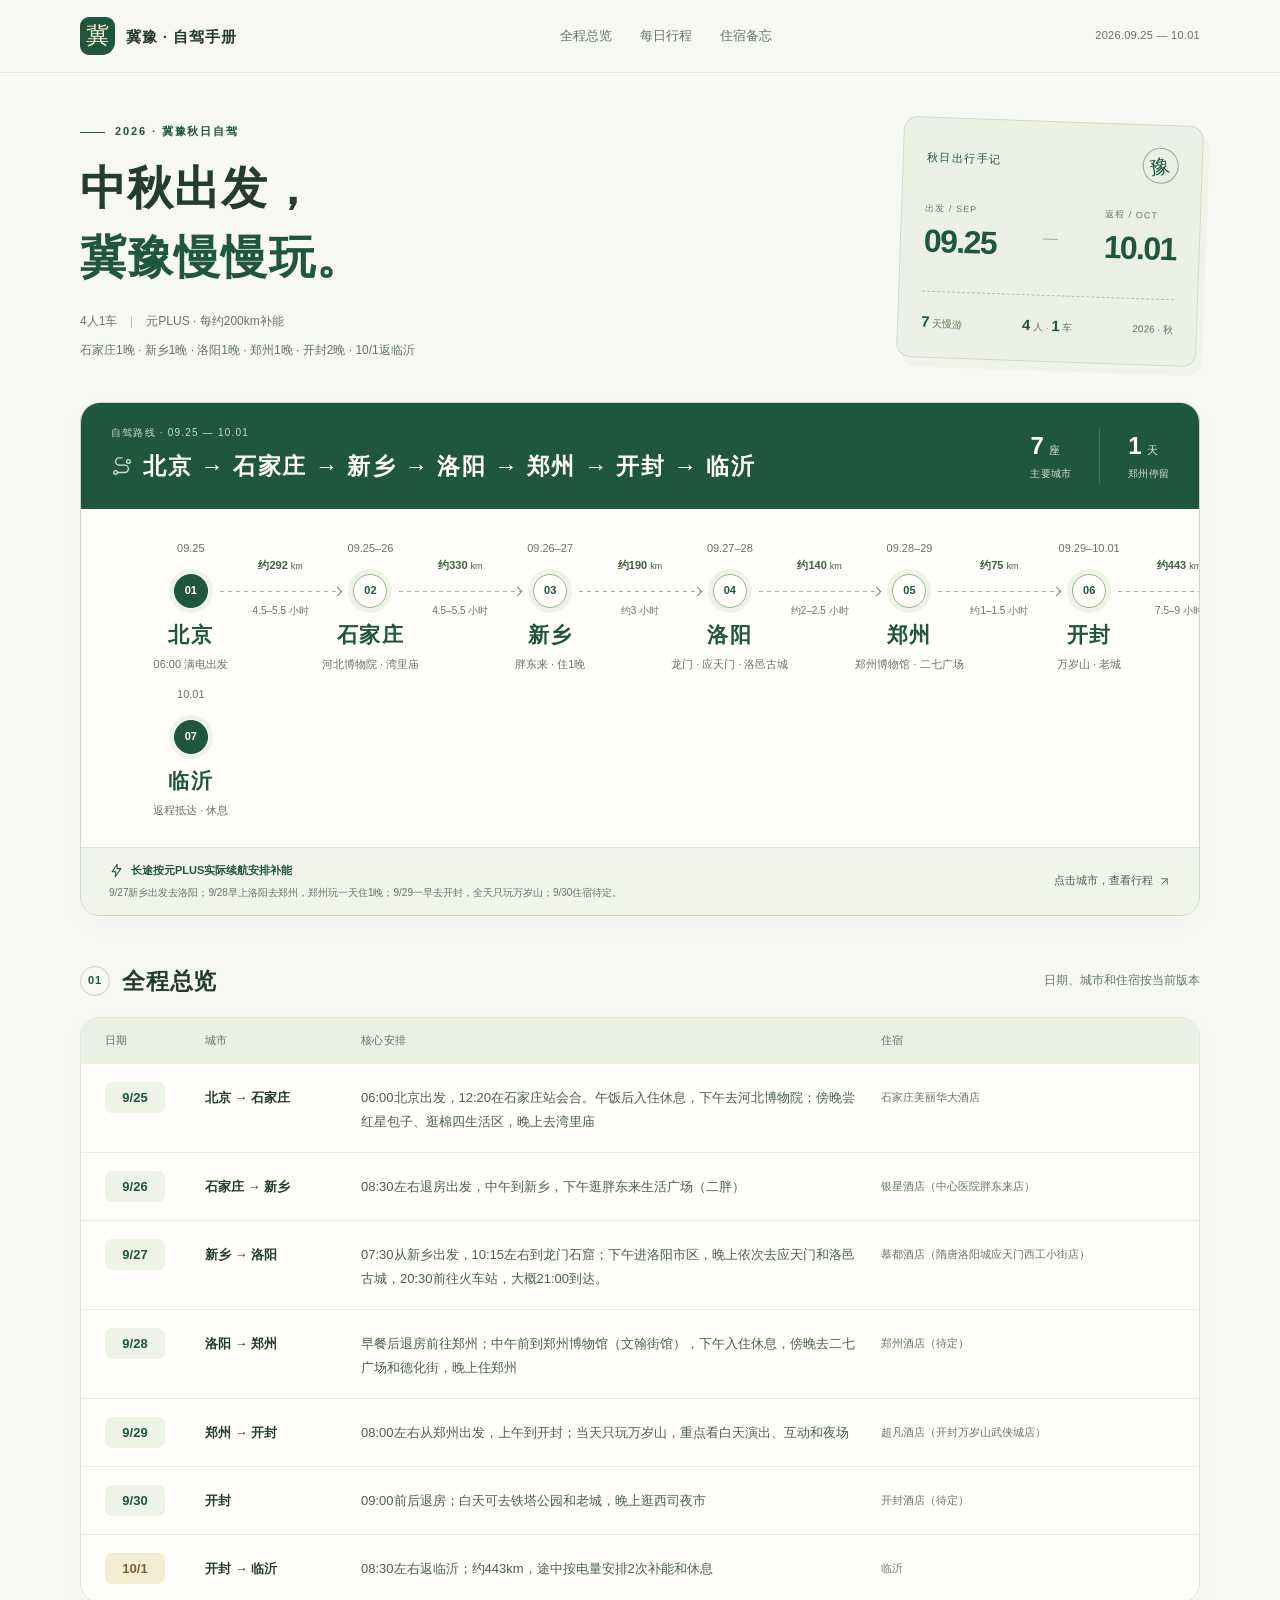
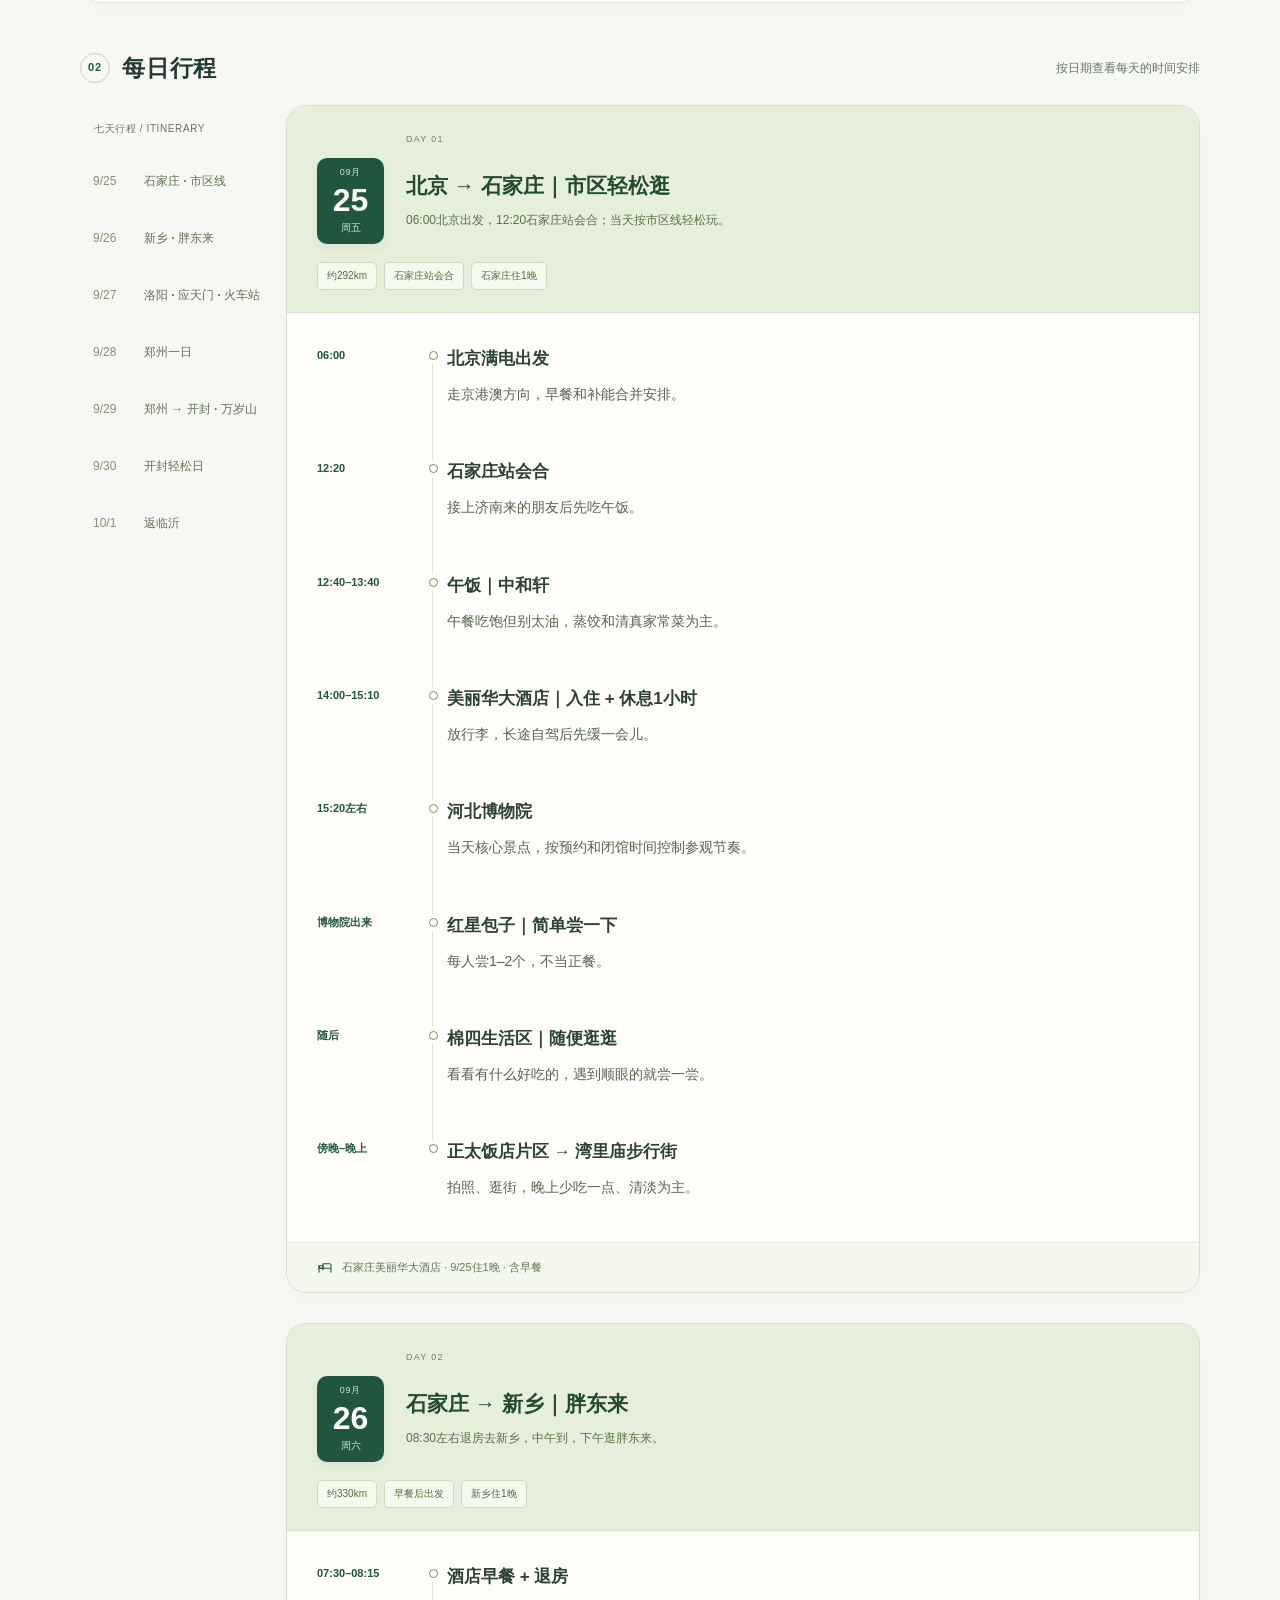
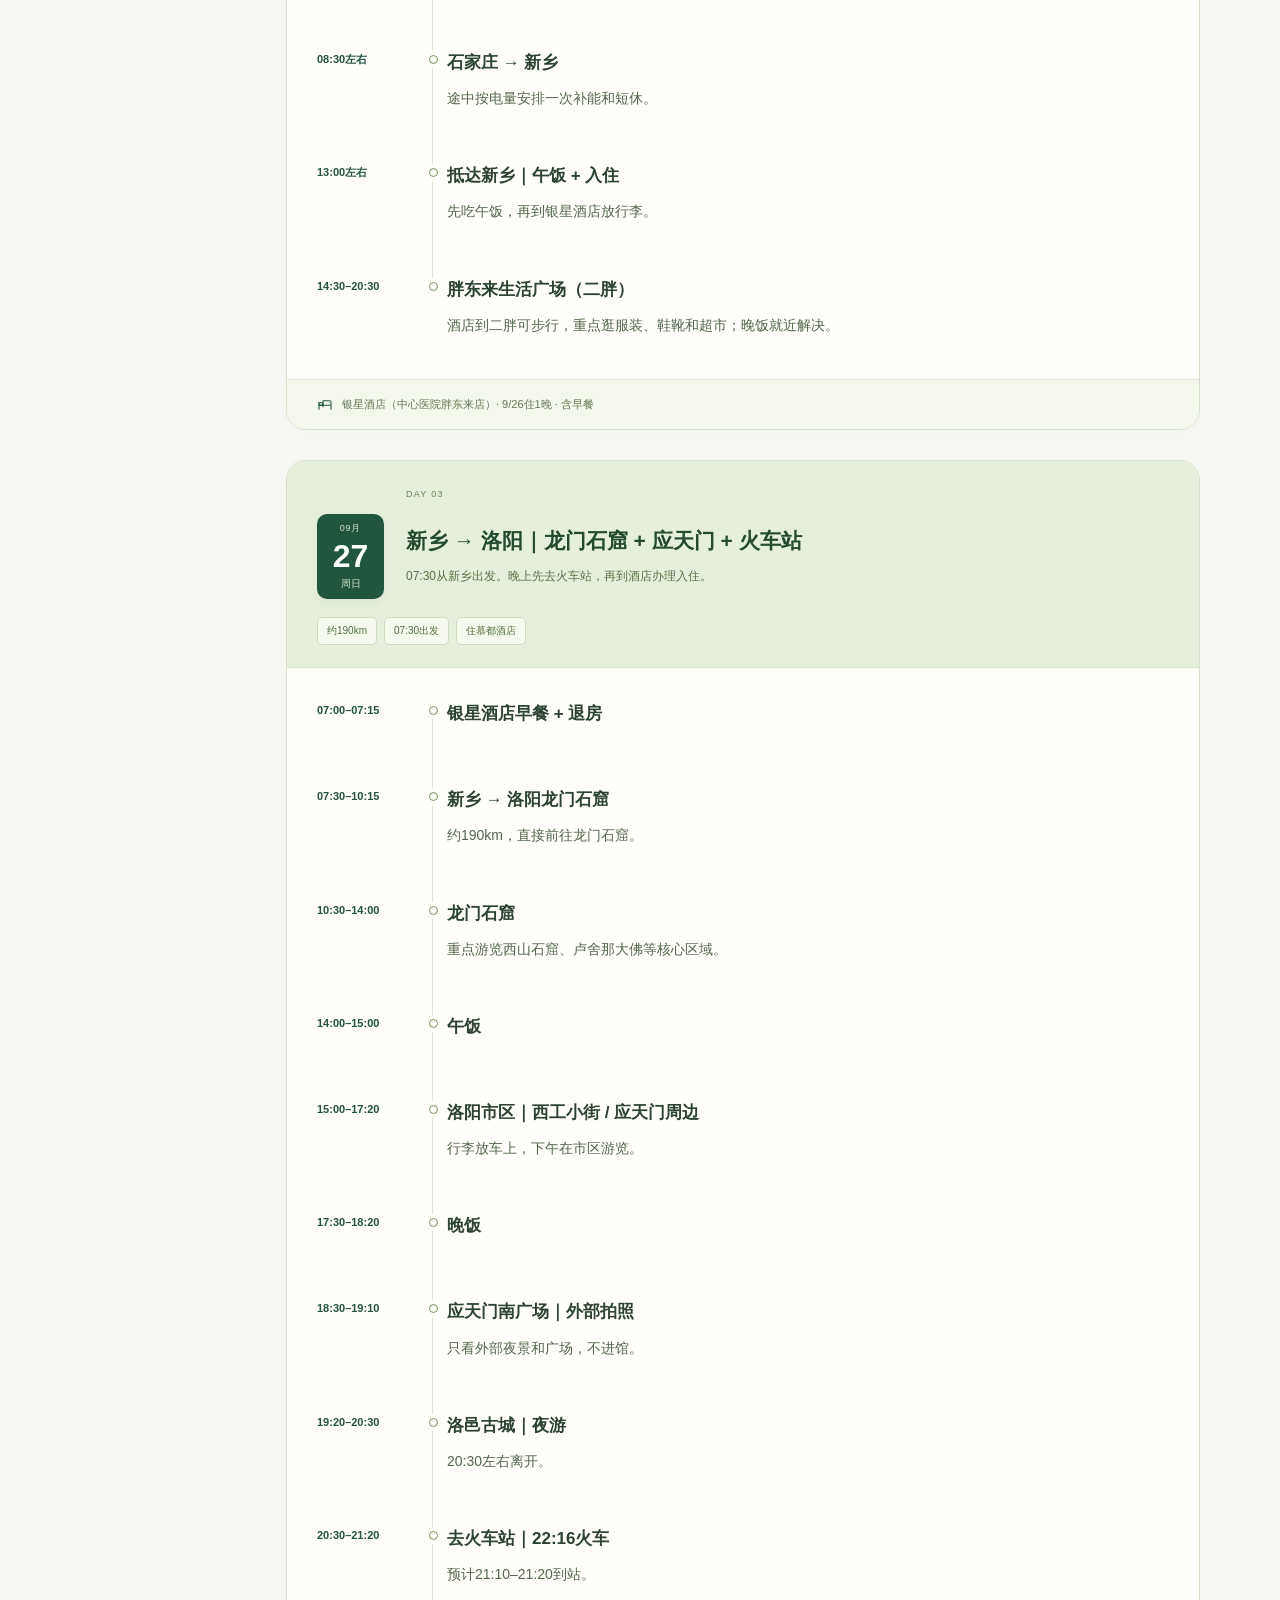
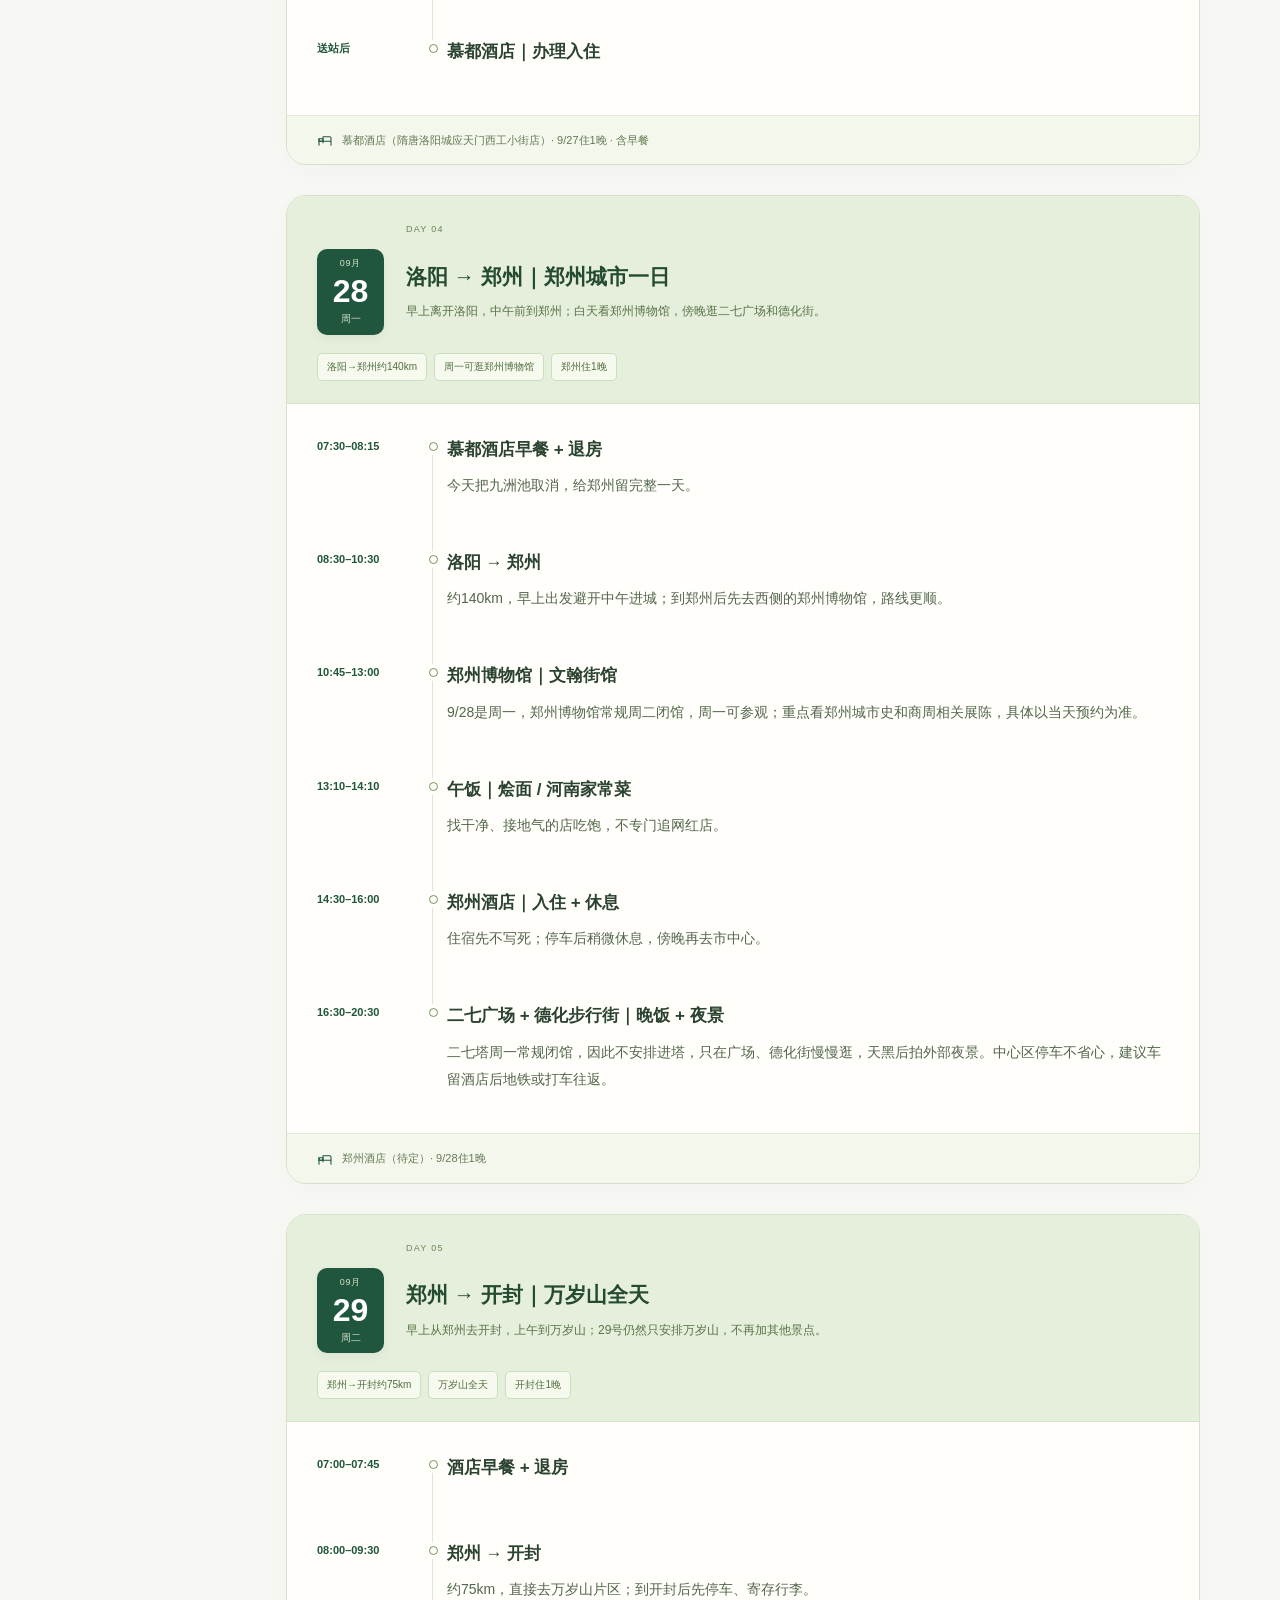
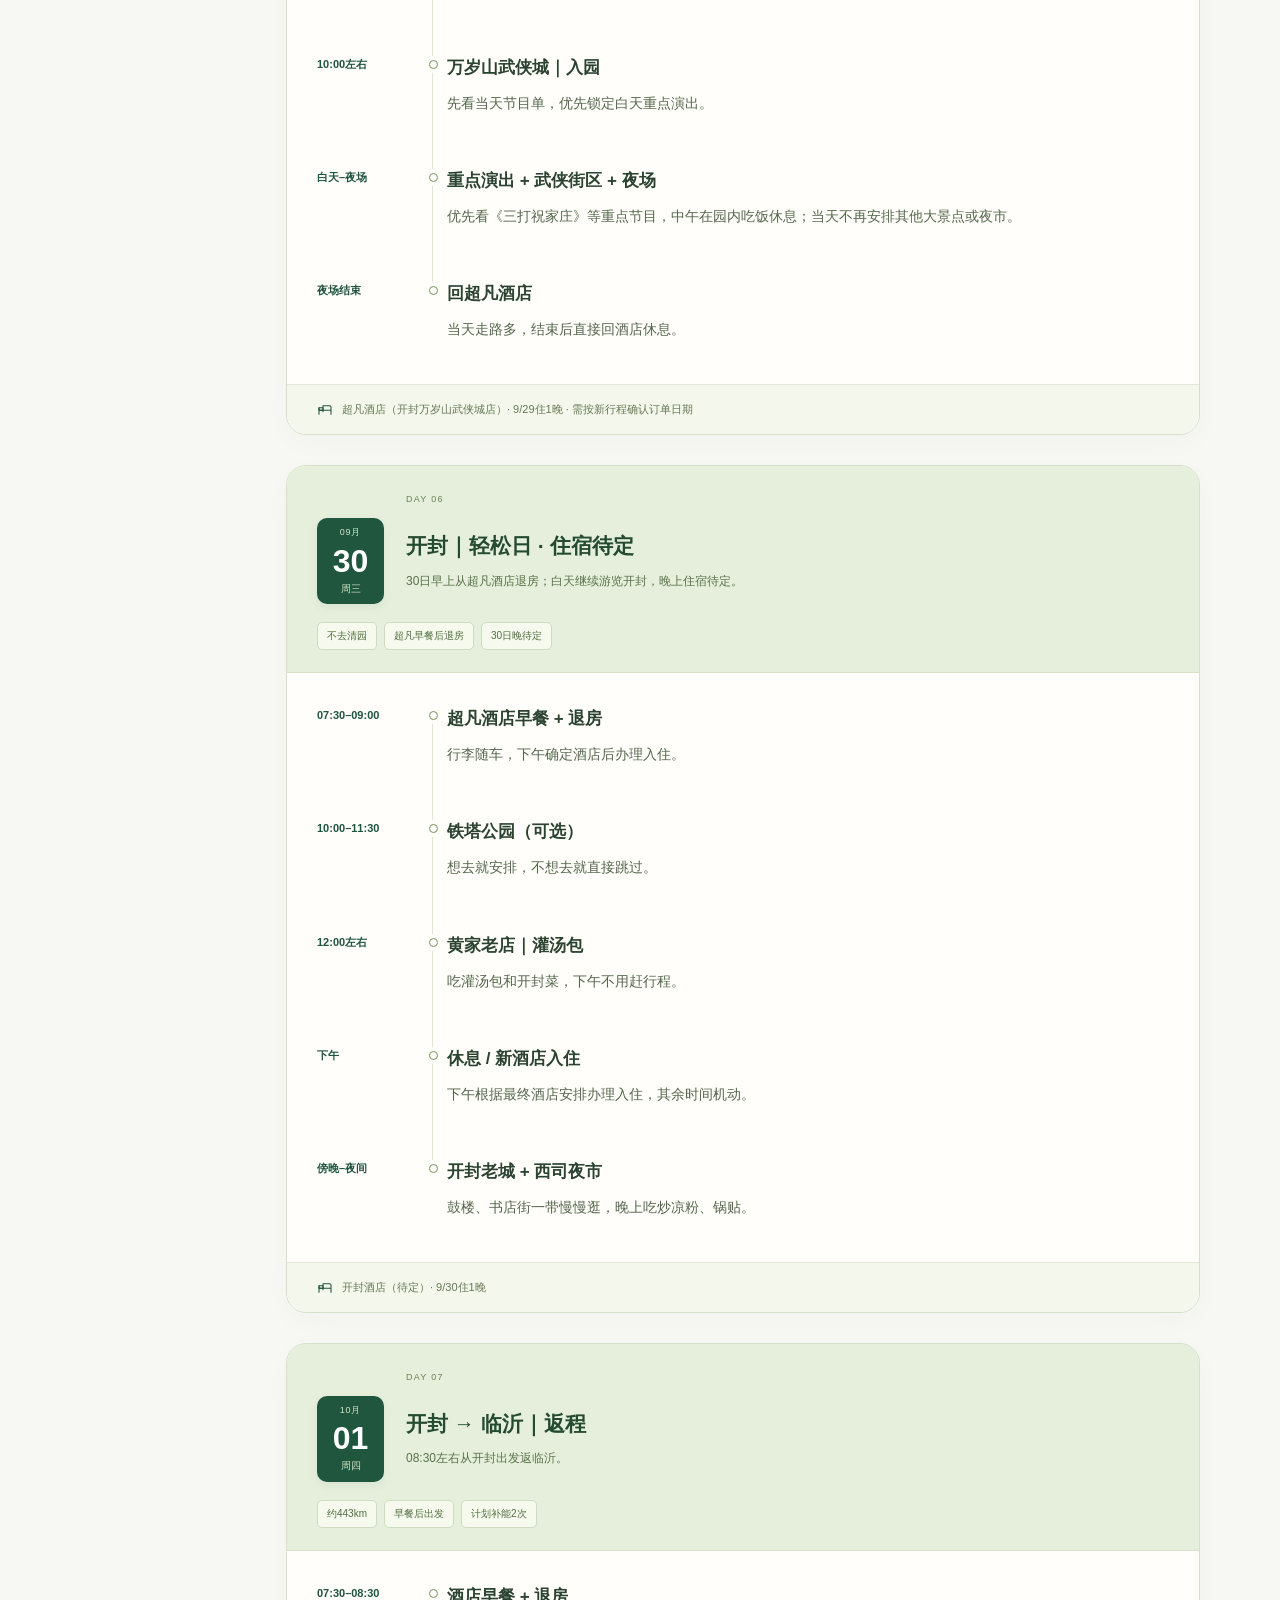
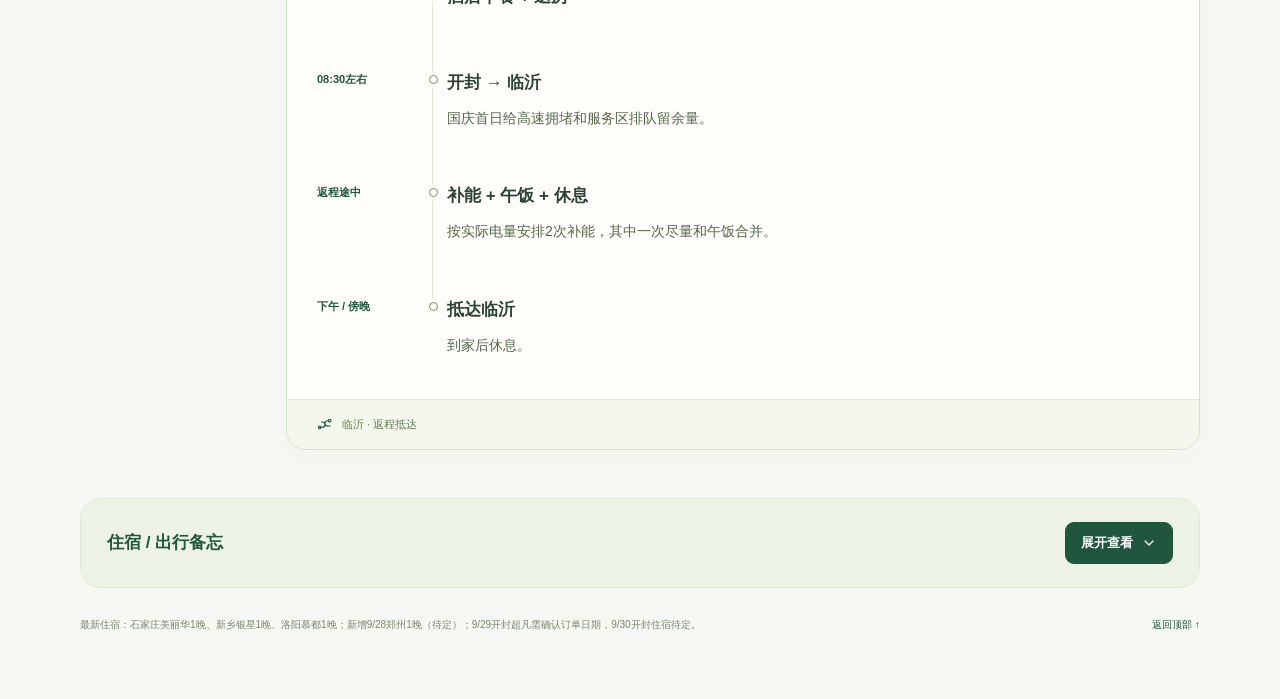
==== henan-roadtrip-2026/index.html @ e33b33e7 "Add Zhengzhou day between Luoyang and Kaifeng" ====
<!DOCTYPE html>

<html lang="zh-CN">
<head>
<meta charset="utf-8"/>
<meta content="width=device-width,initial-scale=1,viewport-fit=cover" name="viewport"/>
<meta content="#236c50" name="theme-color"/>
<meta content="北京—石家庄—新乡—洛阳—郑州—开封—临沂新能源自驾行程，包含每日安排、住宿、距离、补能和重点景点。" name="description"/>
<title>中秋出发 · 冀豫慢慢玩 · 2026</title>
<link href="./journal.css?v=20260922-route6-v2" rel="stylesheet"/>
<style id="memo-disclosure-styles">
/* Explicit disclosure labels; native details stays usable without JavaScript. */
#memo>summary{gap:14px}
#memo>summary::after{content:none}
#memo .memo-heading{min-width:0}
#memo .memo-toggle{display:inline-flex;align-items:center;justify-content:center;gap:8px;flex-shrink:0;min-width:108px;min-height:42px;padding:9px 13px;border:1px solid var(--green);border-radius:9px;background:var(--green);color:#fff;font-size:13px;font-weight:600;line-height:1.5;white-space:nowrap;transition:background-color .18s}
#memo .memo-collapse{display:none}
#memo .memo-chevron{width:16px;height:16px;transition:transform .18s}
#memo[open] .memo-expand{display:none}
#memo[open] .memo-collapse{display:inline}
#memo[open] .memo-toggle{background:var(--card);color:var(--green);border-color:#bccdb5}
#memo[open] .memo-chevron{transform:rotate(180deg)}
@media(hover:hover){#memo:not([open])>summary:hover .memo-toggle{background:var(--green-dark)}#memo[open]>summary:hover .memo-toggle{background:var(--soft)}}
@media(max-width:380px){#memo>summary{gap:8px;padding:16px 14px;font-size:14px}#memo .memo-toggle{min-width:96px;min-height:40px;padding:8px 10px;font-size:12px}}
@media(prefers-reduced-motion:reduce){#memo .memo-toggle,#memo .memo-chevron{transition:none}}
@media print{#memo .memo-toggle{display:none}}
</style>
</head>
<body data-version="20260926-zhengzhou-v28">
<a class="skip-link" href="#daily">跳到每日行程</a>
<header class="site-header"><div class="container header-inner"><a aria-label="河南自驾手册，返回顶部" class="brand" href="#top"><span aria-hidden="true" class="brand-mark">冀</span>冀豫 · 自驾手册</a><nav aria-label="页面目录" class="chapter-nav"><a href="#overview">全程总览</a><a href="#daily">每日行程</a><a href="#memo">住宿备忘</a></nav><span class="header-date">2026.09.25 — 10.01</span></div></header>
<main class="container" id="top">
<section aria-labelledby="hero-title" class="hero"><div class="hero-copy"><p class="eyebrow">2026 · 冀豫秋日自驾</p><h1 class="hero-title" id="hero-title">中秋出发，<span>冀豫慢慢玩。</span></h1><div class="hero-details"><span>4人1车</span><span>元PLUS · 每约200km补能</span><span class="return-note">石家庄1晚 · 新乡1晚 · 洛阳1晚 · 郑州1晚 · 开封2晚 · 10/1返临沂</span></div></div><aside aria-label="行程信息：2026年9月25日至10月1日，7天，4人1车" class="travel-pass"><div class="pass-top"><span>秋日出行手记</span><span aria-hidden="true" class="pass-stamp">豫</span></div><div class="pass-dates"><div><small>出发 / SEP</small><strong>09.25</strong></div><span aria-hidden="true" class="pass-dash">—</span><div><small>返程 / OCT</small><strong>10.01</strong></div></div><div class="pass-bottom"><span><b>7</b> 天慢游</span><span><b>4</b> 人 · <b>1</b> 车</span><span>2026 · 秋</span></div></aside>
<section aria-labelledby="route-preview-title" class="journey" id="route-preview">
<header class="journey-header"><div><p class="journey-kicker">自驾路线 · 09.25 — 10.01</p><div class="journey-title-row"><svg aria-hidden="true" fill="none" stroke="currentColor" stroke-linecap="round" stroke-linejoin="round" stroke-width="1.5" viewBox="0 0 24 24"><circle cx="5" cy="18" r="2"></circle><circle cx="19" cy="6" r="2"></circle><path d="M7 18h8a4 4 0 0 0 0-8H9a4 4 0 0 1 0-8h3"></path></svg><h2 id="route-preview-title">北京 → 石家庄 → 新乡 → 洛阳 → 郑州 → 开封 → 临沂</h2></div></div><dl class="journey-summary"><div class="journey-stat"><dt>主要城市</dt><dd>7<small>座</small></dd></div><div class="journey-stat"><dt>郑州停留</dt><dd>1<small>天</small></dd></div></dl></header>
<nav aria-label="自驾路线，点击城市查看对应行程"><ol class="journey-stops">
<li class="journey-step"><a class="journey-stop" href="#d25"><span class="journey-date">09.25</span><span aria-hidden="true" class="journey-node">01</span><span class="journey-city">北京</span><span class="journey-caption">06:00 满电出发</span></a><div class="journey-leg"><span class="journey-distance">约292<small>km</small></span><span aria-hidden="true" class="journey-road"></span><span class="journey-time">4.5–5.5 小时</span></div></li>
<li class="journey-step"><a class="journey-stop" href="#d25"><span class="journey-date">09.25–26</span><span aria-hidden="true" class="journey-node">02</span><span class="journey-city">石家庄</span><span class="journey-caption">河北博物院 · 湾里庙</span></a><div class="journey-leg"><span class="journey-distance">约330<small>km</small></span><span aria-hidden="true" class="journey-road"></span><span class="journey-time">4.5–5.5 小时</span></div></li>
<li class="journey-step"><a class="journey-stop" href="#d26"><span class="journey-date">09.26–27</span><span aria-hidden="true" class="journey-node">03</span><span class="journey-city">新乡</span><span class="journey-caption">胖东来 · 住1晚</span></a><div class="journey-leg"><span class="journey-distance">约190<small>km</small></span><span aria-hidden="true" class="journey-road"></span><span class="journey-time">约3 小时</span></div></li>
<li class="journey-step"><a class="journey-stop" href="#d27"><span class="journey-date">09.27–28</span><span aria-hidden="true" class="journey-node">04</span><span class="journey-city">洛阳</span><span class="journey-caption">龙门 · 应天门 · 洛邑古城</span></a><div class="journey-leg"><span class="journey-distance">约140<small>km</small></span><span aria-hidden="true" class="journey-road"></span><span class="journey-time">约2–2.5 小时</span></div></li>
<li class="journey-step"><a class="journey-stop" href="#d28"><span class="journey-date">09.28–29</span><span aria-hidden="true" class="journey-node">05</span><span class="journey-city">郑州</span><span class="journey-caption">郑州博物馆 · 二七广场</span></a><div class="journey-leg"><span class="journey-distance">约75<small>km</small></span><span aria-hidden="true" class="journey-road"></span><span class="journey-time">约1–1.5 小时</span></div></li>
<li class="journey-step"><a class="journey-stop" href="#d29"><span class="journey-date">09.29–10.01</span><span aria-hidden="true" class="journey-node">06</span><span class="journey-city">开封</span><span class="journey-caption">万岁山 · 老城</span></a><div class="journey-leg"><span class="journey-distance">约443<small>km</small></span><span aria-hidden="true" class="journey-road"></span><span class="journey-time">7.5–9 小时</span></div></li>
<li class="journey-step"><a class="journey-stop" href="#d01"><span class="journey-date">10.01</span><span aria-hidden="true" class="journey-node">07</span><span class="journey-city">临沂</span><span class="journey-caption">返程抵达 · 休息</span></a></li>
</ol></nav>
<footer class="journey-footer"><div><p class="journey-charge"><svg aria-hidden="true" fill="none" stroke="currentColor" stroke-linecap="round" stroke-linejoin="round" stroke-width="1.7" viewBox="0 0 24 24"><path d="m13 2-8 12h6l-1 8 9-13h-6z"></path></svg>长途按元PLUS实际续航安排补能</p><p class="journey-note">9/27新乡出发去洛阳；9/28早上洛阳去郑州，郑州玩一天住1晚；9/29一早去开封，全天只玩万岁山；9/30住宿待定。</p></div><span class="journey-hint">点击城市，查看行程<svg aria-hidden="true" fill="none" stroke="currentColor" stroke-linecap="round" stroke-linejoin="round" stroke-width="1.6" viewBox="0 0 24 24"><path d="M7 17 17 7M7 7h10v10"></path></svg></span></footer>
</section></section>
<section aria-labelledby="overview-title" class="overview-section" id="overview"><div class="section-heading"><span class="section-index">01</span><h2 id="overview-title">全程总览</h2><p class="section-subtitle">日期、城市和住宿按当前版本</p></div><div class="overview-panel"><div aria-hidden="true" class="overview-labels"><span>日期</span><div><span>城市</span><span>核心安排</span><span>住宿</span></div></div><ol class="overview-list">
<li class="overview-row"><a class="overview-date" href="#d25">9/25</a><div class="overview-detail"><div class="overview-city">北京 → 石家庄</div><p class="overview-plan">06:00北京出发，12:20在石家庄站会合。午饭后入住休息，下午去河北博物院；傍晚尝红星包子、逛棉四生活区，晚上去湾里庙</p><p class="overview-stay">石家庄美丽华大酒店</p></div></li>
<li class="overview-row"><a class="overview-date" href="#d26">9/26</a><div class="overview-detail"><div class="overview-city">石家庄 → 新乡</div><p class="overview-plan">08:30左右退房出发，中午到新乡，下午逛胖东来生活广场（二胖）</p><p class="overview-stay">银星酒店（中心医院胖东来店）</p></div></li>
<li class="overview-row"><a class="overview-date" href="#d27">9/27</a><div class="overview-detail"><div class="overview-city">新乡 → 洛阳</div><p class="overview-plan">07:30从新乡出发，10:15左右到龙门石窟；下午进洛阳市区，晚上依次去应天门和洛邑古城，20:30前往火车站，大概21:00到达。</p><p class="overview-stay">慕都酒店（隋唐洛阳城应天门西工小街店）</p></div></li>
<li class="overview-row"><a class="overview-date" href="#d28">9/28</a><div class="overview-detail"><div class="overview-city">洛阳 → 郑州</div><p class="overview-plan">早餐后退房前往郑州；中午前到郑州博物馆（文翰街馆），下午入住休息，傍晚去二七广场和德化街，晚上住郑州</p><p class="overview-stay">郑州酒店（待定）</p></div></li>
<li class="overview-row"><a class="overview-date" href="#d29">9/29</a><div class="overview-detail"><div class="overview-city">郑州 → 开封</div><p class="overview-plan">08:00左右从郑州出发，上午到开封；当天只玩万岁山，重点看白天演出、互动和夜场</p><p class="overview-stay">超凡酒店（开封万岁山武侠城店）</p></div></li>
<li class="overview-row"><a class="overview-date" href="#d30">9/30</a><div class="overview-detail"><div class="overview-city">开封</div><p class="overview-plan">09:00前后退房；白天可去铁塔公园和老城，晚上逛西司夜市</p><p class="overview-stay">开封酒店（待定）</p></div></li>
<li class="overview-row"><a class="overview-date" href="#d01">10/1</a><div class="overview-detail"><div class="overview-city">开封 → 临沂</div><p class="overview-plan">08:30左右返临沂；约443km，途中按电量安排2次补能和休息</p><p class="overview-stay">临沂</p></div></li>
</ol></div></section>
<section aria-labelledby="daily-title" id="daily"><div class="section-heading"><span class="section-index">02</span><h2 id="daily-title">每日行程</h2><p class="section-subtitle">按日期查看每天的时间安排</p></div><nav aria-label="按日期跳转" class="day-navigation"><p class="day-nav-caption">七天行程 / ITINERARY</p><div class="day-nav-scroll">
<a class="day-link" href="#d25"><span>9/25</span><b>石家庄 · 市区线</b></a>
<a class="day-link" href="#d26"><span>9/26</span><b>新乡 · 胖东来</b></a>
<a class="day-link" href="#d27"><span>9/27</span><b>洛阳 · 应天门 · 火车站</b></a>
<a class="day-link" href="#d28"><span>9/28</span><b>郑州一日</b></a>
<a class="day-link" href="#d29"><span>9/29</span><b>郑州 → 开封 · 万岁山</b></a>
<a class="day-link" href="#d30"><span>9/30</span><b>开封轻松日</b></a>
<a class="day-link" href="#d01"><span>10/1</span><b>返临沂</b></a>
</div></nav>
<div class="day-stack">

<article aria-labelledby="title-d25" class="day-card" data-day="01" id="d25">
<header class="day-header" data-label="DAY 01"><div class="day-heading"><div class="date-tile"><small>09月</small><strong>25</strong><span>周五</span></div><div><h2 id="title-d25">北京 → 石家庄｜市区轻松逛</h2><p class="day-description">06:00北京出发，12:20石家庄站会合；当天按市区线轻松玩。</p></div></div><div class="day-meta"><span class="meta-tag">约292km</span><span class="meta-tag">石家庄站会合</span><span class="meta-tag">石家庄住1晚</span></div></header>
<ol class="timeline">
<li class="timeline-entry"><div class="entry-time">06:00</div><div class="entry-content"><h3>北京满电出发</h3><p>走京港澳方向，早餐和补能合并安排。</p></div></li>
<li class="timeline-entry"><div class="entry-time">12:20</div><div class="entry-content"><h3>石家庄站会合</h3><p>接上济南来的朋友后先吃午饭。</p></div></li>
<li class="timeline-entry"><div class="entry-time">12:40–13:40</div><div class="entry-content"><h3>午饭｜中和轩</h3><p>午餐吃饱但别太油，蒸饺和清真家常菜为主。</p></div></li>
<li class="timeline-entry"><div class="entry-time">14:00–15:10</div><div class="entry-content"><h3>美丽华大酒店｜入住 + 休息1小时</h3><p>放行李，长途自驾后先缓一会儿。</p></div></li>
<li class="timeline-entry"><div class="entry-time">15:20左右</div><div class="entry-content"><h3>河北博物院</h3><p>当天核心景点，按预约和闭馆时间控制参观节奏。</p></div></li>
<li class="timeline-entry"><div class="entry-time">博物院出来</div><div class="entry-content"><h3>红星包子｜简单尝一下</h3><p>每人尝1–2个，不当正餐。</p></div></li>
<li class="timeline-entry"><div class="entry-time">随后</div><div class="entry-content"><h3>棉四生活区｜随便逛逛</h3><p>看看有什么好吃的，遇到顺眼的就尝一尝。</p></div></li>
<li class="timeline-entry"><div class="entry-time">傍晚–晚上</div><div class="entry-content"><h3>正太饭店片区 → 湾里庙步行街</h3><p>拍照、逛街，晚上少吃一点、清淡为主。</p></div></li>
</ol><footer class="day-lodging"><svg aria-hidden="true" class="icon" fill="none" height="20" stroke="currentColor" stroke-linecap="round" stroke-linejoin="round" stroke-width="1.6" viewBox="0 0 24 24" width="20"><path d="M3 18v-8m18 8V9a2 2 0 0 0-2-2H9v9M3 14h18M3 18v2m18-2v2"></path><path d="M3 10h6v4H3z"></path></svg><span>石家庄美丽华大酒店 · 9/25住1晚 · 含早餐</span></footer></article>

<article aria-labelledby="title-d26" class="day-card" data-day="02" id="d26">
<header class="day-header" data-label="DAY 02"><div class="day-heading"><div class="date-tile"><small>09月</small><strong>26</strong><span>周六</span></div><div><h2 id="title-d26">石家庄 → 新乡｜胖东来</h2><p class="day-description">08:30左右退房去新乡，中午到，下午逛胖东来。</p></div></div><div class="day-meta"><span class="meta-tag">约330km</span><span class="meta-tag">早餐后出发</span><span class="meta-tag">新乡住1晚</span></div></header>
<ol class="timeline">
<li class="timeline-entry"><div class="entry-time">07:30–08:15</div><div class="entry-content"><h3>酒店早餐 + 退房</h3></div></li>
<li class="timeline-entry"><div class="entry-time">08:30左右</div><div class="entry-content"><h3>石家庄 → 新乡</h3><p>途中按电量安排一次补能和短休。</p></div></li>
<li class="timeline-entry"><div class="entry-time">13:00左右</div><div class="entry-content"><h3>抵达新乡｜午饭 + 入住</h3><p>先吃午饭，再到银星酒店放行李。</p></div></li>
<li class="timeline-entry"><div class="entry-time">14:30–20:30</div><div class="entry-content"><h3>胖东来生活广场（二胖）</h3><p>酒店到二胖可步行，重点逛服装、鞋靴和超市；晚饭就近解决。</p></div></li>
</ol><footer class="day-lodging"><svg aria-hidden="true" class="icon" fill="none" height="20" stroke="currentColor" stroke-linecap="round" stroke-linejoin="round" stroke-width="1.6" viewBox="0 0 24 24" width="20"><path d="M3 18v-8m18 8V9a2 2 0 0 0-2-2H9v9M3 14h18M3 18v2m18-2v2"></path><path d="M3 10h6v4H3z"></path></svg><span>银星酒店（中心医院胖东来店）· 9/26住1晚 · 含早餐</span></footer></article>

<article aria-labelledby="title-d27" class="day-card" data-day="03" id="d27">
<header class="day-header" data-label="DAY 03"><div class="day-heading"><div class="date-tile"><small>09月</small><strong>27</strong><span>周日</span></div><div><h2 id="title-d27">新乡 → 洛阳｜龙门石窟 + 应天门 + 火车站</h2><p class="day-description">07:30从新乡出发。晚上先去火车站，再到酒店办理入住。</p></div></div><div class="day-meta"><span class="meta-tag">约190km</span><span class="meta-tag">07:30出发</span><span class="meta-tag">住慕都酒店</span></div></header>
<ol class="timeline">
<li class="timeline-entry"><div class="entry-time">07:00–07:15</div><div class="entry-content"><h3>银星酒店早餐 + 退房</h3></div></li>
<li class="timeline-entry"><div class="entry-time">07:30–10:15</div><div class="entry-content"><h3>新乡 → 洛阳龙门石窟</h3><p>约190km，直接前往龙门石窟。</p></div></li>
<li class="timeline-entry"><div class="entry-time">10:30–14:00</div><div class="entry-content"><h3>龙门石窟</h3><p>重点游览西山石窟、卢舍那大佛等核心区域。</p></div></li>
<li class="timeline-entry"><div class="entry-time">14:00–15:00</div><div class="entry-content"><h3>午饭</h3></div></li>
<li class="timeline-entry"><div class="entry-time">15:00–17:20</div><div class="entry-content"><h3>洛阳市区｜西工小街 / 应天门周边</h3><p>行李放车上，下午在市区游览。</p></div></li>
<li class="timeline-entry"><div class="entry-time">17:30–18:20</div><div class="entry-content"><h3>晚饭</h3></div></li>
<li class="timeline-entry"><div class="entry-time">18:30–19:10</div><div class="entry-content"><h3>应天门南广场｜外部拍照</h3><p>只看外部夜景和广场，不进馆。</p></div></li>
<li class="timeline-entry"><div class="entry-time">19:20–20:30</div><div class="entry-content"><h3>洛邑古城｜夜游</h3><p>20:30左右离开。</p></div></li>
<li class="timeline-entry"><div class="entry-time">20:30–21:20</div><div class="entry-content"><h3>去火车站｜22:16火车</h3><p>预计21:10–21:20到站。</p></div></li>
<li class="timeline-entry"><div class="entry-time">送站后</div><div class="entry-content"><h3>慕都酒店｜办理入住</h3></div></li>
</ol><footer class="day-lodging"><svg aria-hidden="true" class="icon" fill="none" height="20" stroke="currentColor" stroke-linecap="round" stroke-linejoin="round" stroke-width="1.6" viewBox="0 0 24 24" width="20"><path d="M3 18v-8m18 8V9a2 2 0 0 0-2-2H9v9M3 14h18M3 18v2m18-2v2"></path><path d="M3 10h6v4H3z"></path></svg><span>慕都酒店（隋唐洛阳城应天门西工小街店）· 9/27住1晚 · 含早餐</span></footer></article>

<article aria-labelledby="title-d28" class="day-card" data-day="04" id="d28">
<header class="day-header" data-label="DAY 04"><div class="day-heading"><div class="date-tile"><small>09月</small><strong>28</strong><span>周一</span></div><div><h2 id="title-d28">洛阳 → 郑州｜郑州城市一日</h2><p class="day-description">早上离开洛阳，中午前到郑州；白天看郑州博物馆，傍晚逛二七广场和德化街。</p></div></div><div class="day-meta"><span class="meta-tag">洛阳→郑州约140km</span><span class="meta-tag">周一可逛郑州博物馆</span><span class="meta-tag">郑州住1晚</span></div></header>
<ol class="timeline">
<li class="timeline-entry"><div class="entry-time">07:30–08:15</div><div class="entry-content"><h3>慕都酒店早餐 + 退房</h3><p>今天把九洲池取消，给郑州留完整一天。</p></div></li>
<li class="timeline-entry"><div class="entry-time">08:30–10:30</div><div class="entry-content"><h3>洛阳 → 郑州</h3><p>约140km，早上出发避开中午进城；到郑州后先去西侧的郑州博物馆，路线更顺。</p></div></li>
<li class="timeline-entry"><div class="entry-time">10:45–13:00</div><div class="entry-content"><h3>郑州博物馆｜文翰街馆</h3><p>9/28是周一，郑州博物馆常规周二闭馆，周一可参观；重点看郑州城市史和商周相关展陈，具体以当天预约为准。</p></div></li>
<li class="timeline-entry"><div class="entry-time">13:10–14:10</div><div class="entry-content"><h3>午饭｜烩面 / 河南家常菜</h3><p>找干净、接地气的店吃饱，不专门追网红店。</p></div></li>
<li class="timeline-entry"><div class="entry-time">14:30–16:00</div><div class="entry-content"><h3>郑州酒店｜入住 + 休息</h3><p>住宿先不写死；停车后稍微休息，傍晚再去市中心。</p></div></li>
<li class="timeline-entry"><div class="entry-time">16:30–20:30</div><div class="entry-content"><h3>二七广场 + 德化步行街｜晚饭 + 夜景</h3><p>二七塔周一常规闭馆，因此不安排进塔，只在广场、德化街慢慢逛，天黑后拍外部夜景。中心区停车不省心，建议车留酒店后地铁或打车往返。</p></div></li>
</ol><footer class="day-lodging"><svg aria-hidden="true" class="icon" fill="none" height="20" stroke="currentColor" stroke-linecap="round" stroke-linejoin="round" stroke-width="1.6" viewBox="0 0 24 24" width="20"><path d="M3 18v-8m18 8V9a2 2 0 0 0-2-2H9v9M3 14h18M3 18v2m18-2v2"></path><path d="M3 10h6v4H3z"></path></svg><span>郑州酒店（待定）· 9/28住1晚</span></footer></article>

<article aria-labelledby="title-d29" class="day-card" data-day="05" id="d29">
<header class="day-header" data-label="DAY 05"><div class="day-heading"><div class="date-tile"><small>09月</small><strong>29</strong><span>周二</span></div><div><h2 id="title-d29">郑州 → 开封｜万岁山全天</h2><p class="day-description">早上从郑州去开封，上午到万岁山；29号仍然只安排万岁山，不再加其他景点。</p></div></div><div class="day-meta"><span class="meta-tag">郑州→开封约75km</span><span class="meta-tag">万岁山全天</span><span class="meta-tag">开封住1晚</span></div></header>
<ol class="timeline">
<li class="timeline-entry"><div class="entry-time">07:00–07:45</div><div class="entry-content"><h3>酒店早餐 + 退房</h3></div></li>
<li class="timeline-entry"><div class="entry-time">08:00–09:30</div><div class="entry-content"><h3>郑州 → 开封</h3><p>约75km，直接去万岁山片区；到开封后先停车、寄存行李。</p></div></li>
<li class="timeline-entry"><div class="entry-time">10:00左右</div><div class="entry-content"><h3>万岁山武侠城｜入园</h3><p>先看当天节目单，优先锁定白天重点演出。</p></div></li>
<li class="timeline-entry"><div class="entry-time">白天–夜场</div><div class="entry-content"><h3>重点演出 + 武侠街区 + 夜场</h3><p>优先看《三打祝家庄》等重点节目，中午在园内吃饭休息；当天不再安排其他大景点或夜市。</p></div></li>
<li class="timeline-entry"><div class="entry-time">夜场结束</div><div class="entry-content"><h3>回超凡酒店</h3><p>当天走路多，结束后直接回酒店休息。</p></div></li>
</ol><footer class="day-lodging"><svg aria-hidden="true" class="icon" fill="none" height="20" stroke="currentColor" stroke-linecap="round" stroke-linejoin="round" stroke-width="1.6" viewBox="0 0 24 24" width="20"><path d="M3 18v-8m18 8V9a2 2 0 0 0-2-2H9v9M3 14h18M3 18v2m18-2v2"></path><path d="M3 10h6v4H3z"></path></svg><span>超凡酒店（开封万岁山武侠城店）· 9/29住1晚 · 需按新行程确认订单日期</span></footer></article>

<article aria-labelledby="title-d30" class="day-card" data-day="06" id="d30">
<header class="day-header" data-label="DAY 06"><div class="day-heading"><div class="date-tile"><small>09月</small><strong>30</strong><span>周三</span></div><div><h2 id="title-d30">开封｜轻松日 · 住宿待定</h2><p class="day-description">30日早上从超凡酒店退房；白天继续游览开封，晚上住宿待定。</p></div></div><div class="day-meta"><span class="meta-tag">不去清园</span><span class="meta-tag">超凡早餐后退房</span><span class="meta-tag">30日晚待定</span></div></header>
<ol class="timeline">
<li class="timeline-entry"><div class="entry-time">07:30–09:00</div><div class="entry-content"><h3>超凡酒店早餐 + 退房</h3><p>行李随车，下午确定酒店后办理入住。</p></div></li>
<li class="timeline-entry"><div class="entry-time">10:00–11:30</div><div class="entry-content"><h3>铁塔公园（可选）</h3><p>想去就安排，不想去就直接跳过。</p></div></li>
<li class="timeline-entry"><div class="entry-time">12:00左右</div><div class="entry-content"><h3>黄家老店｜灌汤包</h3><p>吃灌汤包和开封菜，下午不用赶行程。</p></div></li>
<li class="timeline-entry"><div class="entry-time">下午</div><div class="entry-content"><h3>休息 / 新酒店入住</h3><p>下午根据最终酒店安排办理入住，其余时间机动。</p></div></li>
<li class="timeline-entry"><div class="entry-time">傍晚–夜间</div><div class="entry-content"><h3>开封老城 + 西司夜市</h3><p>鼓楼、书店街一带慢慢逛，晚上吃炒凉粉、锅贴。</p></div></li>
</ol><footer class="day-lodging"><svg aria-hidden="true" class="icon" fill="none" height="20" stroke="currentColor" stroke-linecap="round" stroke-linejoin="round" stroke-width="1.6" viewBox="0 0 24 24" width="20"><path d="M3 18v-8m18 8V9a2 2 0 0 0-2-2H9v9M3 14h18M3 18v2m18-2v2"></path><path d="M3 10h6v4H3z"></path></svg><span>开封酒店（待定）· 9/30住1晚</span></footer></article>

<article aria-labelledby="title-d01" class="day-card" data-day="07" id="d01">
<header class="day-header" data-label="DAY 07"><div class="day-heading"><div class="date-tile"><small>10月</small><strong>01</strong><span>周四</span></div><div><h2 id="title-d01">开封 → 临沂｜返程</h2><p class="day-description">08:30左右从开封出发返临沂。</p></div></div><div class="day-meta"><span class="meta-tag">约443km</span><span class="meta-tag">早餐后出发</span><span class="meta-tag">计划补能2次</span></div></header>
<ol class="timeline">
<li class="timeline-entry"><div class="entry-time">07:30–08:30</div><div class="entry-content"><h3>酒店早餐 + 退房</h3></div></li>
<li class="timeline-entry"><div class="entry-time">08:30左右</div><div class="entry-content"><h3>开封 → 临沂</h3><p>国庆首日给高速拥堵和服务区排队留余量。</p></div></li>
<li class="timeline-entry"><div class="entry-time">返程途中</div><div class="entry-content"><h3>补能 + 午饭 + 休息</h3><p>按实际电量安排2次补能，其中一次尽量和午饭合并。</p></div></li>
<li class="timeline-entry"><div class="entry-time">下午 / 傍晚</div><div class="entry-content"><h3>抵达临沂</h3><p>到家后休息。</p></div></li>
</ol><footer class="day-lodging"><svg aria-hidden="true" class="icon" fill="none" height="20" stroke="currentColor" stroke-linecap="round" stroke-linejoin="round" stroke-width="1.6" viewBox="0 0 24 24" width="20"><path d="M4 17h4a4 4 0 0 0 0-8H7m10-2h-1a4 4 0 0 0 0 8h4"></path><circle cx="4" cy="17" r="2"></circle><circle cx="19" cy="7" r="2"></circle></svg><span>临沂 · 返程抵达</span></footer></article>

</div></section>
<details class="memo" id="memo"><summary><span class="memo-heading">住宿 / 出行备忘</span><span class="memo-toggle"><span class="memo-expand">展开查看</span><span class="memo-collapse">收起</span><svg aria-hidden="true" class="memo-chevron" viewBox="0 0 24 24" fill="none" stroke="currentColor" stroke-width="1.8" stroke-linecap="round" stroke-linejoin="round"><path d="m6 9 6 6 6-6"></path></svg></span></summary><dl class="memo-list">
<div class="memo-row"><dt>9/25 石家庄</dt><dd><b>已定：石家庄美丽华大酒店</b><br/>9/25住1晚；9/26退房去新乡。</dd></div>
<div class="memo-row"><dt>9/26 新乡</dt><dd><b>已定：银星酒店（中心医院胖东来店）</b><br/>9/26住1晚；9/27 07:30去洛阳。</dd></div>
<div class="memo-row"><dt>9/27 洛阳</dt><dd><b>已定：慕都酒店（隋唐洛阳城应天门西工小街店）</b><br/>9/27住1晚；07:30从新乡出发，上午游龙门石窟，晚上去应天门和洛邑古城；20:30前往火车站，朋友乘22:16的火车离开。9/28早餐后退房去郑州，不再安排九洲池。</dd></div>
<div class="memo-row"><dt>9/28 郑州</dt><dd><b>住宿待定</b><br/>9/28住1晚；安排郑州博物馆 + 二七广场 / 德化街，9/29约08:00退房去开封。</dd></div>
<div class="memo-row"><dt>9/29 开封</dt><dd><b>超凡酒店（开封万岁山武侠城店）</b><br/>按新行程需确认原订单日期是否调整为9/29入住；当天只玩万岁山。</dd></div>
<div class="memo-row"><dt>9/30 开封</dt><dd><b>住宿待定</b><br/>30号早上从超凡退房后另选酒店；不去清明上河园，安排铁塔公园可选 + 老城 + 西司夜市。</dd></div>
<div class="memo-row"><dt>10/1 返程</dt><dd><b>开封 → 临沂</b><br/>约443km，中途按实际电量安排2次补能。</dd></div>
<div class="memo-row"><dt>补能规划</dt><dd>北京→石家庄约292km；石家庄→新乡约330km；新乡→洛阳约190km；洛阳→郑州约140km；郑州→开封约75km；开封→临沂约443km。洛阳到郑州、郑州到开封都属于短途，结合酒店或商场停车顺手补电；返临沂按2次补能预留。</dd></div>
</dl></details>
<footer class="page-footer"><p>最新住宿：石家庄美丽华1晚、新乡银星1晚、洛阳慕都1晚；新增9/28郑州1晚（待定）；9/29开封超凡需确认订单日期，9/30开封住宿待定。</p><a class="back-top" href="#top">返回顶部 ↑</a></footer>
</main>
<a aria-label="返回顶部" class="floating-top" hidden="" href="#top">↑</a><script defer="" src="./journal.js?v=20260918-2"></script>
</body>
</html>
---- henan-roadtrip-2026/journal.css ----
/* 河南自驾手册 · Travel Journal. Local assets, no external fonts or libraries. */
:root{--paper:#f7f8f3;--card:#fffefa;--ink:#243b31;--muted:#657568;--green:#20553e;--green-dark:#153e2c;--soft:#eaf1e6;--line:#dfe6d9;--gold:#956923;--warm:#fbf3e1;--radius:20px;--header-height:72px;--shadow:0 8px 30px #243b3106;--anchor-space:96px;color-scheme:light}
*{box-sizing:border-box}html{scroll-behavior:smooth;scroll-padding-top:var(--anchor-space);-webkit-text-size-adjust:100%}body{margin:0;background:var(--paper);color:var(--ink);font:15px/1.8 -apple-system,BlinkMacSystemFont,"PingFang SC","Microsoft YaHei","Noto Sans CJK SC",sans-serif;-webkit-font-smoothing:antialiased}a{color:inherit;text-decoration:none}button{font:inherit;cursor:pointer}a,button,summary{-webkit-tap-highlight-color:transparent;touch-action:manipulation}button{border:0}h1,h2,h3,p,dl,dd{margin:0}svg{flex-shrink:0;vertical-align:middle}a:focus-visible,button:focus-visible,summary:focus-visible{outline:3px solid #9a732f;outline-offset:5px;border-radius:5px}[hidden]{display:none!important}::selection{background:#d3e3bd;color:#153e2c}.container{max-width:1192px;padding-inline:36px;margin-inline:auto;width:100%}.icon{display:inline-block;vertical-align:middle}
/* Header and opening spread */
.site-header{position:sticky;top:0;z-index:40;border-bottom:1px solid #dfe6d9c9;background:#f7f8f3f2;backdrop-filter:blur(18px)}.header-inner{height:var(--header-height);display:flex;align-items:center;justify-content:space-between;gap:24px}.brand{display:flex;align-items:center;gap:11px;font-size:15px;letter-spacing:.06em;font-weight:700;white-space:nowrap}.brand-mark{display:grid;place-items:center;background:var(--green);color:#fbf4dc;width:35px;height:38px;border-radius:9px 9px 13px 9px;font:23px/1.2 "Songti SC","Noto Serif CJK SC",serif}.chapter-nav{display:flex;gap:28px;font-size:13px;color:var(--muted)}.chapter-nav a{position:relative;padding:23px 0;white-space:nowrap}.chapter-nav a:hover,.chapter-nav a[aria-current]{color:var(--green)}.chapter-nav a[aria-current]::after{content:"";position:absolute;bottom:12px;left:35%;right:35%;height:2px;background:var(--green)}.header-date{font-size:11px;color:var(--muted);letter-spacing:.025em;white-space:nowrap;font-variant-numeric:tabular-nums}.skip-link{position:fixed;top:-100px;left:20px;z-index:100;background:#fff;padding:12px 20px}.skip-link:focus{top:10px}
.hero{display:grid;grid-template-columns:minmax(0,1fr) 300px;align-items:center;gap:40px 46px;padding-top:48px;padding-bottom:48px}.hero-copy{min-width:0}.eyebrow{font-size:11px;font-weight:650;color:var(--green);letter-spacing:.17em;display:flex;align-items:center;gap:10px}.eyebrow::before{content:"";height:1px;width:25px;background:var(--green)}.hero-title{font-family:"Songti SC","Noto Serif CJK SC",serif;font-size:46px;line-height:1.5;letter-spacing:.025em;margin:12px 0 19px;font-weight:700}.hero-title span{display:block;color:var(--green)}.hero-details{display:flex;flex-wrap:wrap;gap:7px 14px;font-size:12px;line-height:1.8;color:var(--muted)}.hero-details>span{display:flex;align-items:center;gap:14px}.hero-details>span+span::before{content:"";height:12px;width:1px;background:#bccabb}.hero-details .return-note{flex-basis:100%}.hero-details .return-note::before{display:none}.hero-actions{display:flex;gap:12px;margin-top:24px}.button{display:inline-flex;align-items:center;justify-content:center;gap:28px;min-height:45px;border-radius:8px;padding:9px 18px;font-size:13px;font-weight:600;transition:background .18s,transform .18s}.button-primary{background:var(--green);color:#fff}.button-primary:hover{background:var(--green-dark);transform:translateY(-1px)}.button-secondary{border:1px solid #ccd8c7;color:var(--green);background:transparent}.button-secondary:hover{background:var(--soft)}.button span{font-size:18px;font-weight:400}
.travel-pass{position:relative;background:#ebf0e4;border:1px solid #d2dcc8;border-radius:14px;padding:22px 23px;color:var(--green);transform:rotate(2deg);box-shadow:6px 9px 0 #e7ecdf66}.pass-top{display:flex;justify-content:space-between;align-items:center;font-size:11px;letter-spacing:.14em}.pass-stamp{display:grid;place-items:center;width:36px;height:36px;border:1px solid #99ac88;border-radius:50%;font:20px/1 "Songti SC","Noto Serif CJK SC",serif;transform:rotate(-12deg)}.pass-dates{display:flex;justify-content:space-between;align-items:center;gap:8px;padding:24px 0}.pass-dates small{display:block;font-size:9px;letter-spacing:.12em;color:#677b5b}.pass-dates strong{display:block;font-size:32px;line-height:1.6;font-weight:600;letter-spacing:-.05em;font-variant-numeric:tabular-nums}.pass-dash{color:#99ad8d}.pass-bottom{display:flex;align-items:center;justify-content:space-between;border-top:1px dashed #b0c09f;padding-top:16px;font-size:10px;color:#667853}.pass-bottom b{font-size:15px;color:var(--green);font-weight:600}
/* Route strip */
.journey{grid-column:1/-1;border:1px solid #cad8c4;border-radius:var(--radius);background:var(--card);overflow:hidden;box-shadow:var(--shadow)}.journey-header{position:relative;display:flex;justify-content:space-between;align-items:center;gap:24px;padding:21px 30px;background:var(--green);color:#fff}.journey-kicker{font-size:10px;letter-spacing:.12em;color:#ccdccb;margin-bottom:4px}.journey-title-row{display:flex;align-items:center;gap:10px}.journey-title-row svg{width:22px;height:22px;color:#d1dfc6}.journey-title-row h2{font-size:23px;letter-spacing:.08em;font-family:"Songti SC","Noto Serif CJK SC",serif}.journey-summary{display:flex;align-items:center;gap:28px}.journey-stat{display:flex;flex-direction:column-reverse;gap:2px}.journey-stat+.journey-stat{padding-left:28px;border-left:1px solid #ffffff30}.journey-stat dt{color:#d6e0cf;font-size:10px;letter-spacing:.02em}.journey-stat dd{font-size:24px;line-height:1.4;font-weight:600;font-variant-numeric:tabular-nums}.journey-stat small{font-size:11px;font-weight:400;margin-left:5px;color:#dfebd8}.journey-stops{list-style:none;display:grid;grid-template-columns:repeat(6,minmax(0,1fr));padding:24px 20px 22px;margin:0}.journey-step{position:relative;min-width:0}.journey-stop{position:relative;display:flex;flex-direction:column;align-items:center;width:fit-content;min-width:108px;margin-inline:auto;padding:5px 8px;border-radius:12px;text-align:center;transition:background .18s}.journey-date{font-size:11px;line-height:20px;color:var(--muted);font-variant-numeric:tabular-nums;white-space:nowrap}.journey-node{display:grid;place-items:center;width:34px;height:34px;margin:16px 0 11px;background:#fffefa;border:1px solid #a0b38e;box-shadow:0 0 0 5px #eef3e8;border-radius:50%;color:var(--green);font-size:11px;font-weight:700}.journey-step:first-child .journey-node,.journey-step:last-child .journey-node{background:var(--green);border-color:var(--green);color:#fff}.journey-city{font-size:21px;line-height:31px;font-weight:700;letter-spacing:.07em;color:var(--green)}.journey-caption{font-size:11px;color:var(--muted);line-height:20px;margin-top:4px;white-space:nowrap}.journey-leg{position:absolute;left:calc(50% + 29px);top:22px;width:calc(100% - 58px);text-align:center;pointer-events:none}.journey-distance{display:block;font-size:11px;font-weight:650;color:#43613d;line-height:20px;white-space:nowrap;font-variant-numeric:tabular-nums}.journey-distance small{margin-left:3px;font-size:9px;font-weight:400}.journey-road{display:block;height:1px;position:relative;margin-top:15px;background:repeating-linear-gradient(90deg,#a4b496 0 4px,transparent 4px 8px)}.journey-road::after{content:"";position:absolute;right:0;top:-3px;width:6px;height:6px;border-right:1px solid #78926a;border-top:1px solid #78926a;transform:rotate(45deg)}.journey-time{display:block;margin-top:10px;font-size:10px;line-height:18px;color:var(--muted);white-space:nowrap;font-variant-numeric:tabular-nums}.journey-footer{display:flex;align-items:center;justify-content:space-between;gap:16px;padding:13px 28px;background:#f0f4e9;border-top:1px solid #e0e6d7}.journey-charge{display:flex;align-items:center;gap:7px;font-size:11px;font-weight:600;color:var(--green)}.journey-charge svg{width:15px;height:15px}.journey-note{font-size:10px;line-height:1.8;color:var(--muted);margin-top:3px}.journey-hint{font-size:11px;color:#48613e;display:flex;align-items:center;gap:5px;white-space:nowrap}.journey-hint svg{width:13px;height:13px}.journey-stop:hover{background:#f0f5e9}
/* Shared section hierarchy */
.section-heading{display:flex;align-items:center;flex-wrap:wrap;gap:12px;margin-bottom:19px}.section-index{font-size:11px;letter-spacing:.08em;color:var(--green);font-weight:700;width:30px;height:30px;display:grid;place-items:center;border-radius:50%;border:1px solid #c5d4bb;flex-shrink:0}.section-heading h2{font-size:23px;letter-spacing:.035em;line-height:1.5}.section-subtitle{font-size:12px;color:var(--muted);margin-left:auto}.overview-section,.booking-section{padding-bottom:48px}.overview-panel{border:1px solid var(--line);border-radius:var(--radius);overflow:hidden;background:var(--card);box-shadow:var(--shadow)}.overview-labels{display:grid;grid-template-columns:84px 1fr;gap:16px;padding:13px 24px;background:#eaf0e4;color:#5e7655;font-size:11px;letter-spacing:.04em}.overview-labels>div,.overview-detail{display:grid;grid-template-columns:136px minmax(0,1.7fr) minmax(0,1fr);gap:20px;align-items:start;min-width:0}.overview-list{list-style:none;margin:0;padding:0}.overview-row{display:grid;grid-template-columns:84px minmax(0,1fr);gap:16px;padding:18px 24px;align-items:start;border-bottom:1px solid #e9ede2}.overview-row:last-child{border-bottom:0}.overview-row:hover{background:#f6f8f0}.overview-date{display:flex;align-items:center;justify-content:center;width:60px;min-height:31px;background:#edf3e7;border-radius:7px;font-size:13px;font-weight:700;color:var(--green);font-variant-numeric:tabular-nums}.overview-row:last-child .overview-date{background:#f5ecd6;color:#7f602c}.overview-city{font-size:13px;font-weight:650;line-height:1.85;padding-top:4px}.overview-plan{font-size:13px;line-height:1.85;color:#4c604b;padding-top:4px}.overview-stay{font-size:11px;line-height:1.9;color:var(--muted);padding-top:5px}
/* Booking reminders, source text stays within native details controls */
.booking-panel{background:var(--card);border:1px solid var(--line);border-radius:var(--radius);overflow:hidden}.booking-intro{padding:20px 24px;background:#edf2e5;font-size:11px;line-height:1.85;color:#586c50}.booking-intro strong{display:inline-block;color:var(--green);font-size:15px;margin-bottom:5px}.booking-list{list-style:none;margin:0;padding:0}.booking-row{border-top:1px solid var(--line)}.booking-item>summary{display:grid;grid-template-columns:184px minmax(0,1fr) 20px;gap:20px;align-items:center;padding:20px 24px;cursor:pointer;list-style:none}.booking-item>summary::-webkit-details-marker{display:none}.booking-item>summary:hover{background:#f7f9f1}.booking-date{font-size:14px;font-weight:650;color:var(--green);font-variant-numeric:tabular-nums;line-height:1.6}.booking-date small{display:block;font-size:10px;font-weight:400;margin-top:4px;color:var(--muted)}.booking-name{display:flex;flex-wrap:wrap;gap:7px 12px;align-items:center;font-size:14px;line-height:1.7;font-weight:650}.booking-label{display:inline-block;padding:2px 7px;background:#edf3e6;border:1px solid #dbe6ce;border-radius:4px;color:#54713d;font-size:10px;font-weight:500;white-space:nowrap}.booking-label.pending{background:#fff3dc;border-color:#eddcb6;color:#896423}.disclosure-icon{width:20px;height:20px;position:relative;align-self:center}.disclosure-icon::before,.disclosure-icon::after{position:absolute;content:"";width:10px;height:1px;background:#59724a;top:9px;left:5px}.disclosure-icon::after{transform:rotate(90deg);transition:transform .15s}.booking-item[open] .disclosure-icon::after{transform:rotate(0)}.booking-content{padding:0 64px 22px 228px;font-size:13px;line-height:1.95;color:#4e6348}.booking-content p+p{margin-top:10px}.booking-reference{font-size:11px;color:var(--muted)}.booking-reference a,.booking-free a{color:var(--green);text-decoration:underline;text-decoration-color:#bbceb0;text-underline-offset:3px}.booking-row.priority{background:#fff9e9;border-top:1px solid #e9dcc0}.priority .booking-date{color:#845e20}.priority .booking-name{color:#694f22}.priority .booking-label{background:#f3e6c5;color:#785b23;border-color:#e4d3a8}.priority .booking-content{color:#6d5d3d}.priority .booking-item>summary:hover{background:#faf1d9}.text-button{background:transparent;min-height:36px;padding:4px 0 4px 12px;font-size:12px;color:var(--green);white-space:nowrap}.text-button:hover{text-decoration:underline}.booking-free{padding:18px 24px;border-top:1px solid var(--line);font-size:11px;line-height:1.95;color:var(--muted);background:#f5f7ef}.booking-free p+p{margin-top:6px}.booking-free b{color:#4c6244}
/* Daily pages and anchored itinerary navigation */
#daily{display:grid;grid-template-columns:176px minmax(0,1fr);gap:0 30px;align-items:start}#daily>.section-heading{grid-column:1/-1}.day-stack{min-width:0}.day-navigation{position:sticky;top:calc(var(--header-height) + 24px);align-self:start;padding:15px 0 0}.day-nav-caption{font-size:10px;letter-spacing:.06em;color:var(--muted);margin:0 0 18px 14px}.day-nav-scroll{display:flex;flex-direction:column;gap:5px}.day-link{position:relative;display:flex;align-items:center;gap:13px;padding:13px 12px;min-height:52px;border:1px solid transparent;border-radius:9px;color:#617252;transition:background .16s,border-color .16s}.day-link span{flex:0 0 38px;font-size:12px;font-variant-numeric:tabular-nums;color:#839275}.day-link b{font-size:12px;font-weight:550;white-space:nowrap}.day-link:hover{background:#eaf1e2}.day-link[aria-current="location"]{background:var(--green);color:#fff;box-shadow:0 4px 10px #20553e12}.day-link[aria-current="location"] span{color:#cee1c5}.day-link[aria-current="location"]::after{content:"";position:absolute;right:10px;width:4px;height:4px;background:#e1c48e;border-radius:50%}.rail-booking{border-top:1px solid var(--line);display:flex;align-items:center;gap:10px;margin:22px 10px 0;padding-top:20px;font-size:10px;color:#7b896b;line-height:1.8}.rail-booking strong{display:block;color:var(--green);font-size:11px;font-weight:600}.rail-booking-icon{display:grid;place-items:center;width:28px;height:28px;border:1px solid #cfdbc4;border-radius:50%;font-size:16px;color:var(--green)}
.day-card{margin:0 0 30px;background:var(--card);border:1px solid #d5e0cb;border-radius:var(--radius);overflow:clip;box-shadow:var(--shadow)}.day-header{position:relative;background:#e6efdc;padding:27px 30px 22px;border-bottom:1px solid #d6e3c8}.day-header::before{content:attr(data-label);display:block;font-size:9px;letter-spacing:.14em;color:#6a8357;line-height:1.4;margin:0 0 13px 89px}.day-heading{display:grid;grid-template-columns:67px minmax(0,1fr);gap:22px;align-items:center;min-width:0}.date-tile{display:flex;flex-direction:column;align-items:center;justify-content:center;gap:2px;padding:9px 5px;background:var(--green);border-radius:10px;color:#fff;line-height:1.25;box-shadow:0 4px 10px #20553e10}.date-tile small{font-size:9px;letter-spacing:.09em;color:#d5e5c8}.date-tile strong{font-size:32px;font-weight:600;line-height:1.25;font-variant-numeric:tabular-nums}.date-tile span{font-size:10px;color:#d5e5c8}.day-heading h2{font-size:21px;line-height:1.55;color:#244b30;font-weight:700;overflow-wrap:anywhere}.day-title-piece{display:inline-block;white-space:nowrap;max-width:100%}.day-description{margin-top:7px;font-size:12px;line-height:1.9;color:#587348}.day-meta{display:flex;flex-wrap:wrap;gap:7px;margin-top:18px}.meta-tag{font-size:10px;line-height:1.8;background:#f6f9ed;border:1px solid #cddcbd;border-radius:5px;padding:4px 9px;color:#506e3f;max-width:100%}.meta-tag.fare{background:#fff7e5;border-color:#e8d9b6;color:#886526}
.timeline{list-style:none;margin:0;padding:7px 30px 15px}.timeline-entry{position:relative;display:grid;grid-template-columns:102px minmax(0,1fr);gap:28px;padding:25px 0;min-width:0}.timeline-entry::before{content:"";position:absolute;left:115px;top:0;bottom:0;border-left:1px solid #dfe7d4}.timeline-entry:first-child::before{top:34px}.timeline-entry:last-child::before{bottom:calc(100% - 34px)}.entry-time{padding-top:1px;font-size:11px;line-height:1.8;font-weight:650;color:var(--green);font-variant-numeric:tabular-nums;overflow-wrap:anywhere}.entry-time::after{content:"";position:absolute;left:112px;top:31px;width:7px;height:7px;border:1px solid #72945b;border-radius:50%;background:var(--card);box-shadow:0 0 0 4px var(--card)}.entry-content{min-width:0}.entry-content h3{font-size:17px;line-height:1.65;color:#2b4330;margin-bottom:8px}.entry-content p{font-size:14px;line-height:1.95;color:#53664c;overflow-wrap:anywhere}.entry-content b{font-weight:650;color:#304f35}.entry-content a{color:var(--green);text-decoration:underline;text-underline-offset:3px;text-decoration-color:#abc09a}.entry-content .ticket,.entry-content .tip,.entry-content .food{margin-top:12px;border-radius:7px;padding:11px 13px;font-size:12px;line-height:1.85;overflow-wrap:anywhere}.entry-content .ticket{background:var(--warm);border-left:2px solid #c4a96d;color:#796136}.entry-content .ticket b{color:#796136}.entry-content .tip{background:#eff4e7;border-left:2px solid #a1b78c;color:#537044}.entry-content .food{background:var(--warm);color:#796136}.distances{display:flex;flex-wrap:wrap;gap:7px;margin-top:12px}.distance{display:block;padding:6px 9px;border:1px solid #e0e7d7;border-radius:5px;font-size:11px;line-height:1.8;color:#6c7a5f;background:#f5f7ef;max-width:100%}.day-lodging{display:flex;align-items:center;gap:9px;border-top:1px solid #e2e9da;padding:14px 30px;background:#f4f7ec;color:#647953;font-size:11px;line-height:1.9}.day-lodging .icon{width:16px;height:16px;color:var(--green)}
/* Closing memo */
.memo{background:var(--card);border:1px solid var(--line);border-radius:var(--radius);margin-top:18px;overflow:hidden}.memo>summary{display:flex;align-items:center;justify-content:space-between;gap:16px;list-style:none;padding:23px 26px;cursor:pointer;font-size:17px;font-weight:650;color:var(--green);background:#ecf2e4}.memo>summary::-webkit-details-marker{display:none}.memo>summary::after{content:"＋";font-size:22px;font-weight:400}.memo[open]>summary::after{content:"－"}.memo-list{padding:0 26px 12px}.memo-row{display:grid;grid-template-columns:130px minmax(0,1fr);gap:20px;padding:19px 0;border-top:1px solid var(--line)}.memo-row:first-child{border:0}.memo-row dt{font-size:12px;color:var(--muted)}.memo-row dd{font-size:13px;line-height:1.9;color:#4c6348}.memo-row dd b{font-weight:600}.memo-row small{font-size:12px;color:var(--muted)}.page-footer{display:flex;align-items:start;justify-content:space-between;gap:36px;padding:27px 0 52px;font-size:10px;color:#78866c;line-height:1.9}.page-footer p{max-width:700px}.back-top{flex-shrink:0;color:var(--green);min-height:32px}.back-top:hover{text-decoration:underline}.floating-top{position:fixed;bottom:24px;right:22px;z-index:25;width:42px;height:42px;display:grid;place-items:center;border-radius:50%;border:1px solid #c9d9c0;background:#fffefaf5;box-shadow:0 4px 18px #163c2010;color:var(--green);font-size:23px}
@media(min-width:1500px){.container{max-width:1280px}.hero-title{font-size:51px}.hero{grid-template-columns:minmax(0,1fr) 330px}.travel-pass{padding:24px 26px}#daily{grid-template-columns:190px minmax(0,1fr);gap:0 36px}.entry-content p{font-size:15px}}
@media(max-width:1000px){.container{padding-inline:28px}.chapter-nav{gap:18px}.header-date{display:none}.hero{grid-template-columns:minmax(0,1fr) 245px;gap:32px 26px}.hero-title{font-size:37px}.travel-pass{padding:19px}.pass-dates strong{font-size:27px}.pass-bottom{font-size:9px}.pass-top{font-size:10px}.hero-details{font-size:11px}.journey-stops{padding-inline:10px}.journey-caption{font-size:10px}.journey-stop{min-width:92px}.journey-city{font-size:19px}.journey-distance{font-size:10px}.journey-leg{left:calc(50% + 25px);width:calc(100% - 50px)}.overview-labels>div,.overview-detail{grid-template-columns:110px minmax(0,1.45fr) minmax(0,1fr);gap:16px}.overview-labels,.overview-row{grid-template-columns:65px 1fr;gap:13px;padding-inline:20px}.section-subtitle{font-size:11px}#daily{grid-template-columns:150px minmax(0,1fr);gap:0 22px}.day-header{padding:23px 23px 19px}.day-heading{grid-template-columns:58px minmax(0,1fr);gap:16px}.day-header::before{margin-left:74px}.day-heading h2{font-size:19px}.day-link{gap:7px;padding-inline:10px}.day-link b{font-size:11px}.day-link[aria-current="location"]::after{display:none}.timeline{padding-inline:23px}.timeline-entry{grid-template-columns:90px minmax(0,1fr);gap:21px}.timeline-entry::before{left:98px}.entry-time::after{left:95px}.entry-content h3{font-size:16px}.day-lodging{padding-inline:23px}}
@media(max-width:760px){:root{--header-height:60px;--anchor-space:155px}.container{padding-inline:18px}.header-inner{gap:10px}.brand{font-size:13px;letter-spacing:.025em;gap:8px}.brand-mark{width:30px;height:32px;font-size:20px;border-radius:7px 7px 10px 7px}.chapter-nav{display:none}.header-date{display:block;font-size:9px;letter-spacing:0}.hero{display:block;padding-top:31px;padding-bottom:32px}.hero-title{font-size:34px;line-height:1.5;margin:12px 0 16px;letter-spacing:.02em}.eyebrow{font-size:10px;letter-spacing:.1em}.hero-details{font-size:11px;gap:6px 12px}.hero-details>span{gap:12px}.hero-actions{margin-top:21px;gap:10px}.button{min-height:43px;font-size:12px;padding:8px 14px;gap:22px}.travel-pass{display:none}.journey{margin-top:29px;border-radius:16px}.journey-header{padding:18px 20px;gap:10px}.journey-title-row h2{font-size:22px}.journey-kicker{font-size:9px;letter-spacing:.04em}.journey-title-row svg{width:20px;height:20px}.journey-summary{gap:0}.journey-stat:first-child{display:none}.journey-stat+.journey-stat{padding-left:15px}.journey-stat dd{font-size:22px}.journey-stat dt{font-size:9px}.journey-stops{display:block;padding:17px 22px}.journey-stop{display:grid;grid-template-columns:30px minmax(0,1fr) auto;grid-template-rows:auto auto;gap:0 13px;width:100%;min-width:0;padding:5px 0;text-align:left;border-radius:7px}.journey-node{grid-column:1;grid-row:1/3;width:29px;height:29px;margin:0;font-size:10px;box-shadow:0 0 0 4px #eef3e8}.journey-city{grid-column:2;grid-row:1;font-size:17px;line-height:25px}.journey-caption{grid-column:2;grid-row:2;margin-top:0;font-size:10px;line-height:18px}.journey-date{grid-column:3;grid-row:1/3;font-size:10px;line-height:18px}.journey-leg{position:relative;left:auto;top:auto;width:auto;display:flex;align-items:center;gap:10px;min-height:24px;padding:2px 0 2px 27px;margin-left:14px;border-left:1px dashed #adbf9f;text-align:left}.journey-distance{font-size:10px;line-height:20px}.journey-road{display:none}.journey-time{display:flex;align-items:center;gap:9px;margin:0;font-size:10px;line-height:20px}.journey-time::before{content:"";width:3px;height:3px;background:#9bae8d;border-radius:50%}.journey-footer{padding:12px 19px;display:block}.journey-charge{font-size:10px}.journey-note{font-size:9px;margin-top:4px}.journey-hint{font-size:10px;margin-top:6px}.section-heading{gap:9px;margin-bottom:15px;position:relative}.section-index{width:26px;height:26px;font-size:10px}.section-heading h2{font-size:20px}.section-subtitle{flex-basis:100%;margin-left:35px;margin-top:-6px;font-size:10px}.overview-section,.booking-section{padding-bottom:33px}.overview-panel{border-radius:16px}.overview-labels{display:none}.overview-row{padding:16px;grid-template-columns:51px minmax(0,1fr);gap:12px}.overview-date{width:47px;min-height:30px;border-radius:6px;font-size:12px}.overview-detail{display:block}.overview-city{font-size:13px;padding-top:2px;line-height:1.7}.overview-plan{font-size:12px;line-height:1.9;padding-top:4px}.overview-stay{font-size:10px;line-height:1.8;padding-top:6px}.overview-stay::before{content:"住宿 · ";color:#7d8b6d}.booking-panel{border-radius:16px}.booking-intro{padding:17px 18px;font-size:10px;line-height:1.9}.booking-intro strong{font-size:13px;line-height:1.8;margin-bottom:7px}.booking-toggle{position:absolute;right:0;top:-1px;font-size:11px;min-height:31px}.booking-item>summary{grid-template-columns:minmax(0,1fr) 20px;gap:9px 10px;padding:17px 18px}.booking-date{font-size:13px;grid-column:1;grid-row:1}.booking-date small{display:inline-block;margin:0 0 0 9px;font-size:9px}.booking-name{grid-column:1;grid-row:2;font-size:13px;gap:5px 8px}.booking-label{font-size:9px;padding:1px 5px;line-height:1.8}.disclosure-icon{grid-column:2;grid-row:1/3}.booking-content{padding:0 18px 20px;font-size:13px;line-height:1.95}.booking-reference{font-size:10px}.booking-free{padding:15px 18px;font-size:10px;line-height:1.95}#daily{display:block}.day-navigation{position:sticky;top:var(--header-height);z-index:30;background:#f7f8f3f5;backdrop-filter:blur(16px);padding:7px 0 9px;margin:0 -2px 18px;border-bottom:1px solid #dbe4d2}.day-nav-caption,.rail-booking{display:none}.day-nav-scroll{flex-direction:row;gap:6px;overflow-x:auto;overscroll-behavior-x:contain;scrollbar-width:none;padding:3px 2px}.day-nav-scroll::-webkit-scrollbar{display:none}.day-link{flex:0 0 85px;min-height:50px;padding:7px 8px;display:flex;flex-direction:column;gap:1px;justify-content:center;line-height:1.55;background:#fffefa;border:1px solid #dfe7d4;border-radius:8px}.day-link span{flex-basis:auto;font-size:10px}.day-link b{font-size:11px}.day-link[aria-current="location"]{border-color:var(--green);box-shadow:none}.day-card{border-radius:16px;margin-bottom:22px}.day-header{padding:18px 17px 17px}.day-header::before{font-size:8px;margin-left:66px;margin-bottom:9px}.day-heading{grid-template-columns:51px minmax(0,1fr);gap:15px;align-items:start}.date-tile{padding:8px 4px;border-radius:8px}.date-tile strong{font-size:29px}.date-tile small{font-size:8px}.date-tile span{font-size:9px}.day-heading h2{font-size:18px;line-height:1.6}.day-description{font-size:11px;line-height:1.9;margin-top:7px}.day-meta{gap:6px;margin-top:15px}.meta-tag{font-size:10px;padding:3px 7px;line-height:1.8;border-radius:4px}.timeline{padding:3px 18px 12px}.timeline-entry{display:block;padding:20px 0 20px 19px}.timeline-entry::before{left:3px}.timeline-entry:first-child::before{top:29px}.timeline-entry:last-child::before{bottom:calc(100% - 29px)}.entry-time{font-size:11px;line-height:1.8;padding-top:0;margin-bottom:7px}.entry-time::after{left:0;top:26px;width:7px;height:7px}.entry-content h3{font-size:16px;line-height:1.65;margin-bottom:7px}.entry-content p{font-size:14px;line-height:1.95}.entry-content .ticket,.entry-content .tip,.entry-content .food{font-size:11px;line-height:1.95;padding:9px 10px;margin-top:10px}.distances{display:block;margin-top:10px}.distance{font-size:10px;padding:5px 8px;line-height:1.85}.distance+.distance{margin-top:6px}.day-lodging{padding:12px 17px;font-size:10px;line-height:1.9}.day-lodging .icon{width:15px;height:15px}.memo{margin-top:8px;border-radius:16px}.memo>summary{padding:18px;font-size:15px}.memo-list{padding:0 18px 10px}.memo-row{display:block;padding:15px 0}.memo-row dt{font-size:11px;margin-bottom:5px}.memo-row dd{font-size:12px}.memo-row small{font-size:11px}.page-footer{font-size:10px;padding:21px 0 62px;gap:16px}.back-top{white-space:nowrap}.floating-top{right:12px;bottom:18px;width:38px;height:38px;font-size:21px}}
@media(max-width:359px){.container{padding-inline:13px}.hero-title{font-size:29px}.header-date{font-size:8px}.brand{font-size:12px}.hero-details{font-size:10px}.button{font-size:11px;padding-inline:12px;gap:17px}.journey-header{padding-inline:17px}.journey-stops{padding-inline:18px}.journey-caption{font-size:9px}.section-heading h2{font-size:18px}.day-heading{grid-template-columns:46px minmax(0,1fr);gap:12px}.day-header::before{margin-left:58px}.day-heading h2{font-size:17px}.booking-date small{display:block;margin:3px 0 0}.booking-name{font-size:12px}.entry-content h3{font-size:15px}}
@media(prefers-reduced-motion:reduce){html{scroll-behavior:auto}*,*::before,*::after{transition:none!important}.button-primary:hover{transform:none}}
@media print{:root{--anchor-space:0}.site-header,.hero-actions,.day-navigation,.floating-top,.back-top,.booking-toggle,.section-subtitle{display:none!important}html{scroll-behavior:auto;scroll-padding-top:0}body{background:#fff;font-size:11px}.container{max-width:none;padding:0}.hero{padding-top:0;grid-template-columns:1fr}.hero-title{font-size:30px}.travel-pass{display:none}.journey{margin-top:0;break-inside:avoid}.journey-header{background:#fff;color:#20553e;border-bottom:1px solid #dfe6d9}.journey-kicker,.journey-title-row svg,.journey-stat dt,.journey-stat small{color:#53664c}.journey-stops{display:grid}.journey-leg{position:absolute}.journey-stop{display:flex}.journey-node{margin:16px 0 11px}.journey-road{display:block}.journey-time{display:block}.journey-time::before{display:none}.journey-summary .journey-stat{display:flex}.journey-hint{display:none}.overview-section,.booking-section{padding-bottom:24px}.section-heading{margin:15px 0}.overview-row{break-inside:avoid}.booking-item::details-content{display:block!important;content-visibility:visible!important;height:auto!important}.booking-content{display:block!important}.booking-item>summary{padding-block:12px}.disclosure-icon{display:none}#daily{display:block}.day-card{break-inside:auto;box-shadow:none;margin-bottom:20px}.day-header{break-after:avoid;background:#ecf2e4}.timeline-entry{break-inside:avoid}.entry-content p{font-size:12px}.memo{break-inside:avoid}.memo::details-content{display:block!important;content-visibility:visible!important}.page-footer{padding-bottom:0}.travel-pass,.day-card,.overview-panel,.journey{box-shadow:none}}
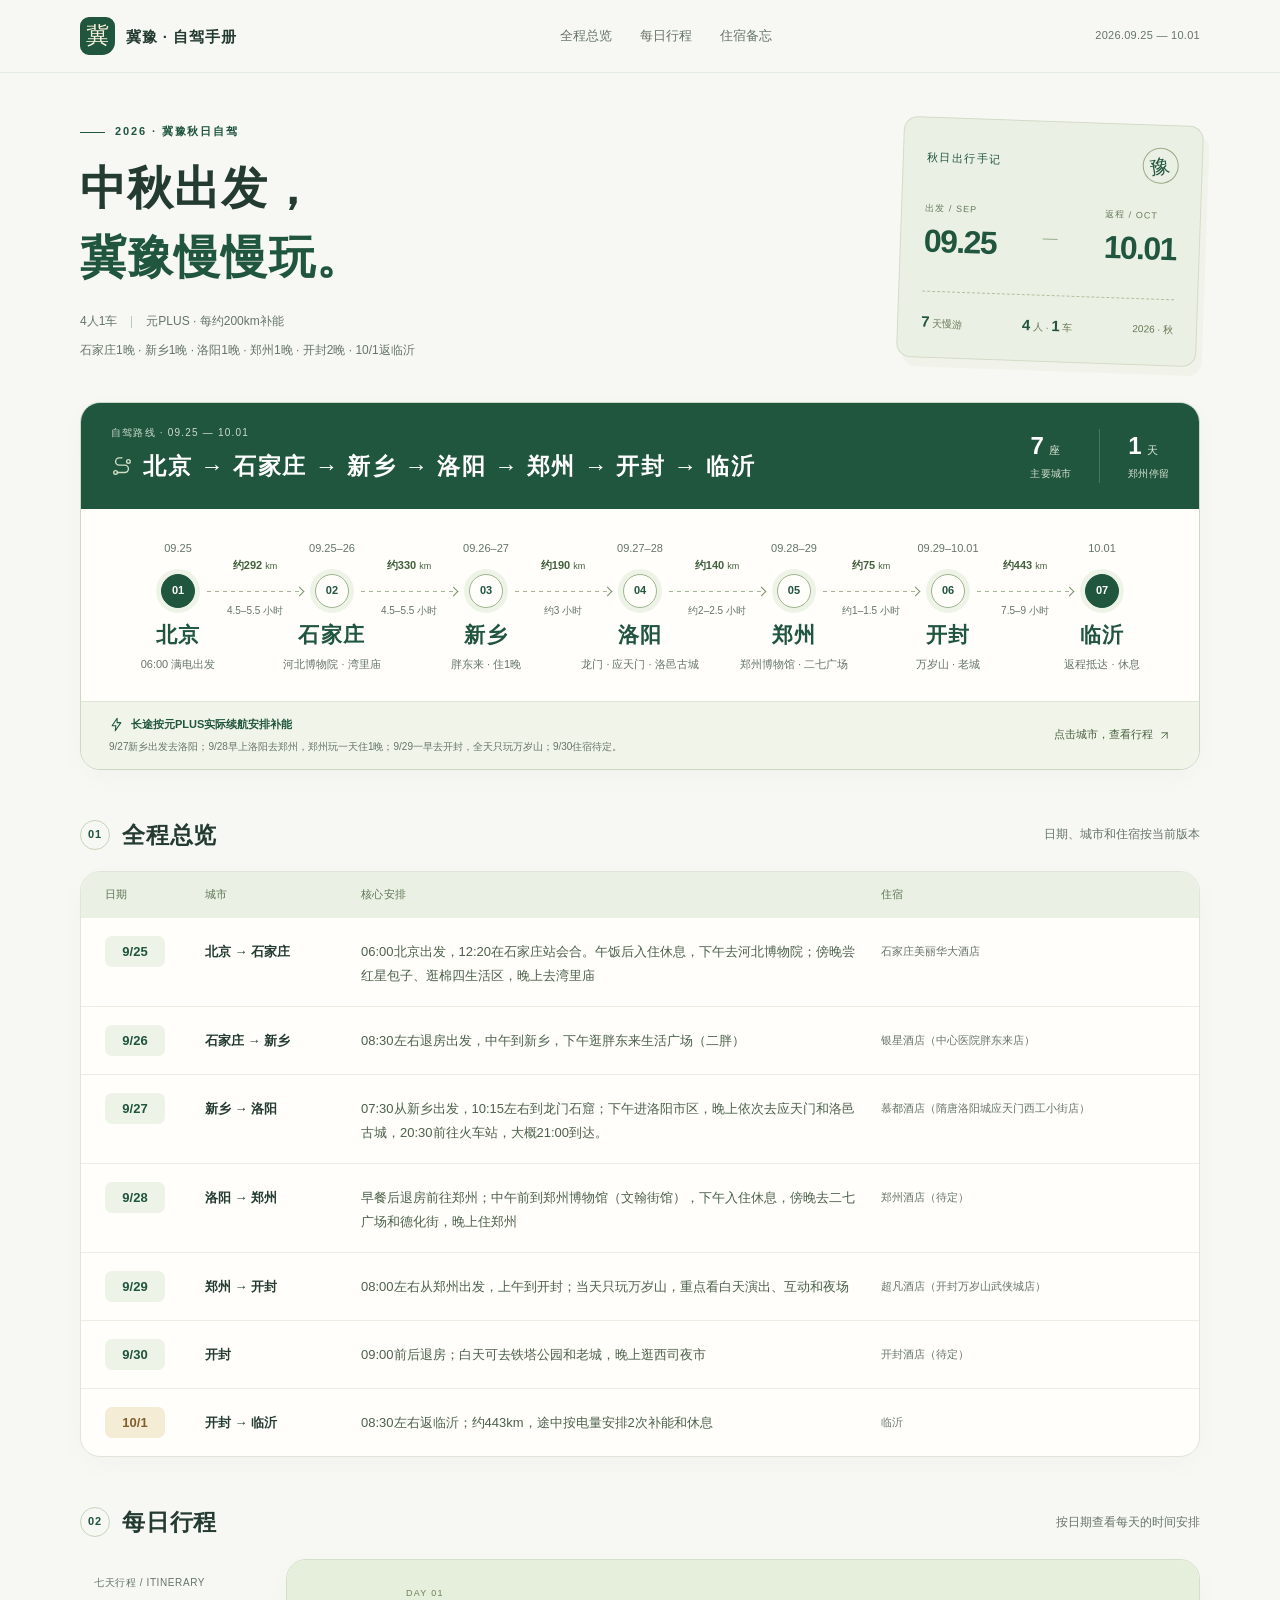
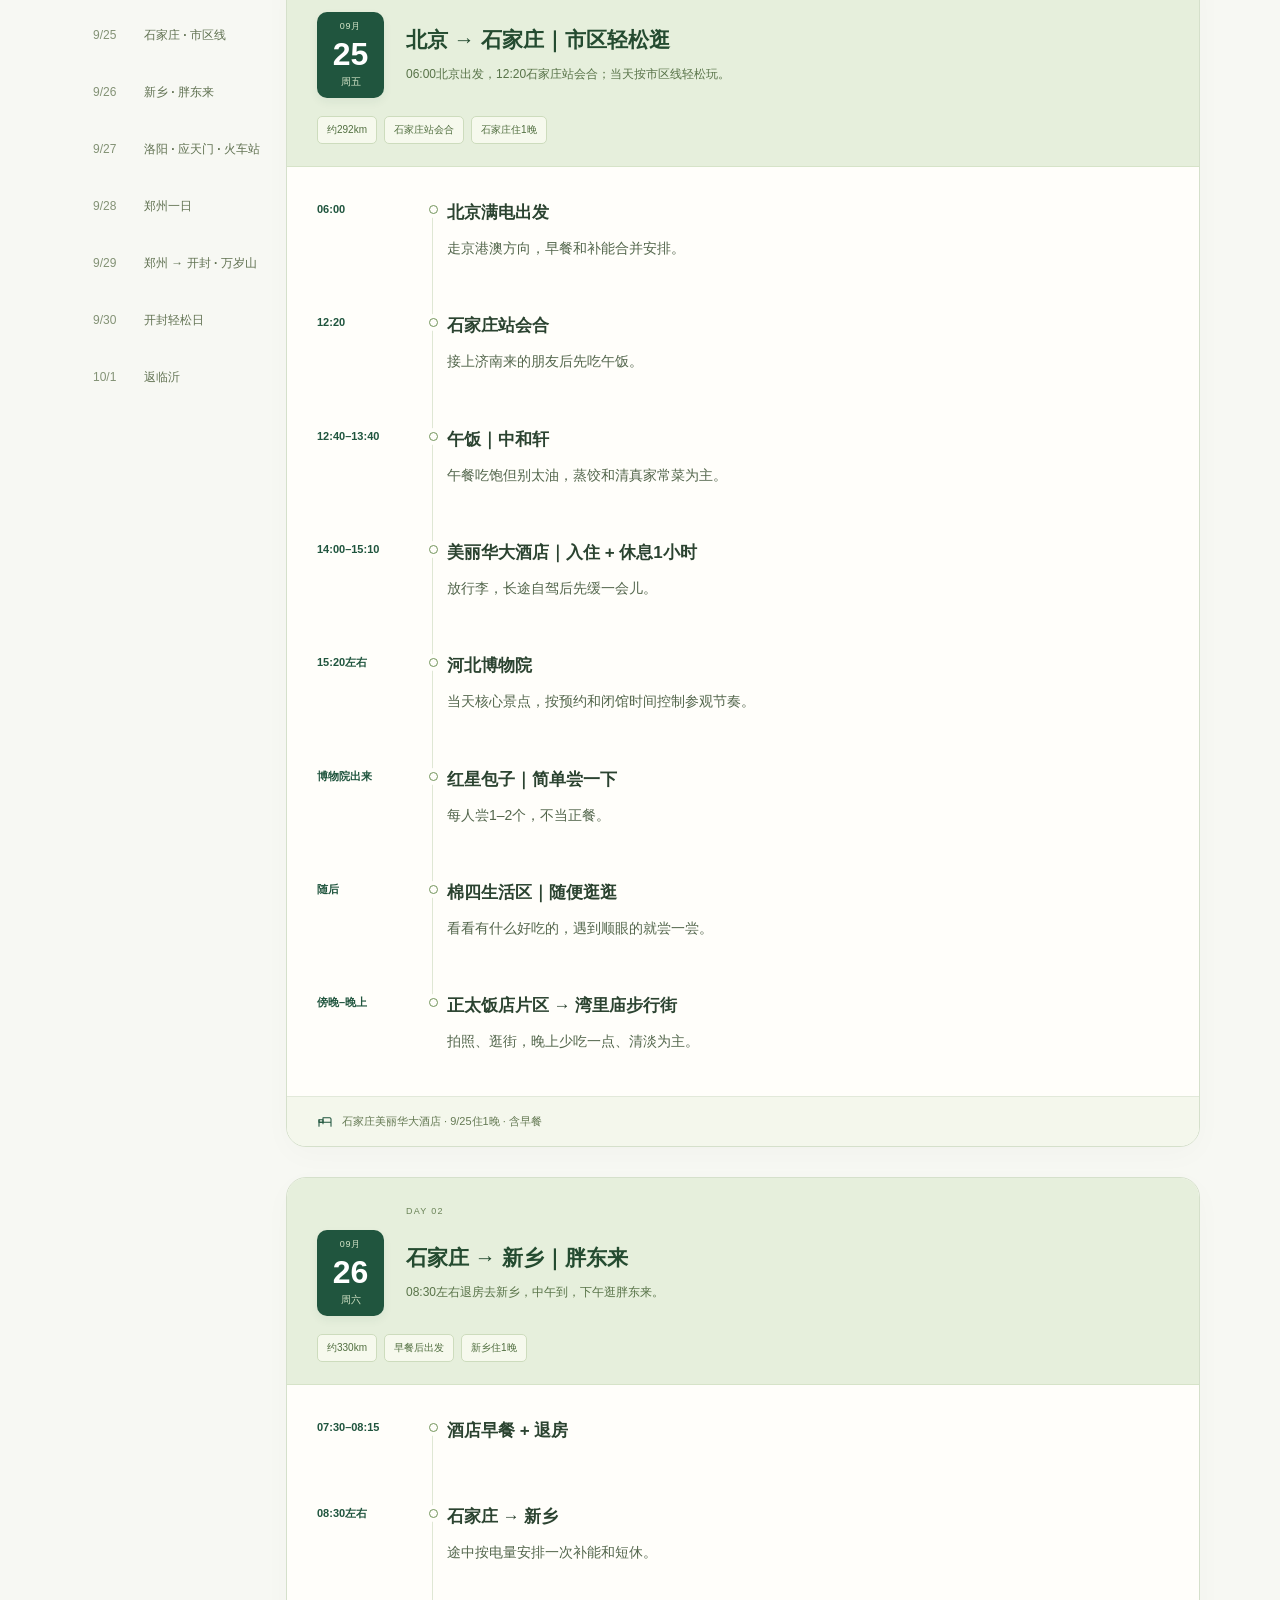
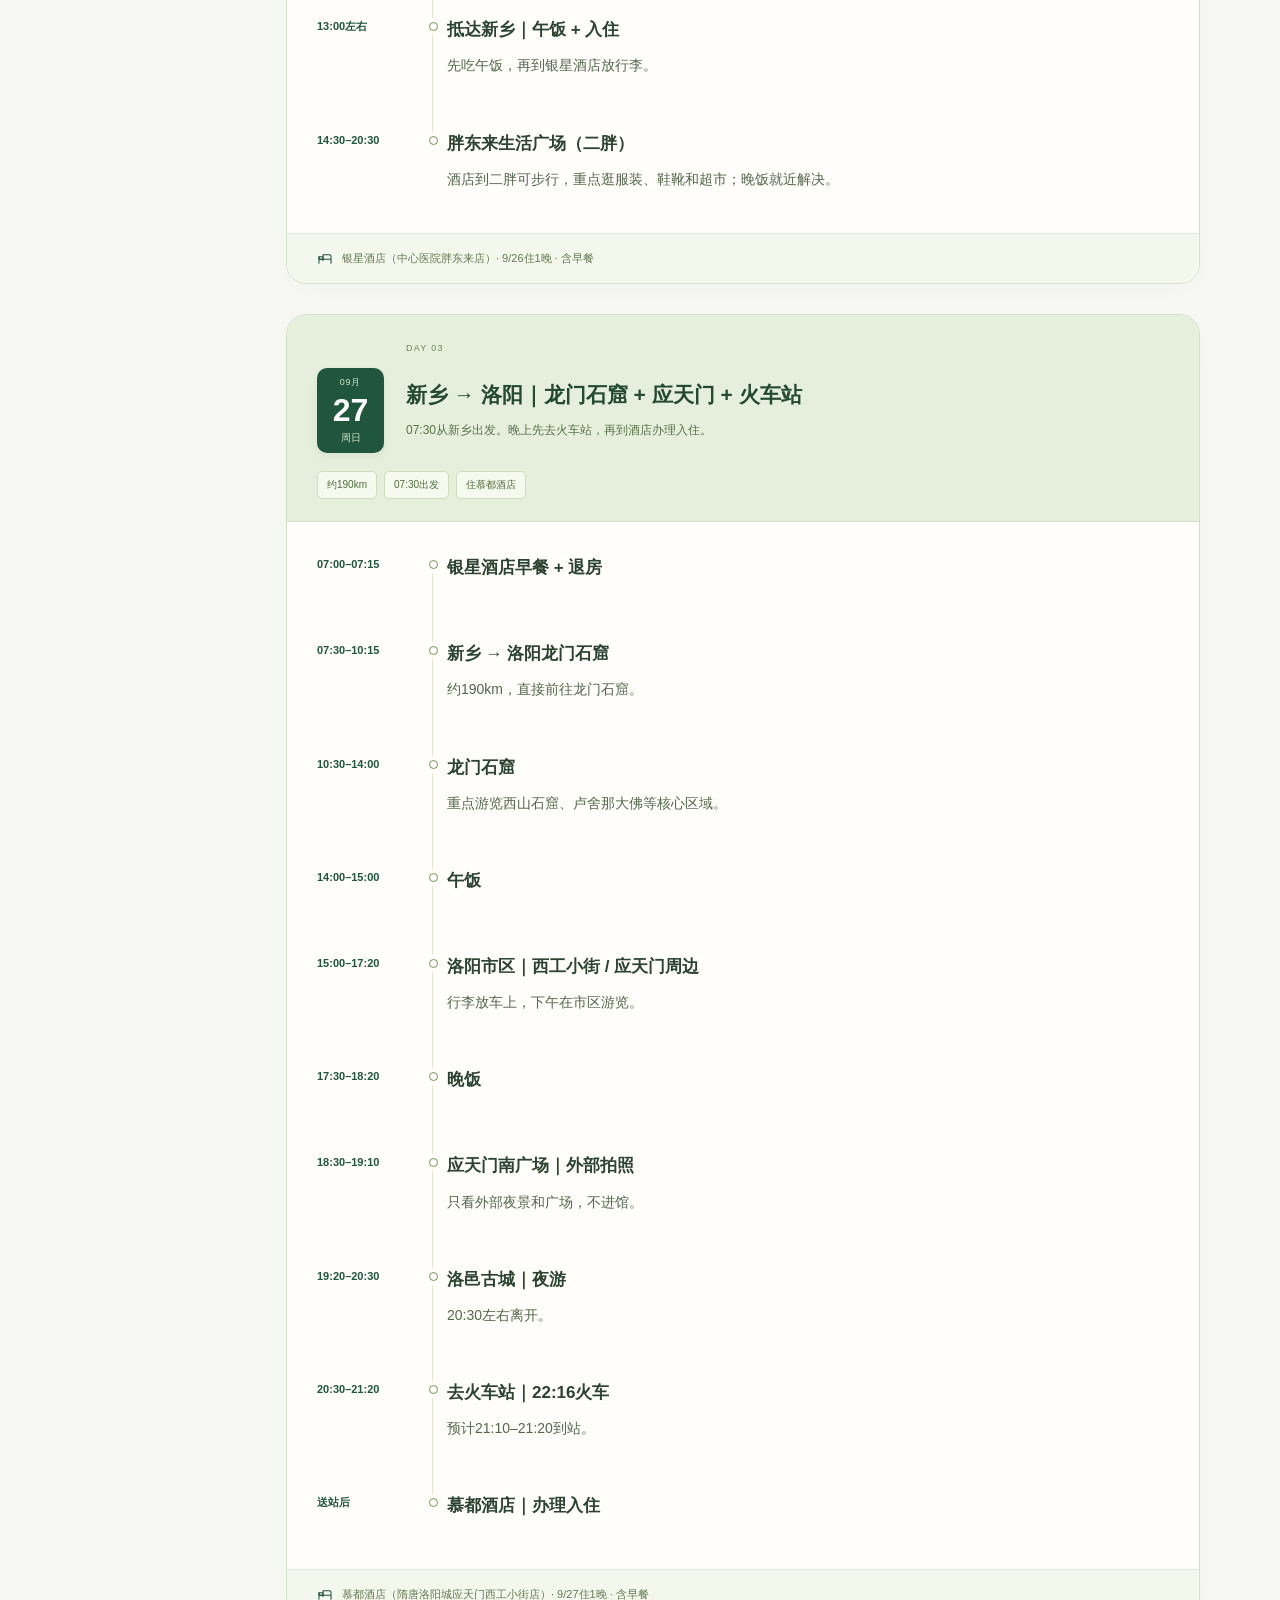
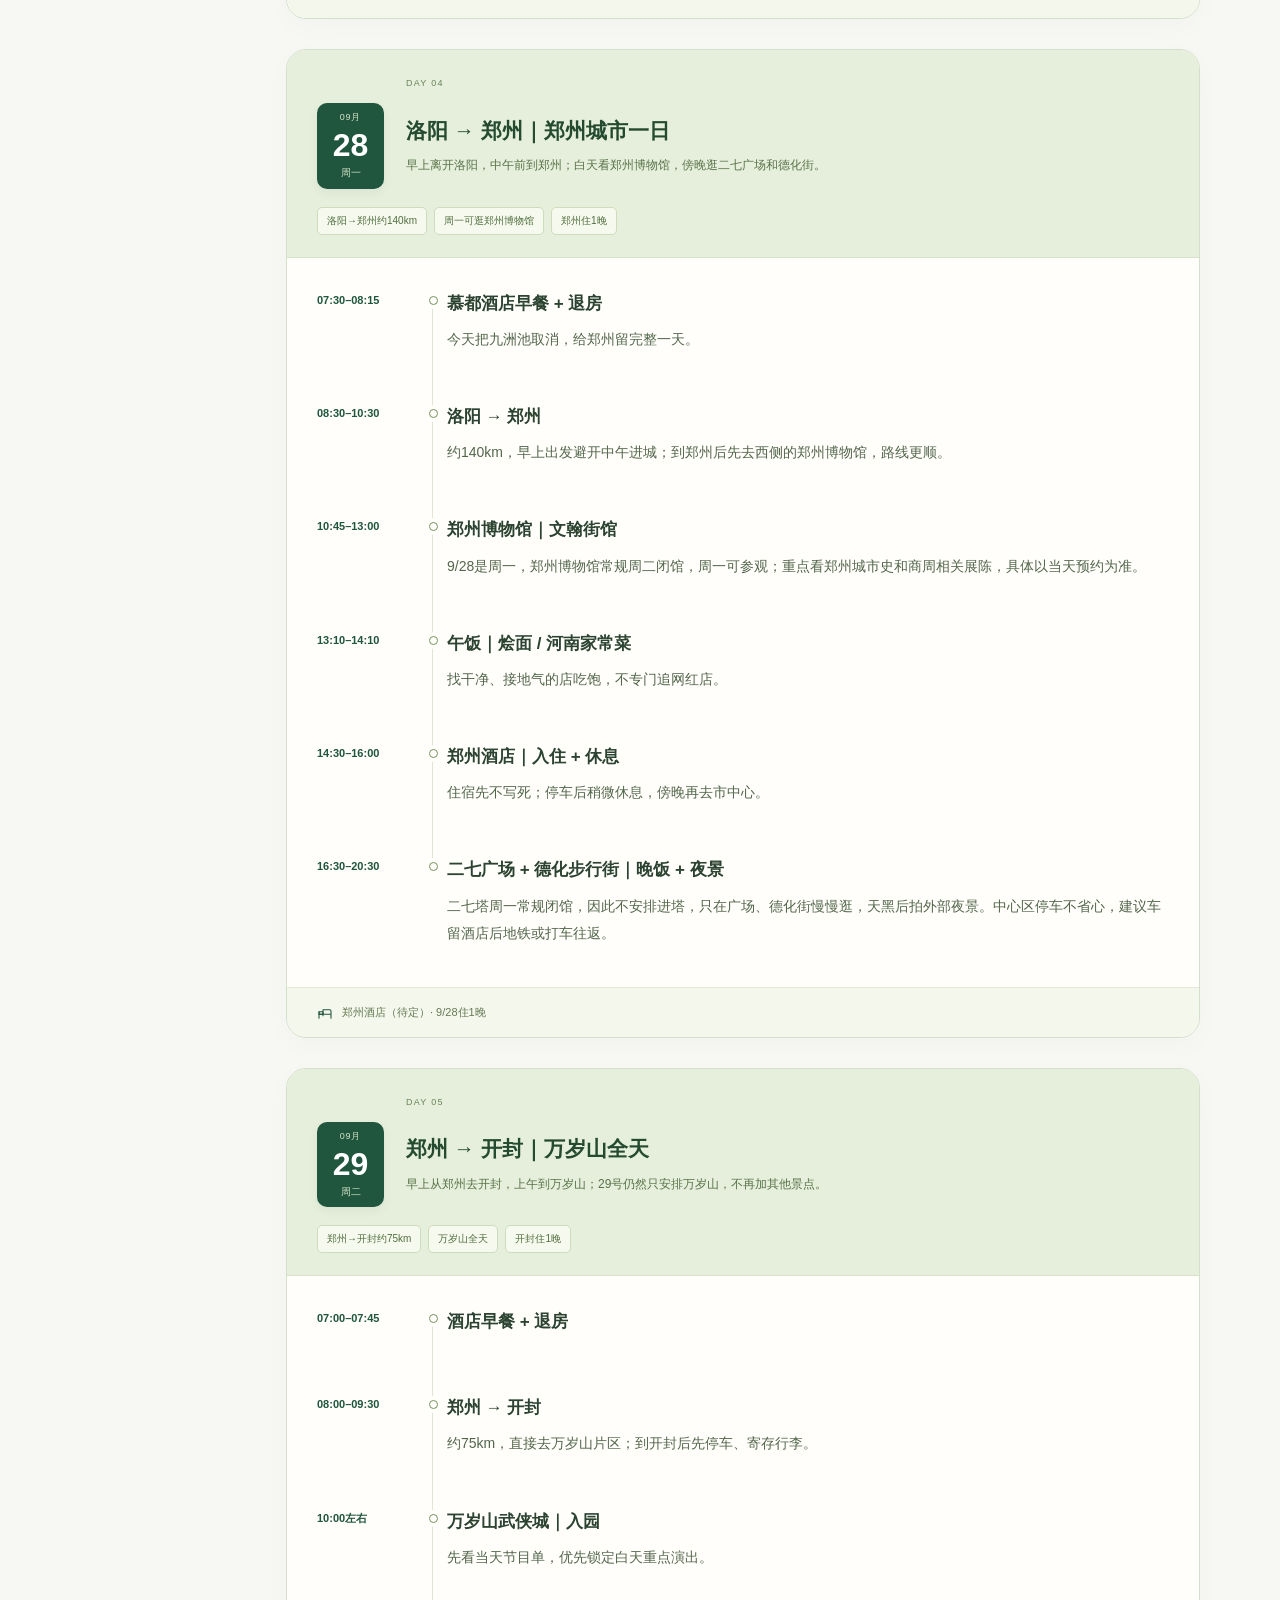
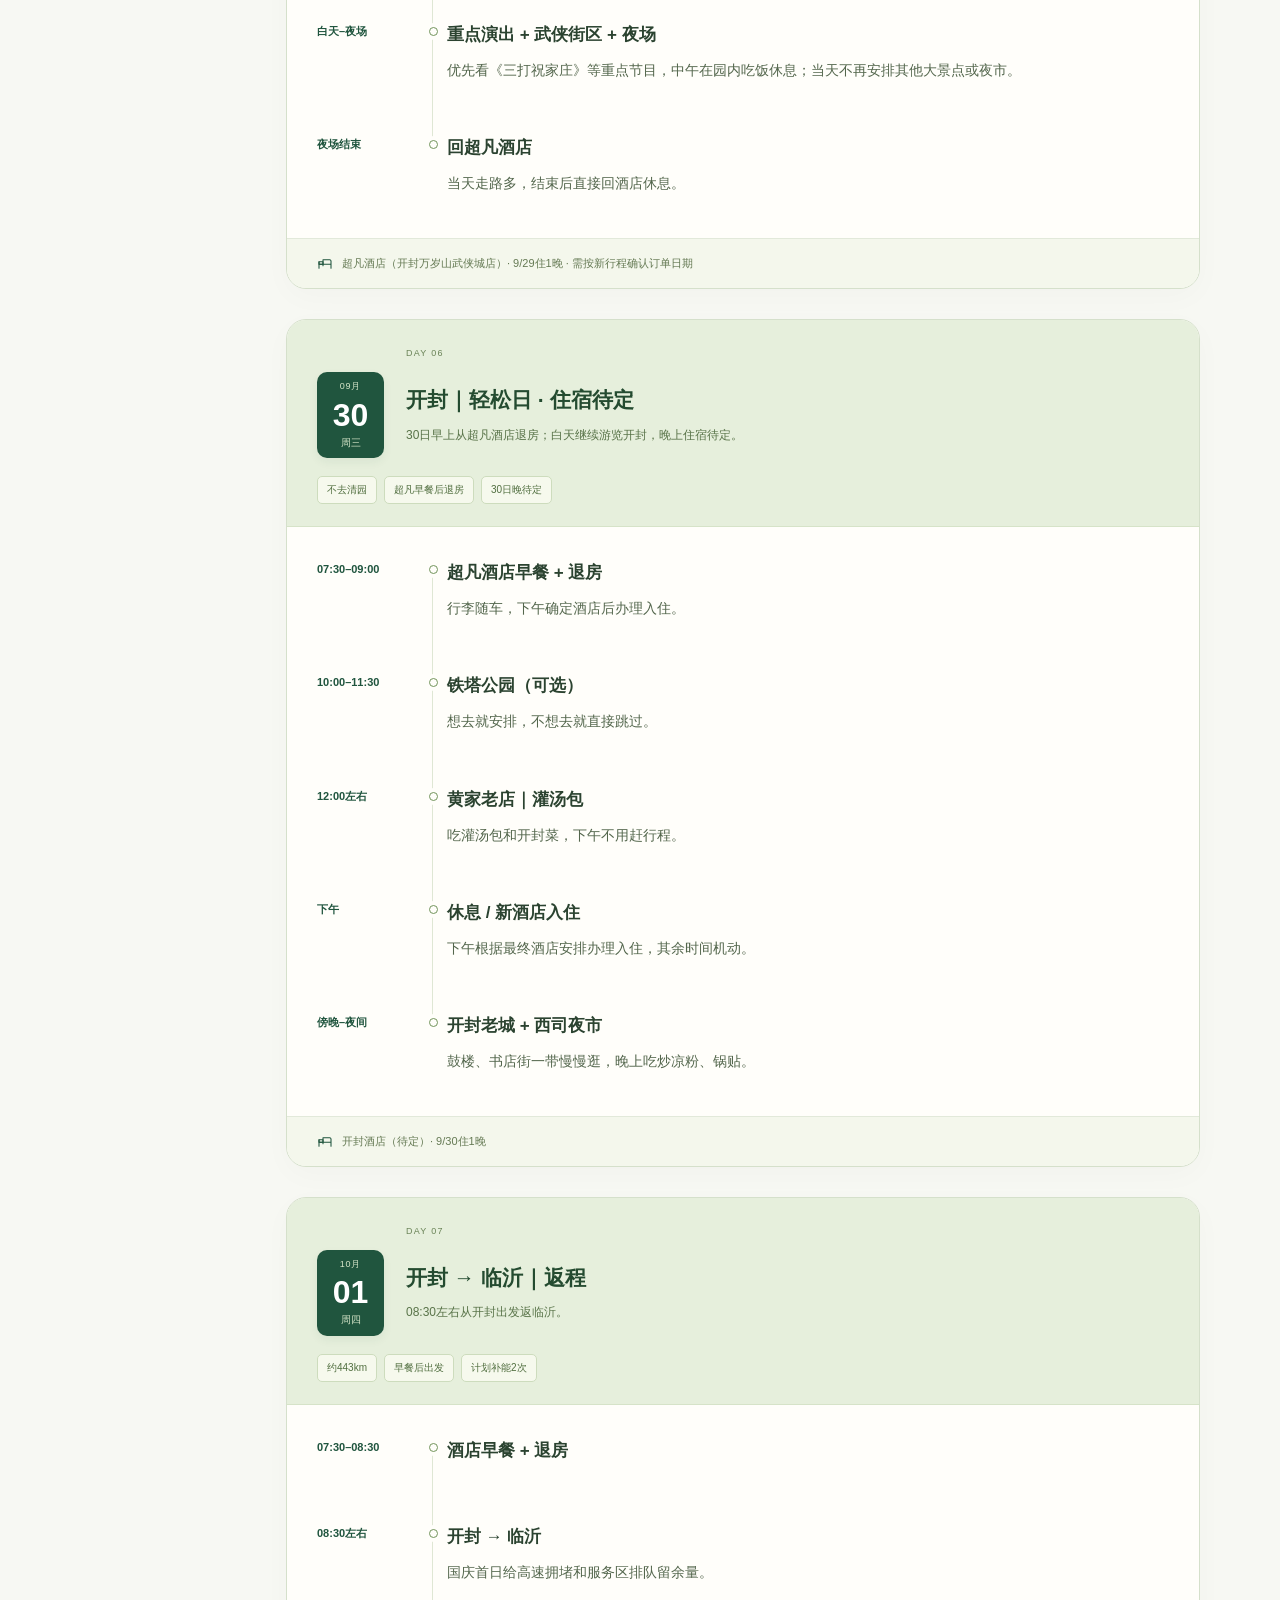
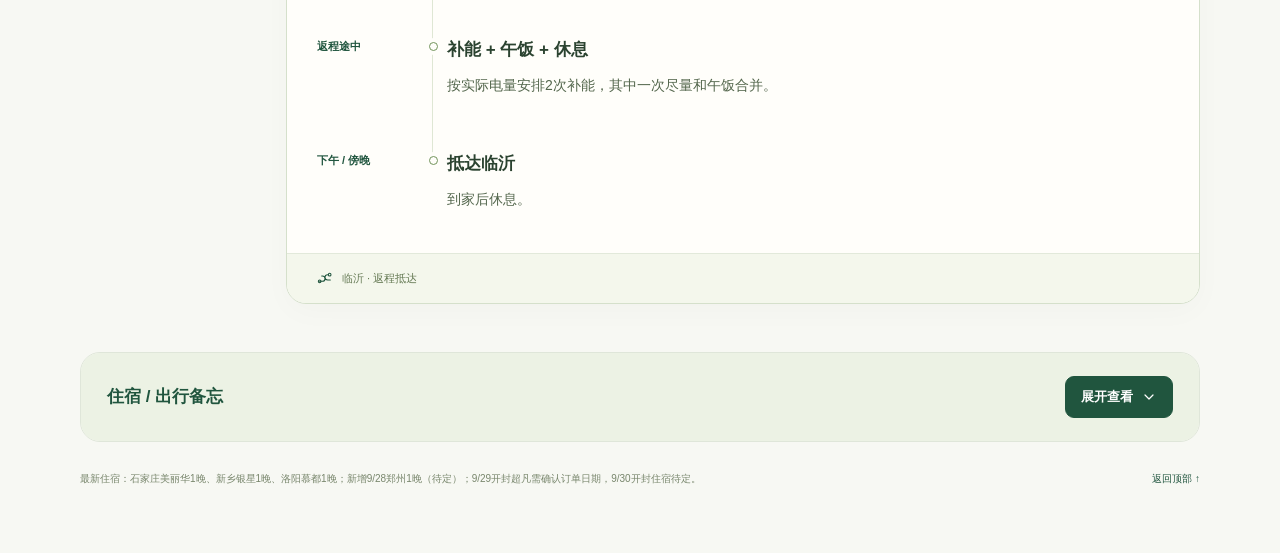
==== commit 131283aa: "Bump route stylesheet cache version" ====
--- a/henan-roadtrip-2026/index.html
+++ b/henan-roadtrip-2026/index.html
@@ -7,7 +7,7 @@
 <meta content="#236c50" name="theme-color"/>
 <meta content="北京—石家庄—新乡—洛阳—郑州—开封—临沂新能源自驾行程，包含每日安排、住宿、距离、补能和重点景点。" name="description"/>
 <title>中秋出发 · 冀豫慢慢玩 · 2026</title>
-<link href="./journal.css?v=20260922-route6-v2" rel="stylesheet"/>
+<link href="./journal.css?v=20260926-route7-v3" rel="stylesheet"/>
 <style id="memo-disclosure-styles">
 /* Explicit disclosure labels; native details stays usable without JavaScript. */
 #memo>summary{gap:14px}
--- a/henan-roadtrip-2026/journal.css
+++ b/henan-roadtrip-2026/journal.css
@@ -6,7 +6,7 @@
 .hero{display:grid;grid-template-columns:minmax(0,1fr) 300px;align-items:center;gap:40px 46px;padding-top:48px;padding-bottom:48px}.hero-copy{min-width:0}.eyebrow{font-size:11px;font-weight:650;color:var(--green);letter-spacing:.17em;display:flex;align-items:center;gap:10px}.eyebrow::before{content:"";height:1px;width:25px;background:var(--green)}.hero-title{font-family:"Songti SC","Noto Serif CJK SC",serif;font-size:46px;line-height:1.5;letter-spacing:.025em;margin:12px 0 19px;font-weight:700}.hero-title span{display:block;color:var(--green)}.hero-details{display:flex;flex-wrap:wrap;gap:7px 14px;font-size:12px;line-height:1.8;color:var(--muted)}.hero-details>span{display:flex;align-items:center;gap:14px}.hero-details>span+span::before{content:"";height:12px;width:1px;background:#bccabb}.hero-details .return-note{flex-basis:100%}.hero-details .return-note::before{display:none}.hero-actions{display:flex;gap:12px;margin-top:24px}.button{display:inline-flex;align-items:center;justify-content:center;gap:28px;min-height:45px;border-radius:8px;padding:9px 18px;font-size:13px;font-weight:600;transition:background .18s,transform .18s}.button-primary{background:var(--green);color:#fff}.button-primary:hover{background:var(--green-dark);transform:translateY(-1px)}.button-secondary{border:1px solid #ccd8c7;color:var(--green);background:transparent}.button-secondary:hover{background:var(--soft)}.button span{font-size:18px;font-weight:400}
 .travel-pass{position:relative;background:#ebf0e4;border:1px solid #d2dcc8;border-radius:14px;padding:22px 23px;color:var(--green);transform:rotate(2deg);box-shadow:6px 9px 0 #e7ecdf66}.pass-top{display:flex;justify-content:space-between;align-items:center;font-size:11px;letter-spacing:.14em}.pass-stamp{display:grid;place-items:center;width:36px;height:36px;border:1px solid #99ac88;border-radius:50%;font:20px/1 "Songti SC","Noto Serif CJK SC",serif;transform:rotate(-12deg)}.pass-dates{display:flex;justify-content:space-between;align-items:center;gap:8px;padding:24px 0}.pass-dates small{display:block;font-size:9px;letter-spacing:.12em;color:#677b5b}.pass-dates strong{display:block;font-size:32px;line-height:1.6;font-weight:600;letter-spacing:-.05em;font-variant-numeric:tabular-nums}.pass-dash{color:#99ad8d}.pass-bottom{display:flex;align-items:center;justify-content:space-between;border-top:1px dashed #b0c09f;padding-top:16px;font-size:10px;color:#667853}.pass-bottom b{font-size:15px;color:var(--green);font-weight:600}
 /* Route strip */
-.journey{grid-column:1/-1;border:1px solid #cad8c4;border-radius:var(--radius);background:var(--card);overflow:hidden;box-shadow:var(--shadow)}.journey-header{position:relative;display:flex;justify-content:space-between;align-items:center;gap:24px;padding:21px 30px;background:var(--green);color:#fff}.journey-kicker{font-size:10px;letter-spacing:.12em;color:#ccdccb;margin-bottom:4px}.journey-title-row{display:flex;align-items:center;gap:10px}.journey-title-row svg{width:22px;height:22px;color:#d1dfc6}.journey-title-row h2{font-size:23px;letter-spacing:.08em;font-family:"Songti SC","Noto Serif CJK SC",serif}.journey-summary{display:flex;align-items:center;gap:28px}.journey-stat{display:flex;flex-direction:column-reverse;gap:2px}.journey-stat+.journey-stat{padding-left:28px;border-left:1px solid #ffffff30}.journey-stat dt{color:#d6e0cf;font-size:10px;letter-spacing:.02em}.journey-stat dd{font-size:24px;line-height:1.4;font-weight:600;font-variant-numeric:tabular-nums}.journey-stat small{font-size:11px;font-weight:400;margin-left:5px;color:#dfebd8}.journey-stops{list-style:none;display:grid;grid-template-columns:repeat(6,minmax(0,1fr));padding:24px 20px 22px;margin:0}.journey-step{position:relative;min-width:0}.journey-stop{position:relative;display:flex;flex-direction:column;align-items:center;width:fit-content;min-width:108px;margin-inline:auto;padding:5px 8px;border-radius:12px;text-align:center;transition:background .18s}.journey-date{font-size:11px;line-height:20px;color:var(--muted);font-variant-numeric:tabular-nums;white-space:nowrap}.journey-node{display:grid;place-items:center;width:34px;height:34px;margin:16px 0 11px;background:#fffefa;border:1px solid #a0b38e;box-shadow:0 0 0 5px #eef3e8;border-radius:50%;color:var(--green);font-size:11px;font-weight:700}.journey-step:first-child .journey-node,.journey-step:last-child .journey-node{background:var(--green);border-color:var(--green);color:#fff}.journey-city{font-size:21px;line-height:31px;font-weight:700;letter-spacing:.07em;color:var(--green)}.journey-caption{font-size:11px;color:var(--muted);line-height:20px;margin-top:4px;white-space:nowrap}.journey-leg{position:absolute;left:calc(50% + 29px);top:22px;width:calc(100% - 58px);text-align:center;pointer-events:none}.journey-distance{display:block;font-size:11px;font-weight:650;color:#43613d;line-height:20px;white-space:nowrap;font-variant-numeric:tabular-nums}.journey-distance small{margin-left:3px;font-size:9px;font-weight:400}.journey-road{display:block;height:1px;position:relative;margin-top:15px;background:repeating-linear-gradient(90deg,#a4b496 0 4px,transparent 4px 8px)}.journey-road::after{content:"";position:absolute;right:0;top:-3px;width:6px;height:6px;border-right:1px solid #78926a;border-top:1px solid #78926a;transform:rotate(45deg)}.journey-time{display:block;margin-top:10px;font-size:10px;line-height:18px;color:var(--muted);white-space:nowrap;font-variant-numeric:tabular-nums}.journey-footer{display:flex;align-items:center;justify-content:space-between;gap:16px;padding:13px 28px;background:#f0f4e9;border-top:1px solid #e0e6d7}.journey-charge{display:flex;align-items:center;gap:7px;font-size:11px;font-weight:600;color:var(--green)}.journey-charge svg{width:15px;height:15px}.journey-note{font-size:10px;line-height:1.8;color:var(--muted);margin-top:3px}.journey-hint{font-size:11px;color:#48613e;display:flex;align-items:center;gap:5px;white-space:nowrap}.journey-hint svg{width:13px;height:13px}.journey-stop:hover{background:#f0f5e9}
+.journey{grid-column:1/-1;border:1px solid #cad8c4;border-radius:var(--radius);background:var(--card);overflow:hidden;box-shadow:var(--shadow)}.journey-header{position:relative;display:flex;justify-content:space-between;align-items:center;gap:24px;padding:21px 30px;background:var(--green);color:#fff}.journey-kicker{font-size:10px;letter-spacing:.12em;color:#ccdccb;margin-bottom:4px}.journey-title-row{display:flex;align-items:center;gap:10px}.journey-title-row svg{width:22px;height:22px;color:#d1dfc6}.journey-title-row h2{font-size:23px;letter-spacing:.08em;font-family:"Songti SC","Noto Serif CJK SC",serif}.journey-summary{display:flex;align-items:center;gap:28px}.journey-stat{display:flex;flex-direction:column-reverse;gap:2px}.journey-stat+.journey-stat{padding-left:28px;border-left:1px solid #ffffff30}.journey-stat dt{color:#d6e0cf;font-size:10px;letter-spacing:.02em}.journey-stat dd{font-size:24px;line-height:1.4;font-weight:600;font-variant-numeric:tabular-nums}.journey-stat small{font-size:11px;font-weight:400;margin-left:5px;color:#dfebd8}.journey-stops{list-style:none;display:grid;grid-template-columns:repeat(7,minmax(0,1fr));padding:24px 20px 22px;margin:0}.journey-step{position:relative;min-width:0}.journey-stop{position:relative;display:flex;flex-direction:column;align-items:center;width:fit-content;min-width:108px;margin-inline:auto;padding:5px 8px;border-radius:12px;text-align:center;transition:background .18s}.journey-date{font-size:11px;line-height:20px;color:var(--muted);font-variant-numeric:tabular-nums;white-space:nowrap}.journey-node{display:grid;place-items:center;width:34px;height:34px;margin:16px 0 11px;background:#fffefa;border:1px solid #a0b38e;box-shadow:0 0 0 5px #eef3e8;border-radius:50%;color:var(--green);font-size:11px;font-weight:700}.journey-step:first-child .journey-node,.journey-step:last-child .journey-node{background:var(--green);border-color:var(--green);color:#fff}.journey-city{font-size:21px;line-height:31px;font-weight:700;letter-spacing:.07em;color:var(--green)}.journey-caption{font-size:11px;color:var(--muted);line-height:20px;margin-top:4px;white-space:nowrap}.journey-leg{position:absolute;left:calc(50% + 29px);top:22px;width:calc(100% - 58px);text-align:center;pointer-events:none}.journey-distance{display:block;font-size:11px;font-weight:650;color:#43613d;line-height:20px;white-space:nowrap;font-variant-numeric:tabular-nums}.journey-distance small{margin-left:3px;font-size:9px;font-weight:400}.journey-road{display:block;height:1px;position:relative;margin-top:15px;background:repeating-linear-gradient(90deg,#a4b496 0 4px,transparent 4px 8px)}.journey-road::after{content:"";position:absolute;right:0;top:-3px;width:6px;height:6px;border-right:1px solid #78926a;border-top:1px solid #78926a;transform:rotate(45deg)}.journey-time{display:block;margin-top:10px;font-size:10px;line-height:18px;color:var(--muted);white-space:nowrap;font-variant-numeric:tabular-nums}.journey-footer{display:flex;align-items:center;justify-content:space-between;gap:16px;padding:13px 28px;background:#f0f4e9;border-top:1px solid #e0e6d7}.journey-charge{display:flex;align-items:center;gap:7px;font-size:11px;font-weight:600;color:var(--green)}.journey-charge svg{width:15px;height:15px}.journey-note{font-size:10px;line-height:1.8;color:var(--muted);margin-top:3px}.journey-hint{font-size:11px;color:#48613e;display:flex;align-items:center;gap:5px;white-space:nowrap}.journey-hint svg{width:13px;height:13px}.journey-stop:hover{background:#f0f5e9}
 /* Shared section hierarchy */
 .section-heading{display:flex;align-items:center;flex-wrap:wrap;gap:12px;margin-bottom:19px}.section-index{font-size:11px;letter-spacing:.08em;color:var(--green);font-weight:700;width:30px;height:30px;display:grid;place-items:center;border-radius:50%;border:1px solid #c5d4bb;flex-shrink:0}.section-heading h2{font-size:23px;letter-spacing:.035em;line-height:1.5}.section-subtitle{font-size:12px;color:var(--muted);margin-left:auto}.overview-section,.booking-section{padding-bottom:48px}.overview-panel{border:1px solid var(--line);border-radius:var(--radius);overflow:hidden;background:var(--card);box-shadow:var(--shadow)}.overview-labels{display:grid;grid-template-columns:84px 1fr;gap:16px;padding:13px 24px;background:#eaf0e4;color:#5e7655;font-size:11px;letter-spacing:.04em}.overview-labels>div,.overview-detail{display:grid;grid-template-columns:136px minmax(0,1.7fr) minmax(0,1fr);gap:20px;align-items:start;min-width:0}.overview-list{list-style:none;margin:0;padding:0}.overview-row{display:grid;grid-template-columns:84px minmax(0,1fr);gap:16px;padding:18px 24px;align-items:start;border-bottom:1px solid #e9ede2}.overview-row:last-child{border-bottom:0}.overview-row:hover{background:#f6f8f0}.overview-date{display:flex;align-items:center;justify-content:center;width:60px;min-height:31px;background:#edf3e7;border-radius:7px;font-size:13px;font-weight:700;color:var(--green);font-variant-numeric:tabular-nums}.overview-row:last-child .overview-date{background:#f5ecd6;color:#7f602c}.overview-city{font-size:13px;font-weight:650;line-height:1.85;padding-top:4px}.overview-plan{font-size:13px;line-height:1.85;color:#4c604b;padding-top:4px}.overview-stay{font-size:11px;line-height:1.9;color:var(--muted);padding-top:5px}
 /* Booking reminders, source text stays within native details controls */
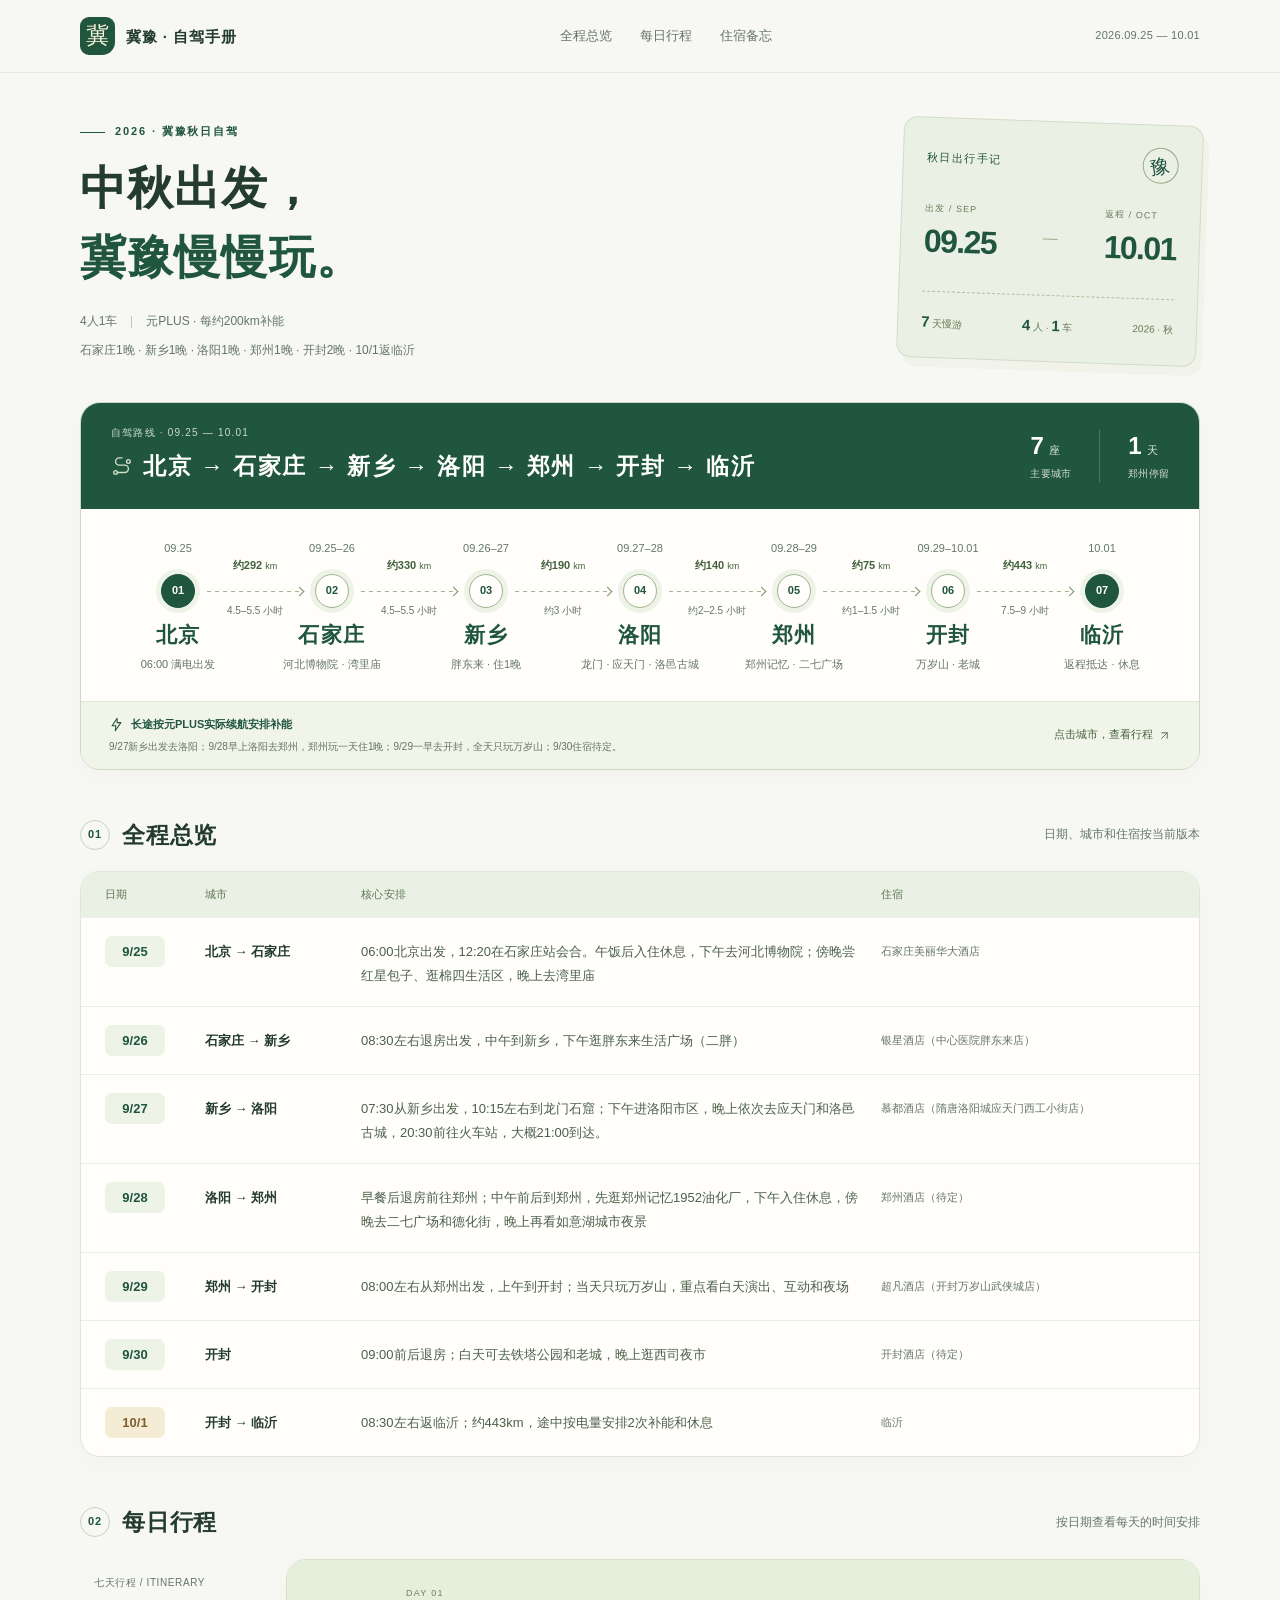
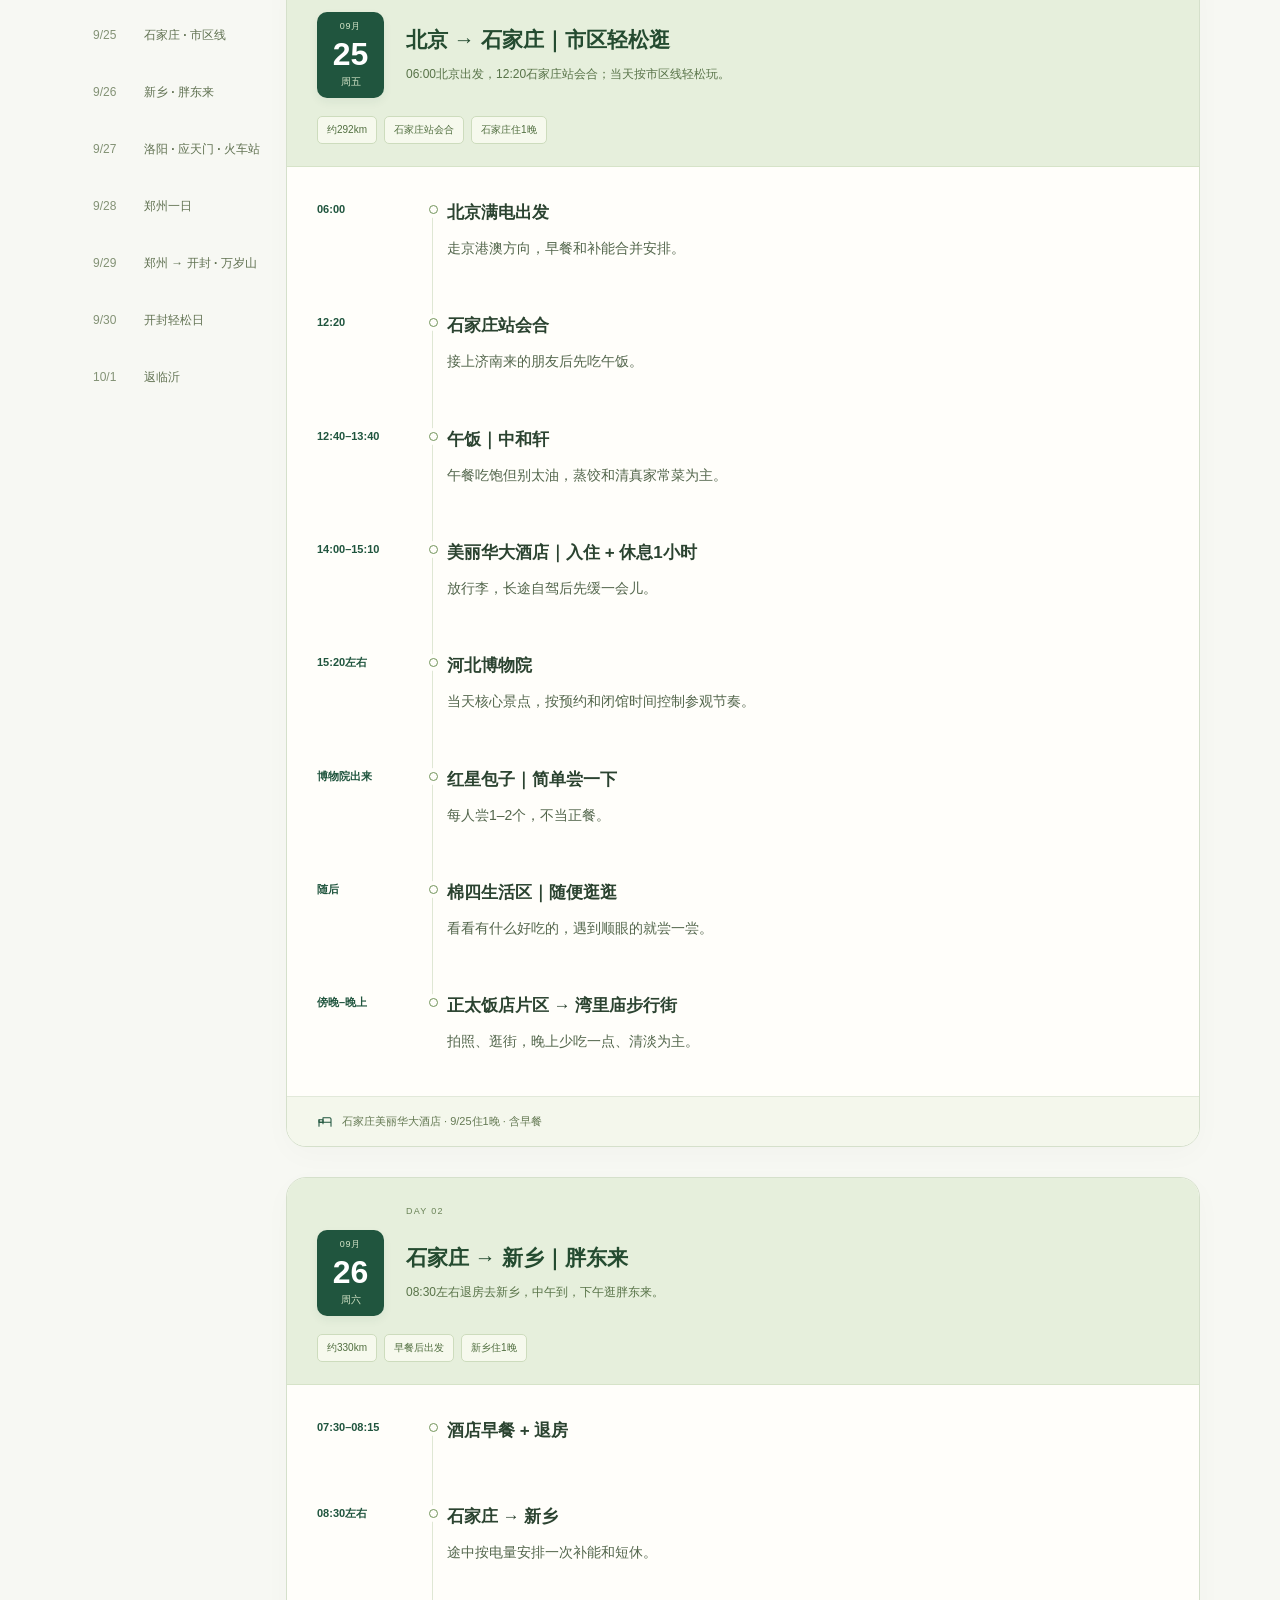
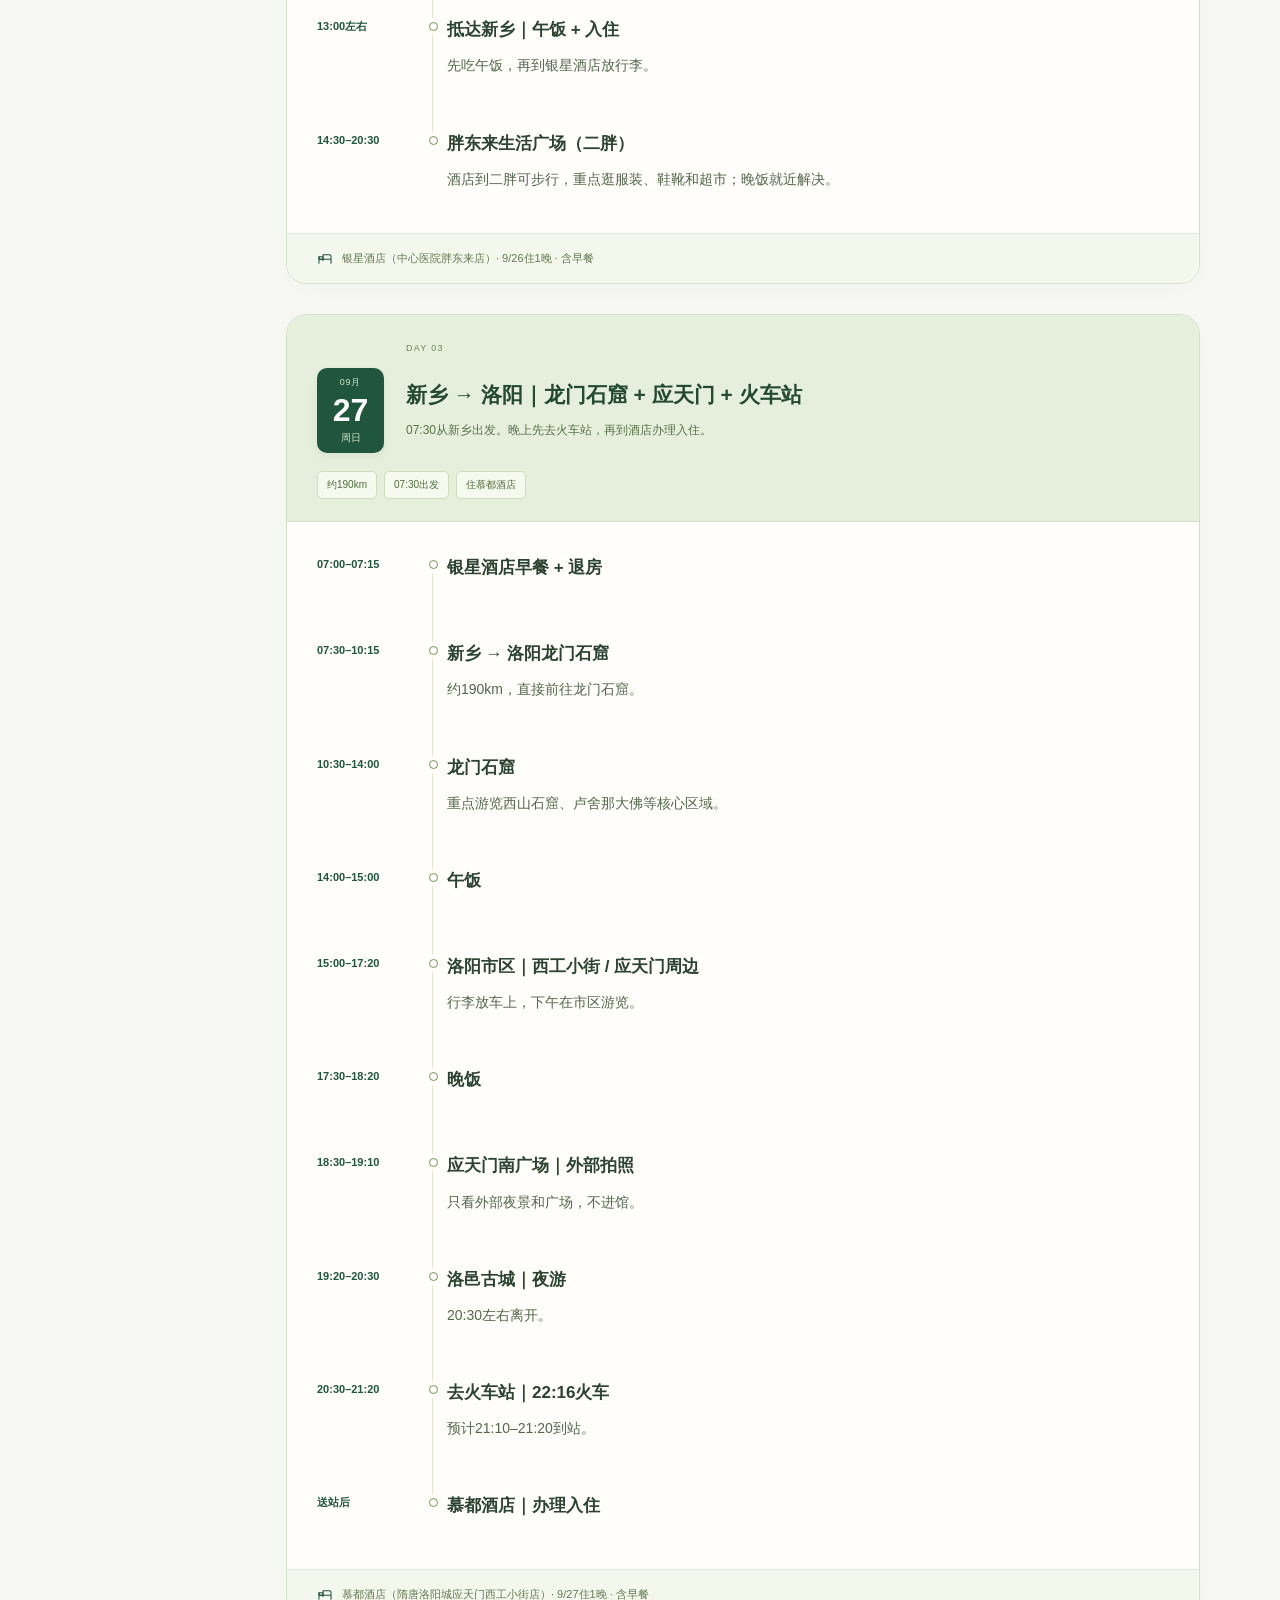
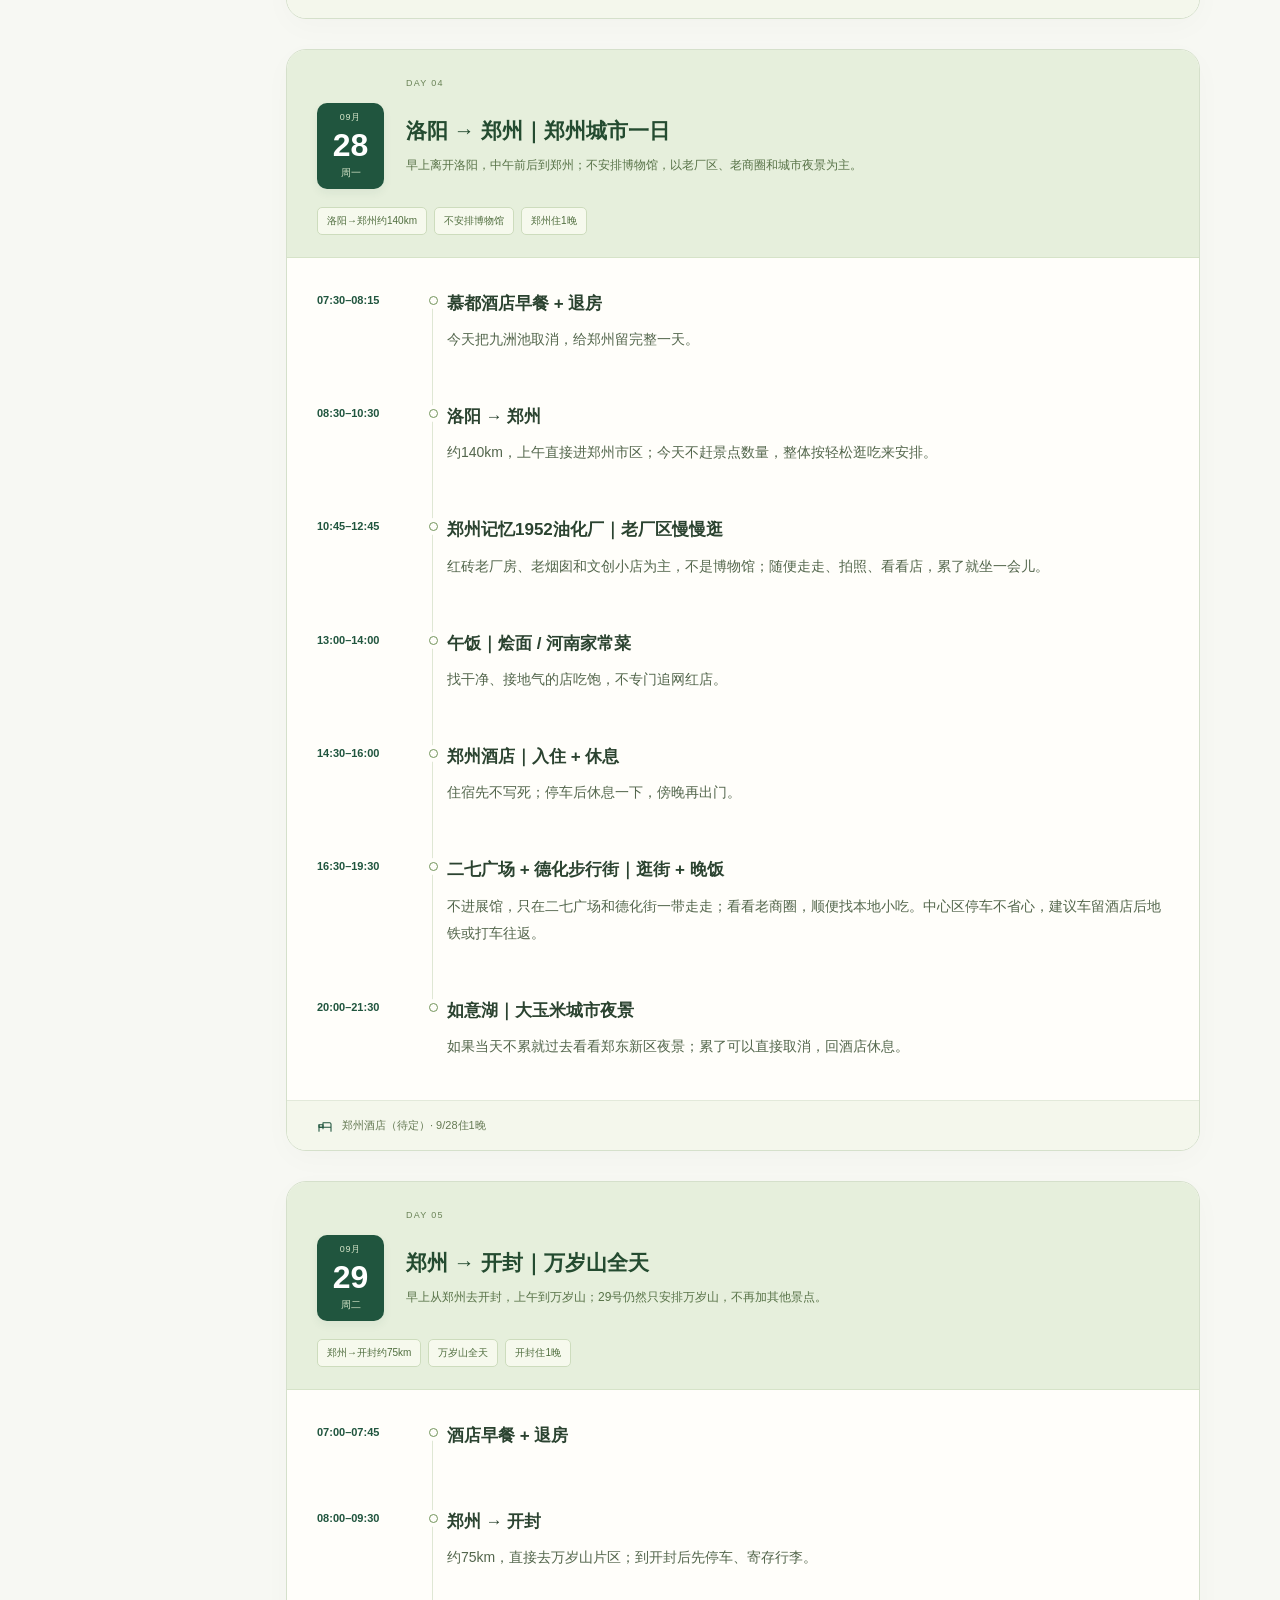
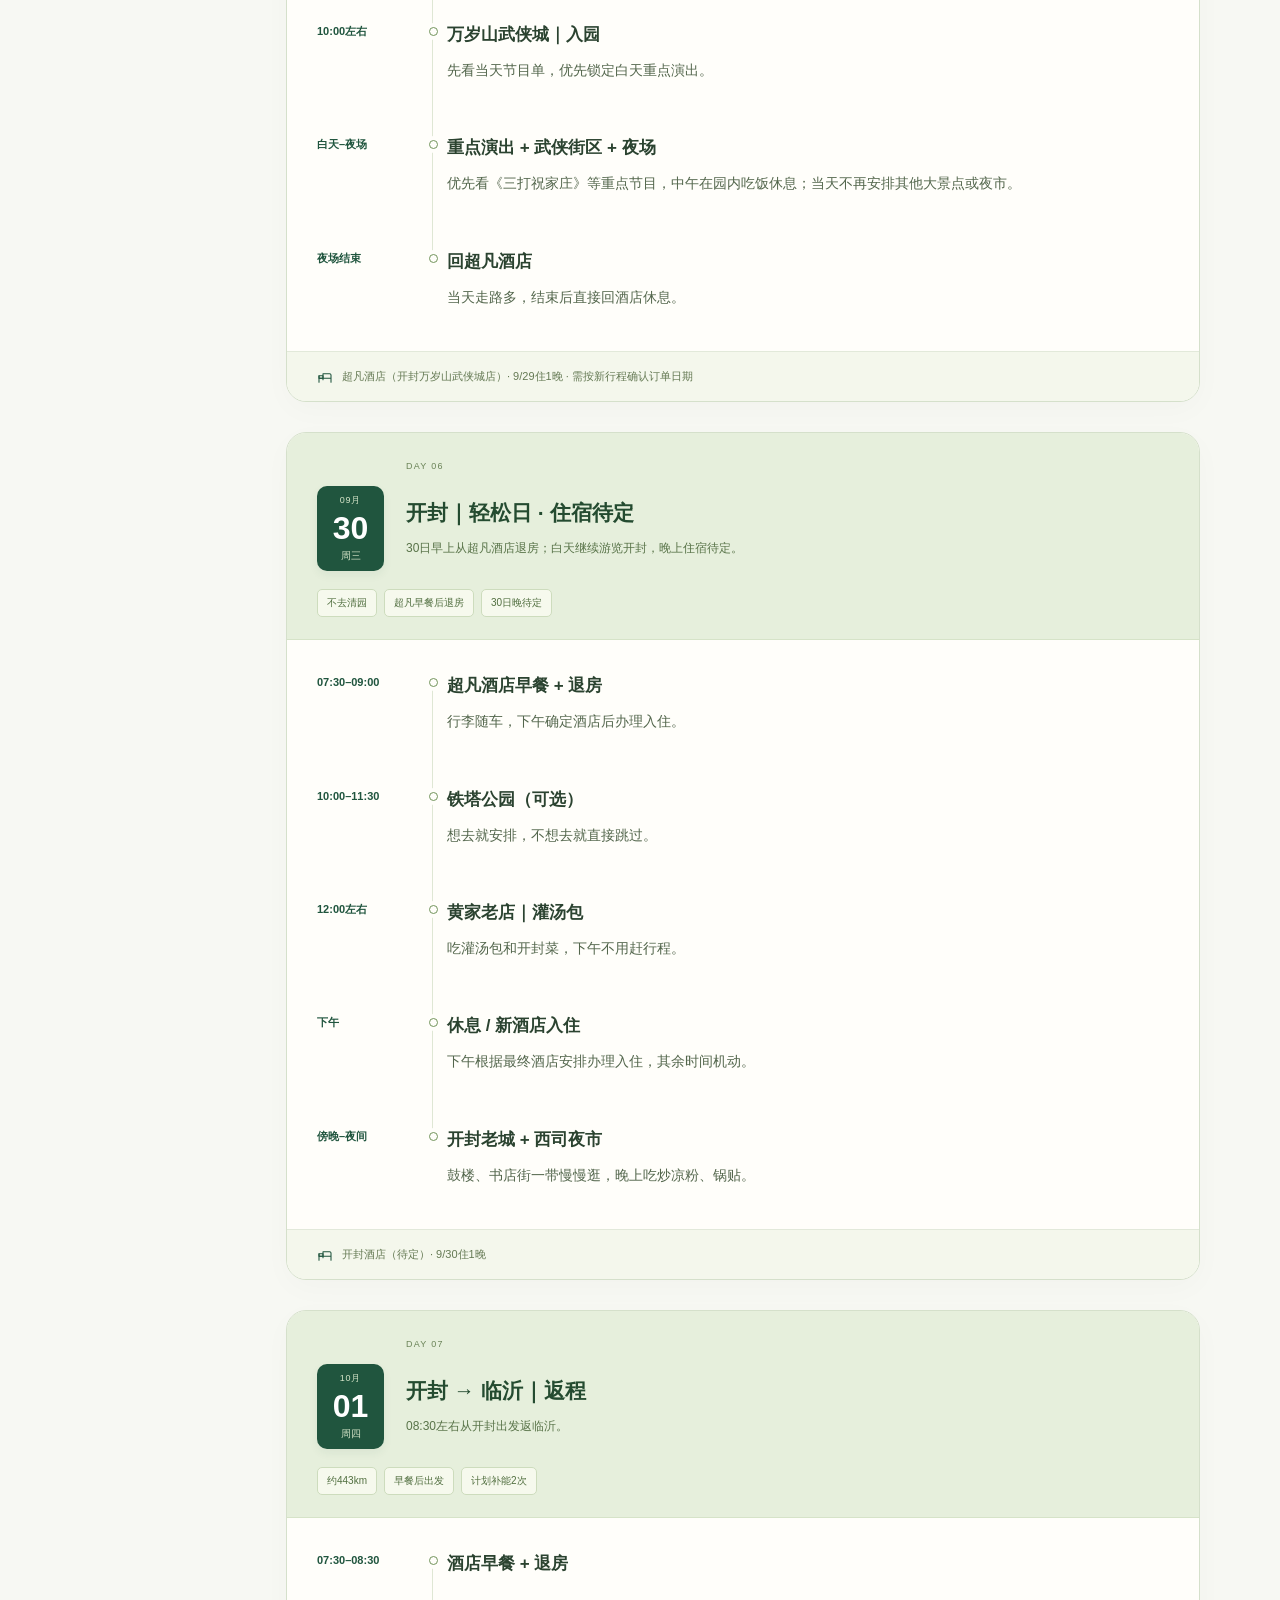
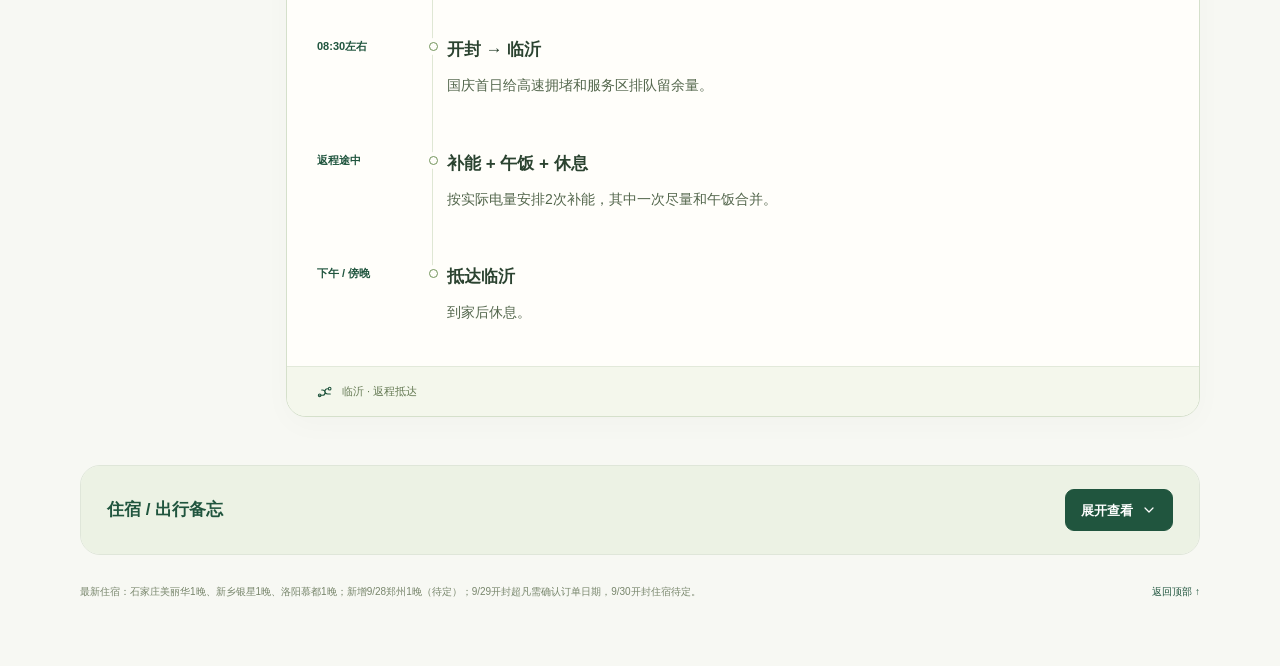
==== commit 3e60081f: "Replace Zhengzhou museum plan with street and night itinerary" ====
--- a/henan-roadtrip-2026/index.html
+++ b/henan-roadtrip-2026/index.html
@@ -26,7 +26,7 @@
 @media print{#memo .memo-toggle{display:none}}
 </style>
 </head>
-<body data-version="20260926-zhengzhou-v28">
+<body data-version="20260926-zhengzhou-nomuseum-v29">
 <a class="skip-link" href="#daily">跳到每日行程</a>
 <header class="site-header"><div class="container header-inner"><a aria-label="河南自驾手册，返回顶部" class="brand" href="#top"><span aria-hidden="true" class="brand-mark">冀</span>冀豫 · 自驾手册</a><nav aria-label="页面目录" class="chapter-nav"><a href="#overview">全程总览</a><a href="#daily">每日行程</a><a href="#memo">住宿备忘</a></nav><span class="header-date">2026.09.25 — 10.01</span></div></header>
 <main class="container" id="top">
@@ -38,7 +38,7 @@
 <li class="journey-step"><a class="journey-stop" href="#d25"><span class="journey-date">09.25–26</span><span aria-hidden="true" class="journey-node">02</span><span class="journey-city">石家庄</span><span class="journey-caption">河北博物院 · 湾里庙</span></a><div class="journey-leg"><span class="journey-distance">约330<small>km</small></span><span aria-hidden="true" class="journey-road"></span><span class="journey-time">4.5–5.5 小时</span></div></li>
 <li class="journey-step"><a class="journey-stop" href="#d26"><span class="journey-date">09.26–27</span><span aria-hidden="true" class="journey-node">03</span><span class="journey-city">新乡</span><span class="journey-caption">胖东来 · 住1晚</span></a><div class="journey-leg"><span class="journey-distance">约190<small>km</small></span><span aria-hidden="true" class="journey-road"></span><span class="journey-time">约3 小时</span></div></li>
 <li class="journey-step"><a class="journey-stop" href="#d27"><span class="journey-date">09.27–28</span><span aria-hidden="true" class="journey-node">04</span><span class="journey-city">洛阳</span><span class="journey-caption">龙门 · 应天门 · 洛邑古城</span></a><div class="journey-leg"><span class="journey-distance">约140<small>km</small></span><span aria-hidden="true" class="journey-road"></span><span class="journey-time">约2–2.5 小时</span></div></li>
-<li class="journey-step"><a class="journey-stop" href="#d28"><span class="journey-date">09.28–29</span><span aria-hidden="true" class="journey-node">05</span><span class="journey-city">郑州</span><span class="journey-caption">郑州博物馆 · 二七广场</span></a><div class="journey-leg"><span class="journey-distance">约75<small>km</small></span><span aria-hidden="true" class="journey-road"></span><span class="journey-time">约1–1.5 小时</span></div></li>
+<li class="journey-step"><a class="journey-stop" href="#d28"><span class="journey-date">09.28–29</span><span aria-hidden="true" class="journey-node">05</span><span class="journey-city">郑州</span><span class="journey-caption">郑州记忆 · 二七广场</span></a><div class="journey-leg"><span class="journey-distance">约75<small>km</small></span><span aria-hidden="true" class="journey-road"></span><span class="journey-time">约1–1.5 小时</span></div></li>
 <li class="journey-step"><a class="journey-stop" href="#d29"><span class="journey-date">09.29–10.01</span><span aria-hidden="true" class="journey-node">06</span><span class="journey-city">开封</span><span class="journey-caption">万岁山 · 老城</span></a><div class="journey-leg"><span class="journey-distance">约443<small>km</small></span><span aria-hidden="true" class="journey-road"></span><span class="journey-time">7.5–9 小时</span></div></li>
 <li class="journey-step"><a class="journey-stop" href="#d01"><span class="journey-date">10.01</span><span aria-hidden="true" class="journey-node">07</span><span class="journey-city">临沂</span><span class="journey-caption">返程抵达 · 休息</span></a></li>
 </ol></nav>
@@ -48,7 +48,7 @@
 <li class="overview-row"><a class="overview-date" href="#d25">9/25</a><div class="overview-detail"><div class="overview-city">北京 → 石家庄</div><p class="overview-plan">06:00北京出发，12:20在石家庄站会合。午饭后入住休息，下午去河北博物院；傍晚尝红星包子、逛棉四生活区，晚上去湾里庙</p><p class="overview-stay">石家庄美丽华大酒店</p></div></li>
 <li class="overview-row"><a class="overview-date" href="#d26">9/26</a><div class="overview-detail"><div class="overview-city">石家庄 → 新乡</div><p class="overview-plan">08:30左右退房出发，中午到新乡，下午逛胖东来生活广场（二胖）</p><p class="overview-stay">银星酒店（中心医院胖东来店）</p></div></li>
 <li class="overview-row"><a class="overview-date" href="#d27">9/27</a><div class="overview-detail"><div class="overview-city">新乡 → 洛阳</div><p class="overview-plan">07:30从新乡出发，10:15左右到龙门石窟；下午进洛阳市区，晚上依次去应天门和洛邑古城，20:30前往火车站，大概21:00到达。</p><p class="overview-stay">慕都酒店（隋唐洛阳城应天门西工小街店）</p></div></li>
-<li class="overview-row"><a class="overview-date" href="#d28">9/28</a><div class="overview-detail"><div class="overview-city">洛阳 → 郑州</div><p class="overview-plan">早餐后退房前往郑州；中午前到郑州博物馆（文翰街馆），下午入住休息，傍晚去二七广场和德化街，晚上住郑州</p><p class="overview-stay">郑州酒店（待定）</p></div></li>
+<li class="overview-row"><a class="overview-date" href="#d28">9/28</a><div class="overview-detail"><div class="overview-city">洛阳 → 郑州</div><p class="overview-plan">早餐后退房前往郑州；中午前后到郑州，先逛郑州记忆1952油化厂，下午入住休息，傍晚去二七广场和德化街，晚上再看如意湖城市夜景</p><p class="overview-stay">郑州酒店（待定）</p></div></li>
 <li class="overview-row"><a class="overview-date" href="#d29">9/29</a><div class="overview-detail"><div class="overview-city">郑州 → 开封</div><p class="overview-plan">08:00左右从郑州出发，上午到开封；当天只玩万岁山，重点看白天演出、互动和夜场</p><p class="overview-stay">超凡酒店（开封万岁山武侠城店）</p></div></li>
 <li class="overview-row"><a class="overview-date" href="#d30">9/30</a><div class="overview-detail"><div class="overview-city">开封</div><p class="overview-plan">09:00前后退房；白天可去铁塔公园和老城，晚上逛西司夜市</p><p class="overview-stay">开封酒店（待定）</p></div></li>
 <li class="overview-row"><a class="overview-date" href="#d01">10/1</a><div class="overview-detail"><div class="overview-city">开封 → 临沂</div><p class="overview-plan">08:30左右返临沂；约443km，途中按电量安排2次补能和休息</p><p class="overview-stay">临沂</p></div></li>
@@ -102,14 +102,15 @@
 </ol><footer class="day-lodging"><svg aria-hidden="true" class="icon" fill="none" height="20" stroke="currentColor" stroke-linecap="round" stroke-linejoin="round" stroke-width="1.6" viewBox="0 0 24 24" width="20"><path d="M3 18v-8m18 8V9a2 2 0 0 0-2-2H9v9M3 14h18M3 18v2m18-2v2"></path><path d="M3 10h6v4H3z"></path></svg><span>慕都酒店（隋唐洛阳城应天门西工小街店）· 9/27住1晚 · 含早餐</span></footer></article>
 
 <article aria-labelledby="title-d28" class="day-card" data-day="04" id="d28">
-<header class="day-header" data-label="DAY 04"><div class="day-heading"><div class="date-tile"><small>09月</small><strong>28</strong><span>周一</span></div><div><h2 id="title-d28">洛阳 → 郑州｜郑州城市一日</h2><p class="day-description">早上离开洛阳，中午前到郑州；白天看郑州博物馆，傍晚逛二七广场和德化街。</p></div></div><div class="day-meta"><span class="meta-tag">洛阳→郑州约140km</span><span class="meta-tag">周一可逛郑州博物馆</span><span class="meta-tag">郑州住1晚</span></div></header>
+<header class="day-header" data-label="DAY 04"><div class="day-heading"><div class="date-tile"><small>09月</small><strong>28</strong><span>周一</span></div><div><h2 id="title-d28">洛阳 → 郑州｜郑州城市一日</h2><p class="day-description">早上离开洛阳，中午前后到郑州；不安排博物馆，以老厂区、老商圈和城市夜景为主。</p></div></div><div class="day-meta"><span class="meta-tag">洛阳→郑州约140km</span><span class="meta-tag">不安排博物馆</span><span class="meta-tag">郑州住1晚</span></div></header>
 <ol class="timeline">
 <li class="timeline-entry"><div class="entry-time">07:30–08:15</div><div class="entry-content"><h3>慕都酒店早餐 + 退房</h3><p>今天把九洲池取消，给郑州留完整一天。</p></div></li>
-<li class="timeline-entry"><div class="entry-time">08:30–10:30</div><div class="entry-content"><h3>洛阳 → 郑州</h3><p>约140km，早上出发避开中午进城；到郑州后先去西侧的郑州博物馆，路线更顺。</p></div></li>
-<li class="timeline-entry"><div class="entry-time">10:45–13:00</div><div class="entry-content"><h3>郑州博物馆｜文翰街馆</h3><p>9/28是周一，郑州博物馆常规周二闭馆，周一可参观；重点看郑州城市史和商周相关展陈，具体以当天预约为准。</p></div></li>
-<li class="timeline-entry"><div class="entry-time">13:10–14:10</div><div class="entry-content"><h3>午饭｜烩面 / 河南家常菜</h3><p>找干净、接地气的店吃饱，不专门追网红店。</p></div></li>
-<li class="timeline-entry"><div class="entry-time">14:30–16:00</div><div class="entry-content"><h3>郑州酒店｜入住 + 休息</h3><p>住宿先不写死；停车后稍微休息，傍晚再去市中心。</p></div></li>
-<li class="timeline-entry"><div class="entry-time">16:30–20:30</div><div class="entry-content"><h3>二七广场 + 德化步行街｜晚饭 + 夜景</h3><p>二七塔周一常规闭馆，因此不安排进塔，只在广场、德化街慢慢逛，天黑后拍外部夜景。中心区停车不省心，建议车留酒店后地铁或打车往返。</p></div></li>
+<li class="timeline-entry"><div class="entry-time">08:30–10:30</div><div class="entry-content"><h3>洛阳 → 郑州</h3><p>约140km，上午直接进郑州市区；今天不赶景点数量，整体按轻松逛吃来安排。</p></div></li>
+<li class="timeline-entry"><div class="entry-time">10:45–12:45</div><div class="entry-content"><h3>郑州记忆1952油化厂｜老厂区慢慢逛</h3><p>红砖老厂房、老烟囱和文创小店为主，不是博物馆；随便走走、拍照、看看店，累了就坐一会儿。</p></div></li>
+<li class="timeline-entry"><div class="entry-time">13:00–14:00</div><div class="entry-content"><h3>午饭｜烩面 / 河南家常菜</h3><p>找干净、接地气的店吃饱，不专门追网红店。</p></div></li>
+<li class="timeline-entry"><div class="entry-time">14:30–16:00</div><div class="entry-content"><h3>郑州酒店｜入住 + 休息</h3><p>住宿先不写死；停车后休息一下，傍晚再出门。</p></div></li>
+<li class="timeline-entry"><div class="entry-time">16:30–19:30</div><div class="entry-content"><h3>二七广场 + 德化步行街｜逛街 + 晚饭</h3><p>不进展馆，只在二七广场和德化街一带走走；看看老商圈，顺便找本地小吃。中心区停车不省心，建议车留酒店后地铁或打车往返。</p></div></li>
+<li class="timeline-entry"><div class="entry-time">20:00–21:30</div><div class="entry-content"><h3>如意湖｜大玉米城市夜景</h3><p>如果当天不累就过去看看郑东新区夜景；累了可以直接取消，回酒店休息。</p></div></li>
 </ol><footer class="day-lodging"><svg aria-hidden="true" class="icon" fill="none" height="20" stroke="currentColor" stroke-linecap="round" stroke-linejoin="round" stroke-width="1.6" viewBox="0 0 24 24" width="20"><path d="M3 18v-8m18 8V9a2 2 0 0 0-2-2H9v9M3 14h18M3 18v2m18-2v2"></path><path d="M3 10h6v4H3z"></path></svg><span>郑州酒店（待定）· 9/28住1晚</span></footer></article>
 
 <article aria-labelledby="title-d29" class="day-card" data-day="05" id="d29">
@@ -146,7 +147,7 @@
 <div class="memo-row"><dt>9/25 石家庄</dt><dd><b>已定：石家庄美丽华大酒店</b><br/>9/25住1晚；9/26退房去新乡。</dd></div>
 <div class="memo-row"><dt>9/26 新乡</dt><dd><b>已定：银星酒店（中心医院胖东来店）</b><br/>9/26住1晚；9/27 07:30去洛阳。</dd></div>
 <div class="memo-row"><dt>9/27 洛阳</dt><dd><b>已定：慕都酒店（隋唐洛阳城应天门西工小街店）</b><br/>9/27住1晚；07:30从新乡出发，上午游龙门石窟，晚上去应天门和洛邑古城；20:30前往火车站，朋友乘22:16的火车离开。9/28早餐后退房去郑州，不再安排九洲池。</dd></div>
-<div class="memo-row"><dt>9/28 郑州</dt><dd><b>住宿待定</b><br/>9/28住1晚；安排郑州博物馆 + 二七广场 / 德化街，9/29约08:00退房去开封。</dd></div>
+<div class="memo-row"><dt>9/28 郑州</dt><dd><b>住宿待定</b><br/>9/28住1晚；不安排博物馆，白天逛郑州记忆1952油化厂，傍晚二七广场 / 德化街，晚上如意湖夜景可选；9/29约08:00退房去开封。</dd></div>
 <div class="memo-row"><dt>9/29 开封</dt><dd><b>超凡酒店（开封万岁山武侠城店）</b><br/>按新行程需确认原订单日期是否调整为9/29入住；当天只玩万岁山。</dd></div>
 <div class="memo-row"><dt>9/30 开封</dt><dd><b>住宿待定</b><br/>30号早上从超凡退房后另选酒店；不去清明上河园，安排铁塔公园可选 + 老城 + 西司夜市。</dd></div>
 <div class="memo-row"><dt>10/1 返程</dt><dd><b>开封 → 临沂</b><br/>约443km，中途按实际电量安排2次补能。</dd></div>
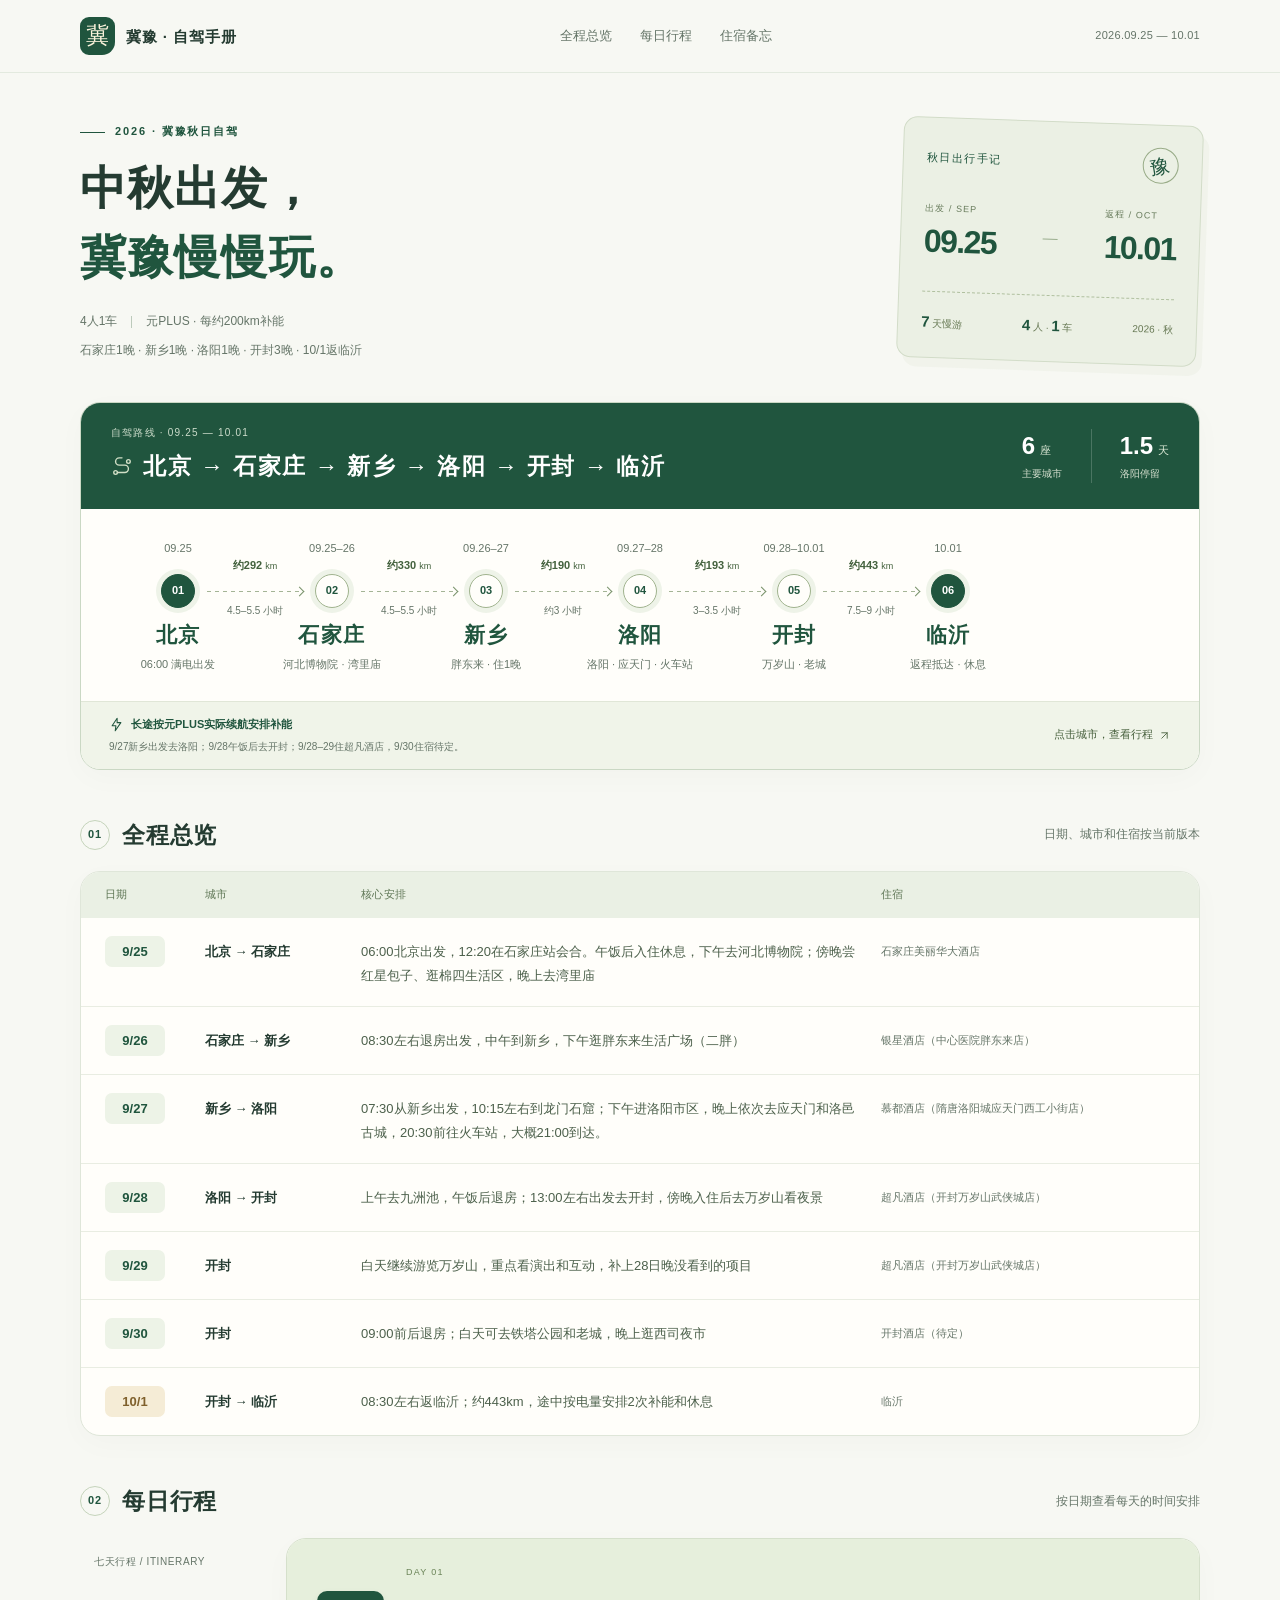
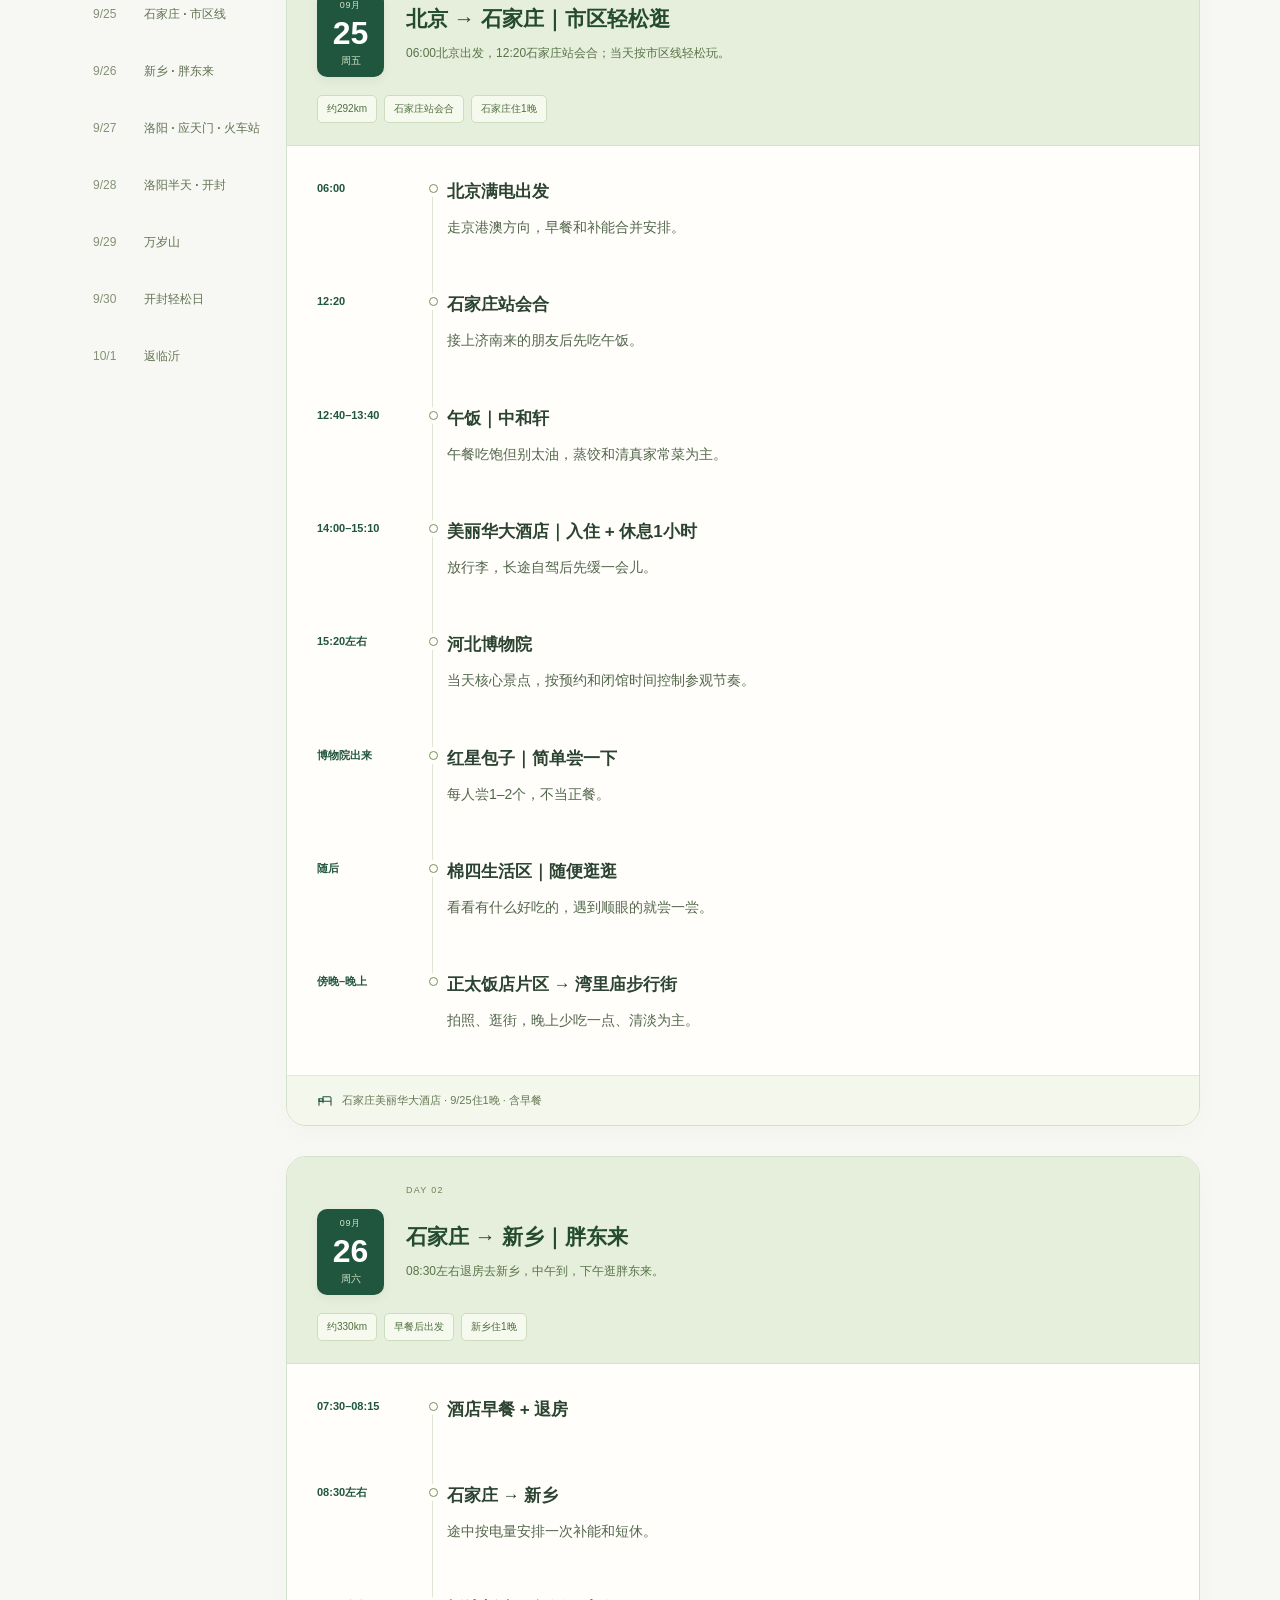
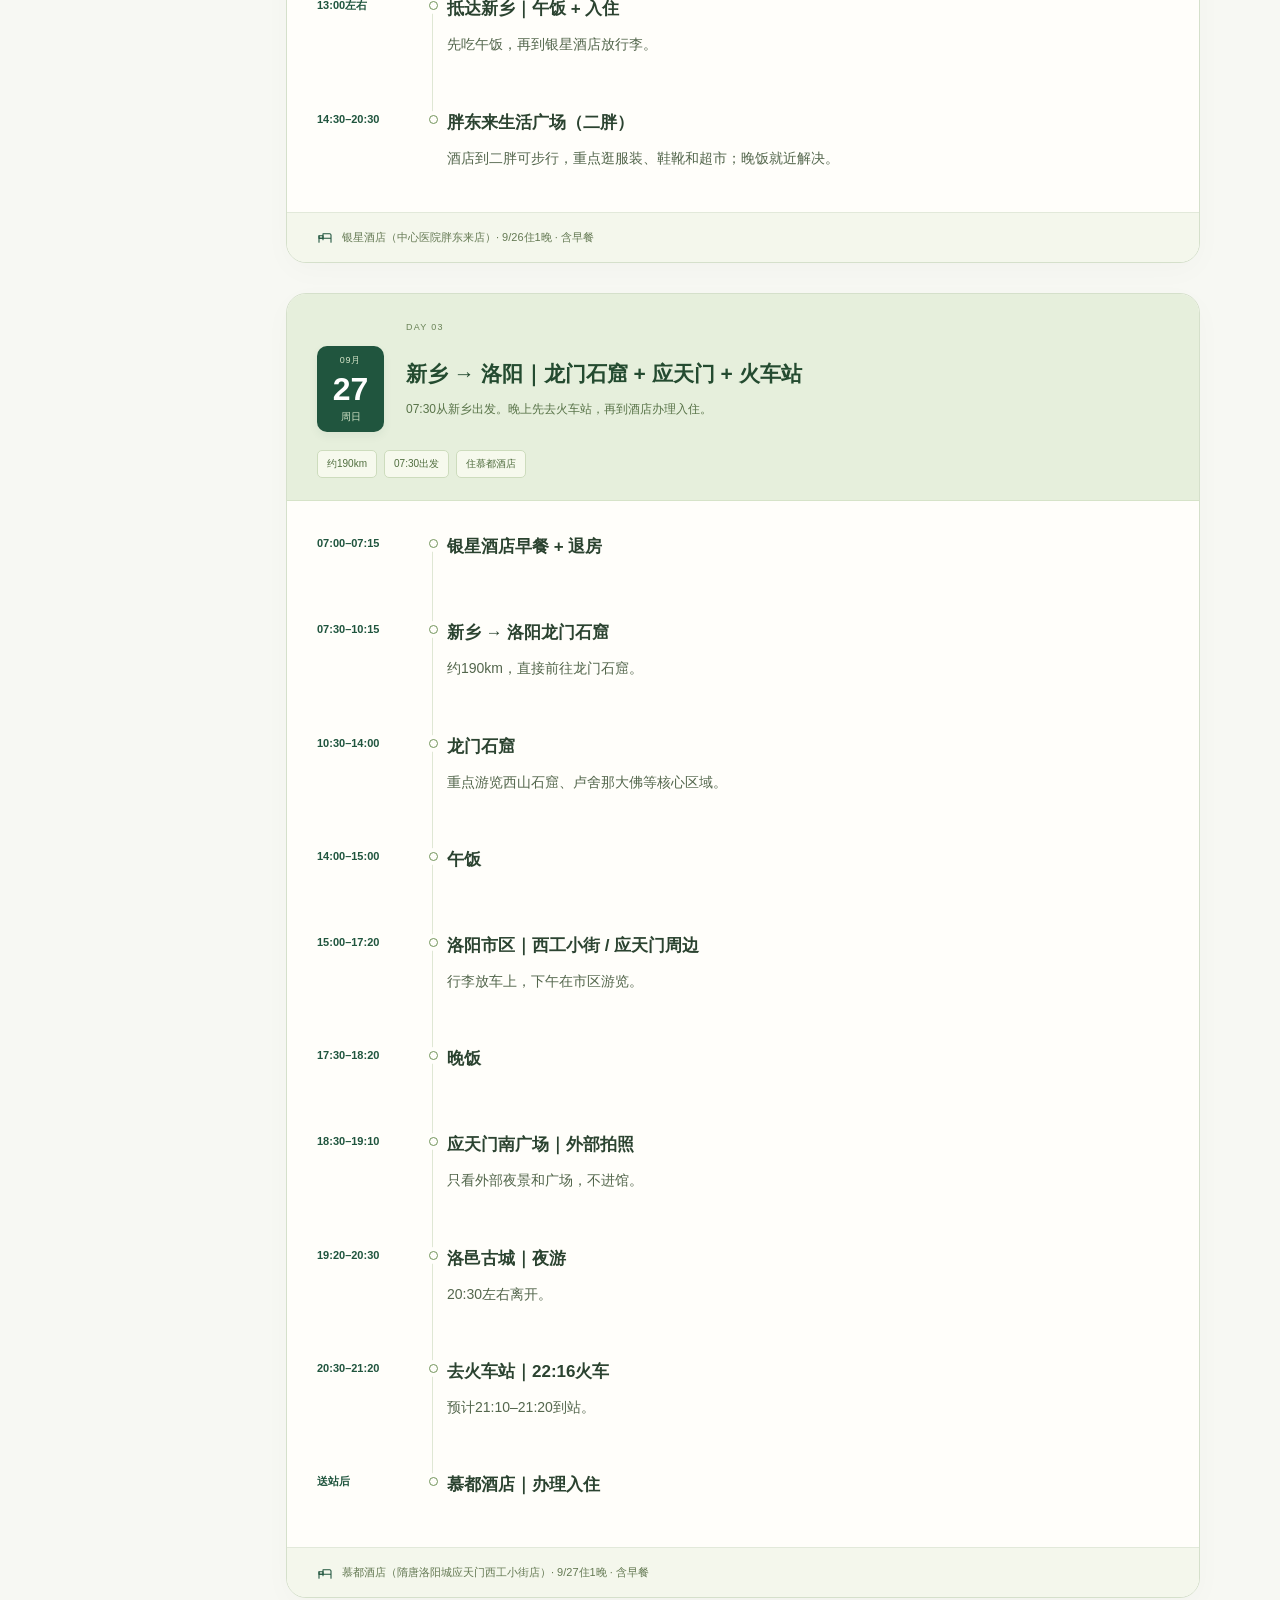
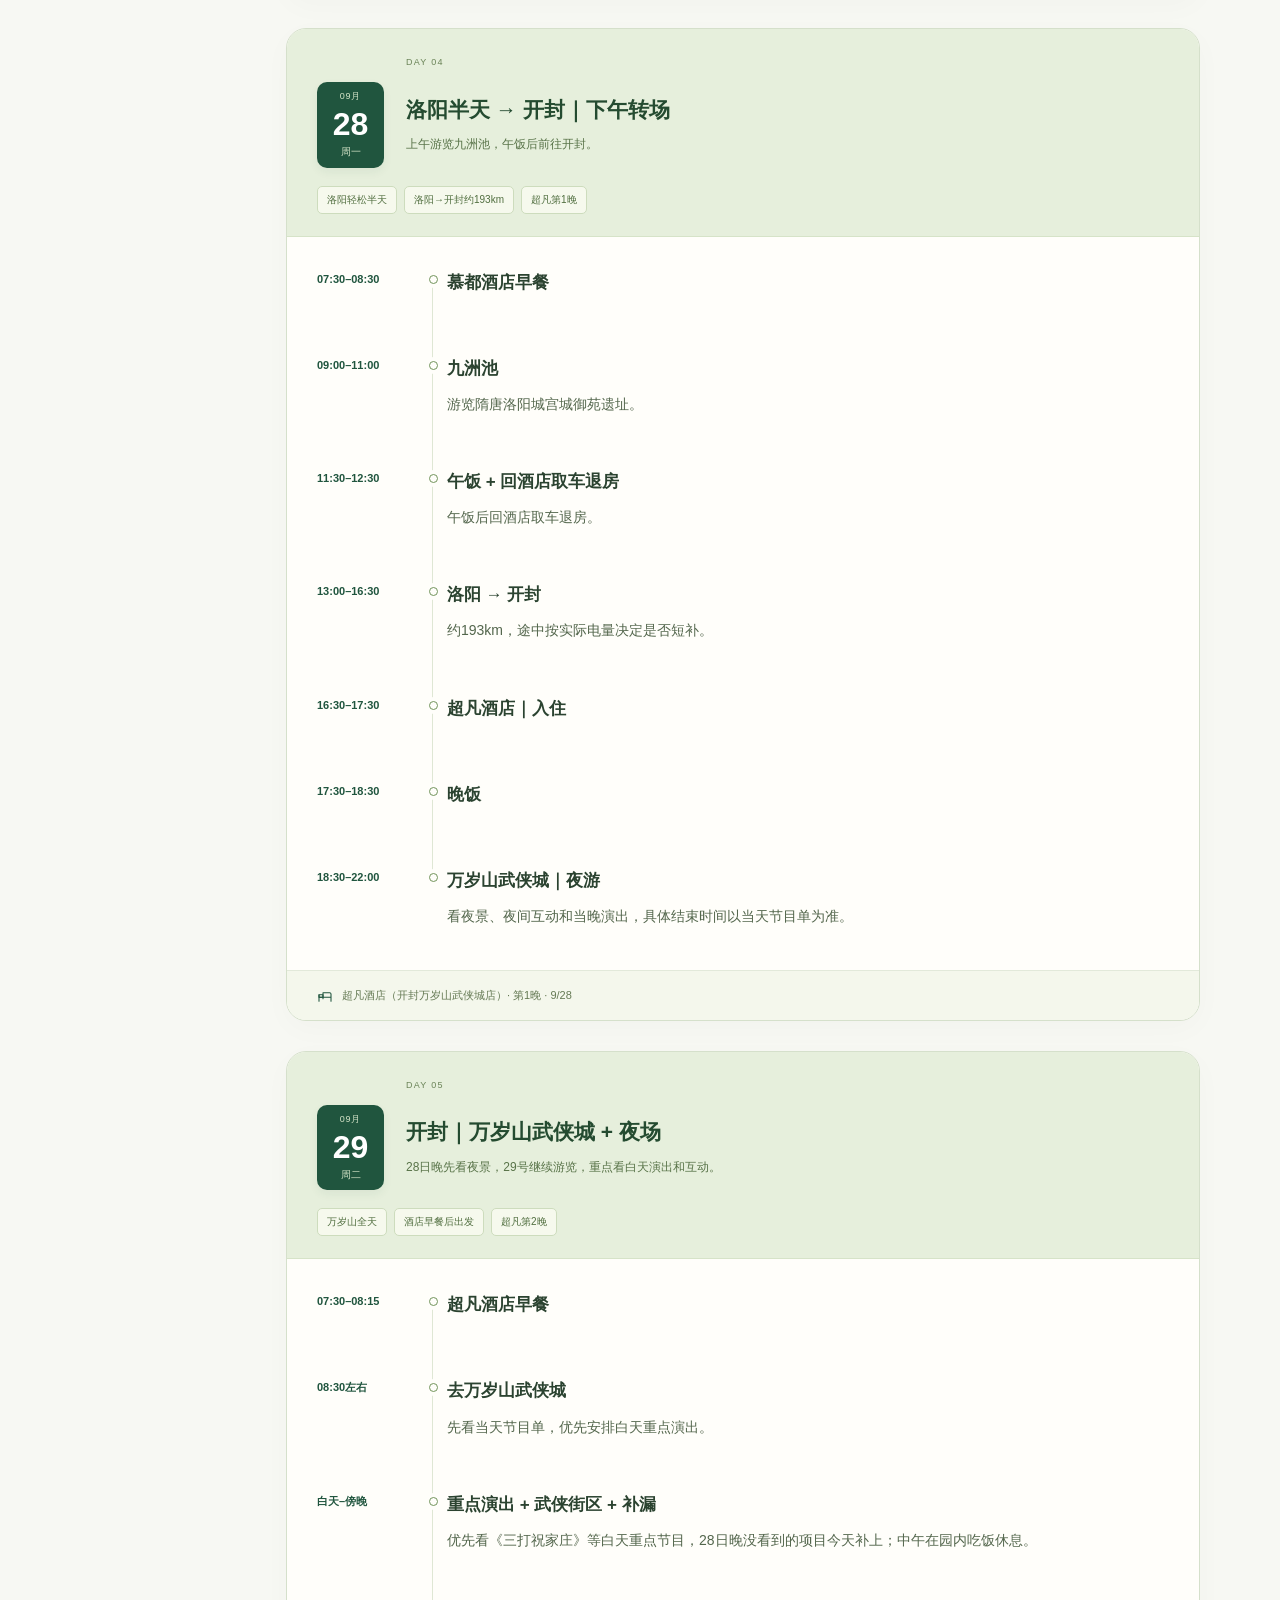
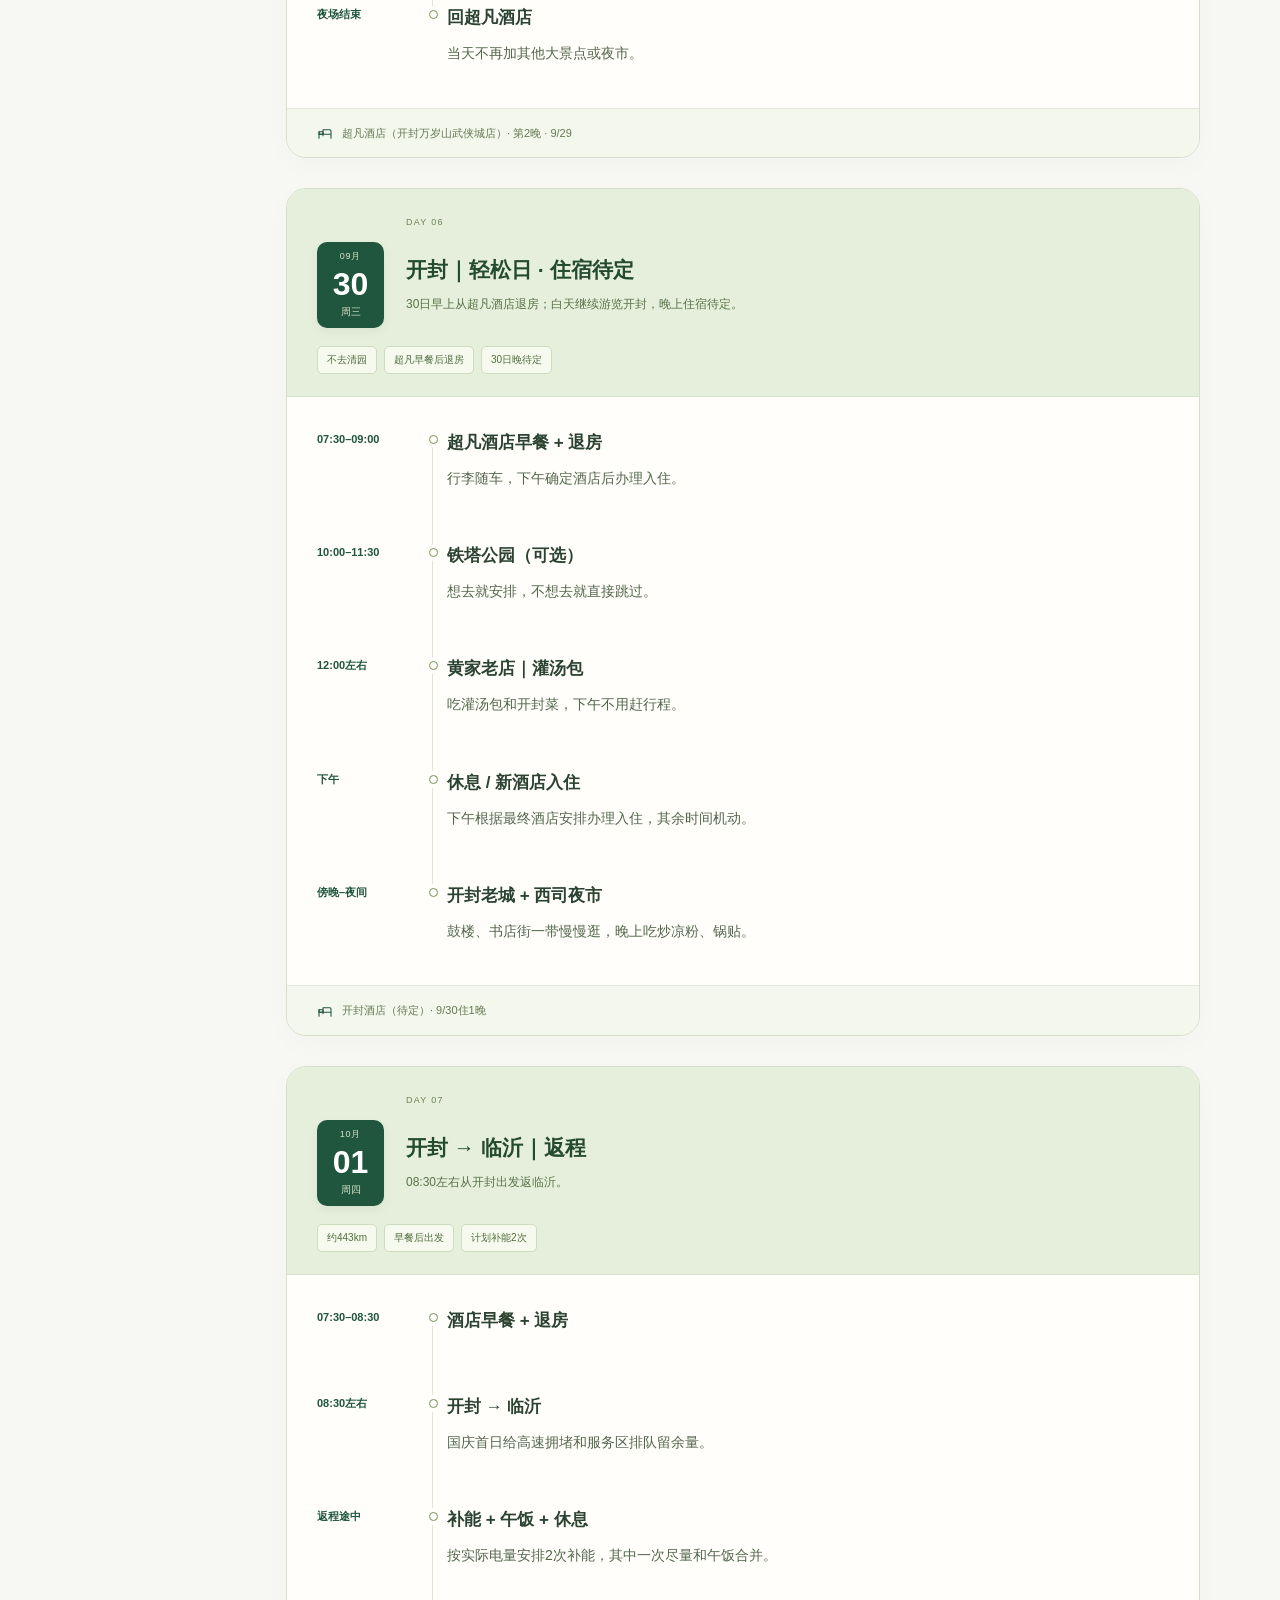
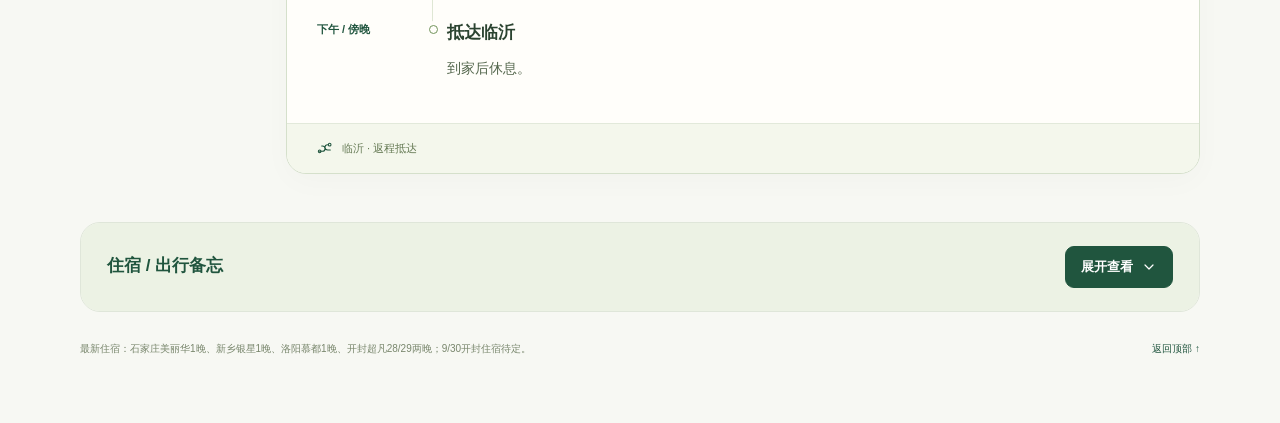
==== commit 0bbd9755: "Restore itinerary before Zhengzhou addition" ====
--- a/henan-roadtrip-2026/index.html
+++ b/henan-roadtrip-2026/index.html
@@ -5,9 +5,9 @@
 <meta charset="utf-8"/>
 <meta content="width=device-width,initial-scale=1,viewport-fit=cover" name="viewport"/>
 <meta content="#236c50" name="theme-color"/>
-<meta content="北京—石家庄—新乡—洛阳—郑州—开封—临沂新能源自驾行程，包含每日安排、住宿、距离、补能和重点景点。" name="description"/>
+<meta content="北京—石家庄—新乡—洛阳—开封—临沂新能源自驾行程，包含每日安排、住宿、距离、补能和重点景点。" name="description"/>
 <title>中秋出发 · 冀豫慢慢玩 · 2026</title>
-<link href="./journal.css?v=20260926-route7-v3" rel="stylesheet"/>
+<link href="./journal.css?v=20260922-route6-v2" rel="stylesheet"/>
 <style id="memo-disclosure-styles">
 /* Explicit disclosure labels; native details stays usable without JavaScript. */
 #memo>summary{gap:14px}
@@ -26,30 +26,29 @@
 @media print{#memo .memo-toggle{display:none}}
 </style>
 </head>
-<body data-version="20260926-zhengzhou-nomuseum-v29">
+<body data-version="20260922-miansi-food-v27">
 <a class="skip-link" href="#daily">跳到每日行程</a>
 <header class="site-header"><div class="container header-inner"><a aria-label="河南自驾手册，返回顶部" class="brand" href="#top"><span aria-hidden="true" class="brand-mark">冀</span>冀豫 · 自驾手册</a><nav aria-label="页面目录" class="chapter-nav"><a href="#overview">全程总览</a><a href="#daily">每日行程</a><a href="#memo">住宿备忘</a></nav><span class="header-date">2026.09.25 — 10.01</span></div></header>
 <main class="container" id="top">
-<section aria-labelledby="hero-title" class="hero"><div class="hero-copy"><p class="eyebrow">2026 · 冀豫秋日自驾</p><h1 class="hero-title" id="hero-title">中秋出发，<span>冀豫慢慢玩。</span></h1><div class="hero-details"><span>4人1车</span><span>元PLUS · 每约200km补能</span><span class="return-note">石家庄1晚 · 新乡1晚 · 洛阳1晚 · 郑州1晚 · 开封2晚 · 10/1返临沂</span></div></div><aside aria-label="行程信息：2026年9月25日至10月1日，7天，4人1车" class="travel-pass"><div class="pass-top"><span>秋日出行手记</span><span aria-hidden="true" class="pass-stamp">豫</span></div><div class="pass-dates"><div><small>出发 / SEP</small><strong>09.25</strong></div><span aria-hidden="true" class="pass-dash">—</span><div><small>返程 / OCT</small><strong>10.01</strong></div></div><div class="pass-bottom"><span><b>7</b> 天慢游</span><span><b>4</b> 人 · <b>1</b> 车</span><span>2026 · 秋</span></div></aside>
+<section aria-labelledby="hero-title" class="hero"><div class="hero-copy"><p class="eyebrow">2026 · 冀豫秋日自驾</p><h1 class="hero-title" id="hero-title">中秋出发，<span>冀豫慢慢玩。</span></h1><div class="hero-details"><span>4人1车</span><span>元PLUS · 每约200km补能</span><span class="return-note">石家庄1晚 · 新乡1晚 · 洛阳1晚 · 开封3晚 · 10/1返临沂</span></div></div><aside aria-label="行程信息：2026年9月25日至10月1日，7天，4人1车" class="travel-pass"><div class="pass-top"><span>秋日出行手记</span><span aria-hidden="true" class="pass-stamp">豫</span></div><div class="pass-dates"><div><small>出发 / SEP</small><strong>09.25</strong></div><span aria-hidden="true" class="pass-dash">—</span><div><small>返程 / OCT</small><strong>10.01</strong></div></div><div class="pass-bottom"><span><b>7</b> 天慢游</span><span><b>4</b> 人 · <b>1</b> 车</span><span>2026 · 秋</span></div></aside>
 <section aria-labelledby="route-preview-title" class="journey" id="route-preview">
-<header class="journey-header"><div><p class="journey-kicker">自驾路线 · 09.25 — 10.01</p><div class="journey-title-row"><svg aria-hidden="true" fill="none" stroke="currentColor" stroke-linecap="round" stroke-linejoin="round" stroke-width="1.5" viewBox="0 0 24 24"><circle cx="5" cy="18" r="2"></circle><circle cx="19" cy="6" r="2"></circle><path d="M7 18h8a4 4 0 0 0 0-8H9a4 4 0 0 1 0-8h3"></path></svg><h2 id="route-preview-title">北京 → 石家庄 → 新乡 → 洛阳 → 郑州 → 开封 → 临沂</h2></div></div><dl class="journey-summary"><div class="journey-stat"><dt>主要城市</dt><dd>7<small>座</small></dd></div><div class="journey-stat"><dt>郑州停留</dt><dd>1<small>天</small></dd></div></dl></header>
+<header class="journey-header"><div><p class="journey-kicker">自驾路线 · 09.25 — 10.01</p><div class="journey-title-row"><svg aria-hidden="true" fill="none" stroke="currentColor" stroke-linecap="round" stroke-linejoin="round" stroke-width="1.5" viewBox="0 0 24 24"><circle cx="5" cy="18" r="2"></circle><circle cx="19" cy="6" r="2"></circle><path d="M7 18h8a4 4 0 0 0 0-8H9a4 4 0 0 1 0-8h3"></path></svg><h2 id="route-preview-title">北京 → 石家庄 → 新乡 → 洛阳 → 开封 → 临沂</h2></div></div><dl class="journey-summary"><div class="journey-stat"><dt>主要城市</dt><dd>6<small>座</small></dd></div><div class="journey-stat"><dt>洛阳停留</dt><dd>1.5<small>天</small></dd></div></dl></header>
 <nav aria-label="自驾路线，点击城市查看对应行程"><ol class="journey-stops">
 <li class="journey-step"><a class="journey-stop" href="#d25"><span class="journey-date">09.25</span><span aria-hidden="true" class="journey-node">01</span><span class="journey-city">北京</span><span class="journey-caption">06:00 满电出发</span></a><div class="journey-leg"><span class="journey-distance">约292<small>km</small></span><span aria-hidden="true" class="journey-road"></span><span class="journey-time">4.5–5.5 小时</span></div></li>
 <li class="journey-step"><a class="journey-stop" href="#d25"><span class="journey-date">09.25–26</span><span aria-hidden="true" class="journey-node">02</span><span class="journey-city">石家庄</span><span class="journey-caption">河北博物院 · 湾里庙</span></a><div class="journey-leg"><span class="journey-distance">约330<small>km</small></span><span aria-hidden="true" class="journey-road"></span><span class="journey-time">4.5–5.5 小时</span></div></li>
 <li class="journey-step"><a class="journey-stop" href="#d26"><span class="journey-date">09.26–27</span><span aria-hidden="true" class="journey-node">03</span><span class="journey-city">新乡</span><span class="journey-caption">胖东来 · 住1晚</span></a><div class="journey-leg"><span class="journey-distance">约190<small>km</small></span><span aria-hidden="true" class="journey-road"></span><span class="journey-time">约3 小时</span></div></li>
-<li class="journey-step"><a class="journey-stop" href="#d27"><span class="journey-date">09.27–28</span><span aria-hidden="true" class="journey-node">04</span><span class="journey-city">洛阳</span><span class="journey-caption">龙门 · 应天门 · 洛邑古城</span></a><div class="journey-leg"><span class="journey-distance">约140<small>km</small></span><span aria-hidden="true" class="journey-road"></span><span class="journey-time">约2–2.5 小时</span></div></li>
-<li class="journey-step"><a class="journey-stop" href="#d28"><span class="journey-date">09.28–29</span><span aria-hidden="true" class="journey-node">05</span><span class="journey-city">郑州</span><span class="journey-caption">郑州记忆 · 二七广场</span></a><div class="journey-leg"><span class="journey-distance">约75<small>km</small></span><span aria-hidden="true" class="journey-road"></span><span class="journey-time">约1–1.5 小时</span></div></li>
-<li class="journey-step"><a class="journey-stop" href="#d29"><span class="journey-date">09.29–10.01</span><span aria-hidden="true" class="journey-node">06</span><span class="journey-city">开封</span><span class="journey-caption">万岁山 · 老城</span></a><div class="journey-leg"><span class="journey-distance">约443<small>km</small></span><span aria-hidden="true" class="journey-road"></span><span class="journey-time">7.5–9 小时</span></div></li>
-<li class="journey-step"><a class="journey-stop" href="#d01"><span class="journey-date">10.01</span><span aria-hidden="true" class="journey-node">07</span><span class="journey-city">临沂</span><span class="journey-caption">返程抵达 · 休息</span></a></li>
+<li class="journey-step"><a class="journey-stop" href="#d27"><span class="journey-date">09.27–28</span><span aria-hidden="true" class="journey-node">04</span><span class="journey-city">洛阳</span><span class="journey-caption">洛阳 · 应天门 · 火车站</span></a><div class="journey-leg"><span class="journey-distance">约193<small>km</small></span><span aria-hidden="true" class="journey-road"></span><span class="journey-time">3–3.5 小时</span></div></li>
+<li class="journey-step"><a class="journey-stop" href="#d28"><span class="journey-date">09.28–10.01</span><span aria-hidden="true" class="journey-node">05</span><span class="journey-city">开封</span><span class="journey-caption">万岁山 · 老城</span></a><div class="journey-leg"><span class="journey-distance">约443<small>km</small></span><span aria-hidden="true" class="journey-road"></span><span class="journey-time">7.5–9 小时</span></div></li>
+<li class="journey-step"><a class="journey-stop" href="#d01"><span class="journey-date">10.01</span><span aria-hidden="true" class="journey-node">06</span><span class="journey-city">临沂</span><span class="journey-caption">返程抵达 · 休息</span></a></li>
 </ol></nav>
-<footer class="journey-footer"><div><p class="journey-charge"><svg aria-hidden="true" fill="none" stroke="currentColor" stroke-linecap="round" stroke-linejoin="round" stroke-width="1.7" viewBox="0 0 24 24"><path d="m13 2-8 12h6l-1 8 9-13h-6z"></path></svg>长途按元PLUS实际续航安排补能</p><p class="journey-note">9/27新乡出发去洛阳；9/28早上洛阳去郑州，郑州玩一天住1晚；9/29一早去开封，全天只玩万岁山；9/30住宿待定。</p></div><span class="journey-hint">点击城市，查看行程<svg aria-hidden="true" fill="none" stroke="currentColor" stroke-linecap="round" stroke-linejoin="round" stroke-width="1.6" viewBox="0 0 24 24"><path d="M7 17 17 7M7 7h10v10"></path></svg></span></footer>
+<footer class="journey-footer"><div><p class="journey-charge"><svg aria-hidden="true" fill="none" stroke="currentColor" stroke-linecap="round" stroke-linejoin="round" stroke-width="1.7" viewBox="0 0 24 24"><path d="m13 2-8 12h6l-1 8 9-13h-6z"></path></svg>长途按元PLUS实际续航安排补能</p><p class="journey-note">9/27新乡出发去洛阳；9/28午饭后去开封；9/28–29住超凡酒店，9/30住宿待定。</p></div><span class="journey-hint">点击城市，查看行程<svg aria-hidden="true" fill="none" stroke="currentColor" stroke-linecap="round" stroke-linejoin="round" stroke-width="1.6" viewBox="0 0 24 24"><path d="M7 17 17 7M7 7h10v10"></path></svg></span></footer>
 </section></section>
 <section aria-labelledby="overview-title" class="overview-section" id="overview"><div class="section-heading"><span class="section-index">01</span><h2 id="overview-title">全程总览</h2><p class="section-subtitle">日期、城市和住宿按当前版本</p></div><div class="overview-panel"><div aria-hidden="true" class="overview-labels"><span>日期</span><div><span>城市</span><span>核心安排</span><span>住宿</span></div></div><ol class="overview-list">
 <li class="overview-row"><a class="overview-date" href="#d25">9/25</a><div class="overview-detail"><div class="overview-city">北京 → 石家庄</div><p class="overview-plan">06:00北京出发，12:20在石家庄站会合。午饭后入住休息，下午去河北博物院；傍晚尝红星包子、逛棉四生活区，晚上去湾里庙</p><p class="overview-stay">石家庄美丽华大酒店</p></div></li>
 <li class="overview-row"><a class="overview-date" href="#d26">9/26</a><div class="overview-detail"><div class="overview-city">石家庄 → 新乡</div><p class="overview-plan">08:30左右退房出发，中午到新乡，下午逛胖东来生活广场（二胖）</p><p class="overview-stay">银星酒店（中心医院胖东来店）</p></div></li>
 <li class="overview-row"><a class="overview-date" href="#d27">9/27</a><div class="overview-detail"><div class="overview-city">新乡 → 洛阳</div><p class="overview-plan">07:30从新乡出发，10:15左右到龙门石窟；下午进洛阳市区，晚上依次去应天门和洛邑古城，20:30前往火车站，大概21:00到达。</p><p class="overview-stay">慕都酒店（隋唐洛阳城应天门西工小街店）</p></div></li>
-<li class="overview-row"><a class="overview-date" href="#d28">9/28</a><div class="overview-detail"><div class="overview-city">洛阳 → 郑州</div><p class="overview-plan">早餐后退房前往郑州；中午前后到郑州，先逛郑州记忆1952油化厂，下午入住休息，傍晚去二七广场和德化街，晚上再看如意湖城市夜景</p><p class="overview-stay">郑州酒店（待定）</p></div></li>
-<li class="overview-row"><a class="overview-date" href="#d29">9/29</a><div class="overview-detail"><div class="overview-city">郑州 → 开封</div><p class="overview-plan">08:00左右从郑州出发，上午到开封；当天只玩万岁山，重点看白天演出、互动和夜场</p><p class="overview-stay">超凡酒店（开封万岁山武侠城店）</p></div></li>
+<li class="overview-row"><a class="overview-date" href="#d28">9/28</a><div class="overview-detail"><div class="overview-city">洛阳 → 开封</div><p class="overview-plan">上午去九洲池，午饭后退房；13:00左右出发去开封，傍晚入住后去万岁山看夜景</p><p class="overview-stay">超凡酒店（开封万岁山武侠城店）</p></div></li>
+<li class="overview-row"><a class="overview-date" href="#d29">9/29</a><div class="overview-detail"><div class="overview-city">开封</div><p class="overview-plan">白天继续游览万岁山，重点看演出和互动，补上28日晚没看到的项目</p><p class="overview-stay">超凡酒店（开封万岁山武侠城店）</p></div></li>
 <li class="overview-row"><a class="overview-date" href="#d30">9/30</a><div class="overview-detail"><div class="overview-city">开封</div><p class="overview-plan">09:00前后退房；白天可去铁塔公园和老城，晚上逛西司夜市</p><p class="overview-stay">开封酒店（待定）</p></div></li>
 <li class="overview-row"><a class="overview-date" href="#d01">10/1</a><div class="overview-detail"><div class="overview-city">开封 → 临沂</div><p class="overview-plan">08:30左右返临沂；约443km，途中按电量安排2次补能和休息</p><p class="overview-stay">临沂</p></div></li>
 </ol></div></section>
@@ -57,8 +56,8 @@
 <a class="day-link" href="#d25"><span>9/25</span><b>石家庄 · 市区线</b></a>
 <a class="day-link" href="#d26"><span>9/26</span><b>新乡 · 胖东来</b></a>
 <a class="day-link" href="#d27"><span>9/27</span><b>洛阳 · 应天门 · 火车站</b></a>
-<a class="day-link" href="#d28"><span>9/28</span><b>郑州一日</b></a>
-<a class="day-link" href="#d29"><span>9/29</span><b>郑州 → 开封 · 万岁山</b></a>
+<a class="day-link" href="#d28"><span>9/28</span><b>洛阳半天 · 开封</b></a>
+<a class="day-link" href="#d29"><span>9/29</span><b>万岁山</b></a>
 <a class="day-link" href="#d30"><span>9/30</span><b>开封轻松日</b></a>
 <a class="day-link" href="#d01"><span>10/1</span><b>返临沂</b></a>
 </div></nav>
@@ -102,26 +101,25 @@
 </ol><footer class="day-lodging"><svg aria-hidden="true" class="icon" fill="none" height="20" stroke="currentColor" stroke-linecap="round" stroke-linejoin="round" stroke-width="1.6" viewBox="0 0 24 24" width="20"><path d="M3 18v-8m18 8V9a2 2 0 0 0-2-2H9v9M3 14h18M3 18v2m18-2v2"></path><path d="M3 10h6v4H3z"></path></svg><span>慕都酒店（隋唐洛阳城应天门西工小街店）· 9/27住1晚 · 含早餐</span></footer></article>
 
 <article aria-labelledby="title-d28" class="day-card" data-day="04" id="d28">
-<header class="day-header" data-label="DAY 04"><div class="day-heading"><div class="date-tile"><small>09月</small><strong>28</strong><span>周一</span></div><div><h2 id="title-d28">洛阳 → 郑州｜郑州城市一日</h2><p class="day-description">早上离开洛阳，中午前后到郑州；不安排博物馆，以老厂区、老商圈和城市夜景为主。</p></div></div><div class="day-meta"><span class="meta-tag">洛阳→郑州约140km</span><span class="meta-tag">不安排博物馆</span><span class="meta-tag">郑州住1晚</span></div></header>
+<header class="day-header" data-label="DAY 04"><div class="day-heading"><div class="date-tile"><small>09月</small><strong>28</strong><span>周一</span></div><div><h2 id="title-d28">洛阳半天 → 开封｜下午转场</h2><p class="day-description">上午游览九洲池，午饭后前往开封。</p></div></div><div class="day-meta"><span class="meta-tag">洛阳轻松半天</span><span class="meta-tag">洛阳→开封约193km</span><span class="meta-tag">超凡第1晚</span></div></header>
 <ol class="timeline">
-<li class="timeline-entry"><div class="entry-time">07:30–08:15</div><div class="entry-content"><h3>慕都酒店早餐 + 退房</h3><p>今天把九洲池取消，给郑州留完整一天。</p></div></li>
-<li class="timeline-entry"><div class="entry-time">08:30–10:30</div><div class="entry-content"><h3>洛阳 → 郑州</h3><p>约140km，上午直接进郑州市区；今天不赶景点数量，整体按轻松逛吃来安排。</p></div></li>
-<li class="timeline-entry"><div class="entry-time">10:45–12:45</div><div class="entry-content"><h3>郑州记忆1952油化厂｜老厂区慢慢逛</h3><p>红砖老厂房、老烟囱和文创小店为主，不是博物馆；随便走走、拍照、看看店，累了就坐一会儿。</p></div></li>
-<li class="timeline-entry"><div class="entry-time">13:00–14:00</div><div class="entry-content"><h3>午饭｜烩面 / 河南家常菜</h3><p>找干净、接地气的店吃饱，不专门追网红店。</p></div></li>
-<li class="timeline-entry"><div class="entry-time">14:30–16:00</div><div class="entry-content"><h3>郑州酒店｜入住 + 休息</h3><p>住宿先不写死；停车后休息一下，傍晚再出门。</p></div></li>
-<li class="timeline-entry"><div class="entry-time">16:30–19:30</div><div class="entry-content"><h3>二七广场 + 德化步行街｜逛街 + 晚饭</h3><p>不进展馆，只在二七广场和德化街一带走走；看看老商圈，顺便找本地小吃。中心区停车不省心，建议车留酒店后地铁或打车往返。</p></div></li>
-<li class="timeline-entry"><div class="entry-time">20:00–21:30</div><div class="entry-content"><h3>如意湖｜大玉米城市夜景</h3><p>如果当天不累就过去看看郑东新区夜景；累了可以直接取消，回酒店休息。</p></div></li>
-</ol><footer class="day-lodging"><svg aria-hidden="true" class="icon" fill="none" height="20" stroke="currentColor" stroke-linecap="round" stroke-linejoin="round" stroke-width="1.6" viewBox="0 0 24 24" width="20"><path d="M3 18v-8m18 8V9a2 2 0 0 0-2-2H9v9M3 14h18M3 18v2m18-2v2"></path><path d="M3 10h6v4H3z"></path></svg><span>郑州酒店（待定）· 9/28住1晚</span></footer></article>
+<li class="timeline-entry"><div class="entry-time">07:30–08:30</div><div class="entry-content"><h3>慕都酒店早餐</h3></div></li>
+<li class="timeline-entry"><div class="entry-time">09:00–11:00</div><div class="entry-content"><h3>九洲池</h3><p>游览隋唐洛阳城宫城御苑遗址。</p></div></li>
+<li class="timeline-entry"><div class="entry-time">11:30–12:30</div><div class="entry-content"><h3>午饭 + 回酒店取车退房</h3><p>午饭后回酒店取车退房。</p></div></li>
+<li class="timeline-entry"><div class="entry-time">13:00–16:30</div><div class="entry-content"><h3>洛阳 → 开封</h3><p>约193km，途中按实际电量决定是否短补。</p></div></li>
+<li class="timeline-entry"><div class="entry-time">16:30–17:30</div><div class="entry-content"><h3>超凡酒店｜入住</h3></div></li>
+<li class="timeline-entry"><div class="entry-time">17:30–18:30</div><div class="entry-content"><h3>晚饭</h3></div></li>
+<li class="timeline-entry"><div class="entry-time">18:30–22:00</div><div class="entry-content"><h3>万岁山武侠城｜夜游</h3><p>看夜景、夜间互动和当晚演出，具体结束时间以当天节目单为准。</p></div></li>
+</ol><footer class="day-lodging"><svg aria-hidden="true" class="icon" fill="none" height="20" stroke="currentColor" stroke-linecap="round" stroke-linejoin="round" stroke-width="1.6" viewBox="0 0 24 24" width="20"><path d="M3 18v-8m18 8V9a2 2 0 0 0-2-2H9v9M3 14h18M3 18v2m18-2v2"></path><path d="M3 10h6v4H3z"></path></svg><span>超凡酒店（开封万岁山武侠城店）· 第1晚 · 9/28</span></footer></article>
 
 <article aria-labelledby="title-d29" class="day-card" data-day="05" id="d29">
-<header class="day-header" data-label="DAY 05"><div class="day-heading"><div class="date-tile"><small>09月</small><strong>29</strong><span>周二</span></div><div><h2 id="title-d29">郑州 → 开封｜万岁山全天</h2><p class="day-description">早上从郑州去开封，上午到万岁山；29号仍然只安排万岁山，不再加其他景点。</p></div></div><div class="day-meta"><span class="meta-tag">郑州→开封约75km</span><span class="meta-tag">万岁山全天</span><span class="meta-tag">开封住1晚</span></div></header>
+<header class="day-header" data-label="DAY 05"><div class="day-heading"><div class="date-tile"><small>09月</small><strong>29</strong><span>周二</span></div><div><h2 id="title-d29">开封｜万岁山武侠城 + 夜场</h2><p class="day-description">28日晚先看夜景，29号继续游览，重点看白天演出和互动。</p></div></div><div class="day-meta"><span class="meta-tag">万岁山全天</span><span class="meta-tag">酒店早餐后出发</span><span class="meta-tag">超凡第2晚</span></div></header>
 <ol class="timeline">
-<li class="timeline-entry"><div class="entry-time">07:00–07:45</div><div class="entry-content"><h3>酒店早餐 + 退房</h3></div></li>
-<li class="timeline-entry"><div class="entry-time">08:00–09:30</div><div class="entry-content"><h3>郑州 → 开封</h3><p>约75km，直接去万岁山片区；到开封后先停车、寄存行李。</p></div></li>
-<li class="timeline-entry"><div class="entry-time">10:00左右</div><div class="entry-content"><h3>万岁山武侠城｜入园</h3><p>先看当天节目单，优先锁定白天重点演出。</p></div></li>
-<li class="timeline-entry"><div class="entry-time">白天–夜场</div><div class="entry-content"><h3>重点演出 + 武侠街区 + 夜场</h3><p>优先看《三打祝家庄》等重点节目，中午在园内吃饭休息；当天不再安排其他大景点或夜市。</p></div></li>
-<li class="timeline-entry"><div class="entry-time">夜场结束</div><div class="entry-content"><h3>回超凡酒店</h3><p>当天走路多，结束后直接回酒店休息。</p></div></li>
-</ol><footer class="day-lodging"><svg aria-hidden="true" class="icon" fill="none" height="20" stroke="currentColor" stroke-linecap="round" stroke-linejoin="round" stroke-width="1.6" viewBox="0 0 24 24" width="20"><path d="M3 18v-8m18 8V9a2 2 0 0 0-2-2H9v9M3 14h18M3 18v2m18-2v2"></path><path d="M3 10h6v4H3z"></path></svg><span>超凡酒店（开封万岁山武侠城店）· 9/29住1晚 · 需按新行程确认订单日期</span></footer></article>
+<li class="timeline-entry"><div class="entry-time">07:30–08:15</div><div class="entry-content"><h3>超凡酒店早餐</h3></div></li>
+<li class="timeline-entry"><div class="entry-time">08:30左右</div><div class="entry-content"><h3>去万岁山武侠城</h3><p>先看当天节目单，优先安排白天重点演出。</p></div></li>
+<li class="timeline-entry"><div class="entry-time">白天–傍晚</div><div class="entry-content"><h3>重点演出 + 武侠街区 + 补漏</h3><p>优先看《三打祝家庄》等白天重点节目，28日晚没看到的项目今天补上；中午在园内吃饭休息。</p></div></li>
+<li class="timeline-entry"><div class="entry-time">夜场结束</div><div class="entry-content"><h3>回超凡酒店</h3><p>当天不再加其他大景点或夜市。</p></div></li>
+</ol><footer class="day-lodging"><svg aria-hidden="true" class="icon" fill="none" height="20" stroke="currentColor" stroke-linecap="round" stroke-linejoin="round" stroke-width="1.6" viewBox="0 0 24 24" width="20"><path d="M3 18v-8m18 8V9a2 2 0 0 0-2-2H9v9M3 14h18M3 18v2m18-2v2"></path><path d="M3 10h6v4H3z"></path></svg><span>超凡酒店（开封万岁山武侠城店）· 第2晚 · 9/29</span></footer></article>
 
 <article aria-labelledby="title-d30" class="day-card" data-day="06" id="d30">
 <header class="day-header" data-label="DAY 06"><div class="day-heading"><div class="date-tile"><small>09月</small><strong>30</strong><span>周三</span></div><div><h2 id="title-d30">开封｜轻松日 · 住宿待定</h2><p class="day-description">30日早上从超凡酒店退房；白天继续游览开封，晚上住宿待定。</p></div></div><div class="day-meta"><span class="meta-tag">不去清园</span><span class="meta-tag">超凡早餐后退房</span><span class="meta-tag">30日晚待定</span></div></header>
@@ -146,14 +144,13 @@
 <details class="memo" id="memo"><summary><span class="memo-heading">住宿 / 出行备忘</span><span class="memo-toggle"><span class="memo-expand">展开查看</span><span class="memo-collapse">收起</span><svg aria-hidden="true" class="memo-chevron" viewBox="0 0 24 24" fill="none" stroke="currentColor" stroke-width="1.8" stroke-linecap="round" stroke-linejoin="round"><path d="m6 9 6 6 6-6"></path></svg></span></summary><dl class="memo-list">
 <div class="memo-row"><dt>9/25 石家庄</dt><dd><b>已定：石家庄美丽华大酒店</b><br/>9/25住1晚；9/26退房去新乡。</dd></div>
 <div class="memo-row"><dt>9/26 新乡</dt><dd><b>已定：银星酒店（中心医院胖东来店）</b><br/>9/26住1晚；9/27 07:30去洛阳。</dd></div>
-<div class="memo-row"><dt>9/27 洛阳</dt><dd><b>已定：慕都酒店（隋唐洛阳城应天门西工小街店）</b><br/>9/27住1晚；07:30从新乡出发，上午游龙门石窟，晚上去应天门和洛邑古城；20:30前往火车站，朋友乘22:16的火车离开。9/28早餐后退房去郑州，不再安排九洲池。</dd></div>
-<div class="memo-row"><dt>9/28 郑州</dt><dd><b>住宿待定</b><br/>9/28住1晚；不安排博物馆，白天逛郑州记忆1952油化厂，傍晚二七广场 / 德化街，晚上如意湖夜景可选；9/29约08:00退房去开封。</dd></div>
-<div class="memo-row"><dt>9/29 开封</dt><dd><b>超凡酒店（开封万岁山武侠城店）</b><br/>按新行程需确认原订单日期是否调整为9/29入住；当天只玩万岁山。</dd></div>
-<div class="memo-row"><dt>9/30 开封</dt><dd><b>住宿待定</b><br/>30号早上从超凡退房后另选酒店；不去清明上河园，安排铁塔公园可选 + 老城 + 西司夜市。</dd></div>
+<div class="memo-row"><dt>9/27 洛阳</dt><dd><b>已定：慕都酒店（隋唐洛阳城应天门西工小街店）</b><br/>9/27住1晚；07:30从新乡出发，上午游龙门石窟，晚上去应天门和洛邑古城；20:30前往火车站，朋友乘22:16的火车离开。9/28上午游九洲池，午饭后去开封。</dd></div>
+<div class="memo-row"><dt>9/28–29 开封</dt><dd><b>已定：超凡酒店（开封万岁山武侠城店）</b><br/>9/28入住，9/30早上退房，共2晚；28日晚游万岁山夜场，29日继续游览万岁山。</dd></div>
+<div class="memo-row"><dt>9/30 开封</dt><dd><b>住宿待定</b><br/>30号晚另选酒店；不去清明上河园，安排铁塔公园可选 + 老城 + 西司夜市。</dd></div>
 <div class="memo-row"><dt>10/1 返程</dt><dd><b>开封 → 临沂</b><br/>约443km，中途按实际电量安排2次补能。</dd></div>
-<div class="memo-row"><dt>补能规划</dt><dd>北京→石家庄约292km；石家庄→新乡约330km；新乡→洛阳约190km；洛阳→郑州约140km；郑州→开封约75km；开封→临沂约443km。洛阳到郑州、郑州到开封都属于短途，结合酒店或商场停车顺手补电；返临沂按2次补能预留。</dd></div>
+<div class="memo-row"><dt>补能规划</dt><dd>北京→石家庄约292km；石家庄→新乡约330km；新乡→洛阳约190km；洛阳→开封约193km；开封→临沂约443km。短途到达后补，返临沂按2次补能预留。</dd></div>
 </dl></details>
-<footer class="page-footer"><p>最新住宿：石家庄美丽华1晚、新乡银星1晚、洛阳慕都1晚；新增9/28郑州1晚（待定）；9/29开封超凡需确认订单日期，9/30开封住宿待定。</p><a class="back-top" href="#top">返回顶部 ↑</a></footer>
+<footer class="page-footer"><p>最新住宿：石家庄美丽华1晚、新乡银星1晚、洛阳慕都1晚、开封超凡28/29两晚；9/30开封住宿待定。</p><a class="back-top" href="#top">返回顶部 ↑</a></footer>
 </main>
 <a aria-label="返回顶部" class="floating-top" hidden="" href="#top">↑</a><script defer="" src="./journal.js?v=20260918-2"></script>
 </body>
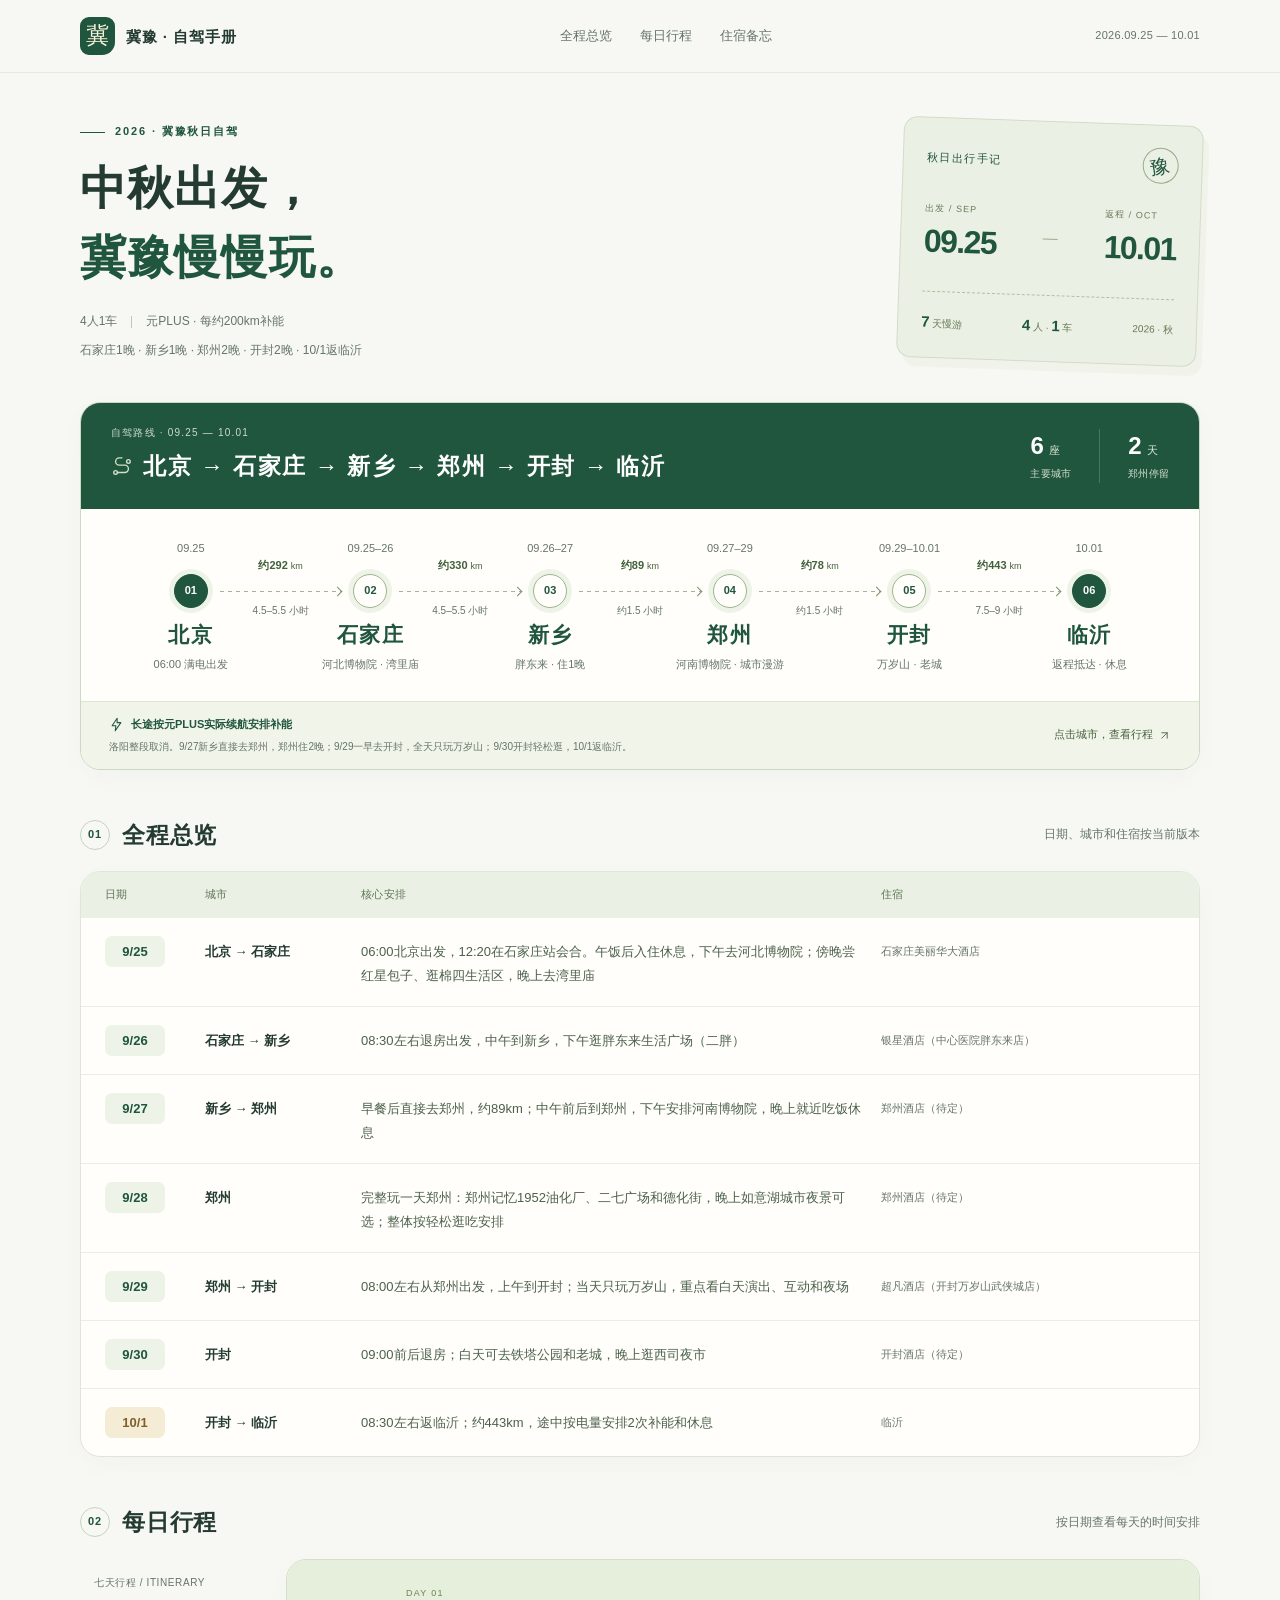
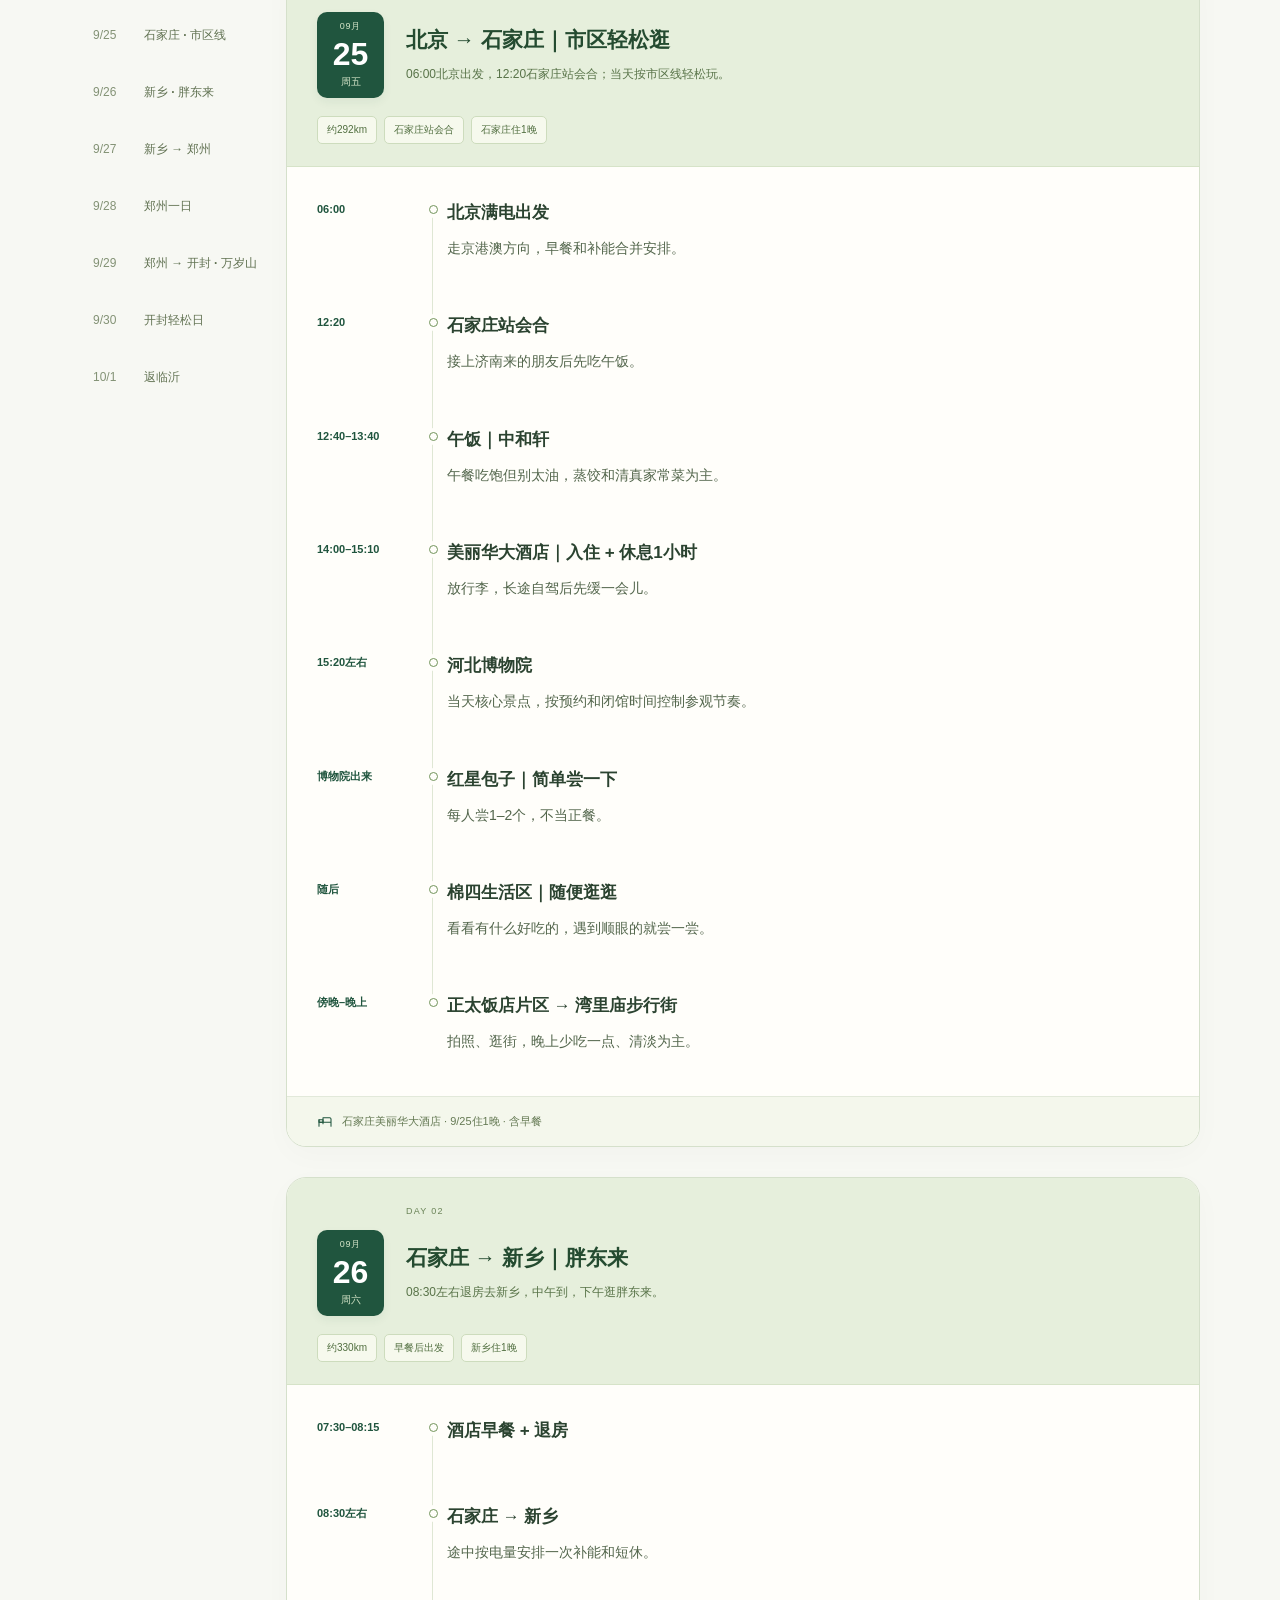
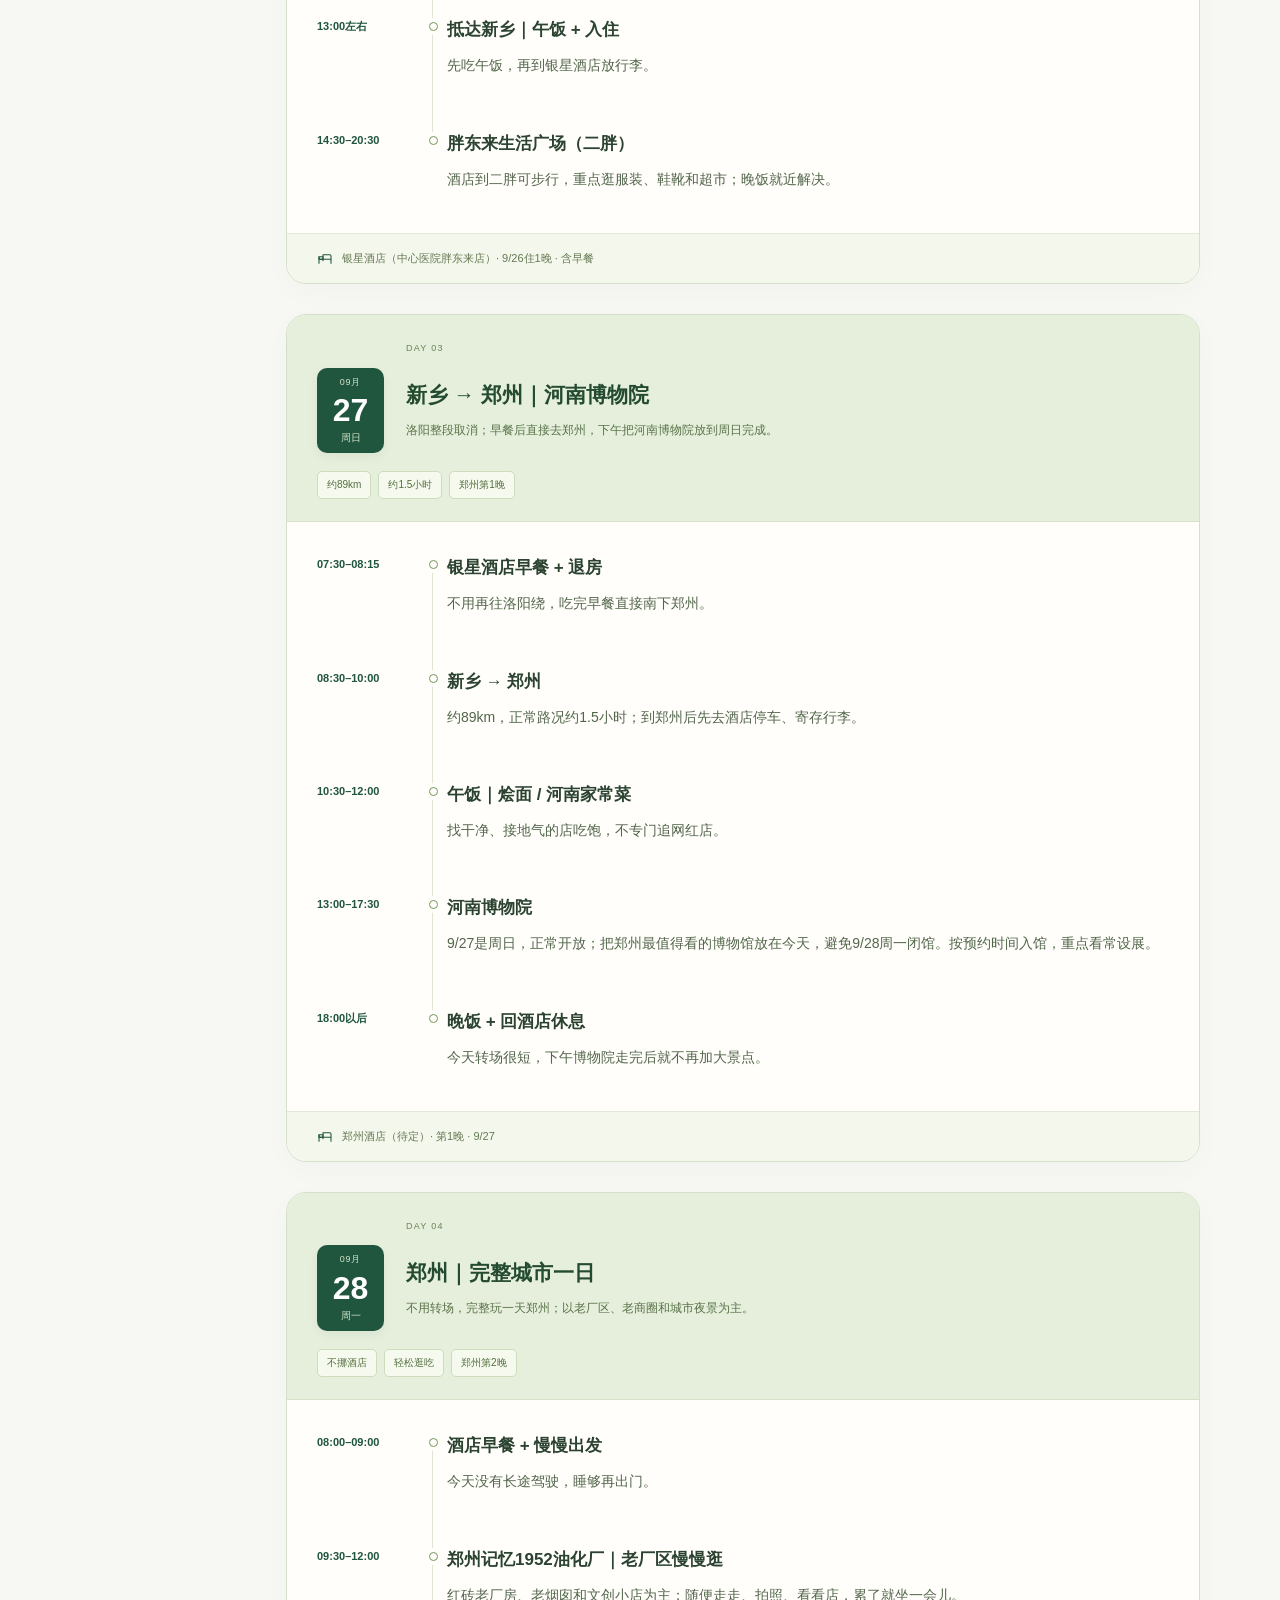
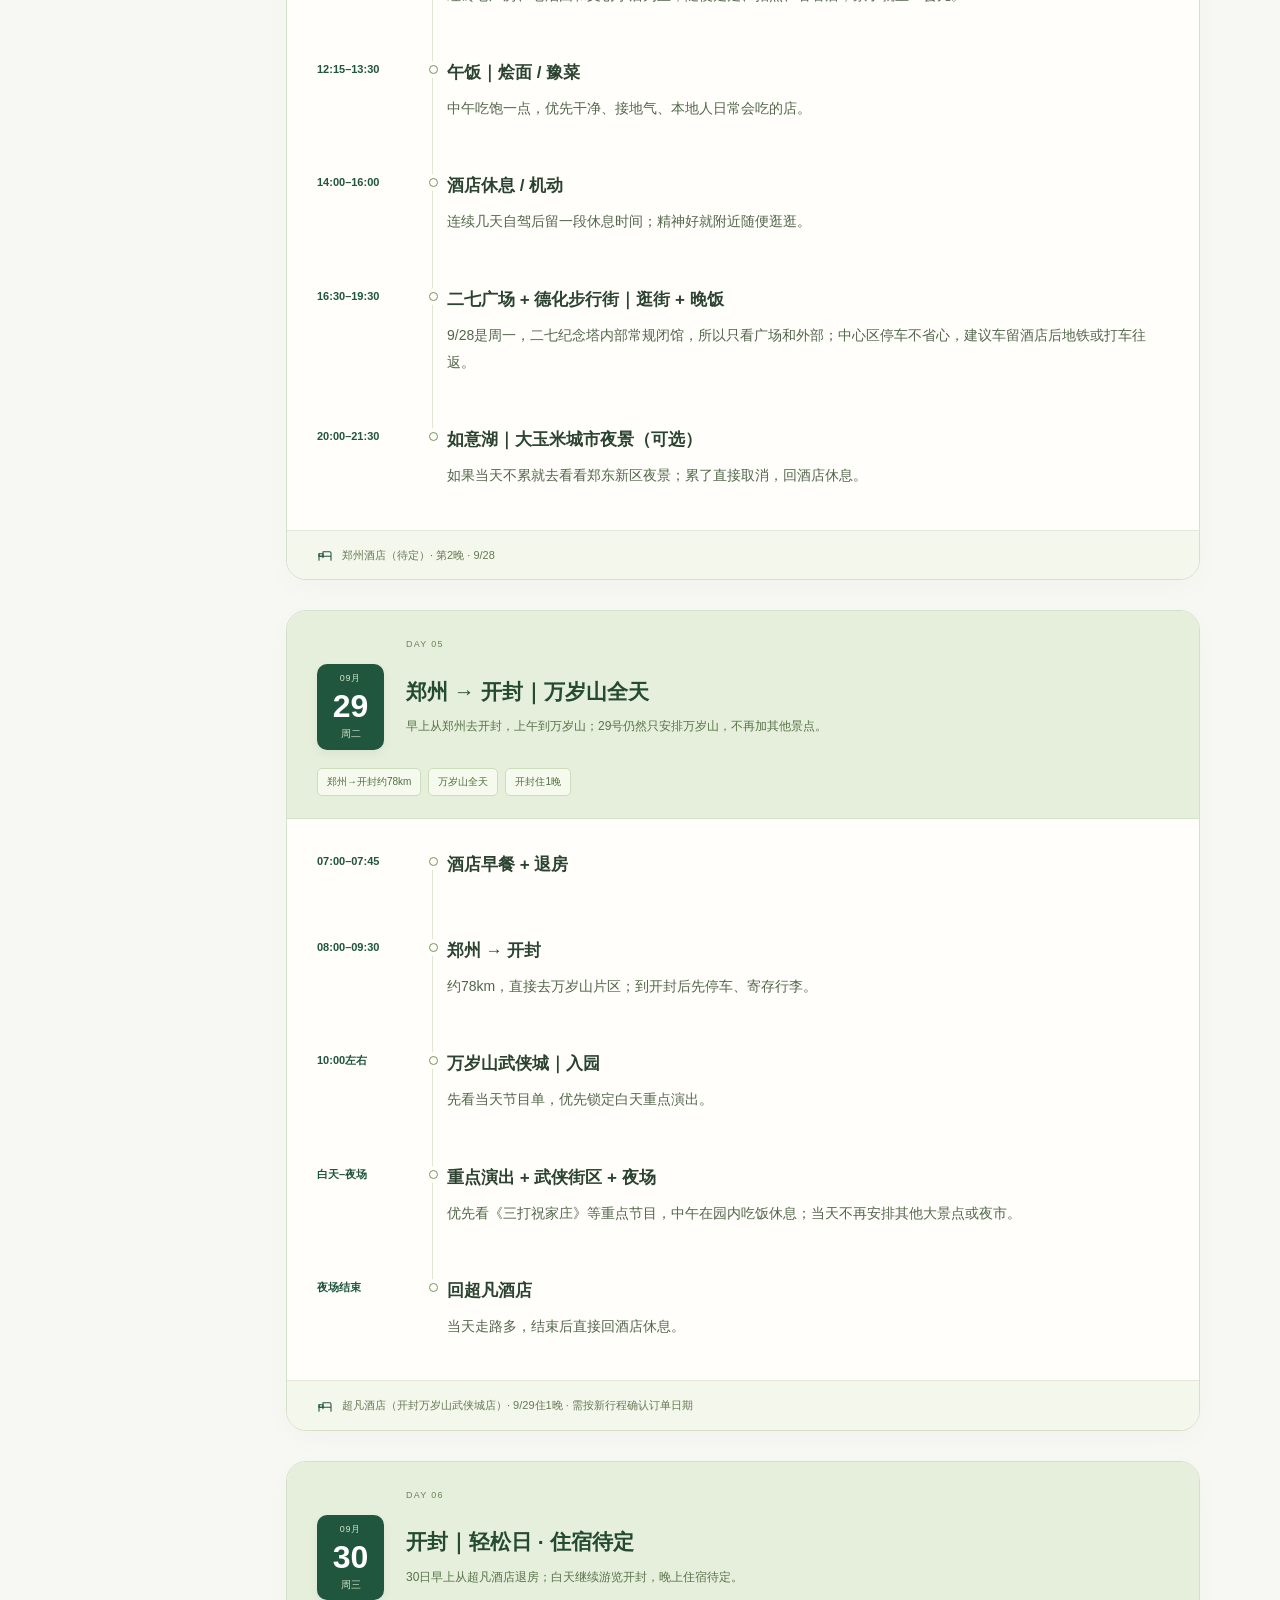
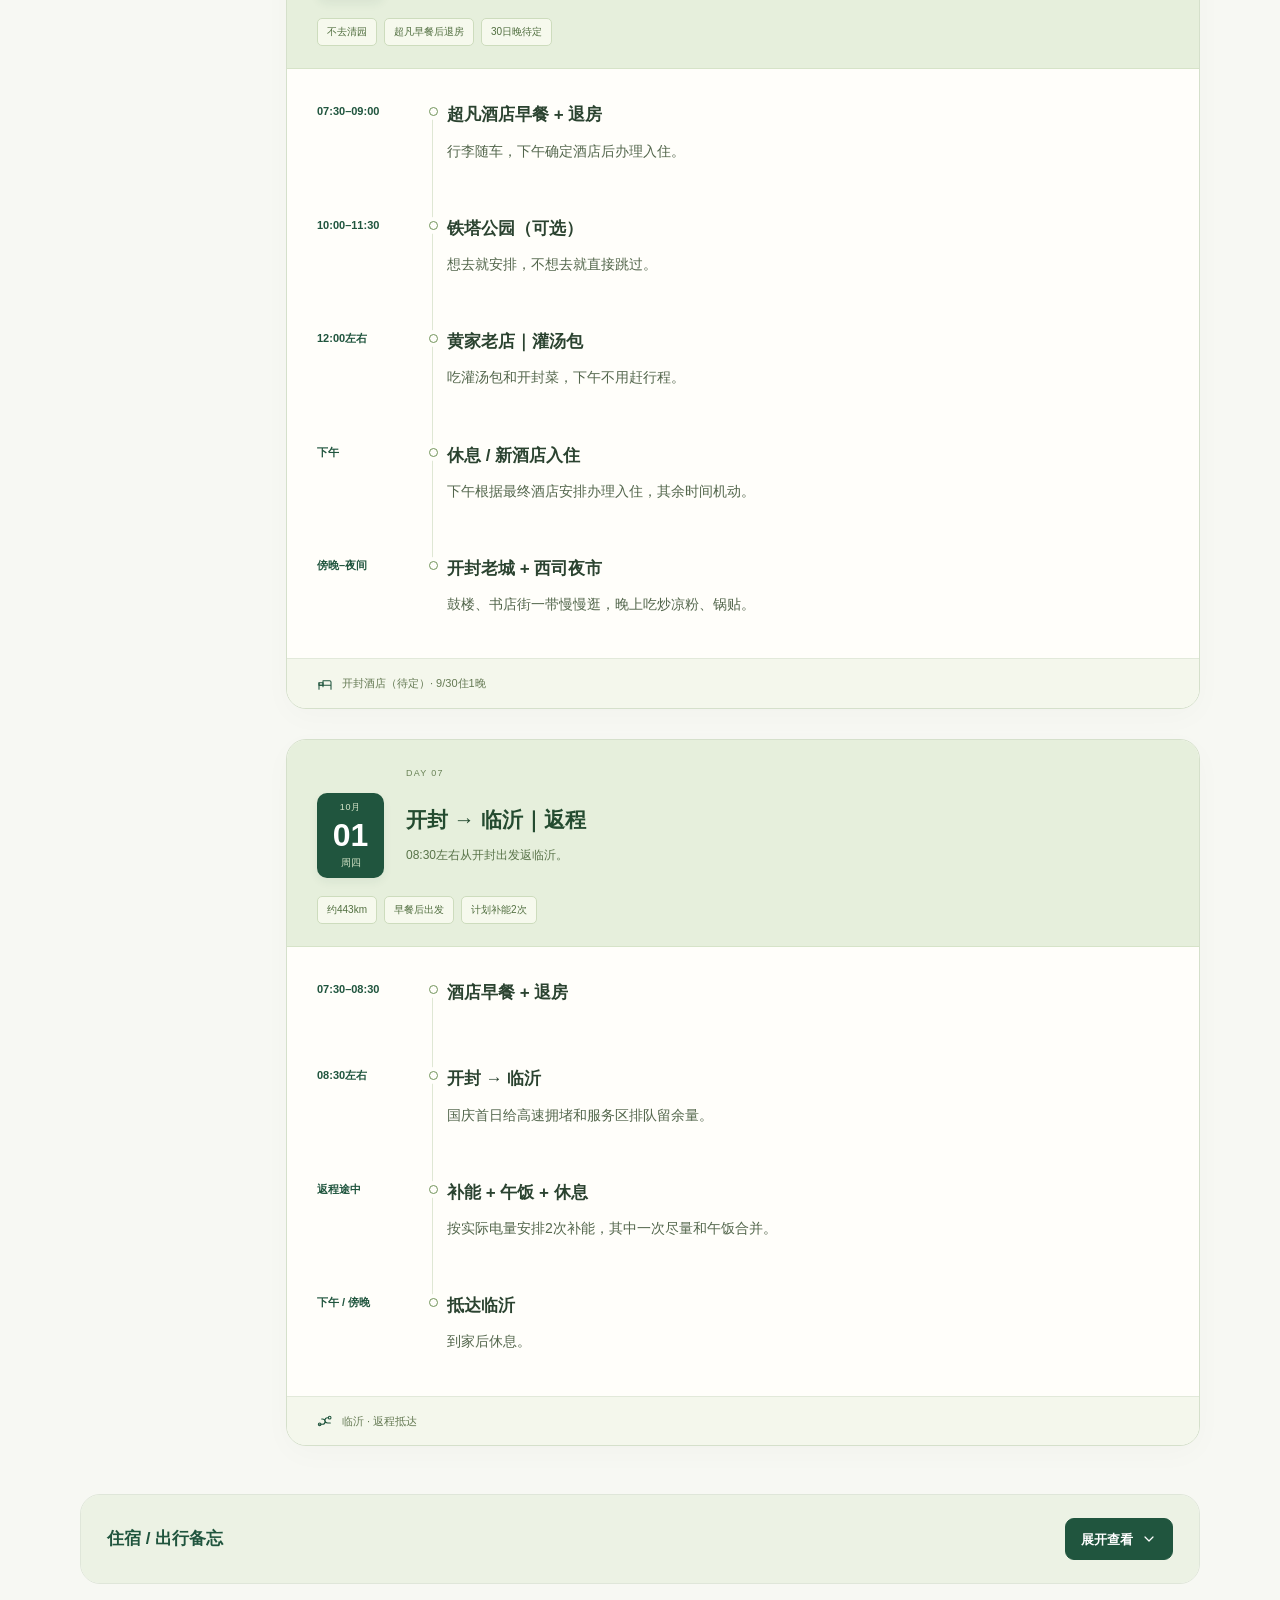
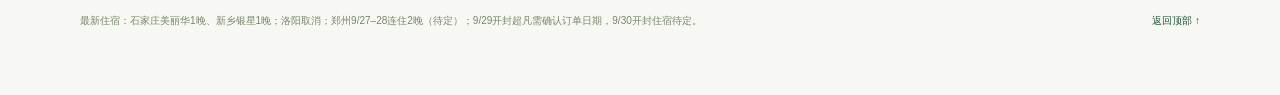
==== commit 8aab0b80: "Replace Luoyang with two-night Zhengzhou stay" ====
--- a/henan-roadtrip-2026/index.html
+++ b/henan-roadtrip-2026/index.html
@@ -1,15 +1,13 @@
 <!DOCTYPE html>
-
 <html lang="zh-CN">
 <head>
 <meta charset="utf-8"/>
 <meta content="width=device-width,initial-scale=1,viewport-fit=cover" name="viewport"/>
 <meta content="#236c50" name="theme-color"/>
-<meta content="北京—石家庄—新乡—洛阳—开封—临沂新能源自驾行程，包含每日安排、住宿、距离、补能和重点景点。" name="description"/>
+<meta content="北京—石家庄—新乡—郑州—开封—临沂新能源自驾行程，包含每日安排、住宿、距离、补能和重点景点。" name="description"/>
 <title>中秋出发 · 冀豫慢慢玩 · 2026</title>
 <link href="./journal.css?v=20260922-route6-v2" rel="stylesheet"/>
 <style id="memo-disclosure-styles">
-/* Explicit disclosure labels; native details stays usable without JavaScript. */
 #memo>summary{gap:14px}
 #memo>summary::after{content:none}
 #memo .memo-heading{min-width:0}
@@ -26,131 +24,52 @@
 @media print{#memo .memo-toggle{display:none}}
 </style>
 </head>
-<body data-version="20260922-miansi-food-v27">
+<body data-version="20260926-no-luoyang-v30">
 <a class="skip-link" href="#daily">跳到每日行程</a>
 <header class="site-header"><div class="container header-inner"><a aria-label="河南自驾手册，返回顶部" class="brand" href="#top"><span aria-hidden="true" class="brand-mark">冀</span>冀豫 · 自驾手册</a><nav aria-label="页面目录" class="chapter-nav"><a href="#overview">全程总览</a><a href="#daily">每日行程</a><a href="#memo">住宿备忘</a></nav><span class="header-date">2026.09.25 — 10.01</span></div></header>
 <main class="container" id="top">
-<section aria-labelledby="hero-title" class="hero"><div class="hero-copy"><p class="eyebrow">2026 · 冀豫秋日自驾</p><h1 class="hero-title" id="hero-title">中秋出发，<span>冀豫慢慢玩。</span></h1><div class="hero-details"><span>4人1车</span><span>元PLUS · 每约200km补能</span><span class="return-note">石家庄1晚 · 新乡1晚 · 洛阳1晚 · 开封3晚 · 10/1返临沂</span></div></div><aside aria-label="行程信息：2026年9月25日至10月1日，7天，4人1车" class="travel-pass"><div class="pass-top"><span>秋日出行手记</span><span aria-hidden="true" class="pass-stamp">豫</span></div><div class="pass-dates"><div><small>出发 / SEP</small><strong>09.25</strong></div><span aria-hidden="true" class="pass-dash">—</span><div><small>返程 / OCT</small><strong>10.01</strong></div></div><div class="pass-bottom"><span><b>7</b> 天慢游</span><span><b>4</b> 人 · <b>1</b> 车</span><span>2026 · 秋</span></div></aside>
+<section aria-labelledby="hero-title" class="hero"><div class="hero-copy"><p class="eyebrow">2026 · 冀豫秋日自驾</p><h1 class="hero-title" id="hero-title">中秋出发，<span>冀豫慢慢玩。</span></h1><div class="hero-details"><span>4人1车</span><span>元PLUS · 每约200km补能</span><span class="return-note">石家庄1晚 · 新乡1晚 · 郑州2晚 · 开封2晚 · 10/1返临沂</span></div></div><aside aria-label="行程信息：2026年9月25日至10月1日，7天，4人1车" class="travel-pass"><div class="pass-top"><span>秋日出行手记</span><span aria-hidden="true" class="pass-stamp">豫</span></div><div class="pass-dates"><div><small>出发 / SEP</small><strong>09.25</strong></div><span aria-hidden="true" class="pass-dash">—</span><div><small>返程 / OCT</small><strong>10.01</strong></div></div><div class="pass-bottom"><span><b>7</b> 天慢游</span><span><b>4</b> 人 · <b>1</b> 车</span><span>2026 · 秋</span></div></aside>
 <section aria-labelledby="route-preview-title" class="journey" id="route-preview">
-<header class="journey-header"><div><p class="journey-kicker">自驾路线 · 09.25 — 10.01</p><div class="journey-title-row"><svg aria-hidden="true" fill="none" stroke="currentColor" stroke-linecap="round" stroke-linejoin="round" stroke-width="1.5" viewBox="0 0 24 24"><circle cx="5" cy="18" r="2"></circle><circle cx="19" cy="6" r="2"></circle><path d="M7 18h8a4 4 0 0 0 0-8H9a4 4 0 0 1 0-8h3"></path></svg><h2 id="route-preview-title">北京 → 石家庄 → 新乡 → 洛阳 → 开封 → 临沂</h2></div></div><dl class="journey-summary"><div class="journey-stat"><dt>主要城市</dt><dd>6<small>座</small></dd></div><div class="journey-stat"><dt>洛阳停留</dt><dd>1.5<small>天</small></dd></div></dl></header>
+<header class="journey-header"><div><p class="journey-kicker">自驾路线 · 09.25 — 10.01</p><div class="journey-title-row"><svg aria-hidden="true" fill="none" stroke="currentColor" stroke-linecap="round" stroke-linejoin="round" stroke-width="1.5" viewBox="0 0 24 24"><circle cx="5" cy="18" r="2"></circle><circle cx="19" cy="6" r="2"></circle><path d="M7 18h8a4 4 0 0 0 0-8H9a4 4 0 0 1 0-8h3"></path></svg><h2 id="route-preview-title">北京 → 石家庄 → 新乡 → 郑州 → 开封 → 临沂</h2></div></div><dl class="journey-summary"><div class="journey-stat"><dt>主要城市</dt><dd>6<small>座</small></dd></div><div class="journey-stat"><dt>郑州停留</dt><dd>2<small>天</small></dd></div></dl></header>
 <nav aria-label="自驾路线，点击城市查看对应行程"><ol class="journey-stops">
 <li class="journey-step"><a class="journey-stop" href="#d25"><span class="journey-date">09.25</span><span aria-hidden="true" class="journey-node">01</span><span class="journey-city">北京</span><span class="journey-caption">06:00 满电出发</span></a><div class="journey-leg"><span class="journey-distance">约292<small>km</small></span><span aria-hidden="true" class="journey-road"></span><span class="journey-time">4.5–5.5 小时</span></div></li>
 <li class="journey-step"><a class="journey-stop" href="#d25"><span class="journey-date">09.25–26</span><span aria-hidden="true" class="journey-node">02</span><span class="journey-city">石家庄</span><span class="journey-caption">河北博物院 · 湾里庙</span></a><div class="journey-leg"><span class="journey-distance">约330<small>km</small></span><span aria-hidden="true" class="journey-road"></span><span class="journey-time">4.5–5.5 小时</span></div></li>
-<li class="journey-step"><a class="journey-stop" href="#d26"><span class="journey-date">09.26–27</span><span aria-hidden="true" class="journey-node">03</span><span class="journey-city">新乡</span><span class="journey-caption">胖东来 · 住1晚</span></a><div class="journey-leg"><span class="journey-distance">约190<small>km</small></span><span aria-hidden="true" class="journey-road"></span><span class="journey-time">约3 小时</span></div></li>
-<li class="journey-step"><a class="journey-stop" href="#d27"><span class="journey-date">09.27–28</span><span aria-hidden="true" class="journey-node">04</span><span class="journey-city">洛阳</span><span class="journey-caption">洛阳 · 应天门 · 火车站</span></a><div class="journey-leg"><span class="journey-distance">约193<small>km</small></span><span aria-hidden="true" class="journey-road"></span><span class="journey-time">3–3.5 小时</span></div></li>
-<li class="journey-step"><a class="journey-stop" href="#d28"><span class="journey-date">09.28–10.01</span><span aria-hidden="true" class="journey-node">05</span><span class="journey-city">开封</span><span class="journey-caption">万岁山 · 老城</span></a><div class="journey-leg"><span class="journey-distance">约443<small>km</small></span><span aria-hidden="true" class="journey-road"></span><span class="journey-time">7.5–9 小时</span></div></li>
+<li class="journey-step"><a class="journey-stop" href="#d26"><span class="journey-date">09.26–27</span><span aria-hidden="true" class="journey-node">03</span><span class="journey-city">新乡</span><span class="journey-caption">胖东来 · 住1晚</span></a><div class="journey-leg"><span class="journey-distance">约89<small>km</small></span><span aria-hidden="true" class="journey-road"></span><span class="journey-time">约1.5 小时</span></div></li>
+<li class="journey-step"><a class="journey-stop" href="#d27"><span class="journey-date">09.27–29</span><span aria-hidden="true" class="journey-node">04</span><span class="journey-city">郑州</span><span class="journey-caption">河南博物院 · 城市漫游</span></a><div class="journey-leg"><span class="journey-distance">约78<small>km</small></span><span aria-hidden="true" class="journey-road"></span><span class="journey-time">约1.5 小时</span></div></li>
+<li class="journey-step"><a class="journey-stop" href="#d29"><span class="journey-date">09.29–10.01</span><span aria-hidden="true" class="journey-node">05</span><span class="journey-city">开封</span><span class="journey-caption">万岁山 · 老城</span></a><div class="journey-leg"><span class="journey-distance">约443<small>km</small></span><span aria-hidden="true" class="journey-road"></span><span class="journey-time">7.5–9 小时</span></div></li>
 <li class="journey-step"><a class="journey-stop" href="#d01"><span class="journey-date">10.01</span><span aria-hidden="true" class="journey-node">06</span><span class="journey-city">临沂</span><span class="journey-caption">返程抵达 · 休息</span></a></li>
 </ol></nav>
-<footer class="journey-footer"><div><p class="journey-charge"><svg aria-hidden="true" fill="none" stroke="currentColor" stroke-linecap="round" stroke-linejoin="round" stroke-width="1.7" viewBox="0 0 24 24"><path d="m13 2-8 12h6l-1 8 9-13h-6z"></path></svg>长途按元PLUS实际续航安排补能</p><p class="journey-note">9/27新乡出发去洛阳；9/28午饭后去开封；9/28–29住超凡酒店，9/30住宿待定。</p></div><span class="journey-hint">点击城市，查看行程<svg aria-hidden="true" fill="none" stroke="currentColor" stroke-linecap="round" stroke-linejoin="round" stroke-width="1.6" viewBox="0 0 24 24"><path d="M7 17 17 7M7 7h10v10"></path></svg></span></footer>
+<footer class="journey-footer"><div><p class="journey-charge"><svg aria-hidden="true" fill="none" stroke="currentColor" stroke-linecap="round" stroke-linejoin="round" stroke-width="1.7" viewBox="0 0 24 24"><path d="m13 2-8 12h6l-1 8 9-13h-6z"></path></svg>长途按元PLUS实际续航安排补能</p><p class="journey-note">洛阳整段取消。9/27新乡直接去郑州，郑州住2晚；9/29一早去开封，全天只玩万岁山；9/30开封轻松逛，10/1返临沂。</p></div><span class="journey-hint">点击城市，查看行程<svg aria-hidden="true" fill="none" stroke="currentColor" stroke-linecap="round" stroke-linejoin="round" stroke-width="1.6" viewBox="0 0 24 24"><path d="M7 17 17 7M7 7h10v10"></path></svg></span></footer>
 </section></section>
 <section aria-labelledby="overview-title" class="overview-section" id="overview"><div class="section-heading"><span class="section-index">01</span><h2 id="overview-title">全程总览</h2><p class="section-subtitle">日期、城市和住宿按当前版本</p></div><div class="overview-panel"><div aria-hidden="true" class="overview-labels"><span>日期</span><div><span>城市</span><span>核心安排</span><span>住宿</span></div></div><ol class="overview-list">
 <li class="overview-row"><a class="overview-date" href="#d25">9/25</a><div class="overview-detail"><div class="overview-city">北京 → 石家庄</div><p class="overview-plan">06:00北京出发，12:20在石家庄站会合。午饭后入住休息，下午去河北博物院；傍晚尝红星包子、逛棉四生活区，晚上去湾里庙</p><p class="overview-stay">石家庄美丽华大酒店</p></div></li>
 <li class="overview-row"><a class="overview-date" href="#d26">9/26</a><div class="overview-detail"><div class="overview-city">石家庄 → 新乡</div><p class="overview-plan">08:30左右退房出发，中午到新乡，下午逛胖东来生活广场（二胖）</p><p class="overview-stay">银星酒店（中心医院胖东来店）</p></div></li>
-<li class="overview-row"><a class="overview-date" href="#d27">9/27</a><div class="overview-detail"><div class="overview-city">新乡 → 洛阳</div><p class="overview-plan">07:30从新乡出发，10:15左右到龙门石窟；下午进洛阳市区，晚上依次去应天门和洛邑古城，20:30前往火车站，大概21:00到达。</p><p class="overview-stay">慕都酒店（隋唐洛阳城应天门西工小街店）</p></div></li>
-<li class="overview-row"><a class="overview-date" href="#d28">9/28</a><div class="overview-detail"><div class="overview-city">洛阳 → 开封</div><p class="overview-plan">上午去九洲池，午饭后退房；13:00左右出发去开封，傍晚入住后去万岁山看夜景</p><p class="overview-stay">超凡酒店（开封万岁山武侠城店）</p></div></li>
-<li class="overview-row"><a class="overview-date" href="#d29">9/29</a><div class="overview-detail"><div class="overview-city">开封</div><p class="overview-plan">白天继续游览万岁山，重点看演出和互动，补上28日晚没看到的项目</p><p class="overview-stay">超凡酒店（开封万岁山武侠城店）</p></div></li>
+<li class="overview-row"><a class="overview-date" href="#d27">9/27</a><div class="overview-detail"><div class="overview-city">新乡 → 郑州</div><p class="overview-plan">早餐后直接去郑州，约89km；中午前后到郑州，下午安排河南博物院，晚上就近吃饭休息</p><p class="overview-stay">郑州酒店（待定）</p></div></li>
+<li class="overview-row"><a class="overview-date" href="#d28">9/28</a><div class="overview-detail"><div class="overview-city">郑州</div><p class="overview-plan">完整玩一天郑州：郑州记忆1952油化厂、二七广场和德化街，晚上如意湖城市夜景可选；整体按轻松逛吃安排</p><p class="overview-stay">郑州酒店（待定）</p></div></li>
+<li class="overview-row"><a class="overview-date" href="#d29">9/29</a><div class="overview-detail"><div class="overview-city">郑州 → 开封</div><p class="overview-plan">08:00左右从郑州出发，上午到开封；当天只玩万岁山，重点看白天演出、互动和夜场</p><p class="overview-stay">超凡酒店（开封万岁山武侠城店）</p></div></li>
 <li class="overview-row"><a class="overview-date" href="#d30">9/30</a><div class="overview-detail"><div class="overview-city">开封</div><p class="overview-plan">09:00前后退房；白天可去铁塔公园和老城，晚上逛西司夜市</p><p class="overview-stay">开封酒店（待定）</p></div></li>
 <li class="overview-row"><a class="overview-date" href="#d01">10/1</a><div class="overview-detail"><div class="overview-city">开封 → 临沂</div><p class="overview-plan">08:30左右返临沂；约443km，途中按电量安排2次补能和休息</p><p class="overview-stay">临沂</p></div></li>
 </ol></div></section>
 <section aria-labelledby="daily-title" id="daily"><div class="section-heading"><span class="section-index">02</span><h2 id="daily-title">每日行程</h2><p class="section-subtitle">按日期查看每天的时间安排</p></div><nav aria-label="按日期跳转" class="day-navigation"><p class="day-nav-caption">七天行程 / ITINERARY</p><div class="day-nav-scroll">
 <a class="day-link" href="#d25"><span>9/25</span><b>石家庄 · 市区线</b></a>
 <a class="day-link" href="#d26"><span>9/26</span><b>新乡 · 胖东来</b></a>
-<a class="day-link" href="#d27"><span>9/27</span><b>洛阳 · 应天门 · 火车站</b></a>
-<a class="day-link" href="#d28"><span>9/28</span><b>洛阳半天 · 开封</b></a>
-<a class="day-link" href="#d29"><span>9/29</span><b>万岁山</b></a>
+<a class="day-link" href="#d27"><span>9/27</span><b>新乡 → 郑州</b></a>
+<a class="day-link" href="#d28"><span>9/28</span><b>郑州一日</b></a>
+<a class="day-link" href="#d29"><span>9/29</span><b>郑州 → 开封 · 万岁山</b></a>
 <a class="day-link" href="#d30"><span>9/30</span><b>开封轻松日</b></a>
 <a class="day-link" href="#d01"><span>10/1</span><b>返临沂</b></a>
 </div></nav>
 <div class="day-stack">
-
-<article aria-labelledby="title-d25" class="day-card" data-day="01" id="d25">
-<header class="day-header" data-label="DAY 01"><div class="day-heading"><div class="date-tile"><small>09月</small><strong>25</strong><span>周五</span></div><div><h2 id="title-d25">北京 → 石家庄｜市区轻松逛</h2><p class="day-description">06:00北京出发，12:20石家庄站会合；当天按市区线轻松玩。</p></div></div><div class="day-meta"><span class="meta-tag">约292km</span><span class="meta-tag">石家庄站会合</span><span class="meta-tag">石家庄住1晚</span></div></header>
-<ol class="timeline">
-<li class="timeline-entry"><div class="entry-time">06:00</div><div class="entry-content"><h3>北京满电出发</h3><p>走京港澳方向，早餐和补能合并安排。</p></div></li>
-<li class="timeline-entry"><div class="entry-time">12:20</div><div class="entry-content"><h3>石家庄站会合</h3><p>接上济南来的朋友后先吃午饭。</p></div></li>
-<li class="timeline-entry"><div class="entry-time">12:40–13:40</div><div class="entry-content"><h3>午饭｜中和轩</h3><p>午餐吃饱但别太油，蒸饺和清真家常菜为主。</p></div></li>
-<li class="timeline-entry"><div class="entry-time">14:00–15:10</div><div class="entry-content"><h3>美丽华大酒店｜入住 + 休息1小时</h3><p>放行李，长途自驾后先缓一会儿。</p></div></li>
-<li class="timeline-entry"><div class="entry-time">15:20左右</div><div class="entry-content"><h3>河北博物院</h3><p>当天核心景点，按预约和闭馆时间控制参观节奏。</p></div></li>
-<li class="timeline-entry"><div class="entry-time">博物院出来</div><div class="entry-content"><h3>红星包子｜简单尝一下</h3><p>每人尝1–2个，不当正餐。</p></div></li>
-<li class="timeline-entry"><div class="entry-time">随后</div><div class="entry-content"><h3>棉四生活区｜随便逛逛</h3><p>看看有什么好吃的，遇到顺眼的就尝一尝。</p></div></li>
-<li class="timeline-entry"><div class="entry-time">傍晚–晚上</div><div class="entry-content"><h3>正太饭店片区 → 湾里庙步行街</h3><p>拍照、逛街，晚上少吃一点、清淡为主。</p></div></li>
-</ol><footer class="day-lodging"><svg aria-hidden="true" class="icon" fill="none" height="20" stroke="currentColor" stroke-linecap="round" stroke-linejoin="round" stroke-width="1.6" viewBox="0 0 24 24" width="20"><path d="M3 18v-8m18 8V9a2 2 0 0 0-2-2H9v9M3 14h18M3 18v2m18-2v2"></path><path d="M3 10h6v4H3z"></path></svg><span>石家庄美丽华大酒店 · 9/25住1晚 · 含早餐</span></footer></article>
-
-<article aria-labelledby="title-d26" class="day-card" data-day="02" id="d26">
-<header class="day-header" data-label="DAY 02"><div class="day-heading"><div class="date-tile"><small>09月</small><strong>26</strong><span>周六</span></div><div><h2 id="title-d26">石家庄 → 新乡｜胖东来</h2><p class="day-description">08:30左右退房去新乡，中午到，下午逛胖东来。</p></div></div><div class="day-meta"><span class="meta-tag">约330km</span><span class="meta-tag">早餐后出发</span><span class="meta-tag">新乡住1晚</span></div></header>
-<ol class="timeline">
-<li class="timeline-entry"><div class="entry-time">07:30–08:15</div><div class="entry-content"><h3>酒店早餐 + 退房</h3></div></li>
-<li class="timeline-entry"><div class="entry-time">08:30左右</div><div class="entry-content"><h3>石家庄 → 新乡</h3><p>途中按电量安排一次补能和短休。</p></div></li>
-<li class="timeline-entry"><div class="entry-time">13:00左右</div><div class="entry-content"><h3>抵达新乡｜午饭 + 入住</h3><p>先吃午饭，再到银星酒店放行李。</p></div></li>
-<li class="timeline-entry"><div class="entry-time">14:30–20:30</div><div class="entry-content"><h3>胖东来生活广场（二胖）</h3><p>酒店到二胖可步行，重点逛服装、鞋靴和超市；晚饭就近解决。</p></div></li>
-</ol><footer class="day-lodging"><svg aria-hidden="true" class="icon" fill="none" height="20" stroke="currentColor" stroke-linecap="round" stroke-linejoin="round" stroke-width="1.6" viewBox="0 0 24 24" width="20"><path d="M3 18v-8m18 8V9a2 2 0 0 0-2-2H9v9M3 14h18M3 18v2m18-2v2"></path><path d="M3 10h6v4H3z"></path></svg><span>银星酒店（中心医院胖东来店）· 9/26住1晚 · 含早餐</span></footer></article>
-
-<article aria-labelledby="title-d27" class="day-card" data-day="03" id="d27">
-<header class="day-header" data-label="DAY 03"><div class="day-heading"><div class="date-tile"><small>09月</small><strong>27</strong><span>周日</span></div><div><h2 id="title-d27">新乡 → 洛阳｜龙门石窟 + 应天门 + 火车站</h2><p class="day-description">07:30从新乡出发。晚上先去火车站，再到酒店办理入住。</p></div></div><div class="day-meta"><span class="meta-tag">约190km</span><span class="meta-tag">07:30出发</span><span class="meta-tag">住慕都酒店</span></div></header>
-<ol class="timeline">
-<li class="timeline-entry"><div class="entry-time">07:00–07:15</div><div class="entry-content"><h3>银星酒店早餐 + 退房</h3></div></li>
-<li class="timeline-entry"><div class="entry-time">07:30–10:15</div><div class="entry-content"><h3>新乡 → 洛阳龙门石窟</h3><p>约190km，直接前往龙门石窟。</p></div></li>
-<li class="timeline-entry"><div class="entry-time">10:30–14:00</div><div class="entry-content"><h3>龙门石窟</h3><p>重点游览西山石窟、卢舍那大佛等核心区域。</p></div></li>
-<li class="timeline-entry"><div class="entry-time">14:00–15:00</div><div class="entry-content"><h3>午饭</h3></div></li>
-<li class="timeline-entry"><div class="entry-time">15:00–17:20</div><div class="entry-content"><h3>洛阳市区｜西工小街 / 应天门周边</h3><p>行李放车上，下午在市区游览。</p></div></li>
-<li class="timeline-entry"><div class="entry-time">17:30–18:20</div><div class="entry-content"><h3>晚饭</h3></div></li>
-<li class="timeline-entry"><div class="entry-time">18:30–19:10</div><div class="entry-content"><h3>应天门南广场｜外部拍照</h3><p>只看外部夜景和广场，不进馆。</p></div></li>
-<li class="timeline-entry"><div class="entry-time">19:20–20:30</div><div class="entry-content"><h3>洛邑古城｜夜游</h3><p>20:30左右离开。</p></div></li>
-<li class="timeline-entry"><div class="entry-time">20:30–21:20</div><div class="entry-content"><h3>去火车站｜22:16火车</h3><p>预计21:10–21:20到站。</p></div></li>
-<li class="timeline-entry"><div class="entry-time">送站后</div><div class="entry-content"><h3>慕都酒店｜办理入住</h3></div></li>
-</ol><footer class="day-lodging"><svg aria-hidden="true" class="icon" fill="none" height="20" stroke="currentColor" stroke-linecap="round" stroke-linejoin="round" stroke-width="1.6" viewBox="0 0 24 24" width="20"><path d="M3 18v-8m18 8V9a2 2 0 0 0-2-2H9v9M3 14h18M3 18v2m18-2v2"></path><path d="M3 10h6v4H3z"></path></svg><span>慕都酒店（隋唐洛阳城应天门西工小街店）· 9/27住1晚 · 含早餐</span></footer></article>
-
-<article aria-labelledby="title-d28" class="day-card" data-day="04" id="d28">
-<header class="day-header" data-label="DAY 04"><div class="day-heading"><div class="date-tile"><small>09月</small><strong>28</strong><span>周一</span></div><div><h2 id="title-d28">洛阳半天 → 开封｜下午转场</h2><p class="day-description">上午游览九洲池，午饭后前往开封。</p></div></div><div class="day-meta"><span class="meta-tag">洛阳轻松半天</span><span class="meta-tag">洛阳→开封约193km</span><span class="meta-tag">超凡第1晚</span></div></header>
-<ol class="timeline">
-<li class="timeline-entry"><div class="entry-time">07:30–08:30</div><div class="entry-content"><h3>慕都酒店早餐</h3></div></li>
-<li class="timeline-entry"><div class="entry-time">09:00–11:00</div><div class="entry-content"><h3>九洲池</h3><p>游览隋唐洛阳城宫城御苑遗址。</p></div></li>
-<li class="timeline-entry"><div class="entry-time">11:30–12:30</div><div class="entry-content"><h3>午饭 + 回酒店取车退房</h3><p>午饭后回酒店取车退房。</p></div></li>
-<li class="timeline-entry"><div class="entry-time">13:00–16:30</div><div class="entry-content"><h3>洛阳 → 开封</h3><p>约193km，途中按实际电量决定是否短补。</p></div></li>
-<li class="timeline-entry"><div class="entry-time">16:30–17:30</div><div class="entry-content"><h3>超凡酒店｜入住</h3></div></li>
-<li class="timeline-entry"><div class="entry-time">17:30–18:30</div><div class="entry-content"><h3>晚饭</h3></div></li>
-<li class="timeline-entry"><div class="entry-time">18:30–22:00</div><div class="entry-content"><h3>万岁山武侠城｜夜游</h3><p>看夜景、夜间互动和当晚演出，具体结束时间以当天节目单为准。</p></div></li>
-</ol><footer class="day-lodging"><svg aria-hidden="true" class="icon" fill="none" height="20" stroke="currentColor" stroke-linecap="round" stroke-linejoin="round" stroke-width="1.6" viewBox="0 0 24 24" width="20"><path d="M3 18v-8m18 8V9a2 2 0 0 0-2-2H9v9M3 14h18M3 18v2m18-2v2"></path><path d="M3 10h6v4H3z"></path></svg><span>超凡酒店（开封万岁山武侠城店）· 第1晚 · 9/28</span></footer></article>
-
-<article aria-labelledby="title-d29" class="day-card" data-day="05" id="d29">
-<header class="day-header" data-label="DAY 05"><div class="day-heading"><div class="date-tile"><small>09月</small><strong>29</strong><span>周二</span></div><div><h2 id="title-d29">开封｜万岁山武侠城 + 夜场</h2><p class="day-description">28日晚先看夜景，29号继续游览，重点看白天演出和互动。</p></div></div><div class="day-meta"><span class="meta-tag">万岁山全天</span><span class="meta-tag">酒店早餐后出发</span><span class="meta-tag">超凡第2晚</span></div></header>
-<ol class="timeline">
-<li class="timeline-entry"><div class="entry-time">07:30–08:15</div><div class="entry-content"><h3>超凡酒店早餐</h3></div></li>
-<li class="timeline-entry"><div class="entry-time">08:30左右</div><div class="entry-content"><h3>去万岁山武侠城</h3><p>先看当天节目单，优先安排白天重点演出。</p></div></li>
-<li class="timeline-entry"><div class="entry-time">白天–傍晚</div><div class="entry-content"><h3>重点演出 + 武侠街区 + 补漏</h3><p>优先看《三打祝家庄》等白天重点节目，28日晚没看到的项目今天补上；中午在园内吃饭休息。</p></div></li>
-<li class="timeline-entry"><div class="entry-time">夜场结束</div><div class="entry-content"><h3>回超凡酒店</h3><p>当天不再加其他大景点或夜市。</p></div></li>
-</ol><footer class="day-lodging"><svg aria-hidden="true" class="icon" fill="none" height="20" stroke="currentColor" stroke-linecap="round" stroke-linejoin="round" stroke-width="1.6" viewBox="0 0 24 24" width="20"><path d="M3 18v-8m18 8V9a2 2 0 0 0-2-2H9v9M3 14h18M3 18v2m18-2v2"></path><path d="M3 10h6v4H3z"></path></svg><span>超凡酒店（开封万岁山武侠城店）· 第2晚 · 9/29</span></footer></article>
-
-<article aria-labelledby="title-d30" class="day-card" data-day="06" id="d30">
-<header class="day-header" data-label="DAY 06"><div class="day-heading"><div class="date-tile"><small>09月</small><strong>30</strong><span>周三</span></div><div><h2 id="title-d30">开封｜轻松日 · 住宿待定</h2><p class="day-description">30日早上从超凡酒店退房；白天继续游览开封，晚上住宿待定。</p></div></div><div class="day-meta"><span class="meta-tag">不去清园</span><span class="meta-tag">超凡早餐后退房</span><span class="meta-tag">30日晚待定</span></div></header>
-<ol class="timeline">
-<li class="timeline-entry"><div class="entry-time">07:30–09:00</div><div class="entry-content"><h3>超凡酒店早餐 + 退房</h3><p>行李随车，下午确定酒店后办理入住。</p></div></li>
-<li class="timeline-entry"><div class="entry-time">10:00–11:30</div><div class="entry-content"><h3>铁塔公园（可选）</h3><p>想去就安排，不想去就直接跳过。</p></div></li>
-<li class="timeline-entry"><div class="entry-time">12:00左右</div><div class="entry-content"><h3>黄家老店｜灌汤包</h3><p>吃灌汤包和开封菜，下午不用赶行程。</p></div></li>
-<li class="timeline-entry"><div class="entry-time">下午</div><div class="entry-content"><h3>休息 / 新酒店入住</h3><p>下午根据最终酒店安排办理入住，其余时间机动。</p></div></li>
-<li class="timeline-entry"><div class="entry-time">傍晚–夜间</div><div class="entry-content"><h3>开封老城 + 西司夜市</h3><p>鼓楼、书店街一带慢慢逛，晚上吃炒凉粉、锅贴。</p></div></li>
-</ol><footer class="day-lodging"><svg aria-hidden="true" class="icon" fill="none" height="20" stroke="currentColor" stroke-linecap="round" stroke-linejoin="round" stroke-width="1.6" viewBox="0 0 24 24" width="20"><path d="M3 18v-8m18 8V9a2 2 0 0 0-2-2H9v9M3 14h18M3 18v2m18-2v2"></path><path d="M3 10h6v4H3z"></path></svg><span>开封酒店（待定）· 9/30住1晚</span></footer></article>
-
-<article aria-labelledby="title-d01" class="day-card" data-day="07" id="d01">
-<header class="day-header" data-label="DAY 07"><div class="day-heading"><div class="date-tile"><small>10月</small><strong>01</strong><span>周四</span></div><div><h2 id="title-d01">开封 → 临沂｜返程</h2><p class="day-description">08:30左右从开封出发返临沂。</p></div></div><div class="day-meta"><span class="meta-tag">约443km</span><span class="meta-tag">早餐后出发</span><span class="meta-tag">计划补能2次</span></div></header>
-<ol class="timeline">
-<li class="timeline-entry"><div class="entry-time">07:30–08:30</div><div class="entry-content"><h3>酒店早餐 + 退房</h3></div></li>
-<li class="timeline-entry"><div class="entry-time">08:30左右</div><div class="entry-content"><h3>开封 → 临沂</h3><p>国庆首日给高速拥堵和服务区排队留余量。</p></div></li>
-<li class="timeline-entry"><div class="entry-time">返程途中</div><div class="entry-content"><h3>补能 + 午饭 + 休息</h3><p>按实际电量安排2次补能，其中一次尽量和午饭合并。</p></div></li>
-<li class="timeline-entry"><div class="entry-time">下午 / 傍晚</div><div class="entry-content"><h3>抵达临沂</h3><p>到家后休息。</p></div></li>
-</ol><footer class="day-lodging"><svg aria-hidden="true" class="icon" fill="none" height="20" stroke="currentColor" stroke-linecap="round" stroke-linejoin="round" stroke-width="1.6" viewBox="0 0 24 24" width="20"><path d="M4 17h4a4 4 0 0 0 0-8H7m10-2h-1a4 4 0 0 0 0 8h4"></path><circle cx="4" cy="17" r="2"></circle><circle cx="19" cy="7" r="2"></circle></svg><span>临沂 · 返程抵达</span></footer></article>
-
+<article aria-labelledby="title-d25" class="day-card" data-day="01" id="d25"><header class="day-header" data-label="DAY 01"><div class="day-heading"><div class="date-tile"><small>09月</small><strong>25</strong><span>周五</span></div><div><h2 id="title-d25">北京 → 石家庄｜市区轻松逛</h2><p class="day-description">06:00北京出发，12:20石家庄站会合；当天按市区线轻松玩。</p></div></div><div class="day-meta"><span class="meta-tag">约292km</span><span class="meta-tag">石家庄站会合</span><span class="meta-tag">石家庄住1晚</span></div></header><ol class="timeline"><li class="timeline-entry"><div class="entry-time">06:00</div><div class="entry-content"><h3>北京满电出发</h3><p>走京港澳方向，早餐和补能合并安排。</p></div></li><li class="timeline-entry"><div class="entry-time">12:20</div><div class="entry-content"><h3>石家庄站会合</h3><p>接上济南来的朋友后先吃午饭。</p></div></li><li class="timeline-entry"><div class="entry-time">12:40–13:40</div><div class="entry-content"><h3>午饭｜中和轩</h3><p>午餐吃饱但别太油，蒸饺和清真家常菜为主。</p></div></li><li class="timeline-entry"><div class="entry-time">14:00–15:10</div><div class="entry-content"><h3>美丽华大酒店｜入住 + 休息1小时</h3><p>放行李，长途自驾后先缓一会儿。</p></div></li><li class="timeline-entry"><div class="entry-time">15:20左右</div><div class="entry-content"><h3>河北博物院</h3><p>当天核心景点，按预约和闭馆时间控制参观节奏。</p></div></li><li class="timeline-entry"><div class="entry-time">博物院出来</div><div class="entry-content"><h3>红星包子｜简单尝一下</h3><p>每人尝1–2个，不当正餐。</p></div></li><li class="timeline-entry"><div class="entry-time">随后</div><div class="entry-content"><h3>棉四生活区｜随便逛逛</h3><p>看看有什么好吃的，遇到顺眼的就尝一尝。</p></div></li><li class="timeline-entry"><div class="entry-time">傍晚–晚上</div><div class="entry-content"><h3>正太饭店片区 → 湾里庙步行街</h3><p>拍照、逛街，晚上少吃一点、清淡为主。</p></div></li></ol><footer class="day-lodging"><svg aria-hidden="true" class="icon" fill="none" height="20" stroke="currentColor" stroke-linecap="round" stroke-linejoin="round" stroke-width="1.6" viewBox="0 0 24 24" width="20"><path d="M3 18v-8m18 8V9a2 2 0 0 0-2-2H9v9M3 14h18M3 18v2m18-2v2"></path><path d="M3 10h6v4H3z"></path></svg><span>石家庄美丽华大酒店 · 9/25住1晚 · 含早餐</span></footer></article>
+<article aria-labelledby="title-d26" class="day-card" data-day="02" id="d26"><header class="day-header" data-label="DAY 02"><div class="day-heading"><div class="date-tile"><small>09月</small><strong>26</strong><span>周六</span></div><div><h2 id="title-d26">石家庄 → 新乡｜胖东来</h2><p class="day-description">08:30左右退房去新乡，中午到，下午逛胖东来。</p></div></div><div class="day-meta"><span class="meta-tag">约330km</span><span class="meta-tag">早餐后出发</span><span class="meta-tag">新乡住1晚</span></div></header><ol class="timeline"><li class="timeline-entry"><div class="entry-time">07:30–08:15</div><div class="entry-content"><h3>酒店早餐 + 退房</h3></div></li><li class="timeline-entry"><div class="entry-time">08:30左右</div><div class="entry-content"><h3>石家庄 → 新乡</h3><p>途中按电量安排一次补能和短休。</p></div></li><li class="timeline-entry"><div class="entry-time">13:00左右</div><div class="entry-content"><h3>抵达新乡｜午饭 + 入住</h3><p>先吃午饭，再到银星酒店放行李。</p></div></li><li class="timeline-entry"><div class="entry-time">14:30–20:30</div><div class="entry-content"><h3>胖东来生活广场（二胖）</h3><p>酒店到二胖可步行，重点逛服装、鞋靴和超市；晚饭就近解决。</p></div></li></ol><footer class="day-lodging"><svg aria-hidden="true" class="icon" fill="none" height="20" stroke="currentColor" stroke-linecap="round" stroke-linejoin="round" stroke-width="1.6" viewBox="0 0 24 24" width="20"><path d="M3 18v-8m18 8V9a2 2 0 0 0-2-2H9v9M3 14h18M3 18v2m18-2v2"></path><path d="M3 10h6v4H3z"></path></svg><span>银星酒店（中心医院胖东来店）· 9/26住1晚 · 含早餐</span></footer></article>
+<article aria-labelledby="title-d27" class="day-card" data-day="03" id="d27"><header class="day-header" data-label="DAY 03"><div class="day-heading"><div class="date-tile"><small>09月</small><strong>27</strong><span>周日</span></div><div><h2 id="title-d27">新乡 → 郑州｜河南博物院</h2><p class="day-description">洛阳整段取消；早餐后直接去郑州，下午把河南博物院放到周日完成。</p></div></div><div class="day-meta"><span class="meta-tag">约89km</span><span class="meta-tag">约1.5小时</span><span class="meta-tag">郑州第1晚</span></div></header><ol class="timeline"><li class="timeline-entry"><div class="entry-time">07:30–08:15</div><div class="entry-content"><h3>银星酒店早餐 + 退房</h3><p>不用再往洛阳绕，吃完早餐直接南下郑州。</p></div></li><li class="timeline-entry"><div class="entry-time">08:30–10:00</div><div class="entry-content"><h3>新乡 → 郑州</h3><p>约89km，正常路况约1.5小时；到郑州后先去酒店停车、寄存行李。</p></div></li><li class="timeline-entry"><div class="entry-time">10:30–12:00</div><div class="entry-content"><h3>午饭｜烩面 / 河南家常菜</h3><p>找干净、接地气的店吃饱，不专门追网红店。</p></div></li><li class="timeline-entry"><div class="entry-time">13:00–17:30</div><div class="entry-content"><h3>河南博物院</h3><p>9/27是周日，正常开放；把郑州最值得看的博物馆放在今天，避免9/28周一闭馆。按预约时间入馆，重点看常设展。</p></div></li><li class="timeline-entry"><div class="entry-time">18:00以后</div><div class="entry-content"><h3>晚饭 + 回酒店休息</h3><p>今天转场很短，下午博物院走完后就不再加大景点。</p></div></li></ol><footer class="day-lodging"><svg aria-hidden="true" class="icon" fill="none" height="20" stroke="currentColor" stroke-linecap="round" stroke-linejoin="round" stroke-width="1.6" viewBox="0 0 24 24" width="20"><path d="M3 18v-8m18 8V9a2 2 0 0 0-2-2H9v9M3 14h18M3 18v2m18-2v2"></path><path d="M3 10h6v4H3z"></path></svg><span>郑州酒店（待定）· 第1晚 · 9/27</span></footer></article>
+<article aria-labelledby="title-d28" class="day-card" data-day="04" id="d28"><header class="day-header" data-label="DAY 04"><div class="day-heading"><div class="date-tile"><small>09月</small><strong>28</strong><span>周一</span></div><div><h2 id="title-d28">郑州｜完整城市一日</h2><p class="day-description">不用转场，完整玩一天郑州；以老厂区、老商圈和城市夜景为主。</p></div></div><div class="day-meta"><span class="meta-tag">不挪酒店</span><span class="meta-tag">轻松逛吃</span><span class="meta-tag">郑州第2晚</span></div></header><ol class="timeline"><li class="timeline-entry"><div class="entry-time">08:00–09:00</div><div class="entry-content"><h3>酒店早餐 + 慢慢出发</h3><p>今天没有长途驾驶，睡够再出门。</p></div></li><li class="timeline-entry"><div class="entry-time">09:30–12:00</div><div class="entry-content"><h3>郑州记忆1952油化厂｜老厂区慢慢逛</h3><p>红砖老厂房、老烟囱和文创小店为主；随便走走、拍照、看看店，累了就坐一会儿。</p></div></li><li class="timeline-entry"><div class="entry-time">12:15–13:30</div><div class="entry-content"><h3>午饭｜烩面 / 豫菜</h3><p>中午吃饱一点，优先干净、接地气、本地人日常会吃的店。</p></div></li><li class="timeline-entry"><div class="entry-time">14:00–16:00</div><div class="entry-content"><h3>酒店休息 / 机动</h3><p>连续几天自驾后留一段休息时间；精神好就附近随便逛逛。</p></div></li><li class="timeline-entry"><div class="entry-time">16:30–19:30</div><div class="entry-content"><h3>二七广场 + 德化步行街｜逛街 + 晚饭</h3><p>9/28是周一，二七纪念塔内部常规闭馆，所以只看广场和外部；中心区停车不省心，建议车留酒店后地铁或打车往返。</p></div></li><li class="timeline-entry"><div class="entry-time">20:00–21:30</div><div class="entry-content"><h3>如意湖｜大玉米城市夜景（可选）</h3><p>如果当天不累就去看看郑东新区夜景；累了直接取消，回酒店休息。</p></div></li></ol><footer class="day-lodging"><svg aria-hidden="true" class="icon" fill="none" height="20" stroke="currentColor" stroke-linecap="round" stroke-linejoin="round" stroke-width="1.6" viewBox="0 0 24 24" width="20"><path d="M3 18v-8m18 8V9a2 2 0 0 0-2-2H9v9M3 14h18M3 18v2m18-2v2"></path><path d="M3 10h6v4H3z"></path></svg><span>郑州酒店（待定）· 第2晚 · 9/28</span></footer></article>
+<article aria-labelledby="title-d29" class="day-card" data-day="05" id="d29"><header class="day-header" data-label="DAY 05"><div class="day-heading"><div class="date-tile"><small>09月</small><strong>29</strong><span>周二</span></div><div><h2 id="title-d29">郑州 → 开封｜万岁山全天</h2><p class="day-description">早上从郑州去开封，上午到万岁山；29号仍然只安排万岁山，不再加其他景点。</p></div></div><div class="day-meta"><span class="meta-tag">郑州→开封约78km</span><span class="meta-tag">万岁山全天</span><span class="meta-tag">开封住1晚</span></div></header><ol class="timeline"><li class="timeline-entry"><div class="entry-time">07:00–07:45</div><div class="entry-content"><h3>酒店早餐 + 退房</h3></div></li><li class="timeline-entry"><div class="entry-time">08:00–09:30</div><div class="entry-content"><h3>郑州 → 开封</h3><p>约78km，直接去万岁山片区；到开封后先停车、寄存行李。</p></div></li><li class="timeline-entry"><div class="entry-time">10:00左右</div><div class="entry-content"><h3>万岁山武侠城｜入园</h3><p>先看当天节目单，优先锁定白天重点演出。</p></div></li><li class="timeline-entry"><div class="entry-time">白天–夜场</div><div class="entry-content"><h3>重点演出 + 武侠街区 + 夜场</h3><p>优先看《三打祝家庄》等重点节目，中午在园内吃饭休息；当天不再安排其他大景点或夜市。</p></div></li><li class="timeline-entry"><div class="entry-time">夜场结束</div><div class="entry-content"><h3>回超凡酒店</h3><p>当天走路多，结束后直接回酒店休息。</p></div></li></ol><footer class="day-lodging"><svg aria-hidden="true" class="icon" fill="none" height="20" stroke="currentColor" stroke-linecap="round" stroke-linejoin="round" stroke-width="1.6" viewBox="0 0 24 24" width="20"><path d="M3 18v-8m18 8V9a2 2 0 0 0-2-2H9v9M3 14h18M3 18v2m18-2v2"></path><path d="M3 10h6v4H3z"></path></svg><span>超凡酒店（开封万岁山武侠城店）· 9/29住1晚 · 需按新行程确认订单日期</span></footer></article>
+<article aria-labelledby="title-d30" class="day-card" data-day="06" id="d30"><header class="day-header" data-label="DAY 06"><div class="day-heading"><div class="date-tile"><small>09月</small><strong>30</strong><span>周三</span></div><div><h2 id="title-d30">开封｜轻松日 · 住宿待定</h2><p class="day-description">30日早上从超凡酒店退房；白天继续游览开封，晚上住宿待定。</p></div></div><div class="day-meta"><span class="meta-tag">不去清园</span><span class="meta-tag">超凡早餐后退房</span><span class="meta-tag">30日晚待定</span></div></header><ol class="timeline"><li class="timeline-entry"><div class="entry-time">07:30–09:00</div><div class="entry-content"><h3>超凡酒店早餐 + 退房</h3><p>行李随车，下午确定酒店后办理入住。</p></div></li><li class="timeline-entry"><div class="entry-time">10:00–11:30</div><div class="entry-content"><h3>铁塔公园（可选）</h3><p>想去就安排，不想去就直接跳过。</p></div></li><li class="timeline-entry"><div class="entry-time">12:00左右</div><div class="entry-content"><h3>黄家老店｜灌汤包</h3><p>吃灌汤包和开封菜，下午不用赶行程。</p></div></li><li class="timeline-entry"><div class="entry-time">下午</div><div class="entry-content"><h3>休息 / 新酒店入住</h3><p>下午根据最终酒店安排办理入住，其余时间机动。</p></div></li><li class="timeline-entry"><div class="entry-time">傍晚–夜间</div><div class="entry-content"><h3>开封老城 + 西司夜市</h3><p>鼓楼、书店街一带慢慢逛，晚上吃炒凉粉、锅贴。</p></div></li></ol><footer class="day-lodging"><svg aria-hidden="true" class="icon" fill="none" height="20" stroke="currentColor" stroke-linecap="round" stroke-linejoin="round" stroke-width="1.6" viewBox="0 0 24 24" width="20"><path d="M3 18v-8m18 8V9a2 2 0 0 0-2-2H9v9M3 14h18M3 18v2m18-2v2"></path><path d="M3 10h6v4H3z"></path></svg><span>开封酒店（待定）· 9/30住1晚</span></footer></article>
+<article aria-labelledby="title-d01" class="day-card" data-day="07" id="d01"><header class="day-header" data-label="DAY 07"><div class="day-heading"><div class="date-tile"><small>10月</small><strong>01</strong><span>周四</span></div><div><h2 id="title-d01">开封 → 临沂｜返程</h2><p class="day-description">08:30左右从开封出发返临沂。</p></div></div><div class="day-meta"><span class="meta-tag">约443km</span><span class="meta-tag">早餐后出发</span><span class="meta-tag">计划补能2次</span></div></header><ol class="timeline"><li class="timeline-entry"><div class="entry-time">07:30–08:30</div><div class="entry-content"><h3>酒店早餐 + 退房</h3></div></li><li class="timeline-entry"><div class="entry-time">08:30左右</div><div class="entry-content"><h3>开封 → 临沂</h3><p>国庆首日给高速拥堵和服务区排队留余量。</p></div></li><li class="timeline-entry"><div class="entry-time">返程途中</div><div class="entry-content"><h3>补能 + 午饭 + 休息</h3><p>按实际电量安排2次补能，其中一次尽量和午饭合并。</p></div></li><li class="timeline-entry"><div class="entry-time">下午 / 傍晚</div><div class="entry-content"><h3>抵达临沂</h3><p>到家后休息。</p></div></li></ol><footer class="day-lodging"><svg aria-hidden="true" class="icon" fill="none" height="20" stroke="currentColor" stroke-linecap="round" stroke-linejoin="round" stroke-width="1.6" viewBox="0 0 24 24" width="20"><path d="M4 17h4a4 4 0 0 0 0-8H7m10-2h-1a4 4 0 0 0 0 8h4"></path><circle cx="4" cy="17" r="2"></circle><circle cx="19" cy="7" r="2"></circle></svg><span>临沂 · 返程抵达</span></footer></article>
 </div></section>
-<details class="memo" id="memo"><summary><span class="memo-heading">住宿 / 出行备忘</span><span class="memo-toggle"><span class="memo-expand">展开查看</span><span class="memo-collapse">收起</span><svg aria-hidden="true" class="memo-chevron" viewBox="0 0 24 24" fill="none" stroke="currentColor" stroke-width="1.8" stroke-linecap="round" stroke-linejoin="round"><path d="m6 9 6 6 6-6"></path></svg></span></summary><dl class="memo-list">
-<div class="memo-row"><dt>9/25 石家庄</dt><dd><b>已定：石家庄美丽华大酒店</b><br/>9/25住1晚；9/26退房去新乡。</dd></div>
-<div class="memo-row"><dt>9/26 新乡</dt><dd><b>已定：银星酒店（中心医院胖东来店）</b><br/>9/26住1晚；9/27 07:30去洛阳。</dd></div>
-<div class="memo-row"><dt>9/27 洛阳</dt><dd><b>已定：慕都酒店（隋唐洛阳城应天门西工小街店）</b><br/>9/27住1晚；07:30从新乡出发，上午游龙门石窟，晚上去应天门和洛邑古城；20:30前往火车站，朋友乘22:16的火车离开。9/28上午游九洲池，午饭后去开封。</dd></div>
-<div class="memo-row"><dt>9/28–29 开封</dt><dd><b>已定：超凡酒店（开封万岁山武侠城店）</b><br/>9/28入住，9/30早上退房，共2晚；28日晚游万岁山夜场，29日继续游览万岁山。</dd></div>
-<div class="memo-row"><dt>9/30 开封</dt><dd><b>住宿待定</b><br/>30号晚另选酒店；不去清明上河园，安排铁塔公园可选 + 老城 + 西司夜市。</dd></div>
-<div class="memo-row"><dt>10/1 返程</dt><dd><b>开封 → 临沂</b><br/>约443km，中途按实际电量安排2次补能。</dd></div>
-<div class="memo-row"><dt>补能规划</dt><dd>北京→石家庄约292km；石家庄→新乡约330km；新乡→洛阳约190km；洛阳→开封约193km；开封→临沂约443km。短途到达后补，返临沂按2次补能预留。</dd></div>
-</dl></details>
-<footer class="page-footer"><p>最新住宿：石家庄美丽华1晚、新乡银星1晚、洛阳慕都1晚、开封超凡28/29两晚；9/30开封住宿待定。</p><a class="back-top" href="#top">返回顶部 ↑</a></footer>
+<details class="memo" id="memo"><summary><span class="memo-heading">住宿 / 出行备忘</span><span class="memo-toggle"><span class="memo-expand">展开查看</span><span class="memo-collapse">收起</span><svg aria-hidden="true" class="memo-chevron" viewBox="0 0 24 24" fill="none" stroke="currentColor" stroke-width="1.8" stroke-linecap="round" stroke-linejoin="round"><path d="m6 9 6 6 6-6"></path></svg></span></summary><dl class="memo-list"><div class="memo-row"><dt>9/25 石家庄</dt><dd><b>已定：石家庄美丽华大酒店</b><br/>9/25住1晚；9/26退房去新乡。</dd></div><div class="memo-row"><dt>9/26 新乡</dt><dd><b>已定：银星酒店（中心医院胖东来店）</b><br/>9/26住1晚；9/27早餐后直接去郑州，不再去洛阳。</dd></div><div class="memo-row"><dt>洛阳</dt><dd><b>整段取消</b><br/>龙门石窟、应天门、洛邑古城、慕都酒店全部从当前行程移除；原洛阳22:16送站安排不再保留，如朋友仍需当晚离开，改按郑州站/郑州东站车次另排。</dd></div><div class="memo-row"><dt>9/27–28 郑州</dt><dd><b>住宿待定 · 连住2晚</b><br/>9/27下午河南博物院；9/28完整城市一日，郑州记忆1952油化厂 + 二七广场 / 德化街 + 如意湖夜景可选；9/29约08:00退房去开封。</dd></div><div class="memo-row"><dt>9/29 开封</dt><dd><b>超凡酒店（开封万岁山武侠城店）</b><br/>按新行程需确认原订单日期是否调整为9/29入住；当天只玩万岁山。</dd></div><div class="memo-row"><dt>9/30 开封</dt><dd><b>住宿待定</b><br/>30号早上从超凡退房后另选酒店；不去清明上河园，安排铁塔公园可选 + 老城 + 西司夜市。</dd></div><div class="memo-row"><dt>10/1 返程</dt><dd><b>开封 → 临沂</b><br/>约443km，中途按实际电量安排2次补能。</dd></div><div class="memo-row"><dt>补能规划</dt><dd>北京→石家庄约292km；石家庄→新乡约330km；新乡→郑州约89km；郑州→开封约78km；开封→临沂约443km。新乡到郑州、郑州到开封都属于短途，结合酒店或商场停车顺手补电；返临沂按2次补能预留。</dd></div></dl></details>
+<footer class="page-footer"><p>最新住宿：石家庄美丽华1晚、新乡银星1晚；洛阳取消；郑州9/27–28连住2晚（待定）；9/29开封超凡需确认订单日期，9/30开封住宿待定。</p><a class="back-top" href="#top">返回顶部 ↑</a></footer>
 </main>
 <a aria-label="返回顶部" class="floating-top" hidden="" href="#top">↑</a><script defer="" src="./journal.js?v=20260918-2"></script>
 </body>
--- a/henan-roadtrip-2026/journal.css
+++ b/henan-roadtrip-2026/journal.css
@@ -6,7 +6,7 @@
 .hero{display:grid;grid-template-columns:minmax(0,1fr) 300px;align-items:center;gap:40px 46px;padding-top:48px;padding-bottom:48px}.hero-copy{min-width:0}.eyebrow{font-size:11px;font-weight:650;color:var(--green);letter-spacing:.17em;display:flex;align-items:center;gap:10px}.eyebrow::before{content:"";height:1px;width:25px;background:var(--green)}.hero-title{font-family:"Songti SC","Noto Serif CJK SC",serif;font-size:46px;line-height:1.5;letter-spacing:.025em;margin:12px 0 19px;font-weight:700}.hero-title span{display:block;color:var(--green)}.hero-details{display:flex;flex-wrap:wrap;gap:7px 14px;font-size:12px;line-height:1.8;color:var(--muted)}.hero-details>span{display:flex;align-items:center;gap:14px}.hero-details>span+span::before{content:"";height:12px;width:1px;background:#bccabb}.hero-details .return-note{flex-basis:100%}.hero-details .return-note::before{display:none}.hero-actions{display:flex;gap:12px;margin-top:24px}.button{display:inline-flex;align-items:center;justify-content:center;gap:28px;min-height:45px;border-radius:8px;padding:9px 18px;font-size:13px;font-weight:600;transition:background .18s,transform .18s}.button-primary{background:var(--green);color:#fff}.button-primary:hover{background:var(--green-dark);transform:translateY(-1px)}.button-secondary{border:1px solid #ccd8c7;color:var(--green);background:transparent}.button-secondary:hover{background:var(--soft)}.button span{font-size:18px;font-weight:400}
 .travel-pass{position:relative;background:#ebf0e4;border:1px solid #d2dcc8;border-radius:14px;padding:22px 23px;color:var(--green);transform:rotate(2deg);box-shadow:6px 9px 0 #e7ecdf66}.pass-top{display:flex;justify-content:space-between;align-items:center;font-size:11px;letter-spacing:.14em}.pass-stamp{display:grid;place-items:center;width:36px;height:36px;border:1px solid #99ac88;border-radius:50%;font:20px/1 "Songti SC","Noto Serif CJK SC",serif;transform:rotate(-12deg)}.pass-dates{display:flex;justify-content:space-between;align-items:center;gap:8px;padding:24px 0}.pass-dates small{display:block;font-size:9px;letter-spacing:.12em;color:#677b5b}.pass-dates strong{display:block;font-size:32px;line-height:1.6;font-weight:600;letter-spacing:-.05em;font-variant-numeric:tabular-nums}.pass-dash{color:#99ad8d}.pass-bottom{display:flex;align-items:center;justify-content:space-between;border-top:1px dashed #b0c09f;padding-top:16px;font-size:10px;color:#667853}.pass-bottom b{font-size:15px;color:var(--green);font-weight:600}
 /* Route strip */
-.journey{grid-column:1/-1;border:1px solid #cad8c4;border-radius:var(--radius);background:var(--card);overflow:hidden;box-shadow:var(--shadow)}.journey-header{position:relative;display:flex;justify-content:space-between;align-items:center;gap:24px;padding:21px 30px;background:var(--green);color:#fff}.journey-kicker{font-size:10px;letter-spacing:.12em;color:#ccdccb;margin-bottom:4px}.journey-title-row{display:flex;align-items:center;gap:10px}.journey-title-row svg{width:22px;height:22px;color:#d1dfc6}.journey-title-row h2{font-size:23px;letter-spacing:.08em;font-family:"Songti SC","Noto Serif CJK SC",serif}.journey-summary{display:flex;align-items:center;gap:28px}.journey-stat{display:flex;flex-direction:column-reverse;gap:2px}.journey-stat+.journey-stat{padding-left:28px;border-left:1px solid #ffffff30}.journey-stat dt{color:#d6e0cf;font-size:10px;letter-spacing:.02em}.journey-stat dd{font-size:24px;line-height:1.4;font-weight:600;font-variant-numeric:tabular-nums}.journey-stat small{font-size:11px;font-weight:400;margin-left:5px;color:#dfebd8}.journey-stops{list-style:none;display:grid;grid-template-columns:repeat(7,minmax(0,1fr));padding:24px 20px 22px;margin:0}.journey-step{position:relative;min-width:0}.journey-stop{position:relative;display:flex;flex-direction:column;align-items:center;width:fit-content;min-width:108px;margin-inline:auto;padding:5px 8px;border-radius:12px;text-align:center;transition:background .18s}.journey-date{font-size:11px;line-height:20px;color:var(--muted);font-variant-numeric:tabular-nums;white-space:nowrap}.journey-node{display:grid;place-items:center;width:34px;height:34px;margin:16px 0 11px;background:#fffefa;border:1px solid #a0b38e;box-shadow:0 0 0 5px #eef3e8;border-radius:50%;color:var(--green);font-size:11px;font-weight:700}.journey-step:first-child .journey-node,.journey-step:last-child .journey-node{background:var(--green);border-color:var(--green);color:#fff}.journey-city{font-size:21px;line-height:31px;font-weight:700;letter-spacing:.07em;color:var(--green)}.journey-caption{font-size:11px;color:var(--muted);line-height:20px;margin-top:4px;white-space:nowrap}.journey-leg{position:absolute;left:calc(50% + 29px);top:22px;width:calc(100% - 58px);text-align:center;pointer-events:none}.journey-distance{display:block;font-size:11px;font-weight:650;color:#43613d;line-height:20px;white-space:nowrap;font-variant-numeric:tabular-nums}.journey-distance small{margin-left:3px;font-size:9px;font-weight:400}.journey-road{display:block;height:1px;position:relative;margin-top:15px;background:repeating-linear-gradient(90deg,#a4b496 0 4px,transparent 4px 8px)}.journey-road::after{content:"";position:absolute;right:0;top:-3px;width:6px;height:6px;border-right:1px solid #78926a;border-top:1px solid #78926a;transform:rotate(45deg)}.journey-time{display:block;margin-top:10px;font-size:10px;line-height:18px;color:var(--muted);white-space:nowrap;font-variant-numeric:tabular-nums}.journey-footer{display:flex;align-items:center;justify-content:space-between;gap:16px;padding:13px 28px;background:#f0f4e9;border-top:1px solid #e0e6d7}.journey-charge{display:flex;align-items:center;gap:7px;font-size:11px;font-weight:600;color:var(--green)}.journey-charge svg{width:15px;height:15px}.journey-note{font-size:10px;line-height:1.8;color:var(--muted);margin-top:3px}.journey-hint{font-size:11px;color:#48613e;display:flex;align-items:center;gap:5px;white-space:nowrap}.journey-hint svg{width:13px;height:13px}.journey-stop:hover{background:#f0f5e9}
+.journey{grid-column:1/-1;border:1px solid #cad8c4;border-radius:var(--radius);background:var(--card);overflow:hidden;box-shadow:var(--shadow)}.journey-header{position:relative;display:flex;justify-content:space-between;align-items:center;gap:24px;padding:21px 30px;background:var(--green);color:#fff}.journey-kicker{font-size:10px;letter-spacing:.12em;color:#ccdccb;margin-bottom:4px}.journey-title-row{display:flex;align-items:center;gap:10px}.journey-title-row svg{width:22px;height:22px;color:#d1dfc6}.journey-title-row h2{font-size:23px;letter-spacing:.08em;font-family:"Songti SC","Noto Serif CJK SC",serif}.journey-summary{display:flex;align-items:center;gap:28px}.journey-stat{display:flex;flex-direction:column-reverse;gap:2px}.journey-stat+.journey-stat{padding-left:28px;border-left:1px solid #ffffff30}.journey-stat dt{color:#d6e0cf;font-size:10px;letter-spacing:.02em}.journey-stat dd{font-size:24px;line-height:1.4;font-weight:600;font-variant-numeric:tabular-nums}.journey-stat small{font-size:11px;font-weight:400;margin-left:5px;color:#dfebd8}.journey-stops{list-style:none;display:grid;grid-template-columns:repeat(6,minmax(0,1fr));padding:24px 20px 22px;margin:0}.journey-step{position:relative;min-width:0}.journey-stop{position:relative;display:flex;flex-direction:column;align-items:center;width:fit-content;min-width:108px;margin-inline:auto;padding:5px 8px;border-radius:12px;text-align:center;transition:background .18s}.journey-date{font-size:11px;line-height:20px;color:var(--muted);font-variant-numeric:tabular-nums;white-space:nowrap}.journey-node{display:grid;place-items:center;width:34px;height:34px;margin:16px 0 11px;background:#fffefa;border:1px solid #a0b38e;box-shadow:0 0 0 5px #eef3e8;border-radius:50%;color:var(--green);font-size:11px;font-weight:700}.journey-step:first-child .journey-node,.journey-step:last-child .journey-node{background:var(--green);border-color:var(--green);color:#fff}.journey-city{font-size:21px;line-height:31px;font-weight:700;letter-spacing:.07em;color:var(--green)}.journey-caption{font-size:11px;color:var(--muted);line-height:20px;margin-top:4px;white-space:nowrap}.journey-leg{position:absolute;left:calc(50% + 29px);top:22px;width:calc(100% - 58px);text-align:center;pointer-events:none}.journey-distance{display:block;font-size:11px;font-weight:650;color:#43613d;line-height:20px;white-space:nowrap;font-variant-numeric:tabular-nums}.journey-distance small{margin-left:3px;font-size:9px;font-weight:400}.journey-road{display:block;height:1px;position:relative;margin-top:15px;background:repeating-linear-gradient(90deg,#a4b496 0 4px,transparent 4px 8px)}.journey-road::after{content:"";position:absolute;right:0;top:-3px;width:6px;height:6px;border-right:1px solid #78926a;border-top:1px solid #78926a;transform:rotate(45deg)}.journey-time{display:block;margin-top:10px;font-size:10px;line-height:18px;color:var(--muted);white-space:nowrap;font-variant-numeric:tabular-nums}.journey-footer{display:flex;align-items:center;justify-content:space-between;gap:16px;padding:13px 28px;background:#f0f4e9;border-top:1px solid #e0e6d7}.journey-charge{display:flex;align-items:center;gap:7px;font-size:11px;font-weight:600;color:var(--green)}.journey-charge svg{width:15px;height:15px}.journey-note{font-size:10px;line-height:1.8;color:var(--muted);margin-top:3px}.journey-hint{font-size:11px;color:#48613e;display:flex;align-items:center;gap:5px;white-space:nowrap}.journey-hint svg{width:13px;height:13px}.journey-stop:hover{background:#f0f5e9}
 /* Shared section hierarchy */
 .section-heading{display:flex;align-items:center;flex-wrap:wrap;gap:12px;margin-bottom:19px}.section-index{font-size:11px;letter-spacing:.08em;color:var(--green);font-weight:700;width:30px;height:30px;display:grid;place-items:center;border-radius:50%;border:1px solid #c5d4bb;flex-shrink:0}.section-heading h2{font-size:23px;letter-spacing:.035em;line-height:1.5}.section-subtitle{font-size:12px;color:var(--muted);margin-left:auto}.overview-section,.booking-section{padding-bottom:48px}.overview-panel{border:1px solid var(--line);border-radius:var(--radius);overflow:hidden;background:var(--card);box-shadow:var(--shadow)}.overview-labels{display:grid;grid-template-columns:84px 1fr;gap:16px;padding:13px 24px;background:#eaf0e4;color:#5e7655;font-size:11px;letter-spacing:.04em}.overview-labels>div,.overview-detail{display:grid;grid-template-columns:136px minmax(0,1.7fr) minmax(0,1fr);gap:20px;align-items:start;min-width:0}.overview-list{list-style:none;margin:0;padding:0}.overview-row{display:grid;grid-template-columns:84px minmax(0,1fr);gap:16px;padding:18px 24px;align-items:start;border-bottom:1px solid #e9ede2}.overview-row:last-child{border-bottom:0}.overview-row:hover{background:#f6f8f0}.overview-date{display:flex;align-items:center;justify-content:center;width:60px;min-height:31px;background:#edf3e7;border-radius:7px;font-size:13px;font-weight:700;color:var(--green);font-variant-numeric:tabular-nums}.overview-row:last-child .overview-date{background:#f5ecd6;color:#7f602c}.overview-city{font-size:13px;font-weight:650;line-height:1.85;padding-top:4px}.overview-plan{font-size:13px;line-height:1.85;color:#4c604b;padding-top:4px}.overview-stay{font-size:11px;line-height:1.9;color:var(--muted);padding-top:5px}
 /* Booking reminders, source text stays within native details controls */
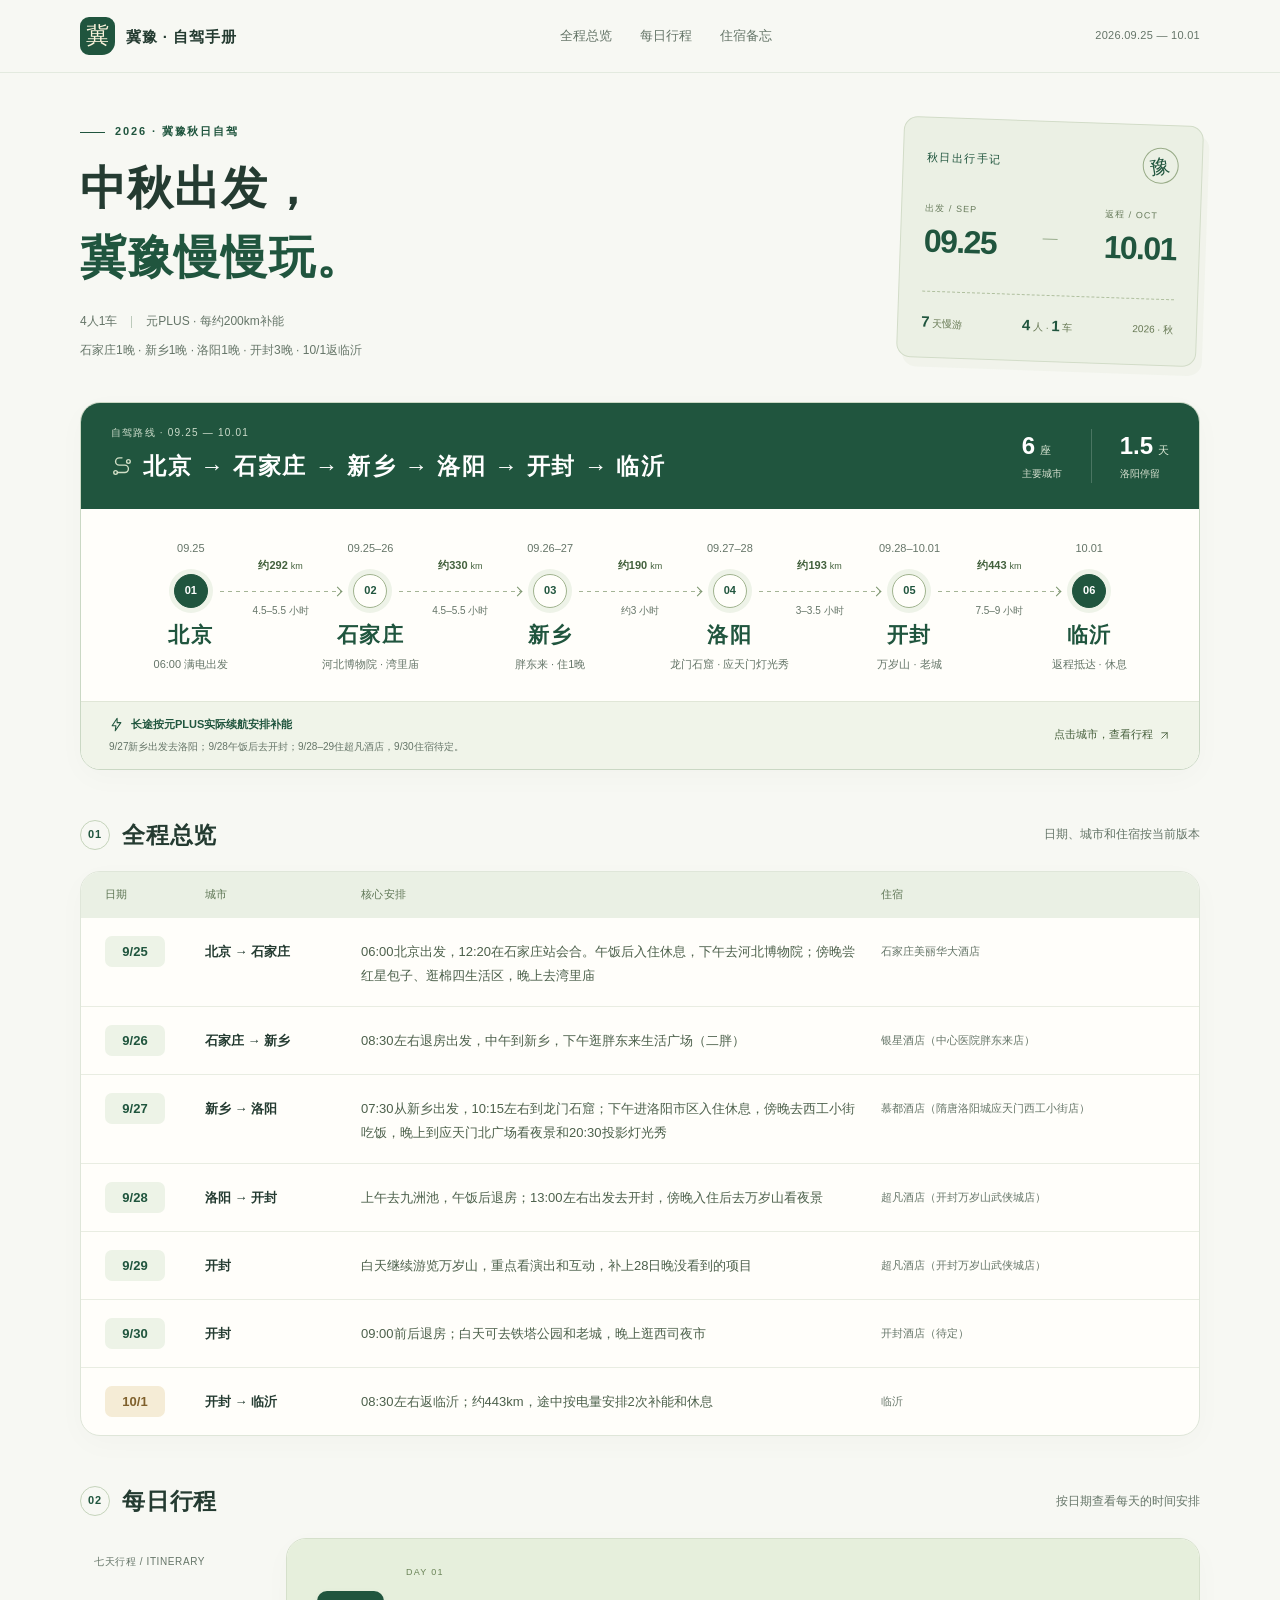
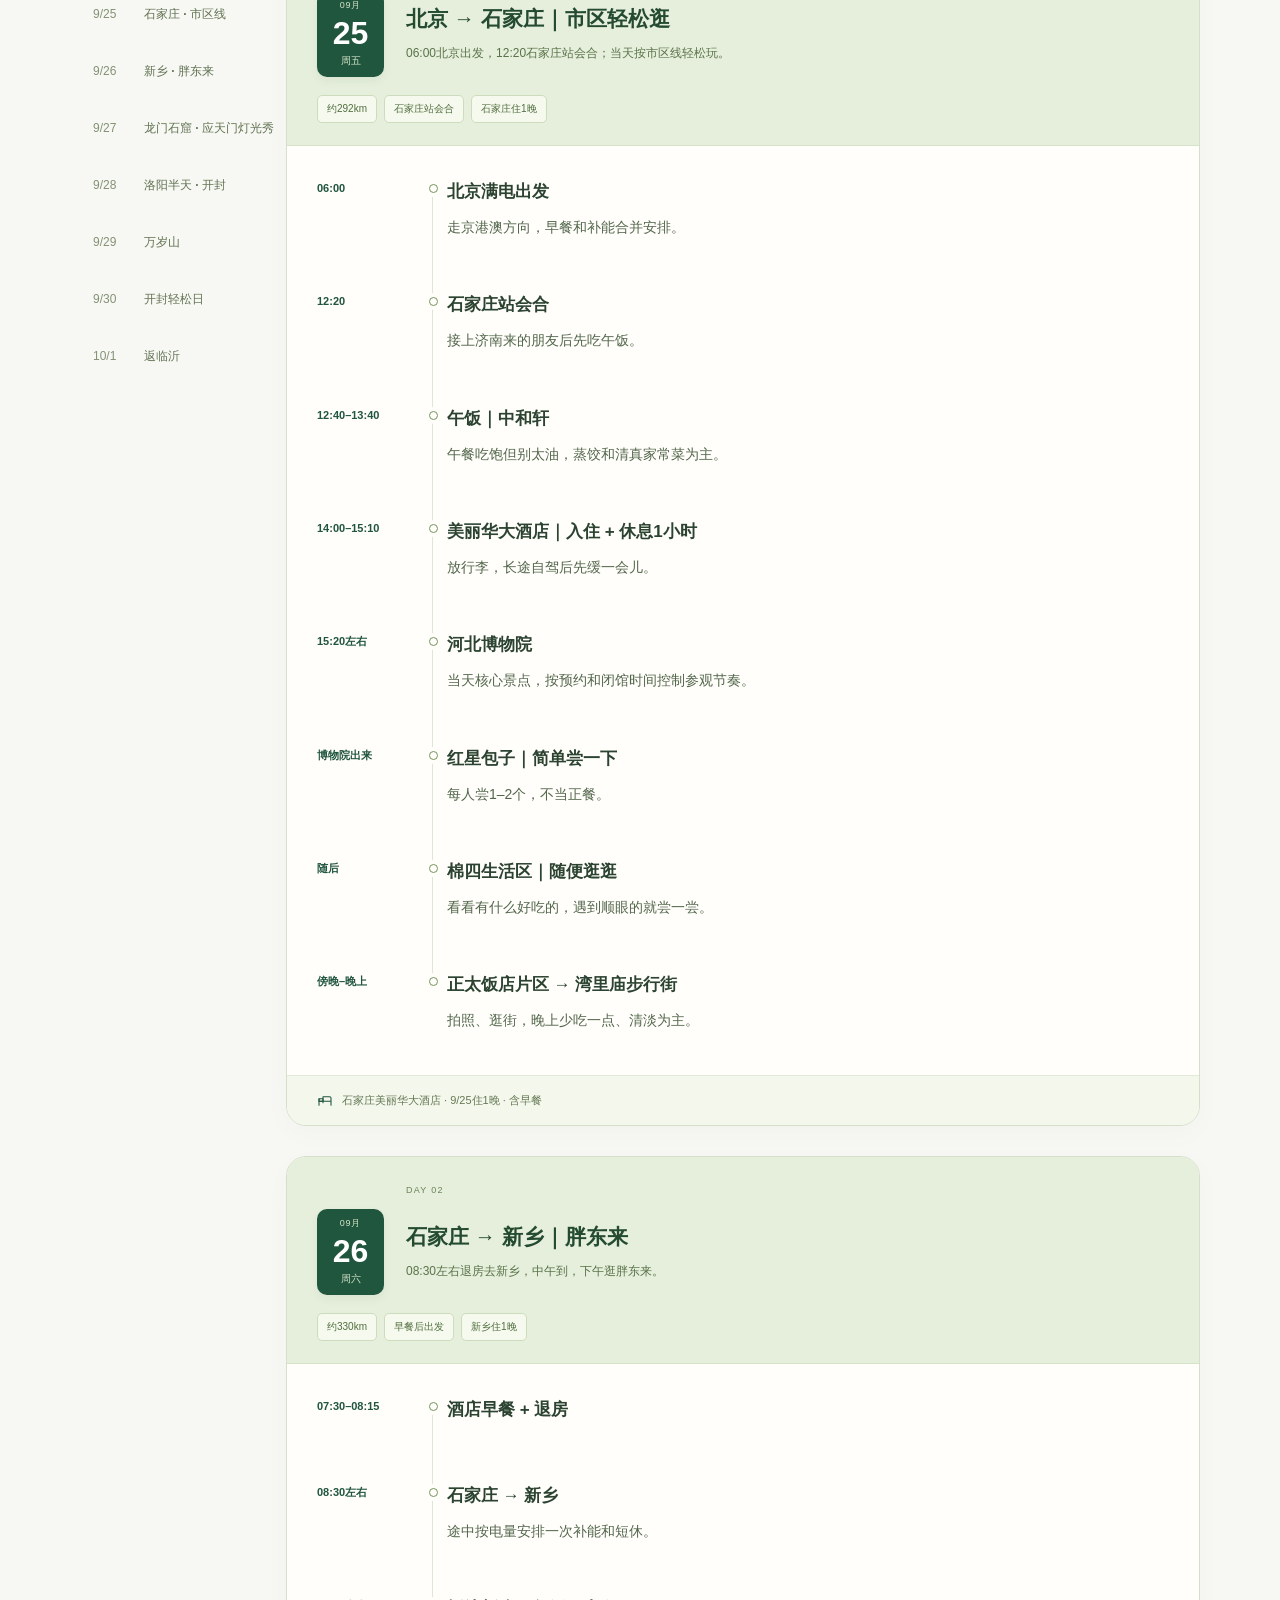
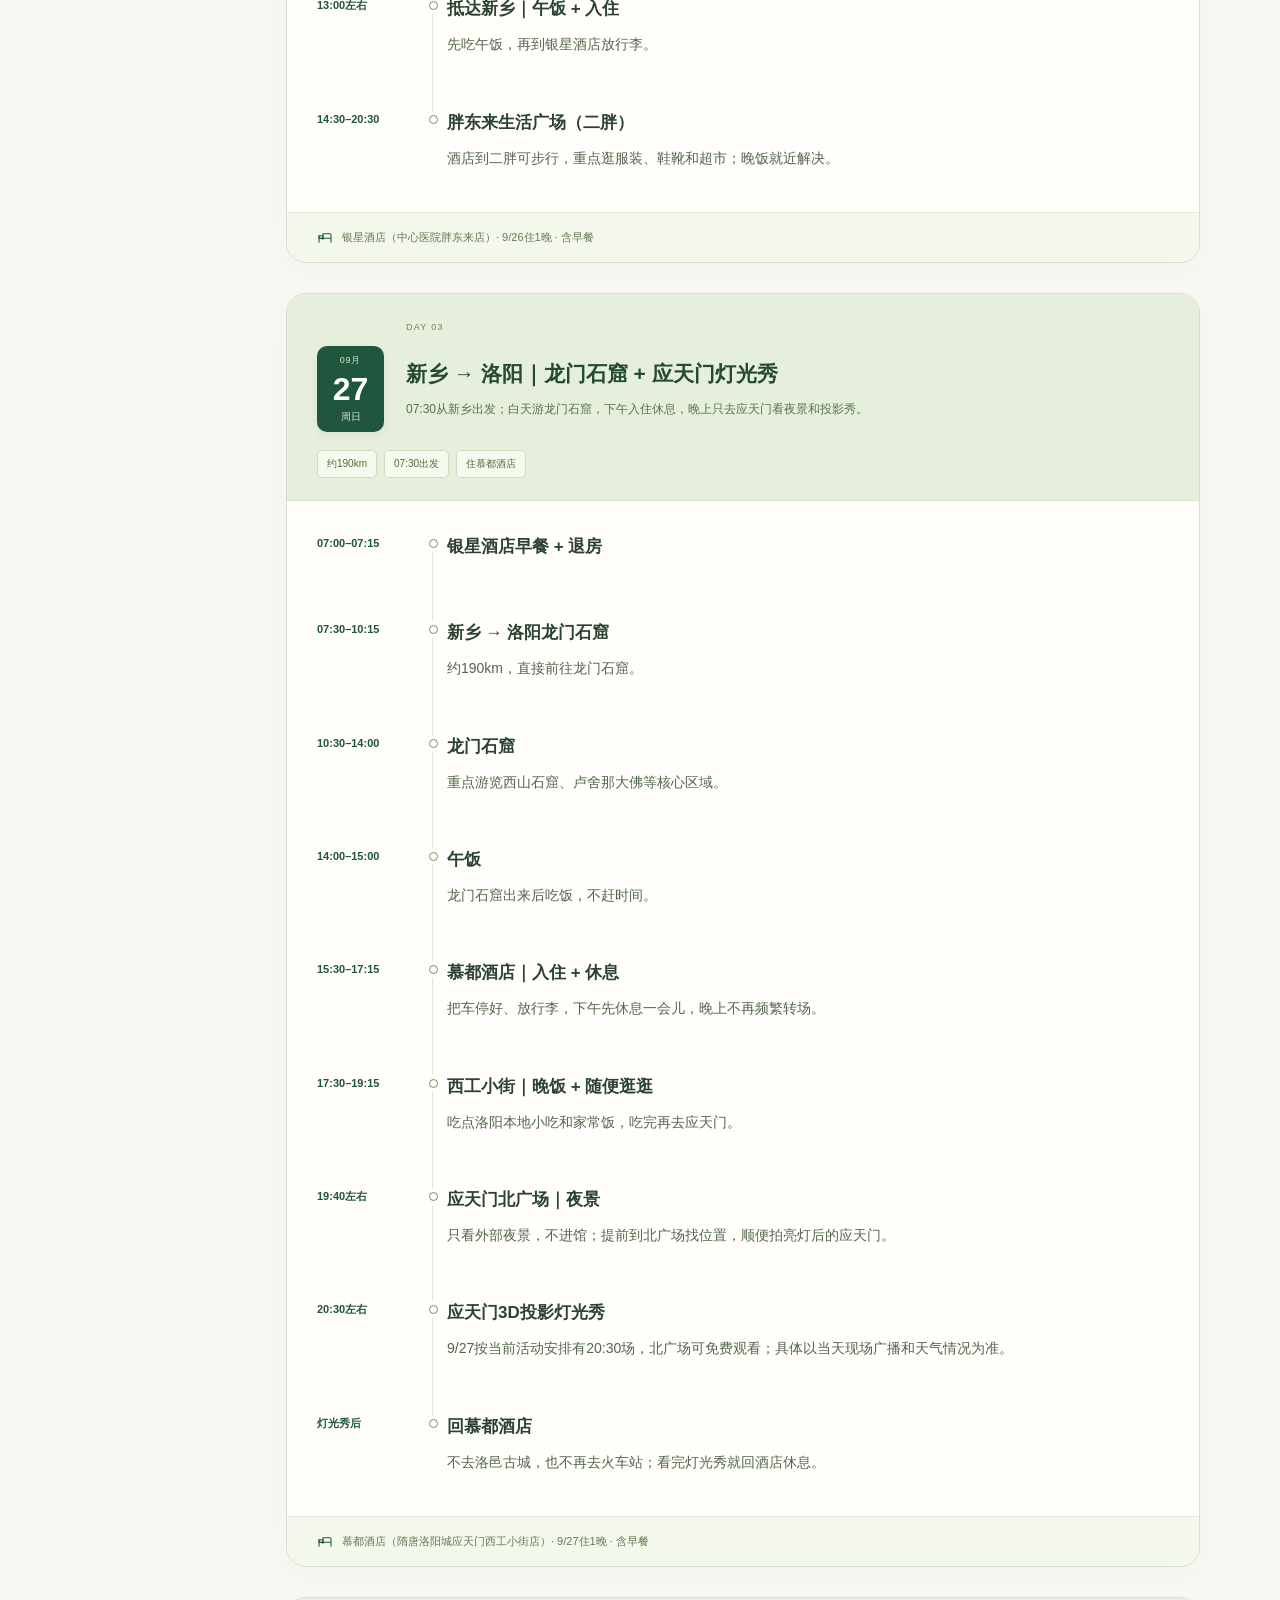
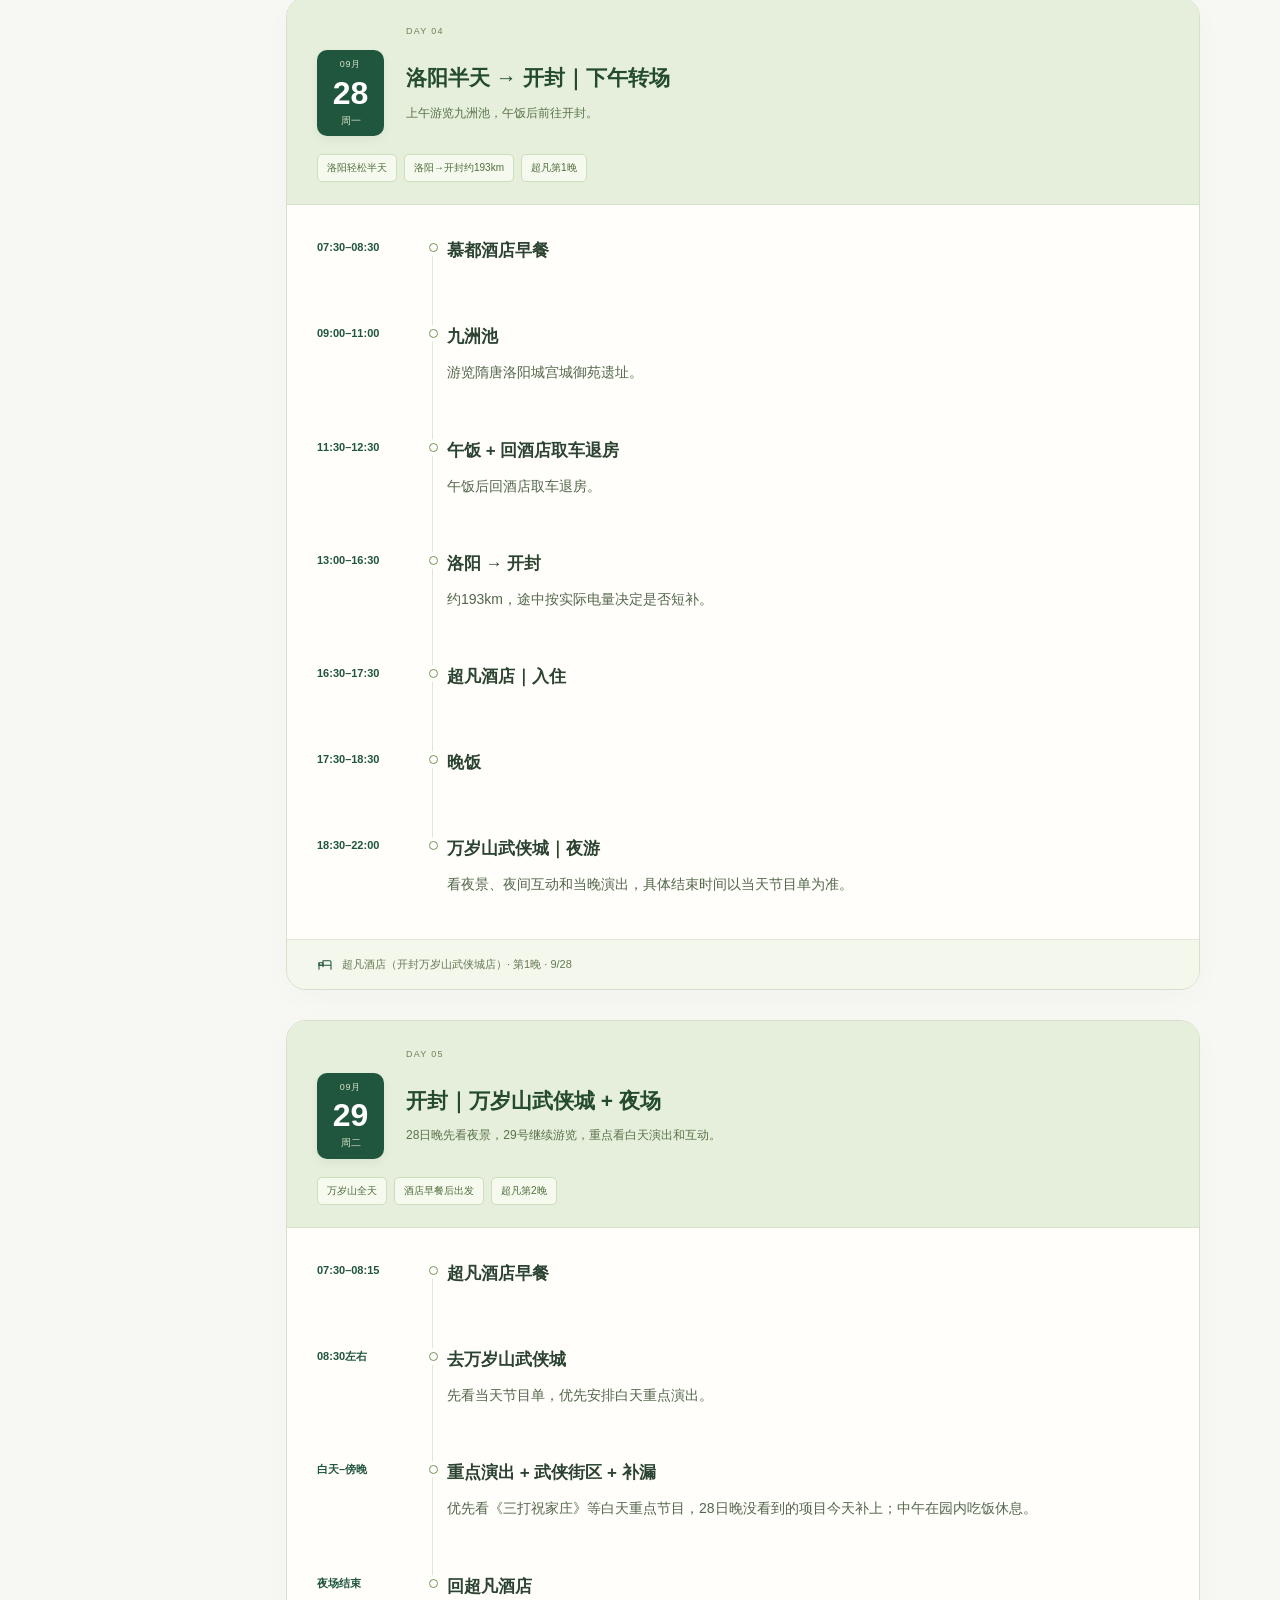
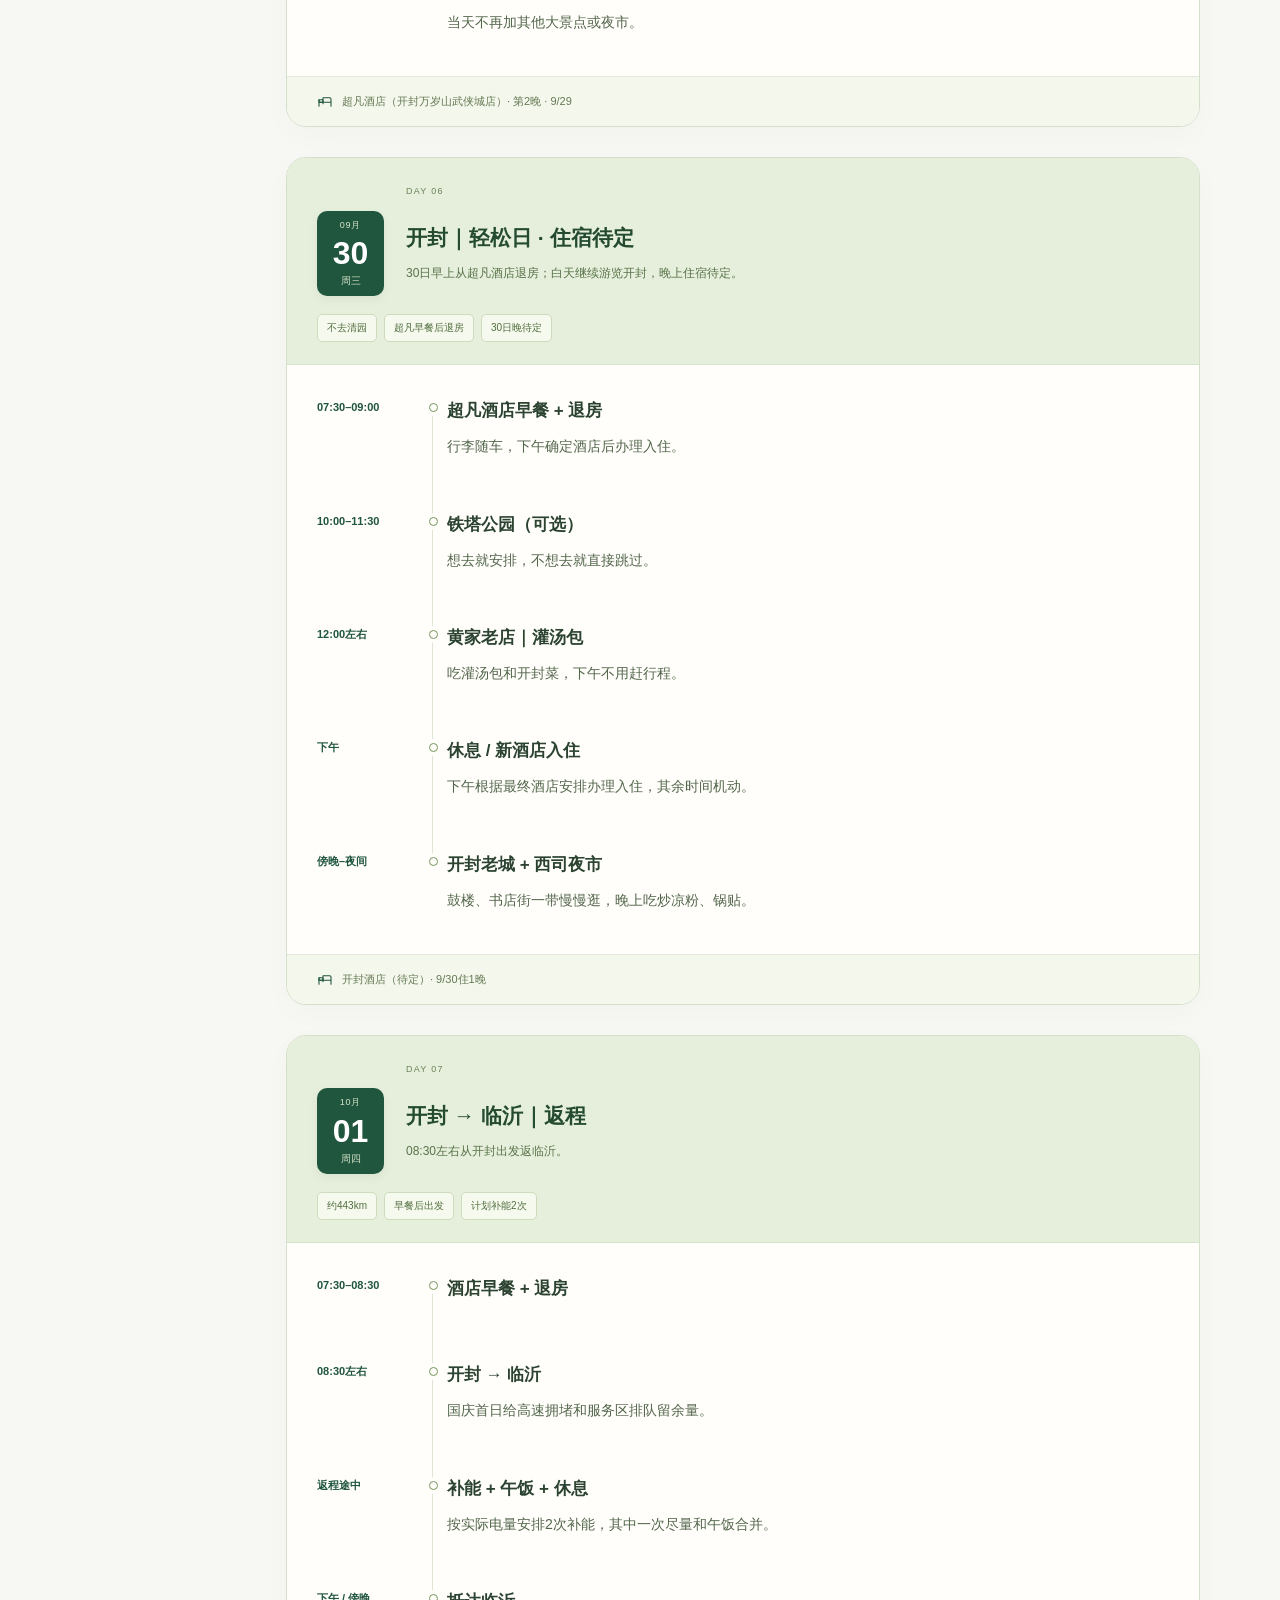
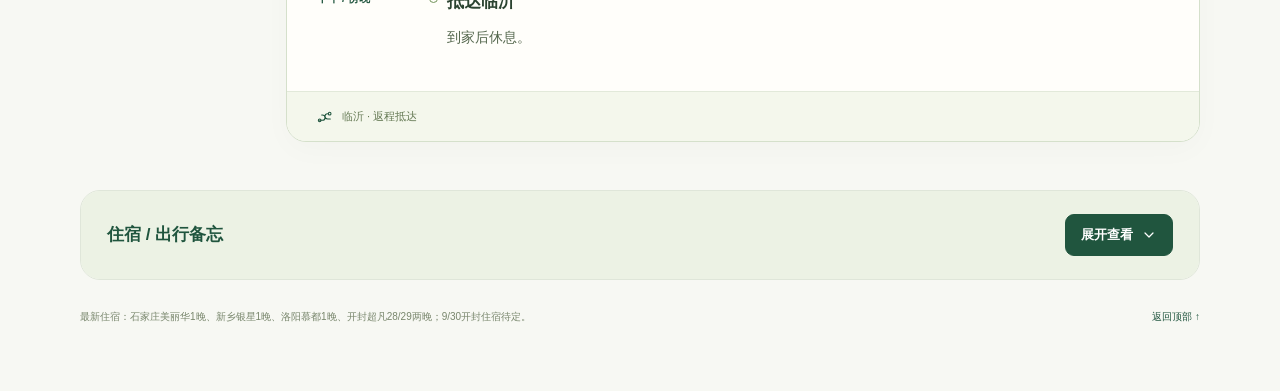
==== commit 8b04744a: "Restore Luoyang route and simplify Sep 27 evening" ====
--- a/henan-roadtrip-2026/index.html
+++ b/henan-roadtrip-2026/index.html
@@ -1,13 +1,15 @@
 <!DOCTYPE html>
+
 <html lang="zh-CN">
 <head>
 <meta charset="utf-8"/>
 <meta content="width=device-width,initial-scale=1,viewport-fit=cover" name="viewport"/>
 <meta content="#236c50" name="theme-color"/>
-<meta content="北京—石家庄—新乡—郑州—开封—临沂新能源自驾行程，包含每日安排、住宿、距离、补能和重点景点。" name="description"/>
+<meta content="北京—石家庄—新乡—洛阳—开封—临沂新能源自驾行程，包含每日安排、住宿、距离、补能和重点景点。" name="description"/>
 <title>中秋出发 · 冀豫慢慢玩 · 2026</title>
 <link href="./journal.css?v=20260922-route6-v2" rel="stylesheet"/>
 <style id="memo-disclosure-styles">
+/* Explicit disclosure labels; native details stays usable without JavaScript. */
 #memo>summary{gap:14px}
 #memo>summary::after{content:none}
 #memo .memo-heading{min-width:0}
@@ -24,52 +26,130 @@
 @media print{#memo .memo-toggle{display:none}}
 </style>
 </head>
-<body data-version="20260926-no-luoyang-v30">
+<body data-version="20260926-luoyang-yingtianmen-v30">
 <a class="skip-link" href="#daily">跳到每日行程</a>
 <header class="site-header"><div class="container header-inner"><a aria-label="河南自驾手册，返回顶部" class="brand" href="#top"><span aria-hidden="true" class="brand-mark">冀</span>冀豫 · 自驾手册</a><nav aria-label="页面目录" class="chapter-nav"><a href="#overview">全程总览</a><a href="#daily">每日行程</a><a href="#memo">住宿备忘</a></nav><span class="header-date">2026.09.25 — 10.01</span></div></header>
 <main class="container" id="top">
-<section aria-labelledby="hero-title" class="hero"><div class="hero-copy"><p class="eyebrow">2026 · 冀豫秋日自驾</p><h1 class="hero-title" id="hero-title">中秋出发，<span>冀豫慢慢玩。</span></h1><div class="hero-details"><span>4人1车</span><span>元PLUS · 每约200km补能</span><span class="return-note">石家庄1晚 · 新乡1晚 · 郑州2晚 · 开封2晚 · 10/1返临沂</span></div></div><aside aria-label="行程信息：2026年9月25日至10月1日，7天，4人1车" class="travel-pass"><div class="pass-top"><span>秋日出行手记</span><span aria-hidden="true" class="pass-stamp">豫</span></div><div class="pass-dates"><div><small>出发 / SEP</small><strong>09.25</strong></div><span aria-hidden="true" class="pass-dash">—</span><div><small>返程 / OCT</small><strong>10.01</strong></div></div><div class="pass-bottom"><span><b>7</b> 天慢游</span><span><b>4</b> 人 · <b>1</b> 车</span><span>2026 · 秋</span></div></aside>
+<section aria-labelledby="hero-title" class="hero"><div class="hero-copy"><p class="eyebrow">2026 · 冀豫秋日自驾</p><h1 class="hero-title" id="hero-title">中秋出发，<span>冀豫慢慢玩。</span></h1><div class="hero-details"><span>4人1车</span><span>元PLUS · 每约200km补能</span><span class="return-note">石家庄1晚 · 新乡1晚 · 洛阳1晚 · 开封3晚 · 10/1返临沂</span></div></div><aside aria-label="行程信息：2026年9月25日至10月1日，7天，4人1车" class="travel-pass"><div class="pass-top"><span>秋日出行手记</span><span aria-hidden="true" class="pass-stamp">豫</span></div><div class="pass-dates"><div><small>出发 / SEP</small><strong>09.25</strong></div><span aria-hidden="true" class="pass-dash">—</span><div><small>返程 / OCT</small><strong>10.01</strong></div></div><div class="pass-bottom"><span><b>7</b> 天慢游</span><span><b>4</b> 人 · <b>1</b> 车</span><span>2026 · 秋</span></div></aside>
 <section aria-labelledby="route-preview-title" class="journey" id="route-preview">
-<header class="journey-header"><div><p class="journey-kicker">自驾路线 · 09.25 — 10.01</p><div class="journey-title-row"><svg aria-hidden="true" fill="none" stroke="currentColor" stroke-linecap="round" stroke-linejoin="round" stroke-width="1.5" viewBox="0 0 24 24"><circle cx="5" cy="18" r="2"></circle><circle cx="19" cy="6" r="2"></circle><path d="M7 18h8a4 4 0 0 0 0-8H9a4 4 0 0 1 0-8h3"></path></svg><h2 id="route-preview-title">北京 → 石家庄 → 新乡 → 郑州 → 开封 → 临沂</h2></div></div><dl class="journey-summary"><div class="journey-stat"><dt>主要城市</dt><dd>6<small>座</small></dd></div><div class="journey-stat"><dt>郑州停留</dt><dd>2<small>天</small></dd></div></dl></header>
+<header class="journey-header"><div><p class="journey-kicker">自驾路线 · 09.25 — 10.01</p><div class="journey-title-row"><svg aria-hidden="true" fill="none" stroke="currentColor" stroke-linecap="round" stroke-linejoin="round" stroke-width="1.5" viewBox="0 0 24 24"><circle cx="5" cy="18" r="2"></circle><circle cx="19" cy="6" r="2"></circle><path d="M7 18h8a4 4 0 0 0 0-8H9a4 4 0 0 1 0-8h3"></path></svg><h2 id="route-preview-title">北京 → 石家庄 → 新乡 → 洛阳 → 开封 → 临沂</h2></div></div><dl class="journey-summary"><div class="journey-stat"><dt>主要城市</dt><dd>6<small>座</small></dd></div><div class="journey-stat"><dt>洛阳停留</dt><dd>1.5<small>天</small></dd></div></dl></header>
 <nav aria-label="自驾路线，点击城市查看对应行程"><ol class="journey-stops">
 <li class="journey-step"><a class="journey-stop" href="#d25"><span class="journey-date">09.25</span><span aria-hidden="true" class="journey-node">01</span><span class="journey-city">北京</span><span class="journey-caption">06:00 满电出发</span></a><div class="journey-leg"><span class="journey-distance">约292<small>km</small></span><span aria-hidden="true" class="journey-road"></span><span class="journey-time">4.5–5.5 小时</span></div></li>
 <li class="journey-step"><a class="journey-stop" href="#d25"><span class="journey-date">09.25–26</span><span aria-hidden="true" class="journey-node">02</span><span class="journey-city">石家庄</span><span class="journey-caption">河北博物院 · 湾里庙</span></a><div class="journey-leg"><span class="journey-distance">约330<small>km</small></span><span aria-hidden="true" class="journey-road"></span><span class="journey-time">4.5–5.5 小时</span></div></li>
-<li class="journey-step"><a class="journey-stop" href="#d26"><span class="journey-date">09.26–27</span><span aria-hidden="true" class="journey-node">03</span><span class="journey-city">新乡</span><span class="journey-caption">胖东来 · 住1晚</span></a><div class="journey-leg"><span class="journey-distance">约89<small>km</small></span><span aria-hidden="true" class="journey-road"></span><span class="journey-time">约1.5 小时</span></div></li>
-<li class="journey-step"><a class="journey-stop" href="#d27"><span class="journey-date">09.27–29</span><span aria-hidden="true" class="journey-node">04</span><span class="journey-city">郑州</span><span class="journey-caption">河南博物院 · 城市漫游</span></a><div class="journey-leg"><span class="journey-distance">约78<small>km</small></span><span aria-hidden="true" class="journey-road"></span><span class="journey-time">约1.5 小时</span></div></li>
-<li class="journey-step"><a class="journey-stop" href="#d29"><span class="journey-date">09.29–10.01</span><span aria-hidden="true" class="journey-node">05</span><span class="journey-city">开封</span><span class="journey-caption">万岁山 · 老城</span></a><div class="journey-leg"><span class="journey-distance">约443<small>km</small></span><span aria-hidden="true" class="journey-road"></span><span class="journey-time">7.5–9 小时</span></div></li>
+<li class="journey-step"><a class="journey-stop" href="#d26"><span class="journey-date">09.26–27</span><span aria-hidden="true" class="journey-node">03</span><span class="journey-city">新乡</span><span class="journey-caption">胖东来 · 住1晚</span></a><div class="journey-leg"><span class="journey-distance">约190<small>km</small></span><span aria-hidden="true" class="journey-road"></span><span class="journey-time">约3 小时</span></div></li>
+<li class="journey-step"><a class="journey-stop" href="#d27"><span class="journey-date">09.27–28</span><span aria-hidden="true" class="journey-node">04</span><span class="journey-city">洛阳</span><span class="journey-caption">龙门石窟 · 应天门灯光秀</span></a><div class="journey-leg"><span class="journey-distance">约193<small>km</small></span><span aria-hidden="true" class="journey-road"></span><span class="journey-time">3–3.5 小时</span></div></li>
+<li class="journey-step"><a class="journey-stop" href="#d28"><span class="journey-date">09.28–10.01</span><span aria-hidden="true" class="journey-node">05</span><span class="journey-city">开封</span><span class="journey-caption">万岁山 · 老城</span></a><div class="journey-leg"><span class="journey-distance">约443<small>km</small></span><span aria-hidden="true" class="journey-road"></span><span class="journey-time">7.5–9 小时</span></div></li>
 <li class="journey-step"><a class="journey-stop" href="#d01"><span class="journey-date">10.01</span><span aria-hidden="true" class="journey-node">06</span><span class="journey-city">临沂</span><span class="journey-caption">返程抵达 · 休息</span></a></li>
 </ol></nav>
-<footer class="journey-footer"><div><p class="journey-charge"><svg aria-hidden="true" fill="none" stroke="currentColor" stroke-linecap="round" stroke-linejoin="round" stroke-width="1.7" viewBox="0 0 24 24"><path d="m13 2-8 12h6l-1 8 9-13h-6z"></path></svg>长途按元PLUS实际续航安排补能</p><p class="journey-note">洛阳整段取消。9/27新乡直接去郑州，郑州住2晚；9/29一早去开封，全天只玩万岁山；9/30开封轻松逛，10/1返临沂。</p></div><span class="journey-hint">点击城市，查看行程<svg aria-hidden="true" fill="none" stroke="currentColor" stroke-linecap="round" stroke-linejoin="round" stroke-width="1.6" viewBox="0 0 24 24"><path d="M7 17 17 7M7 7h10v10"></path></svg></span></footer>
+<footer class="journey-footer"><div><p class="journey-charge"><svg aria-hidden="true" fill="none" stroke="currentColor" stroke-linecap="round" stroke-linejoin="round" stroke-width="1.7" viewBox="0 0 24 24"><path d="m13 2-8 12h6l-1 8 9-13h-6z"></path></svg>长途按元PLUS实际续航安排补能</p><p class="journey-note">9/27新乡出发去洛阳；9/28午饭后去开封；9/28–29住超凡酒店，9/30住宿待定。</p></div><span class="journey-hint">点击城市，查看行程<svg aria-hidden="true" fill="none" stroke="currentColor" stroke-linecap="round" stroke-linejoin="round" stroke-width="1.6" viewBox="0 0 24 24"><path d="M7 17 17 7M7 7h10v10"></path></svg></span></footer>
 </section></section>
 <section aria-labelledby="overview-title" class="overview-section" id="overview"><div class="section-heading"><span class="section-index">01</span><h2 id="overview-title">全程总览</h2><p class="section-subtitle">日期、城市和住宿按当前版本</p></div><div class="overview-panel"><div aria-hidden="true" class="overview-labels"><span>日期</span><div><span>城市</span><span>核心安排</span><span>住宿</span></div></div><ol class="overview-list">
 <li class="overview-row"><a class="overview-date" href="#d25">9/25</a><div class="overview-detail"><div class="overview-city">北京 → 石家庄</div><p class="overview-plan">06:00北京出发，12:20在石家庄站会合。午饭后入住休息，下午去河北博物院；傍晚尝红星包子、逛棉四生活区，晚上去湾里庙</p><p class="overview-stay">石家庄美丽华大酒店</p></div></li>
 <li class="overview-row"><a class="overview-date" href="#d26">9/26</a><div class="overview-detail"><div class="overview-city">石家庄 → 新乡</div><p class="overview-plan">08:30左右退房出发，中午到新乡，下午逛胖东来生活广场（二胖）</p><p class="overview-stay">银星酒店（中心医院胖东来店）</p></div></li>
-<li class="overview-row"><a class="overview-date" href="#d27">9/27</a><div class="overview-detail"><div class="overview-city">新乡 → 郑州</div><p class="overview-plan">早餐后直接去郑州，约89km；中午前后到郑州，下午安排河南博物院，晚上就近吃饭休息</p><p class="overview-stay">郑州酒店（待定）</p></div></li>
-<li class="overview-row"><a class="overview-date" href="#d28">9/28</a><div class="overview-detail"><div class="overview-city">郑州</div><p class="overview-plan">完整玩一天郑州：郑州记忆1952油化厂、二七广场和德化街，晚上如意湖城市夜景可选；整体按轻松逛吃安排</p><p class="overview-stay">郑州酒店（待定）</p></div></li>
-<li class="overview-row"><a class="overview-date" href="#d29">9/29</a><div class="overview-detail"><div class="overview-city">郑州 → 开封</div><p class="overview-plan">08:00左右从郑州出发，上午到开封；当天只玩万岁山，重点看白天演出、互动和夜场</p><p class="overview-stay">超凡酒店（开封万岁山武侠城店）</p></div></li>
+<li class="overview-row"><a class="overview-date" href="#d27">9/27</a><div class="overview-detail"><div class="overview-city">新乡 → 洛阳</div><p class="overview-plan">07:30从新乡出发，10:15左右到龙门石窟；下午进洛阳市区入住休息，傍晚去西工小街吃饭，晚上到应天门北广场看夜景和20:30投影灯光秀</p><p class="overview-stay">慕都酒店（隋唐洛阳城应天门西工小街店）</p></div></li>
+<li class="overview-row"><a class="overview-date" href="#d28">9/28</a><div class="overview-detail"><div class="overview-city">洛阳 → 开封</div><p class="overview-plan">上午去九洲池，午饭后退房；13:00左右出发去开封，傍晚入住后去万岁山看夜景</p><p class="overview-stay">超凡酒店（开封万岁山武侠城店）</p></div></li>
+<li class="overview-row"><a class="overview-date" href="#d29">9/29</a><div class="overview-detail"><div class="overview-city">开封</div><p class="overview-plan">白天继续游览万岁山，重点看演出和互动，补上28日晚没看到的项目</p><p class="overview-stay">超凡酒店（开封万岁山武侠城店）</p></div></li>
 <li class="overview-row"><a class="overview-date" href="#d30">9/30</a><div class="overview-detail"><div class="overview-city">开封</div><p class="overview-plan">09:00前后退房；白天可去铁塔公园和老城，晚上逛西司夜市</p><p class="overview-stay">开封酒店（待定）</p></div></li>
 <li class="overview-row"><a class="overview-date" href="#d01">10/1</a><div class="overview-detail"><div class="overview-city">开封 → 临沂</div><p class="overview-plan">08:30左右返临沂；约443km，途中按电量安排2次补能和休息</p><p class="overview-stay">临沂</p></div></li>
 </ol></div></section>
 <section aria-labelledby="daily-title" id="daily"><div class="section-heading"><span class="section-index">02</span><h2 id="daily-title">每日行程</h2><p class="section-subtitle">按日期查看每天的时间安排</p></div><nav aria-label="按日期跳转" class="day-navigation"><p class="day-nav-caption">七天行程 / ITINERARY</p><div class="day-nav-scroll">
 <a class="day-link" href="#d25"><span>9/25</span><b>石家庄 · 市区线</b></a>
 <a class="day-link" href="#d26"><span>9/26</span><b>新乡 · 胖东来</b></a>
-<a class="day-link" href="#d27"><span>9/27</span><b>新乡 → 郑州</b></a>
-<a class="day-link" href="#d28"><span>9/28</span><b>郑州一日</b></a>
-<a class="day-link" href="#d29"><span>9/29</span><b>郑州 → 开封 · 万岁山</b></a>
+<a class="day-link" href="#d27"><span>9/27</span><b>龙门石窟 · 应天门灯光秀</b></a>
+<a class="day-link" href="#d28"><span>9/28</span><b>洛阳半天 · 开封</b></a>
+<a class="day-link" href="#d29"><span>9/29</span><b>万岁山</b></a>
 <a class="day-link" href="#d30"><span>9/30</span><b>开封轻松日</b></a>
 <a class="day-link" href="#d01"><span>10/1</span><b>返临沂</b></a>
 </div></nav>
 <div class="day-stack">
-<article aria-labelledby="title-d25" class="day-card" data-day="01" id="d25"><header class="day-header" data-label="DAY 01"><div class="day-heading"><div class="date-tile"><small>09月</small><strong>25</strong><span>周五</span></div><div><h2 id="title-d25">北京 → 石家庄｜市区轻松逛</h2><p class="day-description">06:00北京出发，12:20石家庄站会合；当天按市区线轻松玩。</p></div></div><div class="day-meta"><span class="meta-tag">约292km</span><span class="meta-tag">石家庄站会合</span><span class="meta-tag">石家庄住1晚</span></div></header><ol class="timeline"><li class="timeline-entry"><div class="entry-time">06:00</div><div class="entry-content"><h3>北京满电出发</h3><p>走京港澳方向，早餐和补能合并安排。</p></div></li><li class="timeline-entry"><div class="entry-time">12:20</div><div class="entry-content"><h3>石家庄站会合</h3><p>接上济南来的朋友后先吃午饭。</p></div></li><li class="timeline-entry"><div class="entry-time">12:40–13:40</div><div class="entry-content"><h3>午饭｜中和轩</h3><p>午餐吃饱但别太油，蒸饺和清真家常菜为主。</p></div></li><li class="timeline-entry"><div class="entry-time">14:00–15:10</div><div class="entry-content"><h3>美丽华大酒店｜入住 + 休息1小时</h3><p>放行李，长途自驾后先缓一会儿。</p></div></li><li class="timeline-entry"><div class="entry-time">15:20左右</div><div class="entry-content"><h3>河北博物院</h3><p>当天核心景点，按预约和闭馆时间控制参观节奏。</p></div></li><li class="timeline-entry"><div class="entry-time">博物院出来</div><div class="entry-content"><h3>红星包子｜简单尝一下</h3><p>每人尝1–2个，不当正餐。</p></div></li><li class="timeline-entry"><div class="entry-time">随后</div><div class="entry-content"><h3>棉四生活区｜随便逛逛</h3><p>看看有什么好吃的，遇到顺眼的就尝一尝。</p></div></li><li class="timeline-entry"><div class="entry-time">傍晚–晚上</div><div class="entry-content"><h3>正太饭店片区 → 湾里庙步行街</h3><p>拍照、逛街，晚上少吃一点、清淡为主。</p></div></li></ol><footer class="day-lodging"><svg aria-hidden="true" class="icon" fill="none" height="20" stroke="currentColor" stroke-linecap="round" stroke-linejoin="round" stroke-width="1.6" viewBox="0 0 24 24" width="20"><path d="M3 18v-8m18 8V9a2 2 0 0 0-2-2H9v9M3 14h18M3 18v2m18-2v2"></path><path d="M3 10h6v4H3z"></path></svg><span>石家庄美丽华大酒店 · 9/25住1晚 · 含早餐</span></footer></article>
-<article aria-labelledby="title-d26" class="day-card" data-day="02" id="d26"><header class="day-header" data-label="DAY 02"><div class="day-heading"><div class="date-tile"><small>09月</small><strong>26</strong><span>周六</span></div><div><h2 id="title-d26">石家庄 → 新乡｜胖东来</h2><p class="day-description">08:30左右退房去新乡，中午到，下午逛胖东来。</p></div></div><div class="day-meta"><span class="meta-tag">约330km</span><span class="meta-tag">早餐后出发</span><span class="meta-tag">新乡住1晚</span></div></header><ol class="timeline"><li class="timeline-entry"><div class="entry-time">07:30–08:15</div><div class="entry-content"><h3>酒店早餐 + 退房</h3></div></li><li class="timeline-entry"><div class="entry-time">08:30左右</div><div class="entry-content"><h3>石家庄 → 新乡</h3><p>途中按电量安排一次补能和短休。</p></div></li><li class="timeline-entry"><div class="entry-time">13:00左右</div><div class="entry-content"><h3>抵达新乡｜午饭 + 入住</h3><p>先吃午饭，再到银星酒店放行李。</p></div></li><li class="timeline-entry"><div class="entry-time">14:30–20:30</div><div class="entry-content"><h3>胖东来生活广场（二胖）</h3><p>酒店到二胖可步行，重点逛服装、鞋靴和超市；晚饭就近解决。</p></div></li></ol><footer class="day-lodging"><svg aria-hidden="true" class="icon" fill="none" height="20" stroke="currentColor" stroke-linecap="round" stroke-linejoin="round" stroke-width="1.6" viewBox="0 0 24 24" width="20"><path d="M3 18v-8m18 8V9a2 2 0 0 0-2-2H9v9M3 14h18M3 18v2m18-2v2"></path><path d="M3 10h6v4H3z"></path></svg><span>银星酒店（中心医院胖东来店）· 9/26住1晚 · 含早餐</span></footer></article>
-<article aria-labelledby="title-d27" class="day-card" data-day="03" id="d27"><header class="day-header" data-label="DAY 03"><div class="day-heading"><div class="date-tile"><small>09月</small><strong>27</strong><span>周日</span></div><div><h2 id="title-d27">新乡 → 郑州｜河南博物院</h2><p class="day-description">洛阳整段取消；早餐后直接去郑州，下午把河南博物院放到周日完成。</p></div></div><div class="day-meta"><span class="meta-tag">约89km</span><span class="meta-tag">约1.5小时</span><span class="meta-tag">郑州第1晚</span></div></header><ol class="timeline"><li class="timeline-entry"><div class="entry-time">07:30–08:15</div><div class="entry-content"><h3>银星酒店早餐 + 退房</h3><p>不用再往洛阳绕，吃完早餐直接南下郑州。</p></div></li><li class="timeline-entry"><div class="entry-time">08:30–10:00</div><div class="entry-content"><h3>新乡 → 郑州</h3><p>约89km，正常路况约1.5小时；到郑州后先去酒店停车、寄存行李。</p></div></li><li class="timeline-entry"><div class="entry-time">10:30–12:00</div><div class="entry-content"><h3>午饭｜烩面 / 河南家常菜</h3><p>找干净、接地气的店吃饱，不专门追网红店。</p></div></li><li class="timeline-entry"><div class="entry-time">13:00–17:30</div><div class="entry-content"><h3>河南博物院</h3><p>9/27是周日，正常开放；把郑州最值得看的博物馆放在今天，避免9/28周一闭馆。按预约时间入馆，重点看常设展。</p></div></li><li class="timeline-entry"><div class="entry-time">18:00以后</div><div class="entry-content"><h3>晚饭 + 回酒店休息</h3><p>今天转场很短，下午博物院走完后就不再加大景点。</p></div></li></ol><footer class="day-lodging"><svg aria-hidden="true" class="icon" fill="none" height="20" stroke="currentColor" stroke-linecap="round" stroke-linejoin="round" stroke-width="1.6" viewBox="0 0 24 24" width="20"><path d="M3 18v-8m18 8V9a2 2 0 0 0-2-2H9v9M3 14h18M3 18v2m18-2v2"></path><path d="M3 10h6v4H3z"></path></svg><span>郑州酒店（待定）· 第1晚 · 9/27</span></footer></article>
-<article aria-labelledby="title-d28" class="day-card" data-day="04" id="d28"><header class="day-header" data-label="DAY 04"><div class="day-heading"><div class="date-tile"><small>09月</small><strong>28</strong><span>周一</span></div><div><h2 id="title-d28">郑州｜完整城市一日</h2><p class="day-description">不用转场，完整玩一天郑州；以老厂区、老商圈和城市夜景为主。</p></div></div><div class="day-meta"><span class="meta-tag">不挪酒店</span><span class="meta-tag">轻松逛吃</span><span class="meta-tag">郑州第2晚</span></div></header><ol class="timeline"><li class="timeline-entry"><div class="entry-time">08:00–09:00</div><div class="entry-content"><h3>酒店早餐 + 慢慢出发</h3><p>今天没有长途驾驶，睡够再出门。</p></div></li><li class="timeline-entry"><div class="entry-time">09:30–12:00</div><div class="entry-content"><h3>郑州记忆1952油化厂｜老厂区慢慢逛</h3><p>红砖老厂房、老烟囱和文创小店为主；随便走走、拍照、看看店，累了就坐一会儿。</p></div></li><li class="timeline-entry"><div class="entry-time">12:15–13:30</div><div class="entry-content"><h3>午饭｜烩面 / 豫菜</h3><p>中午吃饱一点，优先干净、接地气、本地人日常会吃的店。</p></div></li><li class="timeline-entry"><div class="entry-time">14:00–16:00</div><div class="entry-content"><h3>酒店休息 / 机动</h3><p>连续几天自驾后留一段休息时间；精神好就附近随便逛逛。</p></div></li><li class="timeline-entry"><div class="entry-time">16:30–19:30</div><div class="entry-content"><h3>二七广场 + 德化步行街｜逛街 + 晚饭</h3><p>9/28是周一，二七纪念塔内部常规闭馆，所以只看广场和外部；中心区停车不省心，建议车留酒店后地铁或打车往返。</p></div></li><li class="timeline-entry"><div class="entry-time">20:00–21:30</div><div class="entry-content"><h3>如意湖｜大玉米城市夜景（可选）</h3><p>如果当天不累就去看看郑东新区夜景；累了直接取消，回酒店休息。</p></div></li></ol><footer class="day-lodging"><svg aria-hidden="true" class="icon" fill="none" height="20" stroke="currentColor" stroke-linecap="round" stroke-linejoin="round" stroke-width="1.6" viewBox="0 0 24 24" width="20"><path d="M3 18v-8m18 8V9a2 2 0 0 0-2-2H9v9M3 14h18M3 18v2m18-2v2"></path><path d="M3 10h6v4H3z"></path></svg><span>郑州酒店（待定）· 第2晚 · 9/28</span></footer></article>
-<article aria-labelledby="title-d29" class="day-card" data-day="05" id="d29"><header class="day-header" data-label="DAY 05"><div class="day-heading"><div class="date-tile"><small>09月</small><strong>29</strong><span>周二</span></div><div><h2 id="title-d29">郑州 → 开封｜万岁山全天</h2><p class="day-description">早上从郑州去开封，上午到万岁山；29号仍然只安排万岁山，不再加其他景点。</p></div></div><div class="day-meta"><span class="meta-tag">郑州→开封约78km</span><span class="meta-tag">万岁山全天</span><span class="meta-tag">开封住1晚</span></div></header><ol class="timeline"><li class="timeline-entry"><div class="entry-time">07:00–07:45</div><div class="entry-content"><h3>酒店早餐 + 退房</h3></div></li><li class="timeline-entry"><div class="entry-time">08:00–09:30</div><div class="entry-content"><h3>郑州 → 开封</h3><p>约78km，直接去万岁山片区；到开封后先停车、寄存行李。</p></div></li><li class="timeline-entry"><div class="entry-time">10:00左右</div><div class="entry-content"><h3>万岁山武侠城｜入园</h3><p>先看当天节目单，优先锁定白天重点演出。</p></div></li><li class="timeline-entry"><div class="entry-time">白天–夜场</div><div class="entry-content"><h3>重点演出 + 武侠街区 + 夜场</h3><p>优先看《三打祝家庄》等重点节目，中午在园内吃饭休息；当天不再安排其他大景点或夜市。</p></div></li><li class="timeline-entry"><div class="entry-time">夜场结束</div><div class="entry-content"><h3>回超凡酒店</h3><p>当天走路多，结束后直接回酒店休息。</p></div></li></ol><footer class="day-lodging"><svg aria-hidden="true" class="icon" fill="none" height="20" stroke="currentColor" stroke-linecap="round" stroke-linejoin="round" stroke-width="1.6" viewBox="0 0 24 24" width="20"><path d="M3 18v-8m18 8V9a2 2 0 0 0-2-2H9v9M3 14h18M3 18v2m18-2v2"></path><path d="M3 10h6v4H3z"></path></svg><span>超凡酒店（开封万岁山武侠城店）· 9/29住1晚 · 需按新行程确认订单日期</span></footer></article>
-<article aria-labelledby="title-d30" class="day-card" data-day="06" id="d30"><header class="day-header" data-label="DAY 06"><div class="day-heading"><div class="date-tile"><small>09月</small><strong>30</strong><span>周三</span></div><div><h2 id="title-d30">开封｜轻松日 · 住宿待定</h2><p class="day-description">30日早上从超凡酒店退房；白天继续游览开封，晚上住宿待定。</p></div></div><div class="day-meta"><span class="meta-tag">不去清园</span><span class="meta-tag">超凡早餐后退房</span><span class="meta-tag">30日晚待定</span></div></header><ol class="timeline"><li class="timeline-entry"><div class="entry-time">07:30–09:00</div><div class="entry-content"><h3>超凡酒店早餐 + 退房</h3><p>行李随车，下午确定酒店后办理入住。</p></div></li><li class="timeline-entry"><div class="entry-time">10:00–11:30</div><div class="entry-content"><h3>铁塔公园（可选）</h3><p>想去就安排，不想去就直接跳过。</p></div></li><li class="timeline-entry"><div class="entry-time">12:00左右</div><div class="entry-content"><h3>黄家老店｜灌汤包</h3><p>吃灌汤包和开封菜，下午不用赶行程。</p></div></li><li class="timeline-entry"><div class="entry-time">下午</div><div class="entry-content"><h3>休息 / 新酒店入住</h3><p>下午根据最终酒店安排办理入住，其余时间机动。</p></div></li><li class="timeline-entry"><div class="entry-time">傍晚–夜间</div><div class="entry-content"><h3>开封老城 + 西司夜市</h3><p>鼓楼、书店街一带慢慢逛，晚上吃炒凉粉、锅贴。</p></div></li></ol><footer class="day-lodging"><svg aria-hidden="true" class="icon" fill="none" height="20" stroke="currentColor" stroke-linecap="round" stroke-linejoin="round" stroke-width="1.6" viewBox="0 0 24 24" width="20"><path d="M3 18v-8m18 8V9a2 2 0 0 0-2-2H9v9M3 14h18M3 18v2m18-2v2"></path><path d="M3 10h6v4H3z"></path></svg><span>开封酒店（待定）· 9/30住1晚</span></footer></article>
-<article aria-labelledby="title-d01" class="day-card" data-day="07" id="d01"><header class="day-header" data-label="DAY 07"><div class="day-heading"><div class="date-tile"><small>10月</small><strong>01</strong><span>周四</span></div><div><h2 id="title-d01">开封 → 临沂｜返程</h2><p class="day-description">08:30左右从开封出发返临沂。</p></div></div><div class="day-meta"><span class="meta-tag">约443km</span><span class="meta-tag">早餐后出发</span><span class="meta-tag">计划补能2次</span></div></header><ol class="timeline"><li class="timeline-entry"><div class="entry-time">07:30–08:30</div><div class="entry-content"><h3>酒店早餐 + 退房</h3></div></li><li class="timeline-entry"><div class="entry-time">08:30左右</div><div class="entry-content"><h3>开封 → 临沂</h3><p>国庆首日给高速拥堵和服务区排队留余量。</p></div></li><li class="timeline-entry"><div class="entry-time">返程途中</div><div class="entry-content"><h3>补能 + 午饭 + 休息</h3><p>按实际电量安排2次补能，其中一次尽量和午饭合并。</p></div></li><li class="timeline-entry"><div class="entry-time">下午 / 傍晚</div><div class="entry-content"><h3>抵达临沂</h3><p>到家后休息。</p></div></li></ol><footer class="day-lodging"><svg aria-hidden="true" class="icon" fill="none" height="20" stroke="currentColor" stroke-linecap="round" stroke-linejoin="round" stroke-width="1.6" viewBox="0 0 24 24" width="20"><path d="M4 17h4a4 4 0 0 0 0-8H7m10-2h-1a4 4 0 0 0 0 8h4"></path><circle cx="4" cy="17" r="2"></circle><circle cx="19" cy="7" r="2"></circle></svg><span>临沂 · 返程抵达</span></footer></article>
+
+<article aria-labelledby="title-d25" class="day-card" data-day="01" id="d25">
+<header class="day-header" data-label="DAY 01"><div class="day-heading"><div class="date-tile"><small>09月</small><strong>25</strong><span>周五</span></div><div><h2 id="title-d25">北京 → 石家庄｜市区轻松逛</h2><p class="day-description">06:00北京出发，12:20石家庄站会合；当天按市区线轻松玩。</p></div></div><div class="day-meta"><span class="meta-tag">约292km</span><span class="meta-tag">石家庄站会合</span><span class="meta-tag">石家庄住1晚</span></div></header>
+<ol class="timeline">
+<li class="timeline-entry"><div class="entry-time">06:00</div><div class="entry-content"><h3>北京满电出发</h3><p>走京港澳方向，早餐和补能合并安排。</p></div></li>
+<li class="timeline-entry"><div class="entry-time">12:20</div><div class="entry-content"><h3>石家庄站会合</h3><p>接上济南来的朋友后先吃午饭。</p></div></li>
+<li class="timeline-entry"><div class="entry-time">12:40–13:40</div><div class="entry-content"><h3>午饭｜中和轩</h3><p>午餐吃饱但别太油，蒸饺和清真家常菜为主。</p></div></li>
+<li class="timeline-entry"><div class="entry-time">14:00–15:10</div><div class="entry-content"><h3>美丽华大酒店｜入住 + 休息1小时</h3><p>放行李，长途自驾后先缓一会儿。</p></div></li>
+<li class="timeline-entry"><div class="entry-time">15:20左右</div><div class="entry-content"><h3>河北博物院</h3><p>当天核心景点，按预约和闭馆时间控制参观节奏。</p></div></li>
+<li class="timeline-entry"><div class="entry-time">博物院出来</div><div class="entry-content"><h3>红星包子｜简单尝一下</h3><p>每人尝1–2个，不当正餐。</p></div></li>
+<li class="timeline-entry"><div class="entry-time">随后</div><div class="entry-content"><h3>棉四生活区｜随便逛逛</h3><p>看看有什么好吃的，遇到顺眼的就尝一尝。</p></div></li>
+<li class="timeline-entry"><div class="entry-time">傍晚–晚上</div><div class="entry-content"><h3>正太饭店片区 → 湾里庙步行街</h3><p>拍照、逛街，晚上少吃一点、清淡为主。</p></div></li>
+</ol><footer class="day-lodging"><svg aria-hidden="true" class="icon" fill="none" height="20" stroke="currentColor" stroke-linecap="round" stroke-linejoin="round" stroke-width="1.6" viewBox="0 0 24 24" width="20"><path d="M3 18v-8m18 8V9a2 2 0 0 0-2-2H9v9M3 14h18M3 18v2m18-2v2"></path><path d="M3 10h6v4H3z"></path></svg><span>石家庄美丽华大酒店 · 9/25住1晚 · 含早餐</span></footer></article>
+
+<article aria-labelledby="title-d26" class="day-card" data-day="02" id="d26">
+<header class="day-header" data-label="DAY 02"><div class="day-heading"><div class="date-tile"><small>09月</small><strong>26</strong><span>周六</span></div><div><h2 id="title-d26">石家庄 → 新乡｜胖东来</h2><p class="day-description">08:30左右退房去新乡，中午到，下午逛胖东来。</p></div></div><div class="day-meta"><span class="meta-tag">约330km</span><span class="meta-tag">早餐后出发</span><span class="meta-tag">新乡住1晚</span></div></header>
+<ol class="timeline">
+<li class="timeline-entry"><div class="entry-time">07:30–08:15</div><div class="entry-content"><h3>酒店早餐 + 退房</h3></div></li>
+<li class="timeline-entry"><div class="entry-time">08:30左右</div><div class="entry-content"><h3>石家庄 → 新乡</h3><p>途中按电量安排一次补能和短休。</p></div></li>
+<li class="timeline-entry"><div class="entry-time">13:00左右</div><div class="entry-content"><h3>抵达新乡｜午饭 + 入住</h3><p>先吃午饭，再到银星酒店放行李。</p></div></li>
+<li class="timeline-entry"><div class="entry-time">14:30–20:30</div><div class="entry-content"><h3>胖东来生活广场（二胖）</h3><p>酒店到二胖可步行，重点逛服装、鞋靴和超市；晚饭就近解决。</p></div></li>
+</ol><footer class="day-lodging"><svg aria-hidden="true" class="icon" fill="none" height="20" stroke="currentColor" stroke-linecap="round" stroke-linejoin="round" stroke-width="1.6" viewBox="0 0 24 24" width="20"><path d="M3 18v-8m18 8V9a2 2 0 0 0-2-2H9v9M3 14h18M3 18v2m18-2v2"></path><path d="M3 10h6v4H3z"></path></svg><span>银星酒店（中心医院胖东来店）· 9/26住1晚 · 含早餐</span></footer></article>
+
+<article aria-labelledby="title-d27" class="day-card" data-day="03" id="d27">
+<header class="day-header" data-label="DAY 03"><div class="day-heading"><div class="date-tile"><small>09月</small><strong>27</strong><span>周日</span></div><div><h2 id="title-d27">新乡 → 洛阳｜龙门石窟 + 应天门灯光秀</h2><p class="day-description">07:30从新乡出发；白天游龙门石窟，下午入住休息，晚上只去应天门看夜景和投影秀。</p></div></div><div class="day-meta"><span class="meta-tag">约190km</span><span class="meta-tag">07:30出发</span><span class="meta-tag">住慕都酒店</span></div></header>
+<ol class="timeline">
+<li class="timeline-entry"><div class="entry-time">07:00–07:15</div><div class="entry-content"><h3>银星酒店早餐 + 退房</h3></div></li>
+<li class="timeline-entry"><div class="entry-time">07:30–10:15</div><div class="entry-content"><h3>新乡 → 洛阳龙门石窟</h3><p>约190km，直接前往龙门石窟。</p></div></li>
+<li class="timeline-entry"><div class="entry-time">10:30–14:00</div><div class="entry-content"><h3>龙门石窟</h3><p>重点游览西山石窟、卢舍那大佛等核心区域。</p></div></li>
+<li class="timeline-entry"><div class="entry-time">14:00–15:00</div><div class="entry-content"><h3>午饭</h3><p>龙门石窟出来后吃饭，不赶时间。</p></div></li>
+<li class="timeline-entry"><div class="entry-time">15:30–17:15</div><div class="entry-content"><h3>慕都酒店｜入住 + 休息</h3><p>把车停好、放行李，下午先休息一会儿，晚上不再频繁转场。</p></div></li>
+<li class="timeline-entry"><div class="entry-time">17:30–19:15</div><div class="entry-content"><h3>西工小街｜晚饭 + 随便逛逛</h3><p>吃点洛阳本地小吃和家常饭，吃完再去应天门。</p></div></li>
+<li class="timeline-entry"><div class="entry-time">19:40左右</div><div class="entry-content"><h3>应天门北广场｜夜景</h3><p>只看外部夜景，不进馆；提前到北广场找位置，顺便拍亮灯后的应天门。</p></div></li>
+<li class="timeline-entry"><div class="entry-time">20:30左右</div><div class="entry-content"><h3>应天门3D投影灯光秀</h3><p>9/27按当前活动安排有20:30场，北广场可免费观看；具体以当天现场广播和天气情况为准。</p></div></li>
+<li class="timeline-entry"><div class="entry-time">灯光秀后</div><div class="entry-content"><h3>回慕都酒店</h3><p>不去洛邑古城，也不再去火车站；看完灯光秀就回酒店休息。</p></div></li>
+</ol><footer class="day-lodging"><svg aria-hidden="true" class="icon" fill="none" height="20" stroke="currentColor" stroke-linecap="round" stroke-linejoin="round" stroke-width="1.6" viewBox="0 0 24 24" width="20"><path d="M3 18v-8m18 8V9a2 2 0 0 0-2-2H9v9M3 14h18M3 18v2m18-2v2"></path><path d="M3 10h6v4H3z"></path></svg><span>慕都酒店（隋唐洛阳城应天门西工小街店）· 9/27住1晚 · 含早餐</span></footer></article>
+
+<article aria-labelledby="title-d28" class="day-card" data-day="04" id="d28">
+<header class="day-header" data-label="DAY 04"><div class="day-heading"><div class="date-tile"><small>09月</small><strong>28</strong><span>周一</span></div><div><h2 id="title-d28">洛阳半天 → 开封｜下午转场</h2><p class="day-description">上午游览九洲池，午饭后前往开封。</p></div></div><div class="day-meta"><span class="meta-tag">洛阳轻松半天</span><span class="meta-tag">洛阳→开封约193km</span><span class="meta-tag">超凡第1晚</span></div></header>
+<ol class="timeline">
+<li class="timeline-entry"><div class="entry-time">07:30–08:30</div><div class="entry-content"><h3>慕都酒店早餐</h3></div></li>
+<li class="timeline-entry"><div class="entry-time">09:00–11:00</div><div class="entry-content"><h3>九洲池</h3><p>游览隋唐洛阳城宫城御苑遗址。</p></div></li>
+<li class="timeline-entry"><div class="entry-time">11:30–12:30</div><div class="entry-content"><h3>午饭 + 回酒店取车退房</h3><p>午饭后回酒店取车退房。</p></div></li>
+<li class="timeline-entry"><div class="entry-time">13:00–16:30</div><div class="entry-content"><h3>洛阳 → 开封</h3><p>约193km，途中按实际电量决定是否短补。</p></div></li>
+<li class="timeline-entry"><div class="entry-time">16:30–17:30</div><div class="entry-content"><h3>超凡酒店｜入住</h3></div></li>
+<li class="timeline-entry"><div class="entry-time">17:30–18:30</div><div class="entry-content"><h3>晚饭</h3></div></li>
+<li class="timeline-entry"><div class="entry-time">18:30–22:00</div><div class="entry-content"><h3>万岁山武侠城｜夜游</h3><p>看夜景、夜间互动和当晚演出，具体结束时间以当天节目单为准。</p></div></li>
+</ol><footer class="day-lodging"><svg aria-hidden="true" class="icon" fill="none" height="20" stroke="currentColor" stroke-linecap="round" stroke-linejoin="round" stroke-width="1.6" viewBox="0 0 24 24" width="20"><path d="M3 18v-8m18 8V9a2 2 0 0 0-2-2H9v9M3 14h18M3 18v2m18-2v2"></path><path d="M3 10h6v4H3z"></path></svg><span>超凡酒店（开封万岁山武侠城店）· 第1晚 · 9/28</span></footer></article>
+
+<article aria-labelledby="title-d29" class="day-card" data-day="05" id="d29">
+<header class="day-header" data-label="DAY 05"><div class="day-heading"><div class="date-tile"><small>09月</small><strong>29</strong><span>周二</span></div><div><h2 id="title-d29">开封｜万岁山武侠城 + 夜场</h2><p class="day-description">28日晚先看夜景，29号继续游览，重点看白天演出和互动。</p></div></div><div class="day-meta"><span class="meta-tag">万岁山全天</span><span class="meta-tag">酒店早餐后出发</span><span class="meta-tag">超凡第2晚</span></div></header>
+<ol class="timeline">
+<li class="timeline-entry"><div class="entry-time">07:30–08:15</div><div class="entry-content"><h3>超凡酒店早餐</h3></div></li>
+<li class="timeline-entry"><div class="entry-time">08:30左右</div><div class="entry-content"><h3>去万岁山武侠城</h3><p>先看当天节目单，优先安排白天重点演出。</p></div></li>
+<li class="timeline-entry"><div class="entry-time">白天–傍晚</div><div class="entry-content"><h3>重点演出 + 武侠街区 + 补漏</h3><p>优先看《三打祝家庄》等白天重点节目，28日晚没看到的项目今天补上；中午在园内吃饭休息。</p></div></li>
+<li class="timeline-entry"><div class="entry-time">夜场结束</div><div class="entry-content"><h3>回超凡酒店</h3><p>当天不再加其他大景点或夜市。</p></div></li>
+</ol><footer class="day-lodging"><svg aria-hidden="true" class="icon" fill="none" height="20" stroke="currentColor" stroke-linecap="round" stroke-linejoin="round" stroke-width="1.6" viewBox="0 0 24 24" width="20"><path d="M3 18v-8m18 8V9a2 2 0 0 0-2-2H9v9M3 14h18M3 18v2m18-2v2"></path><path d="M3 10h6v4H3z"></path></svg><span>超凡酒店（开封万岁山武侠城店）· 第2晚 · 9/29</span></footer></article>
+
+<article aria-labelledby="title-d30" class="day-card" data-day="06" id="d30">
+<header class="day-header" data-label="DAY 06"><div class="day-heading"><div class="date-tile"><small>09月</small><strong>30</strong><span>周三</span></div><div><h2 id="title-d30">开封｜轻松日 · 住宿待定</h2><p class="day-description">30日早上从超凡酒店退房；白天继续游览开封，晚上住宿待定。</p></div></div><div class="day-meta"><span class="meta-tag">不去清园</span><span class="meta-tag">超凡早餐后退房</span><span class="meta-tag">30日晚待定</span></div></header>
+<ol class="timeline">
+<li class="timeline-entry"><div class="entry-time">07:30–09:00</div><div class="entry-content"><h3>超凡酒店早餐 + 退房</h3><p>行李随车，下午确定酒店后办理入住。</p></div></li>
+<li class="timeline-entry"><div class="entry-time">10:00–11:30</div><div class="entry-content"><h3>铁塔公园（可选）</h3><p>想去就安排，不想去就直接跳过。</p></div></li>
+<li class="timeline-entry"><div class="entry-time">12:00左右</div><div class="entry-content"><h3>黄家老店｜灌汤包</h3><p>吃灌汤包和开封菜，下午不用赶行程。</p></div></li>
+<li class="timeline-entry"><div class="entry-time">下午</div><div class="entry-content"><h3>休息 / 新酒店入住</h3><p>下午根据最终酒店安排办理入住，其余时间机动。</p></div></li>
+<li class="timeline-entry"><div class="entry-time">傍晚–夜间</div><div class="entry-content"><h3>开封老城 + 西司夜市</h3><p>鼓楼、书店街一带慢慢逛，晚上吃炒凉粉、锅贴。</p></div></li>
+</ol><footer class="day-lodging"><svg aria-hidden="true" class="icon" fill="none" height="20" stroke="currentColor" stroke-linecap="round" stroke-linejoin="round" stroke-width="1.6" viewBox="0 0 24 24" width="20"><path d="M3 18v-8m18 8V9a2 2 0 0 0-2-2H9v9M3 14h18M3 18v2m18-2v2"></path><path d="M3 10h6v4H3z"></path></svg><span>开封酒店（待定）· 9/30住1晚</span></footer></article>
+
+<article aria-labelledby="title-d01" class="day-card" data-day="07" id="d01">
+<header class="day-header" data-label="DAY 07"><div class="day-heading"><div class="date-tile"><small>10月</small><strong>01</strong><span>周四</span></div><div><h2 id="title-d01">开封 → 临沂｜返程</h2><p class="day-description">08:30左右从开封出发返临沂。</p></div></div><div class="day-meta"><span class="meta-tag">约443km</span><span class="meta-tag">早餐后出发</span><span class="meta-tag">计划补能2次</span></div></header>
+<ol class="timeline">
+<li class="timeline-entry"><div class="entry-time">07:30–08:30</div><div class="entry-content"><h3>酒店早餐 + 退房</h3></div></li>
+<li class="timeline-entry"><div class="entry-time">08:30左右</div><div class="entry-content"><h3>开封 → 临沂</h3><p>国庆首日给高速拥堵和服务区排队留余量。</p></div></li>
+<li class="timeline-entry"><div class="entry-time">返程途中</div><div class="entry-content"><h3>补能 + 午饭 + 休息</h3><p>按实际电量安排2次补能，其中一次尽量和午饭合并。</p></div></li>
+<li class="timeline-entry"><div class="entry-time">下午 / 傍晚</div><div class="entry-content"><h3>抵达临沂</h3><p>到家后休息。</p></div></li>
+</ol><footer class="day-lodging"><svg aria-hidden="true" class="icon" fill="none" height="20" stroke="currentColor" stroke-linecap="round" stroke-linejoin="round" stroke-width="1.6" viewBox="0 0 24 24" width="20"><path d="M4 17h4a4 4 0 0 0 0-8H7m10-2h-1a4 4 0 0 0 0 8h4"></path><circle cx="4" cy="17" r="2"></circle><circle cx="19" cy="7" r="2"></circle></svg><span>临沂 · 返程抵达</span></footer></article>
+
 </div></section>
-<details class="memo" id="memo"><summary><span class="memo-heading">住宿 / 出行备忘</span><span class="memo-toggle"><span class="memo-expand">展开查看</span><span class="memo-collapse">收起</span><svg aria-hidden="true" class="memo-chevron" viewBox="0 0 24 24" fill="none" stroke="currentColor" stroke-width="1.8" stroke-linecap="round" stroke-linejoin="round"><path d="m6 9 6 6 6-6"></path></svg></span></summary><dl class="memo-list"><div class="memo-row"><dt>9/25 石家庄</dt><dd><b>已定：石家庄美丽华大酒店</b><br/>9/25住1晚；9/26退房去新乡。</dd></div><div class="memo-row"><dt>9/26 新乡</dt><dd><b>已定：银星酒店（中心医院胖东来店）</b><br/>9/26住1晚；9/27早餐后直接去郑州，不再去洛阳。</dd></div><div class="memo-row"><dt>洛阳</dt><dd><b>整段取消</b><br/>龙门石窟、应天门、洛邑古城、慕都酒店全部从当前行程移除；原洛阳22:16送站安排不再保留，如朋友仍需当晚离开，改按郑州站/郑州东站车次另排。</dd></div><div class="memo-row"><dt>9/27–28 郑州</dt><dd><b>住宿待定 · 连住2晚</b><br/>9/27下午河南博物院；9/28完整城市一日，郑州记忆1952油化厂 + 二七广场 / 德化街 + 如意湖夜景可选；9/29约08:00退房去开封。</dd></div><div class="memo-row"><dt>9/29 开封</dt><dd><b>超凡酒店（开封万岁山武侠城店）</b><br/>按新行程需确认原订单日期是否调整为9/29入住；当天只玩万岁山。</dd></div><div class="memo-row"><dt>9/30 开封</dt><dd><b>住宿待定</b><br/>30号早上从超凡退房后另选酒店；不去清明上河园，安排铁塔公园可选 + 老城 + 西司夜市。</dd></div><div class="memo-row"><dt>10/1 返程</dt><dd><b>开封 → 临沂</b><br/>约443km，中途按实际电量安排2次补能。</dd></div><div class="memo-row"><dt>补能规划</dt><dd>北京→石家庄约292km；石家庄→新乡约330km；新乡→郑州约89km；郑州→开封约78km；开封→临沂约443km。新乡到郑州、郑州到开封都属于短途，结合酒店或商场停车顺手补电；返临沂按2次补能预留。</dd></div></dl></details>
-<footer class="page-footer"><p>最新住宿：石家庄美丽华1晚、新乡银星1晚；洛阳取消；郑州9/27–28连住2晚（待定）；9/29开封超凡需确认订单日期，9/30开封住宿待定。</p><a class="back-top" href="#top">返回顶部 ↑</a></footer>
+<details class="memo" id="memo"><summary><span class="memo-heading">住宿 / 出行备忘</span><span class="memo-toggle"><span class="memo-expand">展开查看</span><span class="memo-collapse">收起</span><svg aria-hidden="true" class="memo-chevron" viewBox="0 0 24 24" fill="none" stroke="currentColor" stroke-width="1.8" stroke-linecap="round" stroke-linejoin="round"><path d="m6 9 6 6 6-6"></path></svg></span></summary><dl class="memo-list">
+<div class="memo-row"><dt>9/25 石家庄</dt><dd><b>已定：石家庄美丽华大酒店</b><br/>9/25住1晚；9/26退房去新乡。</dd></div>
+<div class="memo-row"><dt>9/26 新乡</dt><dd><b>已定：银星酒店（中心医院胖东来店）</b><br/>9/26住1晚；9/27 07:30去洛阳。</dd></div>
+<div class="memo-row"><dt>9/27 洛阳</dt><dd><b>已定：慕都酒店（隋唐洛阳城应天门西工小街店）</b><br/>9/27住1晚；07:30从新乡出发，上午游龙门石窟，下午入住休息，傍晚去西工小街，晚上只看应天门夜景和20:30投影灯光秀；不去洛邑古城、不去火车站。9/28上午游九洲池，午饭后去开封。</dd></div>
+<div class="memo-row"><dt>9/28–29 开封</dt><dd><b>已定：超凡酒店（开封万岁山武侠城店）</b><br/>9/28入住，9/30早上退房，共2晚；28日晚游万岁山夜场，29日继续游览万岁山。</dd></div>
+<div class="memo-row"><dt>9/30 开封</dt><dd><b>住宿待定</b><br/>30号晚另选酒店；不去清明上河园，安排铁塔公园可选 + 老城 + 西司夜市。</dd></div>
+<div class="memo-row"><dt>10/1 返程</dt><dd><b>开封 → 临沂</b><br/>约443km，中途按实际电量安排2次补能。</dd></div>
+<div class="memo-row"><dt>补能规划</dt><dd>北京→石家庄约292km；石家庄→新乡约330km；新乡→洛阳约190km；洛阳→开封约193km；开封→临沂约443km。短途到达后补，返临沂按2次补能预留。</dd></div>
+</dl></details>
+<footer class="page-footer"><p>最新住宿：石家庄美丽华1晚、新乡银星1晚、洛阳慕都1晚、开封超凡28/29两晚；9/30开封住宿待定。</p><a class="back-top" href="#top">返回顶部 ↑</a></footer>
 </main>
 <a aria-label="返回顶部" class="floating-top" hidden="" href="#top">↑</a><script defer="" src="./journal.js?v=20260918-2"></script>
 </body>
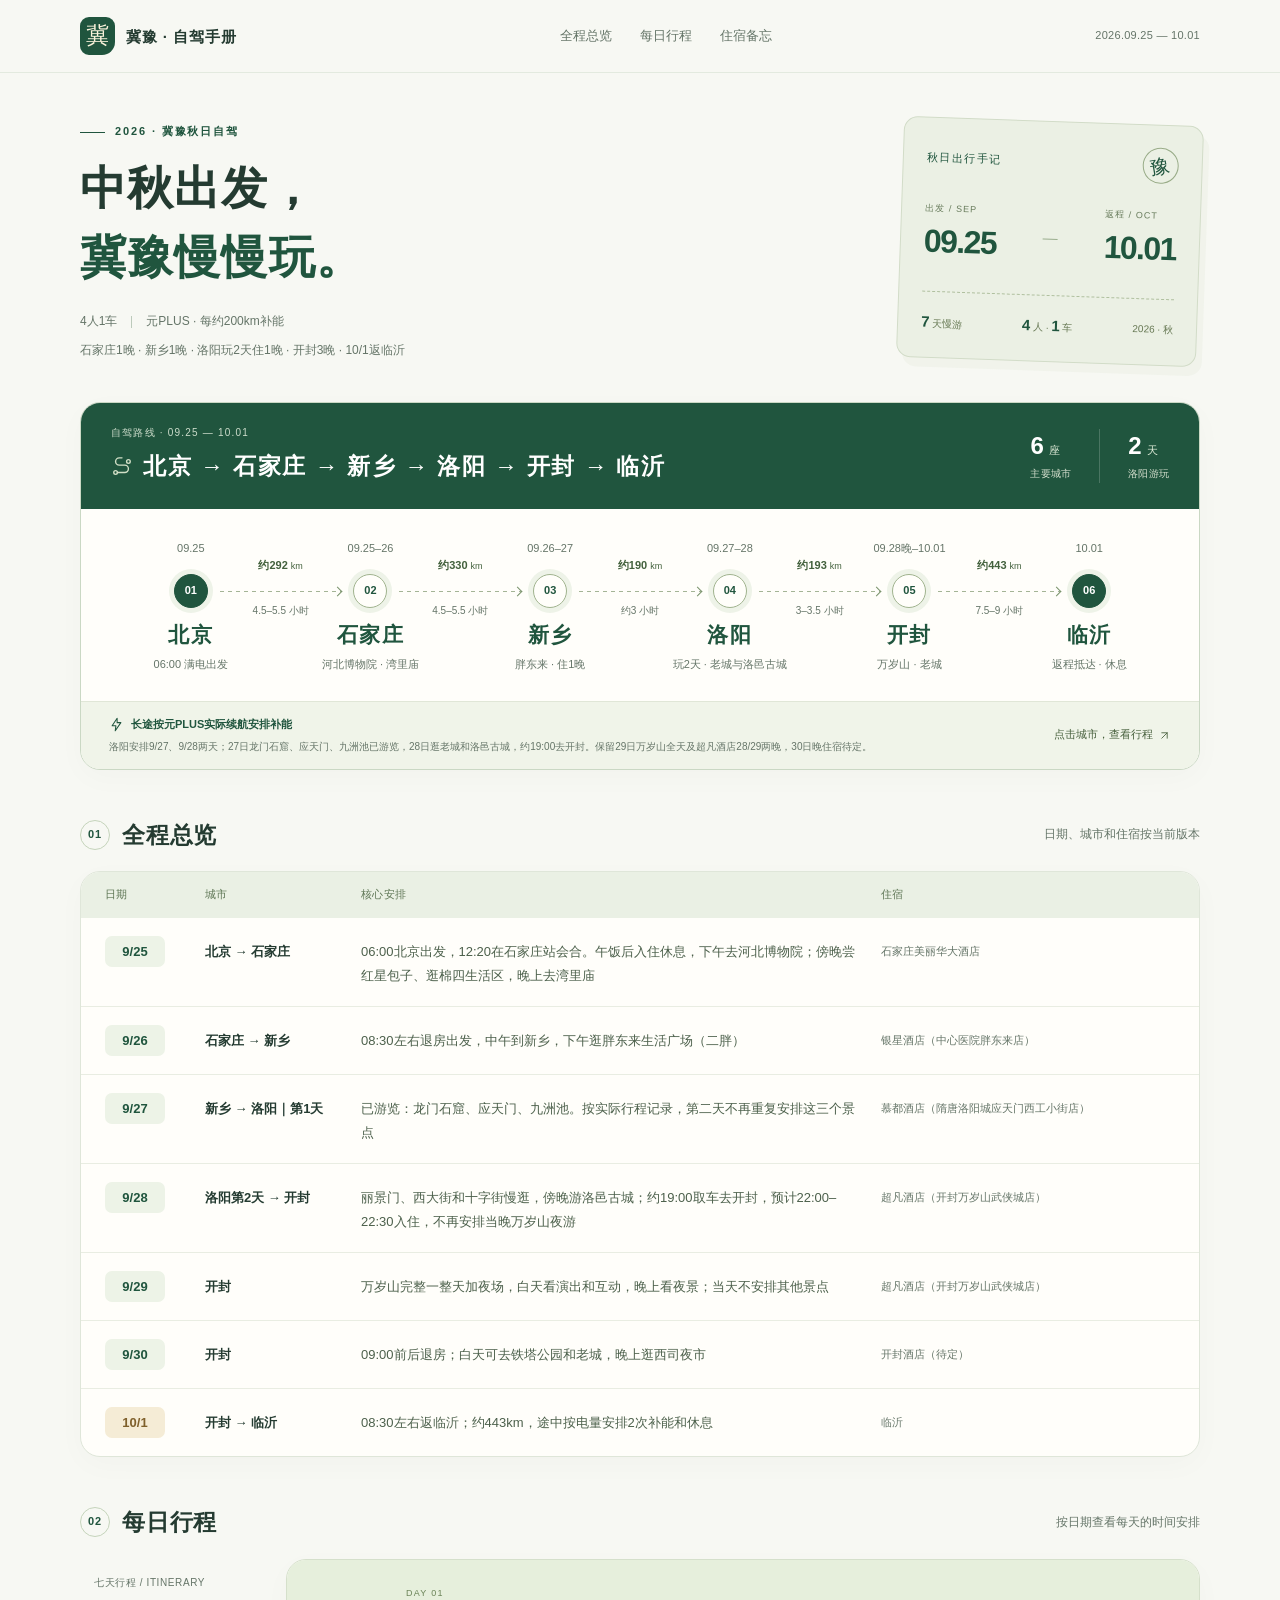
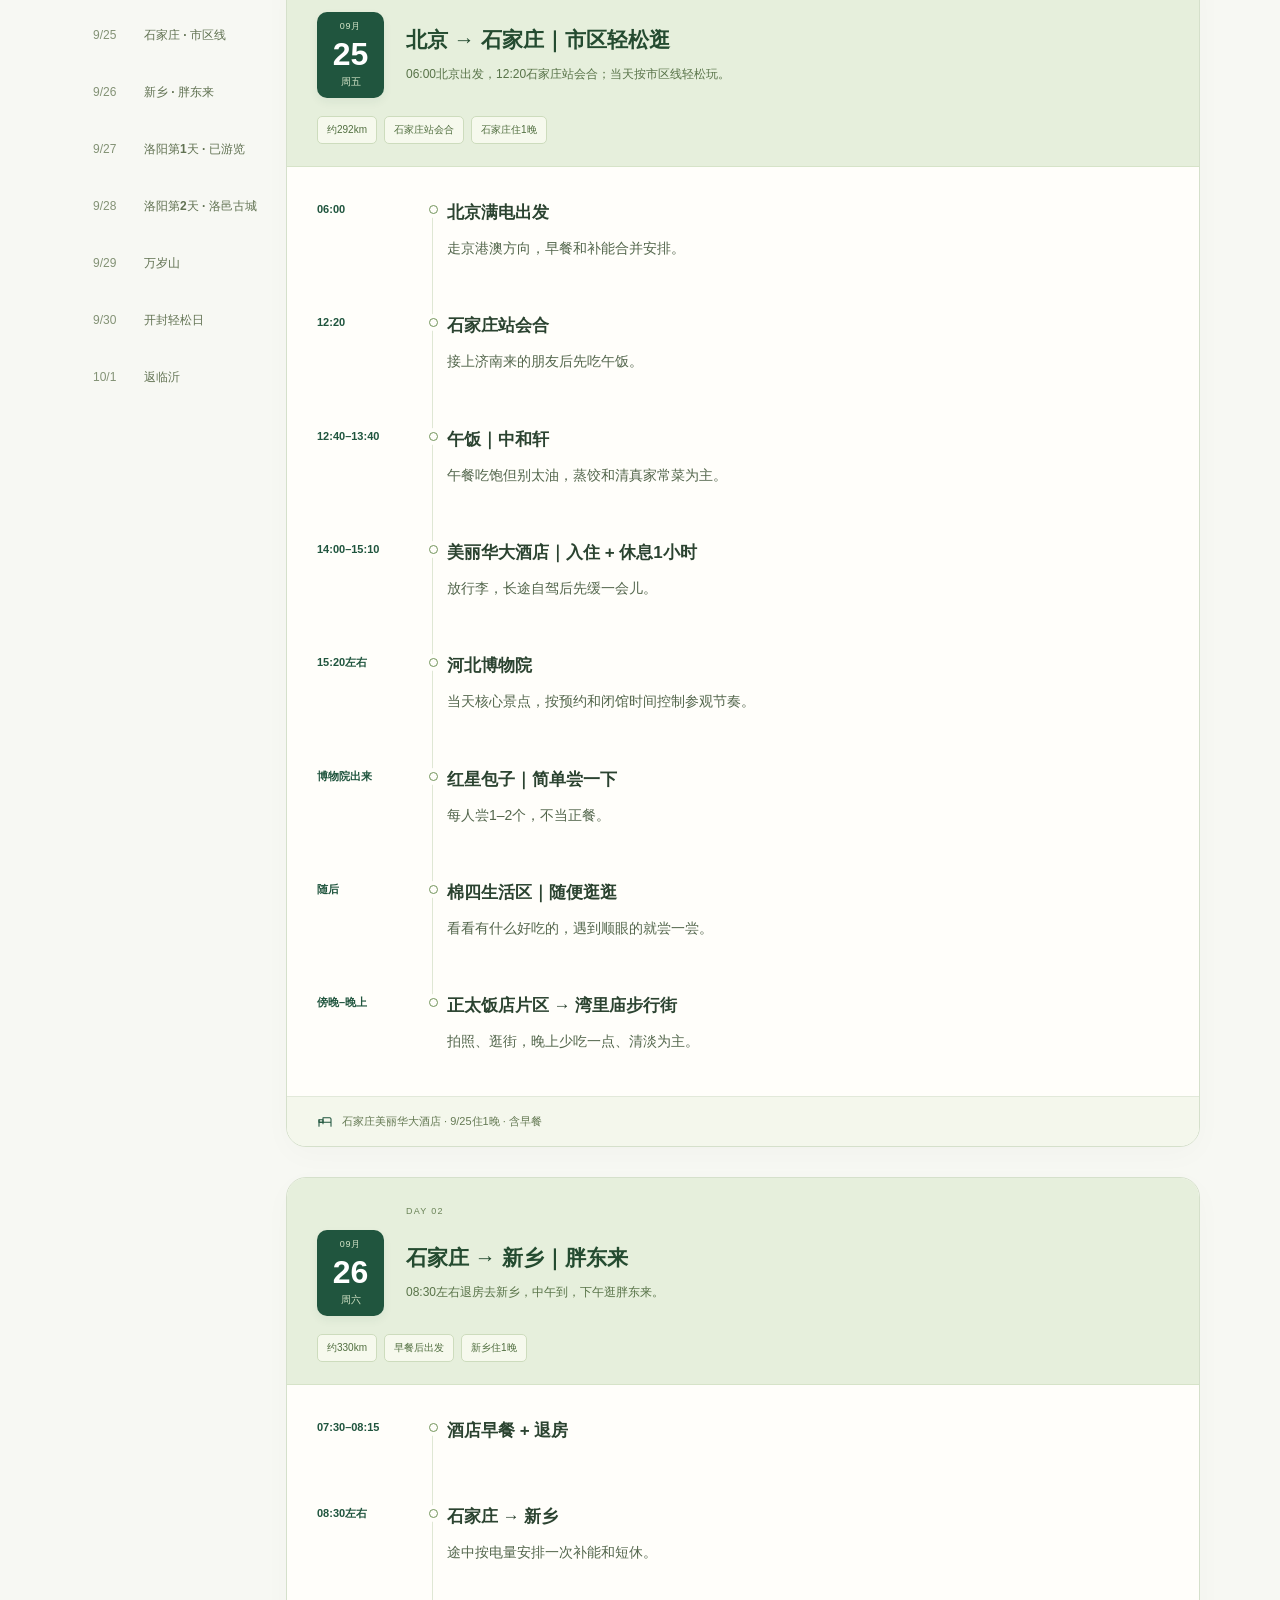
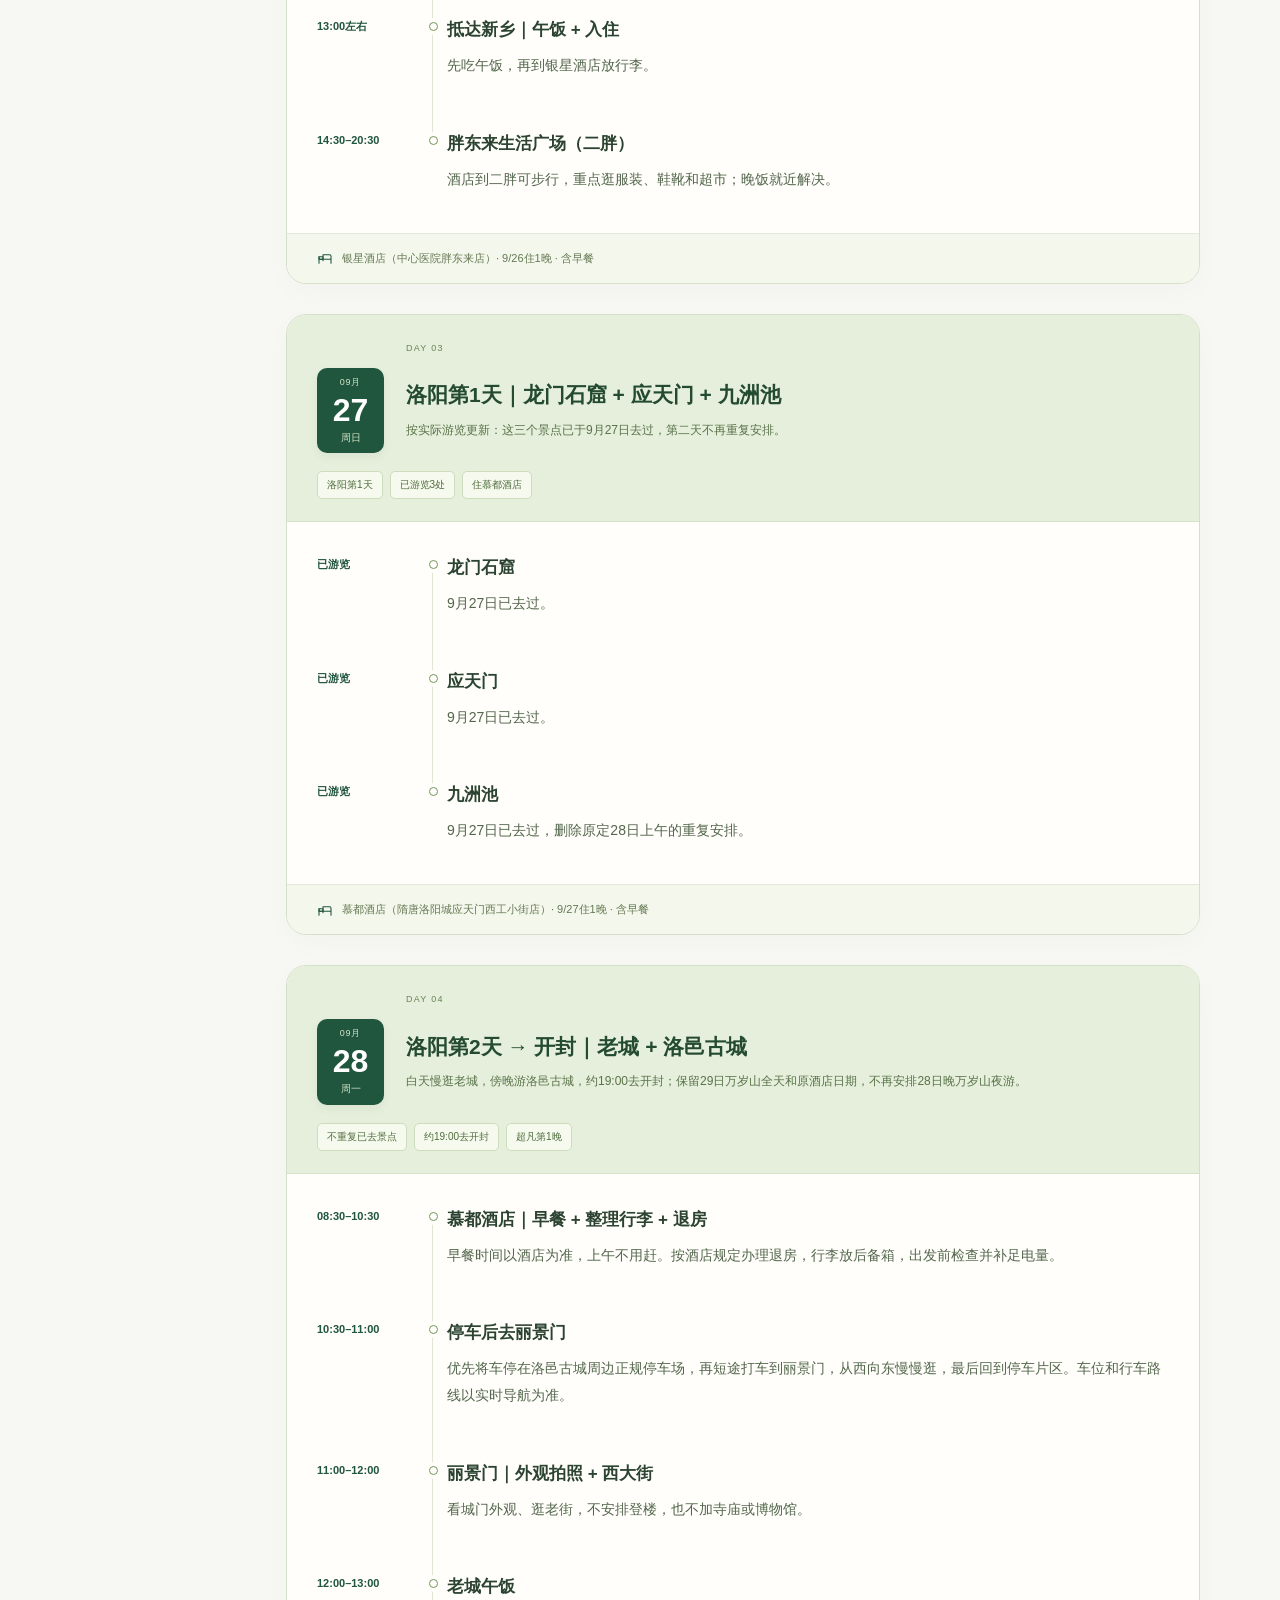
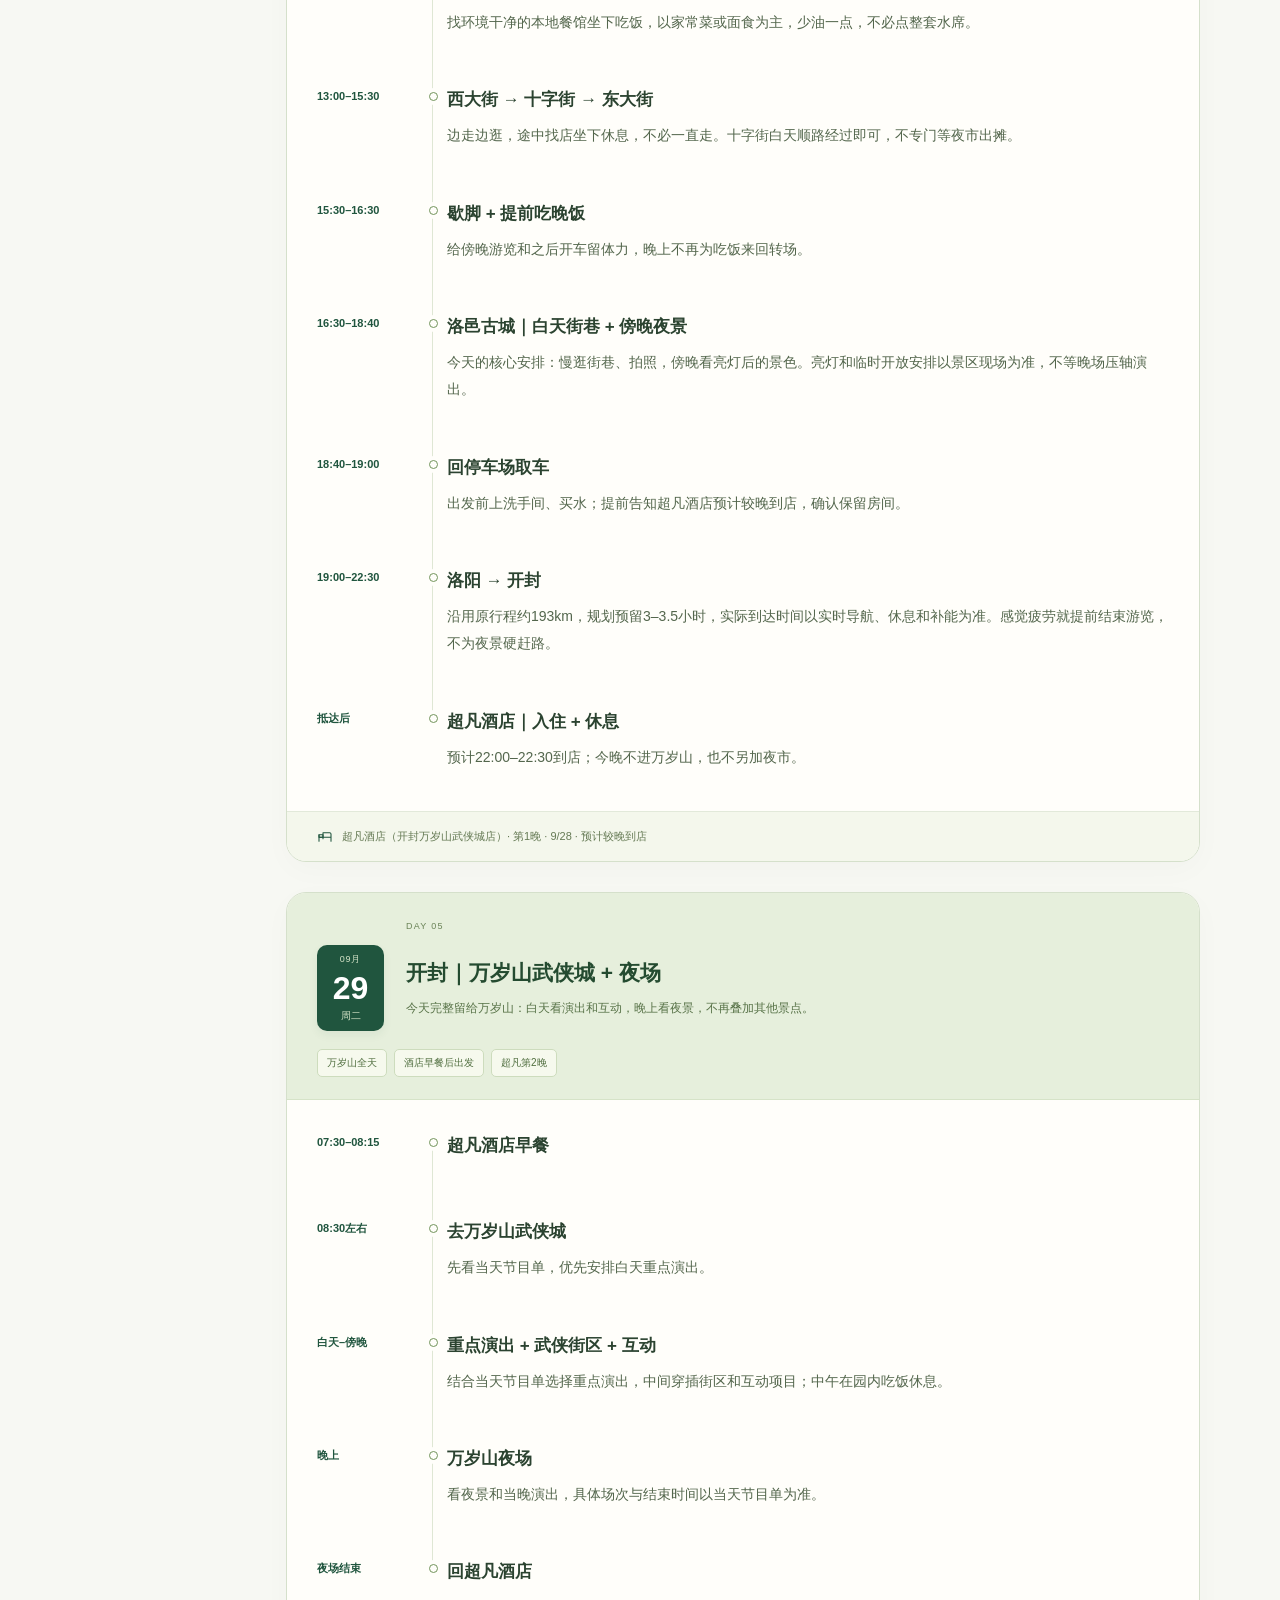
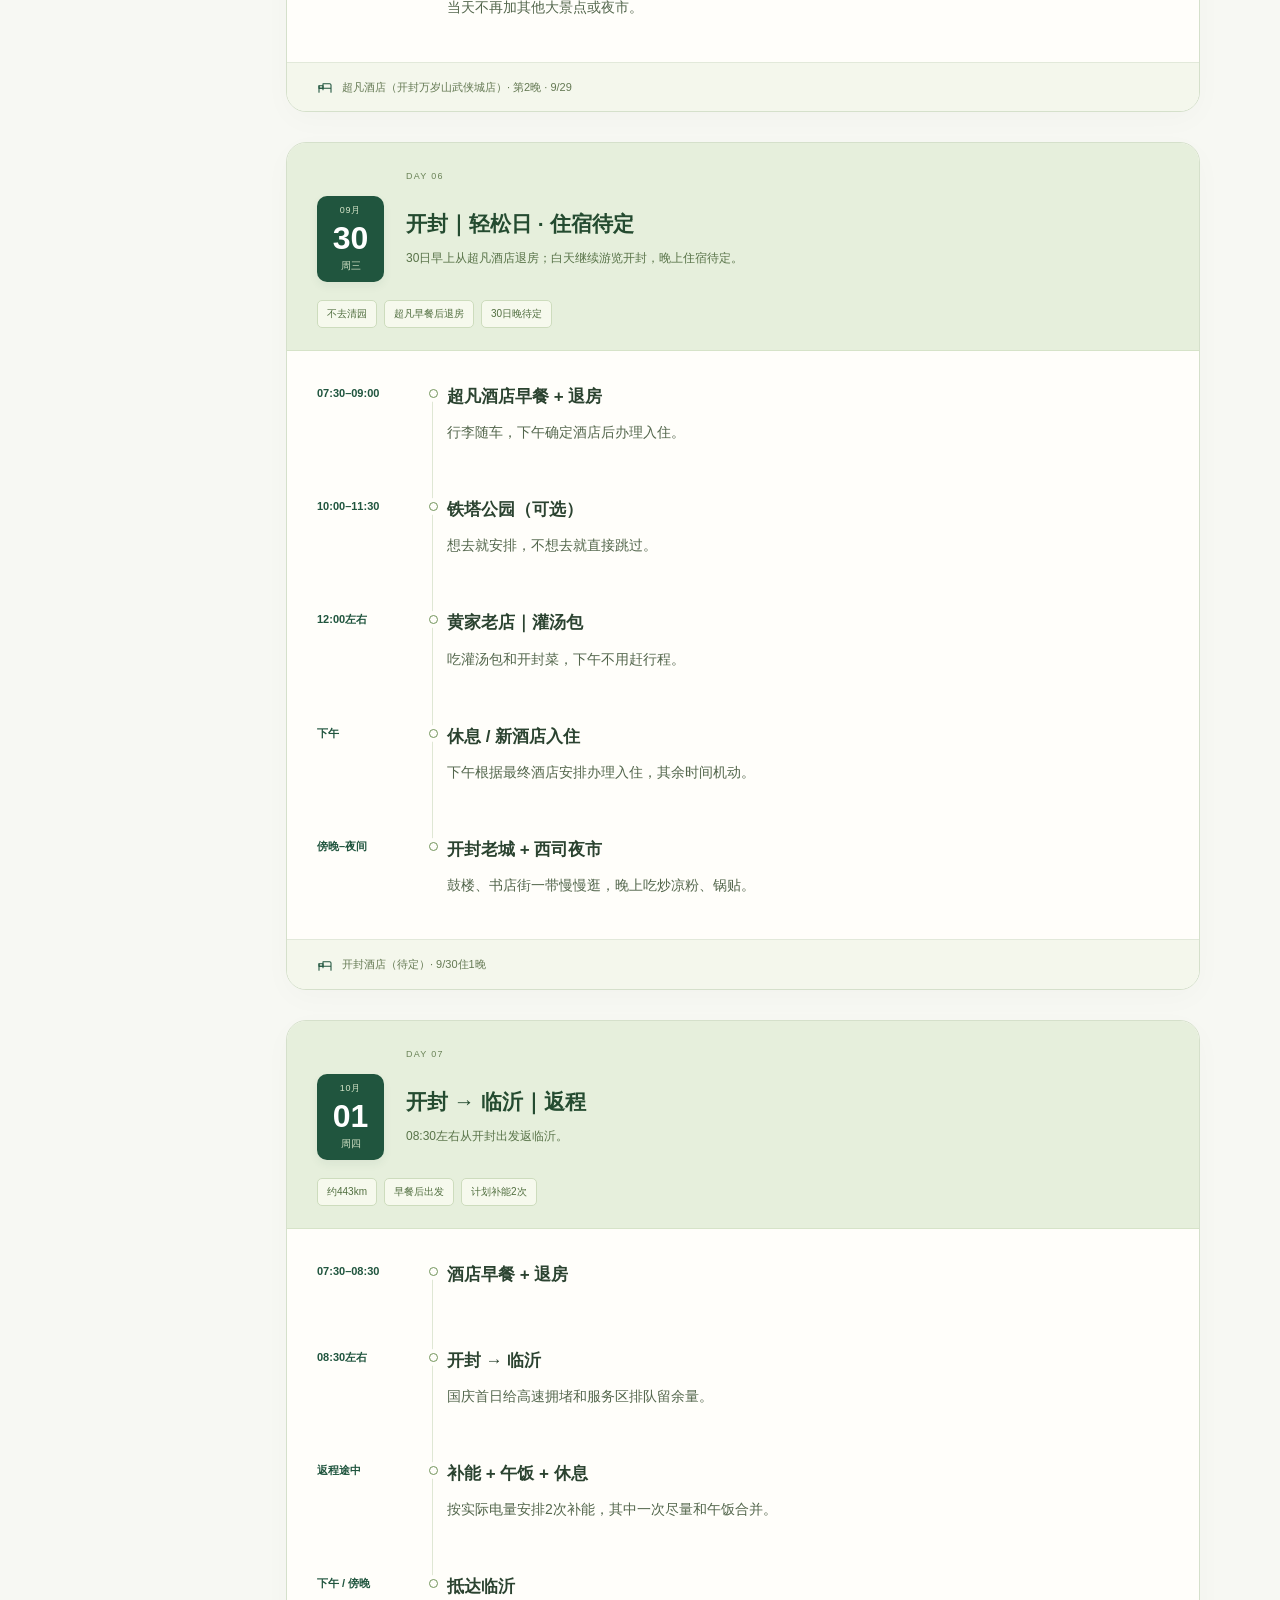
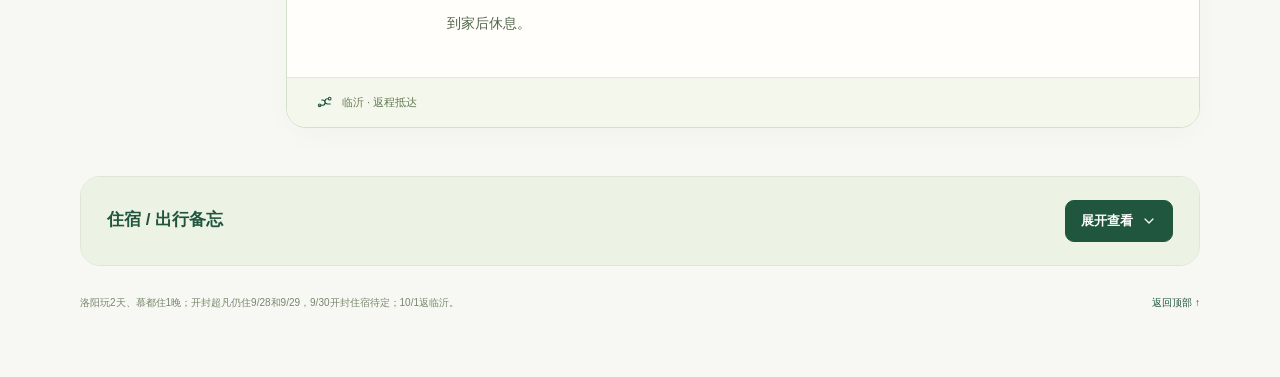
==== commit 56e291cd: "Update Luoyang to two days and record visited attractions on Sep 27" ====
--- a/henan-roadtrip-2026/index.html
+++ b/henan-roadtrip-2026/index.html
@@ -26,37 +26,37 @@
 @media print{#memo .memo-toggle{display:none}}
 </style>
 </head>
-<body data-version="20260926-luoyang-yingtianmen-v30">
+<body data-version="20260928-luoyang-two-days-v31">
 <a class="skip-link" href="#daily">跳到每日行程</a>
 <header class="site-header"><div class="container header-inner"><a aria-label="河南自驾手册，返回顶部" class="brand" href="#top"><span aria-hidden="true" class="brand-mark">冀</span>冀豫 · 自驾手册</a><nav aria-label="页面目录" class="chapter-nav"><a href="#overview">全程总览</a><a href="#daily">每日行程</a><a href="#memo">住宿备忘</a></nav><span class="header-date">2026.09.25 — 10.01</span></div></header>
 <main class="container" id="top">
-<section aria-labelledby="hero-title" class="hero"><div class="hero-copy"><p class="eyebrow">2026 · 冀豫秋日自驾</p><h1 class="hero-title" id="hero-title">中秋出发，<span>冀豫慢慢玩。</span></h1><div class="hero-details"><span>4人1车</span><span>元PLUS · 每约200km补能</span><span class="return-note">石家庄1晚 · 新乡1晚 · 洛阳1晚 · 开封3晚 · 10/1返临沂</span></div></div><aside aria-label="行程信息：2026年9月25日至10月1日，7天，4人1车" class="travel-pass"><div class="pass-top"><span>秋日出行手记</span><span aria-hidden="true" class="pass-stamp">豫</span></div><div class="pass-dates"><div><small>出发 / SEP</small><strong>09.25</strong></div><span aria-hidden="true" class="pass-dash">—</span><div><small>返程 / OCT</small><strong>10.01</strong></div></div><div class="pass-bottom"><span><b>7</b> 天慢游</span><span><b>4</b> 人 · <b>1</b> 车</span><span>2026 · 秋</span></div></aside>
+<section aria-labelledby="hero-title" class="hero"><div class="hero-copy"><p class="eyebrow">2026 · 冀豫秋日自驾</p><h1 class="hero-title" id="hero-title">中秋出发，<span>冀豫慢慢玩。</span></h1><div class="hero-details"><span>4人1车</span><span>元PLUS · 每约200km补能</span><span class="return-note">石家庄1晚 · 新乡1晚 · 洛阳玩2天住1晚 · 开封3晚 · 10/1返临沂</span></div></div><aside aria-label="行程信息：2026年9月25日至10月1日，7天，4人1车" class="travel-pass"><div class="pass-top"><span>秋日出行手记</span><span aria-hidden="true" class="pass-stamp">豫</span></div><div class="pass-dates"><div><small>出发 / SEP</small><strong>09.25</strong></div><span aria-hidden="true" class="pass-dash">—</span><div><small>返程 / OCT</small><strong>10.01</strong></div></div><div class="pass-bottom"><span><b>7</b> 天慢游</span><span><b>4</b> 人 · <b>1</b> 车</span><span>2026 · 秋</span></div></aside>
 <section aria-labelledby="route-preview-title" class="journey" id="route-preview">
-<header class="journey-header"><div><p class="journey-kicker">自驾路线 · 09.25 — 10.01</p><div class="journey-title-row"><svg aria-hidden="true" fill="none" stroke="currentColor" stroke-linecap="round" stroke-linejoin="round" stroke-width="1.5" viewBox="0 0 24 24"><circle cx="5" cy="18" r="2"></circle><circle cx="19" cy="6" r="2"></circle><path d="M7 18h8a4 4 0 0 0 0-8H9a4 4 0 0 1 0-8h3"></path></svg><h2 id="route-preview-title">北京 → 石家庄 → 新乡 → 洛阳 → 开封 → 临沂</h2></div></div><dl class="journey-summary"><div class="journey-stat"><dt>主要城市</dt><dd>6<small>座</small></dd></div><div class="journey-stat"><dt>洛阳停留</dt><dd>1.5<small>天</small></dd></div></dl></header>
+<header class="journey-header"><div><p class="journey-kicker">自驾路线 · 09.25 — 10.01</p><div class="journey-title-row"><svg aria-hidden="true" fill="none" stroke="currentColor" stroke-linecap="round" stroke-linejoin="round" stroke-width="1.5" viewBox="0 0 24 24"><circle cx="5" cy="18" r="2"></circle><circle cx="19" cy="6" r="2"></circle><path d="M7 18h8a4 4 0 0 0 0-8H9a4 4 0 0 1 0-8h3"></path></svg><h2 id="route-preview-title">北京 → 石家庄 → 新乡 → 洛阳 → 开封 → 临沂</h2></div></div><dl class="journey-summary"><div class="journey-stat"><dt>主要城市</dt><dd>6<small>座</small></dd></div><div class="journey-stat"><dt>洛阳游玩</dt><dd>2<small>天</small></dd></div></dl></header>
 <nav aria-label="自驾路线，点击城市查看对应行程"><ol class="journey-stops">
 <li class="journey-step"><a class="journey-stop" href="#d25"><span class="journey-date">09.25</span><span aria-hidden="true" class="journey-node">01</span><span class="journey-city">北京</span><span class="journey-caption">06:00 满电出发</span></a><div class="journey-leg"><span class="journey-distance">约292<small>km</small></span><span aria-hidden="true" class="journey-road"></span><span class="journey-time">4.5–5.5 小时</span></div></li>
 <li class="journey-step"><a class="journey-stop" href="#d25"><span class="journey-date">09.25–26</span><span aria-hidden="true" class="journey-node">02</span><span class="journey-city">石家庄</span><span class="journey-caption">河北博物院 · 湾里庙</span></a><div class="journey-leg"><span class="journey-distance">约330<small>km</small></span><span aria-hidden="true" class="journey-road"></span><span class="journey-time">4.5–5.5 小时</span></div></li>
 <li class="journey-step"><a class="journey-stop" href="#d26"><span class="journey-date">09.26–27</span><span aria-hidden="true" class="journey-node">03</span><span class="journey-city">新乡</span><span class="journey-caption">胖东来 · 住1晚</span></a><div class="journey-leg"><span class="journey-distance">约190<small>km</small></span><span aria-hidden="true" class="journey-road"></span><span class="journey-time">约3 小时</span></div></li>
-<li class="journey-step"><a class="journey-stop" href="#d27"><span class="journey-date">09.27–28</span><span aria-hidden="true" class="journey-node">04</span><span class="journey-city">洛阳</span><span class="journey-caption">龙门石窟 · 应天门灯光秀</span></a><div class="journey-leg"><span class="journey-distance">约193<small>km</small></span><span aria-hidden="true" class="journey-road"></span><span class="journey-time">3–3.5 小时</span></div></li>
-<li class="journey-step"><a class="journey-stop" href="#d28"><span class="journey-date">09.28–10.01</span><span aria-hidden="true" class="journey-node">05</span><span class="journey-city">开封</span><span class="journey-caption">万岁山 · 老城</span></a><div class="journey-leg"><span class="journey-distance">约443<small>km</small></span><span aria-hidden="true" class="journey-road"></span><span class="journey-time">7.5–9 小时</span></div></li>
+<li class="journey-step"><a class="journey-stop" href="#d27"><span class="journey-date">09.27–28</span><span aria-hidden="true" class="journey-node">04</span><span class="journey-city">洛阳</span><span class="journey-caption">玩2天 · 老城与洛邑古城</span></a><div class="journey-leg"><span class="journey-distance">约193<small>km</small></span><span aria-hidden="true" class="journey-road"></span><span class="journey-time">3–3.5 小时</span></div></li>
+<li class="journey-step"><a class="journey-stop" href="#d28"><span class="journey-date">09.28晚–10.01</span><span aria-hidden="true" class="journey-node">05</span><span class="journey-city">开封</span><span class="journey-caption">万岁山 · 老城</span></a><div class="journey-leg"><span class="journey-distance">约443<small>km</small></span><span aria-hidden="true" class="journey-road"></span><span class="journey-time">7.5–9 小时</span></div></li>
 <li class="journey-step"><a class="journey-stop" href="#d01"><span class="journey-date">10.01</span><span aria-hidden="true" class="journey-node">06</span><span class="journey-city">临沂</span><span class="journey-caption">返程抵达 · 休息</span></a></li>
 </ol></nav>
-<footer class="journey-footer"><div><p class="journey-charge"><svg aria-hidden="true" fill="none" stroke="currentColor" stroke-linecap="round" stroke-linejoin="round" stroke-width="1.7" viewBox="0 0 24 24"><path d="m13 2-8 12h6l-1 8 9-13h-6z"></path></svg>长途按元PLUS实际续航安排补能</p><p class="journey-note">9/27新乡出发去洛阳；9/28午饭后去开封；9/28–29住超凡酒店，9/30住宿待定。</p></div><span class="journey-hint">点击城市，查看行程<svg aria-hidden="true" fill="none" stroke="currentColor" stroke-linecap="round" stroke-linejoin="round" stroke-width="1.6" viewBox="0 0 24 24"><path d="M7 17 17 7M7 7h10v10"></path></svg></span></footer>
+<footer class="journey-footer"><div><p class="journey-charge"><svg aria-hidden="true" fill="none" stroke="currentColor" stroke-linecap="round" stroke-linejoin="round" stroke-width="1.7" viewBox="0 0 24 24"><path d="m13 2-8 12h6l-1 8 9-13h-6z"></path></svg>长途按元PLUS实际续航安排补能</p><p class="journey-note">洛阳安排9/27、9/28两天；27日龙门石窟、应天门、九洲池已游览，28日逛老城和洛邑古城，约19:00去开封。保留29日万岁山全天及超凡酒店28/29两晚，30日晚住宿待定。</p></div><span class="journey-hint">点击城市，查看行程<svg aria-hidden="true" fill="none" stroke="currentColor" stroke-linecap="round" stroke-linejoin="round" stroke-width="1.6" viewBox="0 0 24 24"><path d="M7 17 17 7M7 7h10v10"></path></svg></span></footer>
 </section></section>
 <section aria-labelledby="overview-title" class="overview-section" id="overview"><div class="section-heading"><span class="section-index">01</span><h2 id="overview-title">全程总览</h2><p class="section-subtitle">日期、城市和住宿按当前版本</p></div><div class="overview-panel"><div aria-hidden="true" class="overview-labels"><span>日期</span><div><span>城市</span><span>核心安排</span><span>住宿</span></div></div><ol class="overview-list">
 <li class="overview-row"><a class="overview-date" href="#d25">9/25</a><div class="overview-detail"><div class="overview-city">北京 → 石家庄</div><p class="overview-plan">06:00北京出发，12:20在石家庄站会合。午饭后入住休息，下午去河北博物院；傍晚尝红星包子、逛棉四生活区，晚上去湾里庙</p><p class="overview-stay">石家庄美丽华大酒店</p></div></li>
 <li class="overview-row"><a class="overview-date" href="#d26">9/26</a><div class="overview-detail"><div class="overview-city">石家庄 → 新乡</div><p class="overview-plan">08:30左右退房出发，中午到新乡，下午逛胖东来生活广场（二胖）</p><p class="overview-stay">银星酒店（中心医院胖东来店）</p></div></li>
-<li class="overview-row"><a class="overview-date" href="#d27">9/27</a><div class="overview-detail"><div class="overview-city">新乡 → 洛阳</div><p class="overview-plan">07:30从新乡出发，10:15左右到龙门石窟；下午进洛阳市区入住休息，傍晚去西工小街吃饭，晚上到应天门北广场看夜景和20:30投影灯光秀</p><p class="overview-stay">慕都酒店（隋唐洛阳城应天门西工小街店）</p></div></li>
-<li class="overview-row"><a class="overview-date" href="#d28">9/28</a><div class="overview-detail"><div class="overview-city">洛阳 → 开封</div><p class="overview-plan">上午去九洲池，午饭后退房；13:00左右出发去开封，傍晚入住后去万岁山看夜景</p><p class="overview-stay">超凡酒店（开封万岁山武侠城店）</p></div></li>
-<li class="overview-row"><a class="overview-date" href="#d29">9/29</a><div class="overview-detail"><div class="overview-city">开封</div><p class="overview-plan">白天继续游览万岁山，重点看演出和互动，补上28日晚没看到的项目</p><p class="overview-stay">超凡酒店（开封万岁山武侠城店）</p></div></li>
+<li class="overview-row"><a class="overview-date" href="#d27">9/27</a><div class="overview-detail"><div class="overview-city">新乡 → 洛阳｜第1天</div><p class="overview-plan">已游览：龙门石窟、应天门、九洲池。按实际行程记录，第二天不再重复安排这三个景点</p><p class="overview-stay">慕都酒店（隋唐洛阳城应天门西工小街店）</p></div></li>
+<li class="overview-row"><a class="overview-date" href="#d28">9/28</a><div class="overview-detail"><div class="overview-city">洛阳第2天 → 开封</div><p class="overview-plan">丽景门、西大街和十字街慢逛，傍晚游洛邑古城；约19:00取车去开封，预计22:00–22:30入住，不再安排当晚万岁山夜游</p><p class="overview-stay">超凡酒店（开封万岁山武侠城店）</p></div></li>
+<li class="overview-row"><a class="overview-date" href="#d29">9/29</a><div class="overview-detail"><div class="overview-city">开封</div><p class="overview-plan">万岁山完整一整天加夜场，白天看演出和互动，晚上看夜景；当天不安排其他景点</p><p class="overview-stay">超凡酒店（开封万岁山武侠城店）</p></div></li>
 <li class="overview-row"><a class="overview-date" href="#d30">9/30</a><div class="overview-detail"><div class="overview-city">开封</div><p class="overview-plan">09:00前后退房；白天可去铁塔公园和老城，晚上逛西司夜市</p><p class="overview-stay">开封酒店（待定）</p></div></li>
 <li class="overview-row"><a class="overview-date" href="#d01">10/1</a><div class="overview-detail"><div class="overview-city">开封 → 临沂</div><p class="overview-plan">08:30左右返临沂；约443km，途中按电量安排2次补能和休息</p><p class="overview-stay">临沂</p></div></li>
 </ol></div></section>
 <section aria-labelledby="daily-title" id="daily"><div class="section-heading"><span class="section-index">02</span><h2 id="daily-title">每日行程</h2><p class="section-subtitle">按日期查看每天的时间安排</p></div><nav aria-label="按日期跳转" class="day-navigation"><p class="day-nav-caption">七天行程 / ITINERARY</p><div class="day-nav-scroll">
 <a class="day-link" href="#d25"><span>9/25</span><b>石家庄 · 市区线</b></a>
 <a class="day-link" href="#d26"><span>9/26</span><b>新乡 · 胖东来</b></a>
-<a class="day-link" href="#d27"><span>9/27</span><b>龙门石窟 · 应天门灯光秀</b></a>
-<a class="day-link" href="#d28"><span>9/28</span><b>洛阳半天 · 开封</b></a>
+<a class="day-link" href="#d27"><span>9/27</span><b>洛阳第1天 · 已游览</b></a>
+<a class="day-link" href="#d28"><span>9/28</span><b>洛阳第2天 · 洛邑古城</b></a>
 <a class="day-link" href="#d29"><span>9/29</span><b>万岁山</b></a>
 <a class="day-link" href="#d30"><span>9/30</span><b>开封轻松日</b></a>
 <a class="day-link" href="#d01"><span>10/1</span><b>返临沂</b></a>
@@ -86,37 +86,35 @@
 </ol><footer class="day-lodging"><svg aria-hidden="true" class="icon" fill="none" height="20" stroke="currentColor" stroke-linecap="round" stroke-linejoin="round" stroke-width="1.6" viewBox="0 0 24 24" width="20"><path d="M3 18v-8m18 8V9a2 2 0 0 0-2-2H9v9M3 14h18M3 18v2m18-2v2"></path><path d="M3 10h6v4H3z"></path></svg><span>银星酒店（中心医院胖东来店）· 9/26住1晚 · 含早餐</span></footer></article>
 
 <article aria-labelledby="title-d27" class="day-card" data-day="03" id="d27">
-<header class="day-header" data-label="DAY 03"><div class="day-heading"><div class="date-tile"><small>09月</small><strong>27</strong><span>周日</span></div><div><h2 id="title-d27">新乡 → 洛阳｜龙门石窟 + 应天门灯光秀</h2><p class="day-description">07:30从新乡出发；白天游龙门石窟，下午入住休息，晚上只去应天门看夜景和投影秀。</p></div></div><div class="day-meta"><span class="meta-tag">约190km</span><span class="meta-tag">07:30出发</span><span class="meta-tag">住慕都酒店</span></div></header>
+<header class="day-header" data-label="DAY 03"><div class="day-heading"><div class="date-tile"><small>09月</small><strong>27</strong><span>周日</span></div><div><h2 id="title-d27">洛阳第1天｜龙门石窟 + 应天门 + 九洲池</h2><p class="day-description">按实际游览更新：这三个景点已于9月27日去过，第二天不再重复安排。</p></div></div><div class="day-meta"><span class="meta-tag">洛阳第1天</span><span class="meta-tag">已游览3处</span><span class="meta-tag">住慕都酒店</span></div></header>
 <ol class="timeline">
-<li class="timeline-entry"><div class="entry-time">07:00–07:15</div><div class="entry-content"><h3>银星酒店早餐 + 退房</h3></div></li>
-<li class="timeline-entry"><div class="entry-time">07:30–10:15</div><div class="entry-content"><h3>新乡 → 洛阳龙门石窟</h3><p>约190km，直接前往龙门石窟。</p></div></li>
-<li class="timeline-entry"><div class="entry-time">10:30–14:00</div><div class="entry-content"><h3>龙门石窟</h3><p>重点游览西山石窟、卢舍那大佛等核心区域。</p></div></li>
-<li class="timeline-entry"><div class="entry-time">14:00–15:00</div><div class="entry-content"><h3>午饭</h3><p>龙门石窟出来后吃饭，不赶时间。</p></div></li>
-<li class="timeline-entry"><div class="entry-time">15:30–17:15</div><div class="entry-content"><h3>慕都酒店｜入住 + 休息</h3><p>把车停好、放行李，下午先休息一会儿，晚上不再频繁转场。</p></div></li>
-<li class="timeline-entry"><div class="entry-time">17:30–19:15</div><div class="entry-content"><h3>西工小街｜晚饭 + 随便逛逛</h3><p>吃点洛阳本地小吃和家常饭，吃完再去应天门。</p></div></li>
-<li class="timeline-entry"><div class="entry-time">19:40左右</div><div class="entry-content"><h3>应天门北广场｜夜景</h3><p>只看外部夜景，不进馆；提前到北广场找位置，顺便拍亮灯后的应天门。</p></div></li>
-<li class="timeline-entry"><div class="entry-time">20:30左右</div><div class="entry-content"><h3>应天门3D投影灯光秀</h3><p>9/27按当前活动安排有20:30场，北广场可免费观看；具体以当天现场广播和天气情况为准。</p></div></li>
-<li class="timeline-entry"><div class="entry-time">灯光秀后</div><div class="entry-content"><h3>回慕都酒店</h3><p>不去洛邑古城，也不再去火车站；看完灯光秀就回酒店休息。</p></div></li>
+<li class="timeline-entry"><div class="entry-time">已游览</div><div class="entry-content"><h3>龙门石窟</h3><p>9月27日已去过。</p></div></li>
+<li class="timeline-entry"><div class="entry-time">已游览</div><div class="entry-content"><h3>应天门</h3><p>9月27日已去过。</p></div></li>
+<li class="timeline-entry"><div class="entry-time">已游览</div><div class="entry-content"><h3>九洲池</h3><p>9月27日已去过，删除原定28日上午的重复安排。</p></div></li>
 </ol><footer class="day-lodging"><svg aria-hidden="true" class="icon" fill="none" height="20" stroke="currentColor" stroke-linecap="round" stroke-linejoin="round" stroke-width="1.6" viewBox="0 0 24 24" width="20"><path d="M3 18v-8m18 8V9a2 2 0 0 0-2-2H9v9M3 14h18M3 18v2m18-2v2"></path><path d="M3 10h6v4H3z"></path></svg><span>慕都酒店（隋唐洛阳城应天门西工小街店）· 9/27住1晚 · 含早餐</span></footer></article>
 
 <article aria-labelledby="title-d28" class="day-card" data-day="04" id="d28">
-<header class="day-header" data-label="DAY 04"><div class="day-heading"><div class="date-tile"><small>09月</small><strong>28</strong><span>周一</span></div><div><h2 id="title-d28">洛阳半天 → 开封｜下午转场</h2><p class="day-description">上午游览九洲池，午饭后前往开封。</p></div></div><div class="day-meta"><span class="meta-tag">洛阳轻松半天</span><span class="meta-tag">洛阳→开封约193km</span><span class="meta-tag">超凡第1晚</span></div></header>
+<header class="day-header" data-label="DAY 04"><div class="day-heading"><div class="date-tile"><small>09月</small><strong>28</strong><span>周一</span></div><div><h2 id="title-d28">洛阳第2天 → 开封｜老城 + 洛邑古城</h2><p class="day-description">白天慢逛老城，傍晚游洛邑古城，约19:00去开封；保留29日万岁山全天和原酒店日期，不再安排28日晚万岁山夜游。</p></div></div><div class="day-meta"><span class="meta-tag">不重复已去景点</span><span class="meta-tag">约19:00去开封</span><span class="meta-tag">超凡第1晚</span></div></header>
 <ol class="timeline">
-<li class="timeline-entry"><div class="entry-time">07:30–08:30</div><div class="entry-content"><h3>慕都酒店早餐</h3></div></li>
-<li class="timeline-entry"><div class="entry-time">09:00–11:00</div><div class="entry-content"><h3>九洲池</h3><p>游览隋唐洛阳城宫城御苑遗址。</p></div></li>
-<li class="timeline-entry"><div class="entry-time">11:30–12:30</div><div class="entry-content"><h3>午饭 + 回酒店取车退房</h3><p>午饭后回酒店取车退房。</p></div></li>
-<li class="timeline-entry"><div class="entry-time">13:00–16:30</div><div class="entry-content"><h3>洛阳 → 开封</h3><p>约193km，途中按实际电量决定是否短补。</p></div></li>
-<li class="timeline-entry"><div class="entry-time">16:30–17:30</div><div class="entry-content"><h3>超凡酒店｜入住</h3></div></li>
-<li class="timeline-entry"><div class="entry-time">17:30–18:30</div><div class="entry-content"><h3>晚饭</h3></div></li>
-<li class="timeline-entry"><div class="entry-time">18:30–22:00</div><div class="entry-content"><h3>万岁山武侠城｜夜游</h3><p>看夜景、夜间互动和当晚演出，具体结束时间以当天节目单为准。</p></div></li>
-</ol><footer class="day-lodging"><svg aria-hidden="true" class="icon" fill="none" height="20" stroke="currentColor" stroke-linecap="round" stroke-linejoin="round" stroke-width="1.6" viewBox="0 0 24 24" width="20"><path d="M3 18v-8m18 8V9a2 2 0 0 0-2-2H9v9M3 14h18M3 18v2m18-2v2"></path><path d="M3 10h6v4H3z"></path></svg><span>超凡酒店（开封万岁山武侠城店）· 第1晚 · 9/28</span></footer></article>
+<li class="timeline-entry"><div class="entry-time">08:30–10:30</div><div class="entry-content"><h3>慕都酒店｜早餐 + 整理行李 + 退房</h3><p>早餐时间以酒店为准，上午不用赶。按酒店规定办理退房，行李放后备箱，出发前检查并补足电量。</p></div></li>
+<li class="timeline-entry"><div class="entry-time">10:30–11:00</div><div class="entry-content"><h3>停车后去丽景门</h3><p>优先将车停在洛邑古城周边正规停车场，再短途打车到丽景门，从西向东慢慢逛，最后回到停车片区。车位和行车路线以实时导航为准。</p></div></li>
+<li class="timeline-entry"><div class="entry-time">11:00–12:00</div><div class="entry-content"><h3>丽景门｜外观拍照 + 西大街</h3><p>看城门外观、逛老街，不安排登楼，也不加寺庙或博物馆。</p></div></li>
+<li class="timeline-entry"><div class="entry-time">12:00–13:00</div><div class="entry-content"><h3>老城午饭</h3><p>找环境干净的本地餐馆坐下吃饭，以家常菜或面食为主，少油一点，不必点整套水席。</p></div></li>
+<li class="timeline-entry"><div class="entry-time">13:00–15:30</div><div class="entry-content"><h3>西大街 → 十字街 → 东大街</h3><p>边走边逛，途中找店坐下休息，不必一直走。十字街白天顺路经过即可，不专门等夜市出摊。</p></div></li>
+<li class="timeline-entry"><div class="entry-time">15:30–16:30</div><div class="entry-content"><h3>歇脚 + 提前吃晚饭</h3><p>给傍晚游览和之后开车留体力，晚上不再为吃饭来回转场。</p></div></li>
+<li class="timeline-entry"><div class="entry-time">16:30–18:40</div><div class="entry-content"><h3>洛邑古城｜白天街巷 + 傍晚夜景</h3><p>今天的核心安排：慢逛街巷、拍照，傍晚看亮灯后的景色。亮灯和临时开放安排以景区现场为准，不等晚场压轴演出。</p></div></li>
+<li class="timeline-entry"><div class="entry-time">18:40–19:00</div><div class="entry-content"><h3>回停车场取车</h3><p>出发前上洗手间、买水；提前告知超凡酒店预计较晚到店，确认保留房间。</p></div></li>
+<li class="timeline-entry"><div class="entry-time">19:00–22:30</div><div class="entry-content"><h3>洛阳 → 开封</h3><p>沿用原行程约193km，规划预留3–3.5小时，实际到达时间以实时导航、休息和补能为准。感觉疲劳就提前结束游览，不为夜景硬赶路。</p></div></li>
+<li class="timeline-entry"><div class="entry-time">抵达后</div><div class="entry-content"><h3>超凡酒店｜入住 + 休息</h3><p>预计22:00–22:30到店；今晚不进万岁山，也不另加夜市。</p></div></li>
+</ol><footer class="day-lodging"><svg aria-hidden="true" class="icon" fill="none" height="20" stroke="currentColor" stroke-linecap="round" stroke-linejoin="round" stroke-width="1.6" viewBox="0 0 24 24" width="20"><path d="M3 18v-8m18 8V9a2 2 0 0 0-2-2H9v9M3 14h18M3 18v2m18-2v2"></path><path d="M3 10h6v4H3z"></path></svg><span>超凡酒店（开封万岁山武侠城店）· 第1晚 · 9/28 · 预计较晚到店</span></footer></article>
 
 <article aria-labelledby="title-d29" class="day-card" data-day="05" id="d29">
-<header class="day-header" data-label="DAY 05"><div class="day-heading"><div class="date-tile"><small>09月</small><strong>29</strong><span>周二</span></div><div><h2 id="title-d29">开封｜万岁山武侠城 + 夜场</h2><p class="day-description">28日晚先看夜景，29号继续游览，重点看白天演出和互动。</p></div></div><div class="day-meta"><span class="meta-tag">万岁山全天</span><span class="meta-tag">酒店早餐后出发</span><span class="meta-tag">超凡第2晚</span></div></header>
+<header class="day-header" data-label="DAY 05"><div class="day-heading"><div class="date-tile"><small>09月</small><strong>29</strong><span>周二</span></div><div><h2 id="title-d29">开封｜万岁山武侠城 + 夜场</h2><p class="day-description">今天完整留给万岁山：白天看演出和互动，晚上看夜景，不再叠加其他景点。</p></div></div><div class="day-meta"><span class="meta-tag">万岁山全天</span><span class="meta-tag">酒店早餐后出发</span><span class="meta-tag">超凡第2晚</span></div></header>
 <ol class="timeline">
 <li class="timeline-entry"><div class="entry-time">07:30–08:15</div><div class="entry-content"><h3>超凡酒店早餐</h3></div></li>
 <li class="timeline-entry"><div class="entry-time">08:30左右</div><div class="entry-content"><h3>去万岁山武侠城</h3><p>先看当天节目单，优先安排白天重点演出。</p></div></li>
-<li class="timeline-entry"><div class="entry-time">白天–傍晚</div><div class="entry-content"><h3>重点演出 + 武侠街区 + 补漏</h3><p>优先看《三打祝家庄》等白天重点节目，28日晚没看到的项目今天补上；中午在园内吃饭休息。</p></div></li>
+<li class="timeline-entry"><div class="entry-time">白天–傍晚</div><div class="entry-content"><h3>重点演出 + 武侠街区 + 互动</h3><p>结合当天节目单选择重点演出，中间穿插街区和互动项目；中午在园内吃饭休息。</p></div></li>
+<li class="timeline-entry"><div class="entry-time">晚上</div><div class="entry-content"><h3>万岁山夜场</h3><p>看夜景和当晚演出，具体场次与结束时间以当天节目单为准。</p></div></li>
 <li class="timeline-entry"><div class="entry-time">夜场结束</div><div class="entry-content"><h3>回超凡酒店</h3><p>当天不再加其他大景点或夜市。</p></div></li>
 </ol><footer class="day-lodging"><svg aria-hidden="true" class="icon" fill="none" height="20" stroke="currentColor" stroke-linecap="round" stroke-linejoin="round" stroke-width="1.6" viewBox="0 0 24 24" width="20"><path d="M3 18v-8m18 8V9a2 2 0 0 0-2-2H9v9M3 14h18M3 18v2m18-2v2"></path><path d="M3 10h6v4H3z"></path></svg><span>超凡酒店（开封万岁山武侠城店）· 第2晚 · 9/29</span></footer></article>
 
@@ -143,13 +141,13 @@
 <details class="memo" id="memo"><summary><span class="memo-heading">住宿 / 出行备忘</span><span class="memo-toggle"><span class="memo-expand">展开查看</span><span class="memo-collapse">收起</span><svg aria-hidden="true" class="memo-chevron" viewBox="0 0 24 24" fill="none" stroke="currentColor" stroke-width="1.8" stroke-linecap="round" stroke-linejoin="round"><path d="m6 9 6 6 6-6"></path></svg></span></summary><dl class="memo-list">
 <div class="memo-row"><dt>9/25 石家庄</dt><dd><b>已定：石家庄美丽华大酒店</b><br/>9/25住1晚；9/26退房去新乡。</dd></div>
 <div class="memo-row"><dt>9/26 新乡</dt><dd><b>已定：银星酒店（中心医院胖东来店）</b><br/>9/26住1晚；9/27 07:30去洛阳。</dd></div>
-<div class="memo-row"><dt>9/27 洛阳</dt><dd><b>已定：慕都酒店（隋唐洛阳城应天门西工小街店）</b><br/>9/27住1晚；07:30从新乡出发，上午游龙门石窟，下午入住休息，傍晚去西工小街，晚上只看应天门夜景和20:30投影灯光秀；不去洛邑古城、不去火车站。9/28上午游九洲池，午饭后去开封。</dd></div>
-<div class="memo-row"><dt>9/28–29 开封</dt><dd><b>已定：超凡酒店（开封万岁山武侠城店）</b><br/>9/28入住，9/30早上退房，共2晚；28日晚游万岁山夜场，29日继续游览万岁山。</dd></div>
+<div class="memo-row"><dt>9/27 洛阳</dt><dd><b>已定：慕都酒店（隋唐洛阳城应天门西工小街店）</b><br/>洛阳玩9/27、9/28两天，仍按原计划住9/27一晚。27日龙门石窟、应天门、九洲池已游览；28日退房后慢逛丽景门和老城，傍晚去洛邑古城，约19:00开车去开封。</dd></div>
+<div class="memo-row"><dt>9/28–29 开封</dt><dd><b>已定：超凡酒店（开封万岁山武侠城店）</b><br/>保留9/28、9/29两晚，9/30早上退房。28日预计22:00–22:30到店，需提前告知酒店并确认保留房间；当晚只入住休息。29日完整游览万岁山白天和夜场。这里只调整行程，未变更酒店订单。</dd></div>
 <div class="memo-row"><dt>9/30 开封</dt><dd><b>住宿待定</b><br/>30号晚另选酒店；不去清明上河园，安排铁塔公园可选 + 老城 + 西司夜市。</dd></div>
 <div class="memo-row"><dt>10/1 返程</dt><dd><b>开封 → 临沂</b><br/>约443km，中途按实际电量安排2次补能。</dd></div>
-<div class="memo-row"><dt>补能规划</dt><dd>北京→石家庄约292km；石家庄→新乡约330km；新乡→洛阳约190km；洛阳→开封约193km；开封→临沂约443km。短途到达后补，返临沂按2次补能预留。</dd></div>
+<div class="memo-row"><dt>补能规划</dt><dd>北京→石家庄约292km；石家庄→新乡约330km；新乡→洛阳约190km；洛阳→开封约193km；开封→临沂约443km。9/28离开酒店前检查电量，尽量在洛阳市区补足再夜间转场；各段距离沿用原规划，以实际导航为准，返临沂按2次补能预留。</dd></div>
 </dl></details>
-<footer class="page-footer"><p>最新住宿：石家庄美丽华1晚、新乡银星1晚、洛阳慕都1晚、开封超凡28/29两晚；9/30开封住宿待定。</p><a class="back-top" href="#top">返回顶部 ↑</a></footer>
+<footer class="page-footer"><p>洛阳玩2天、慕都住1晚；开封超凡仍住9/28和9/29，9/30开封住宿待定；10/1返临沂。</p><a class="back-top" href="#top">返回顶部 ↑</a></footer>
 </main>
 <a aria-label="返回顶部" class="floating-top" hidden="" href="#top">↑</a><script defer="" src="./journal.js?v=20260918-2"></script>
 </body>
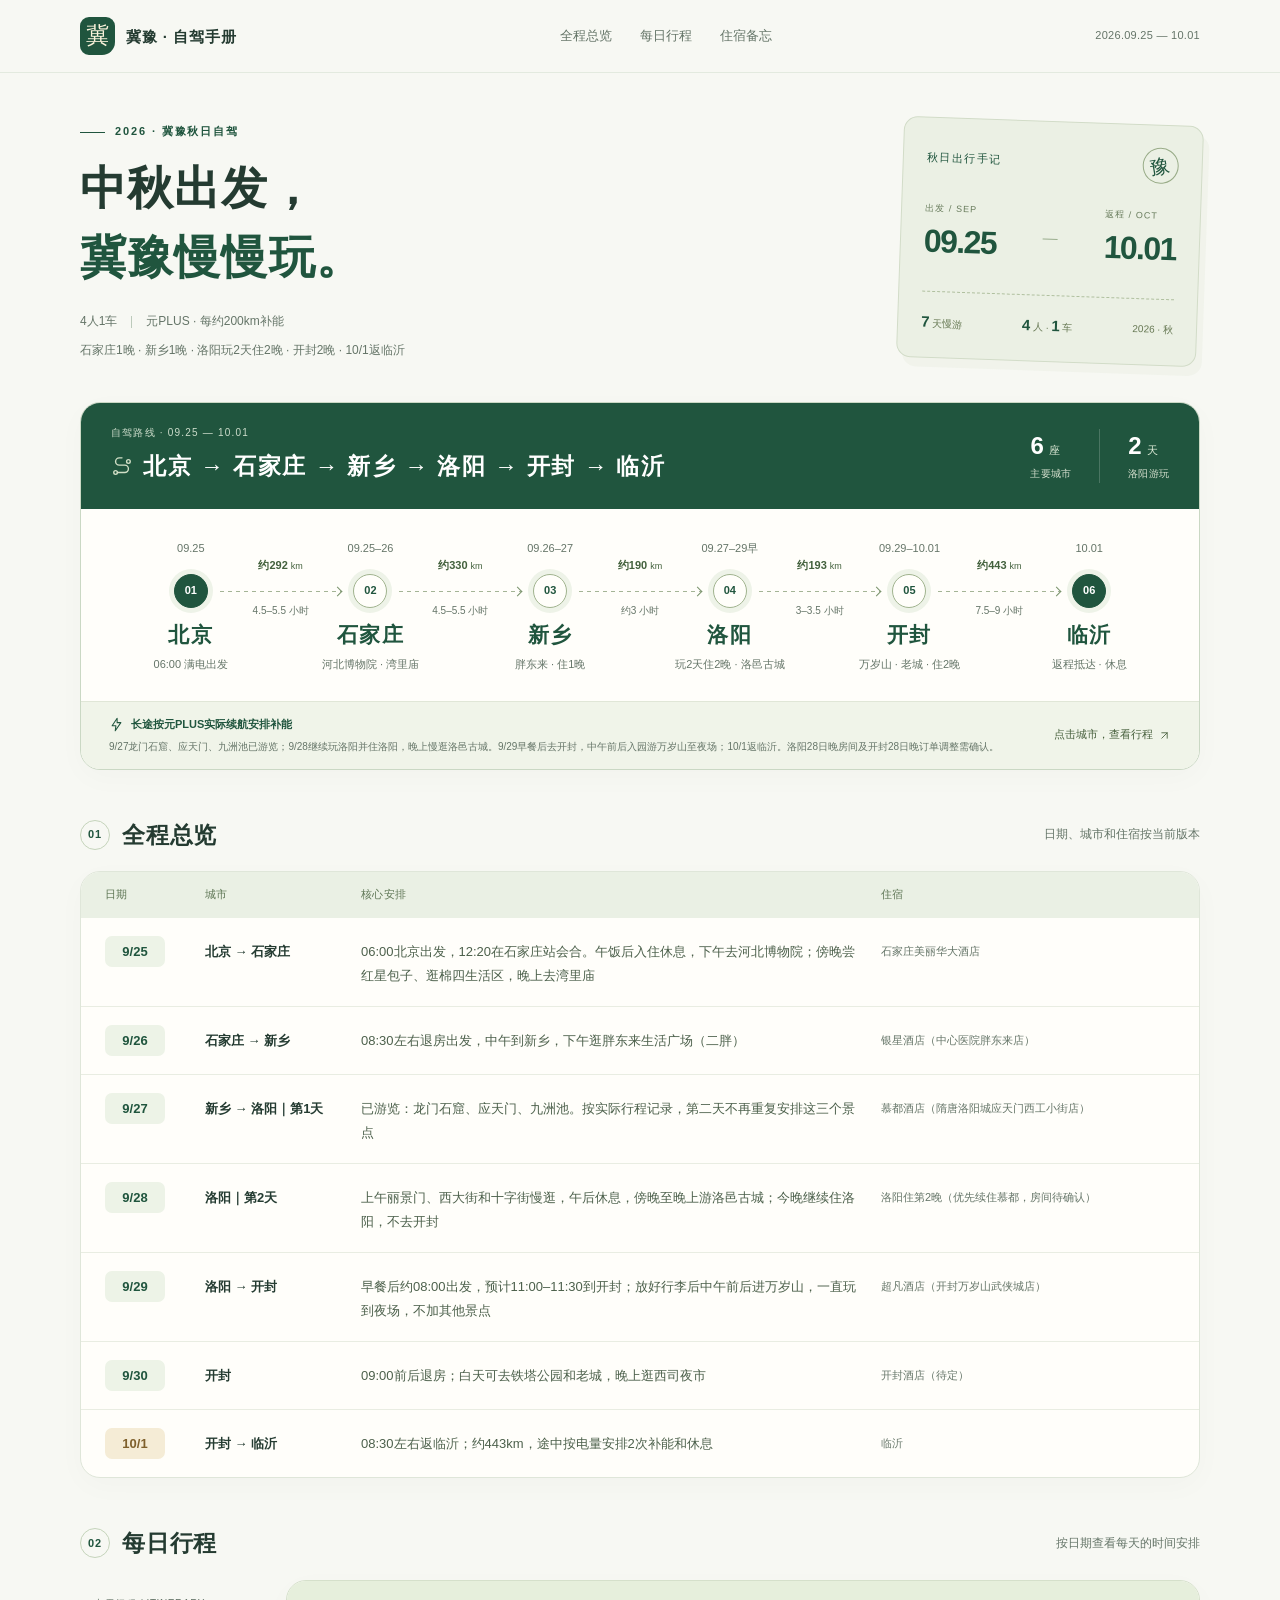
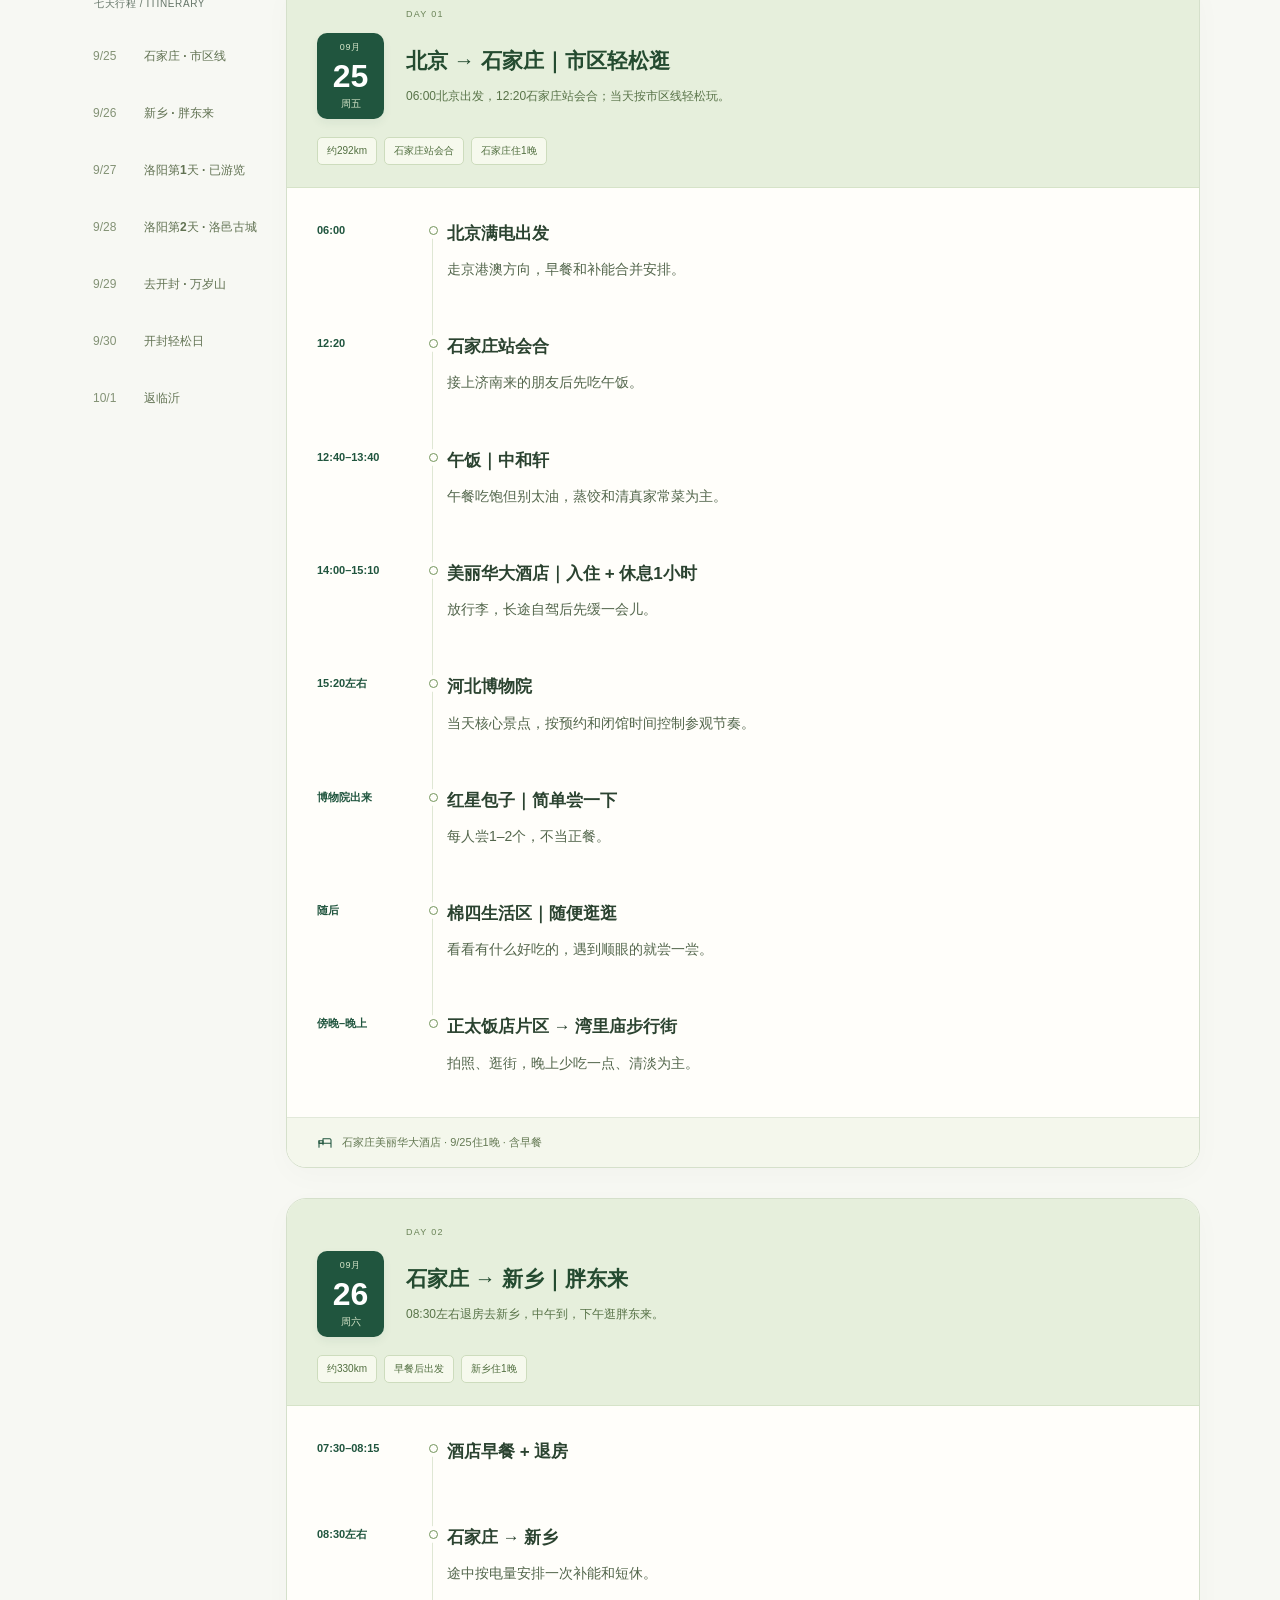
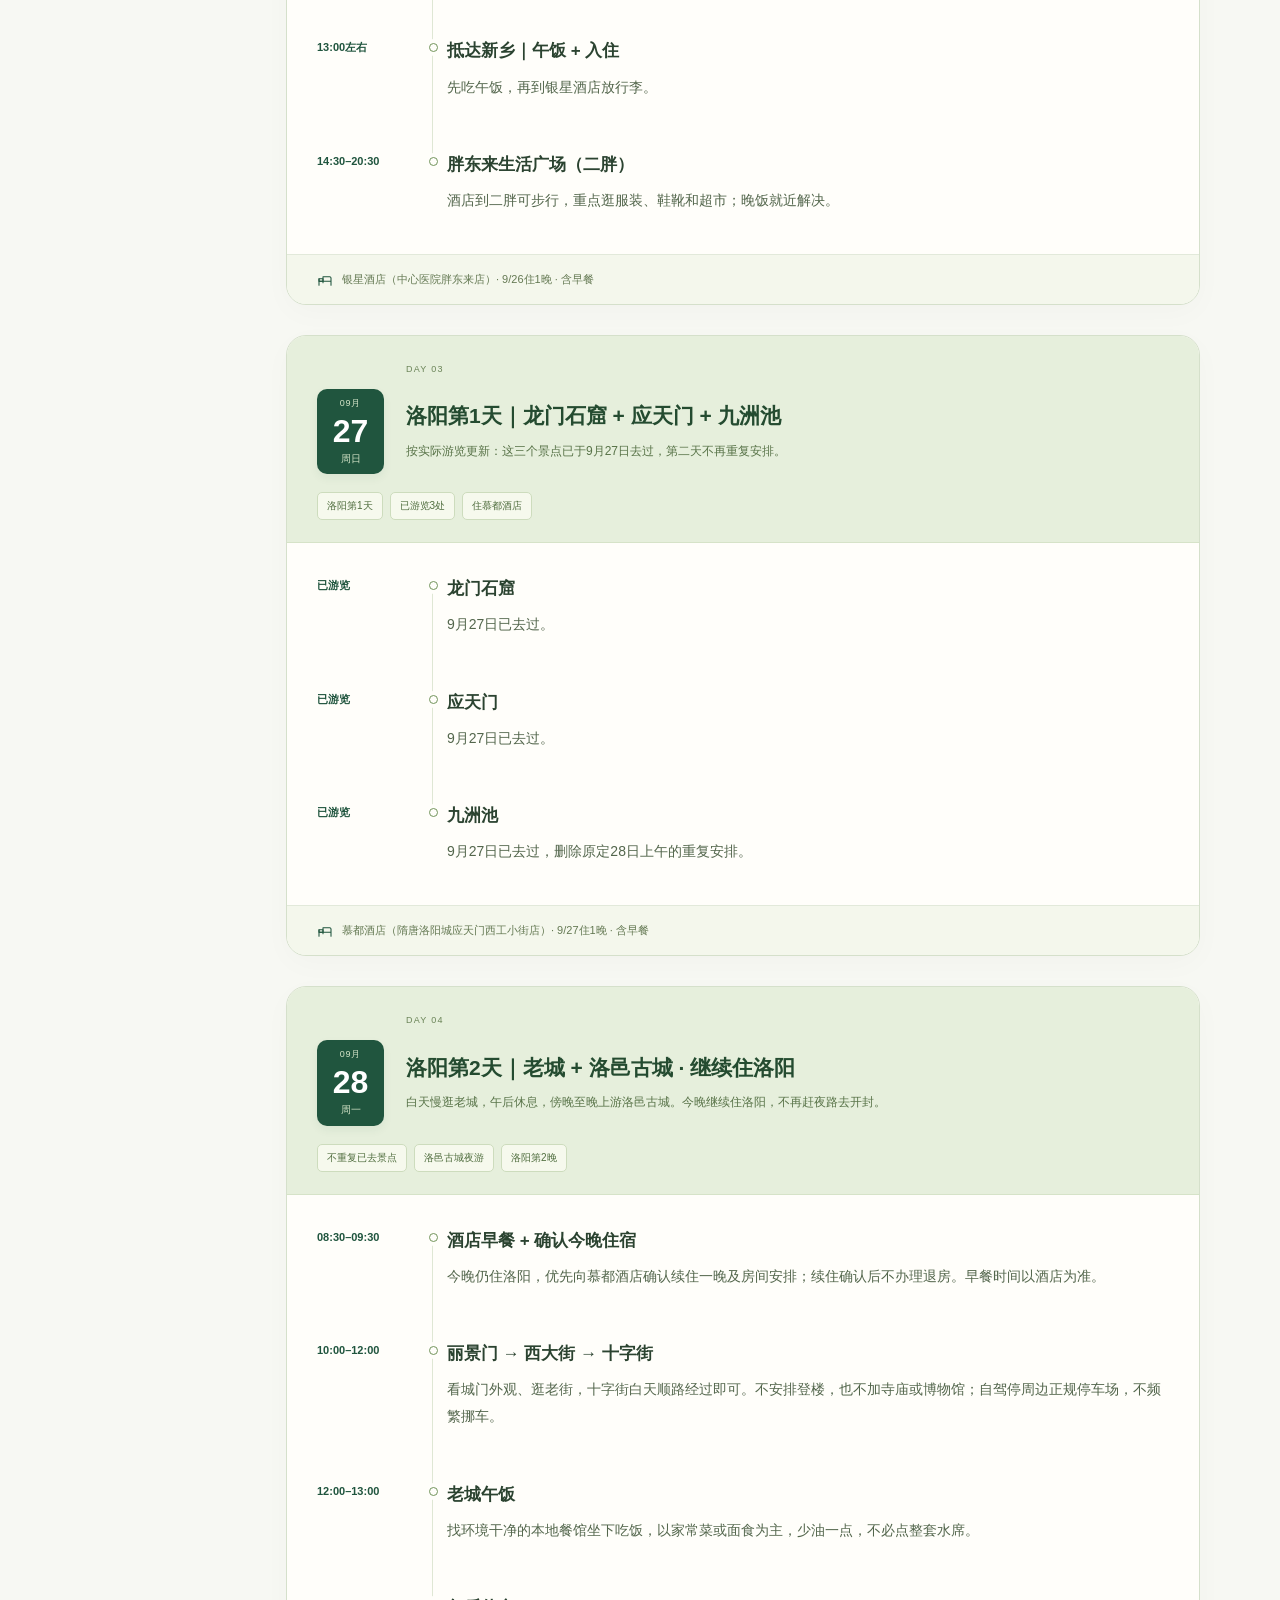
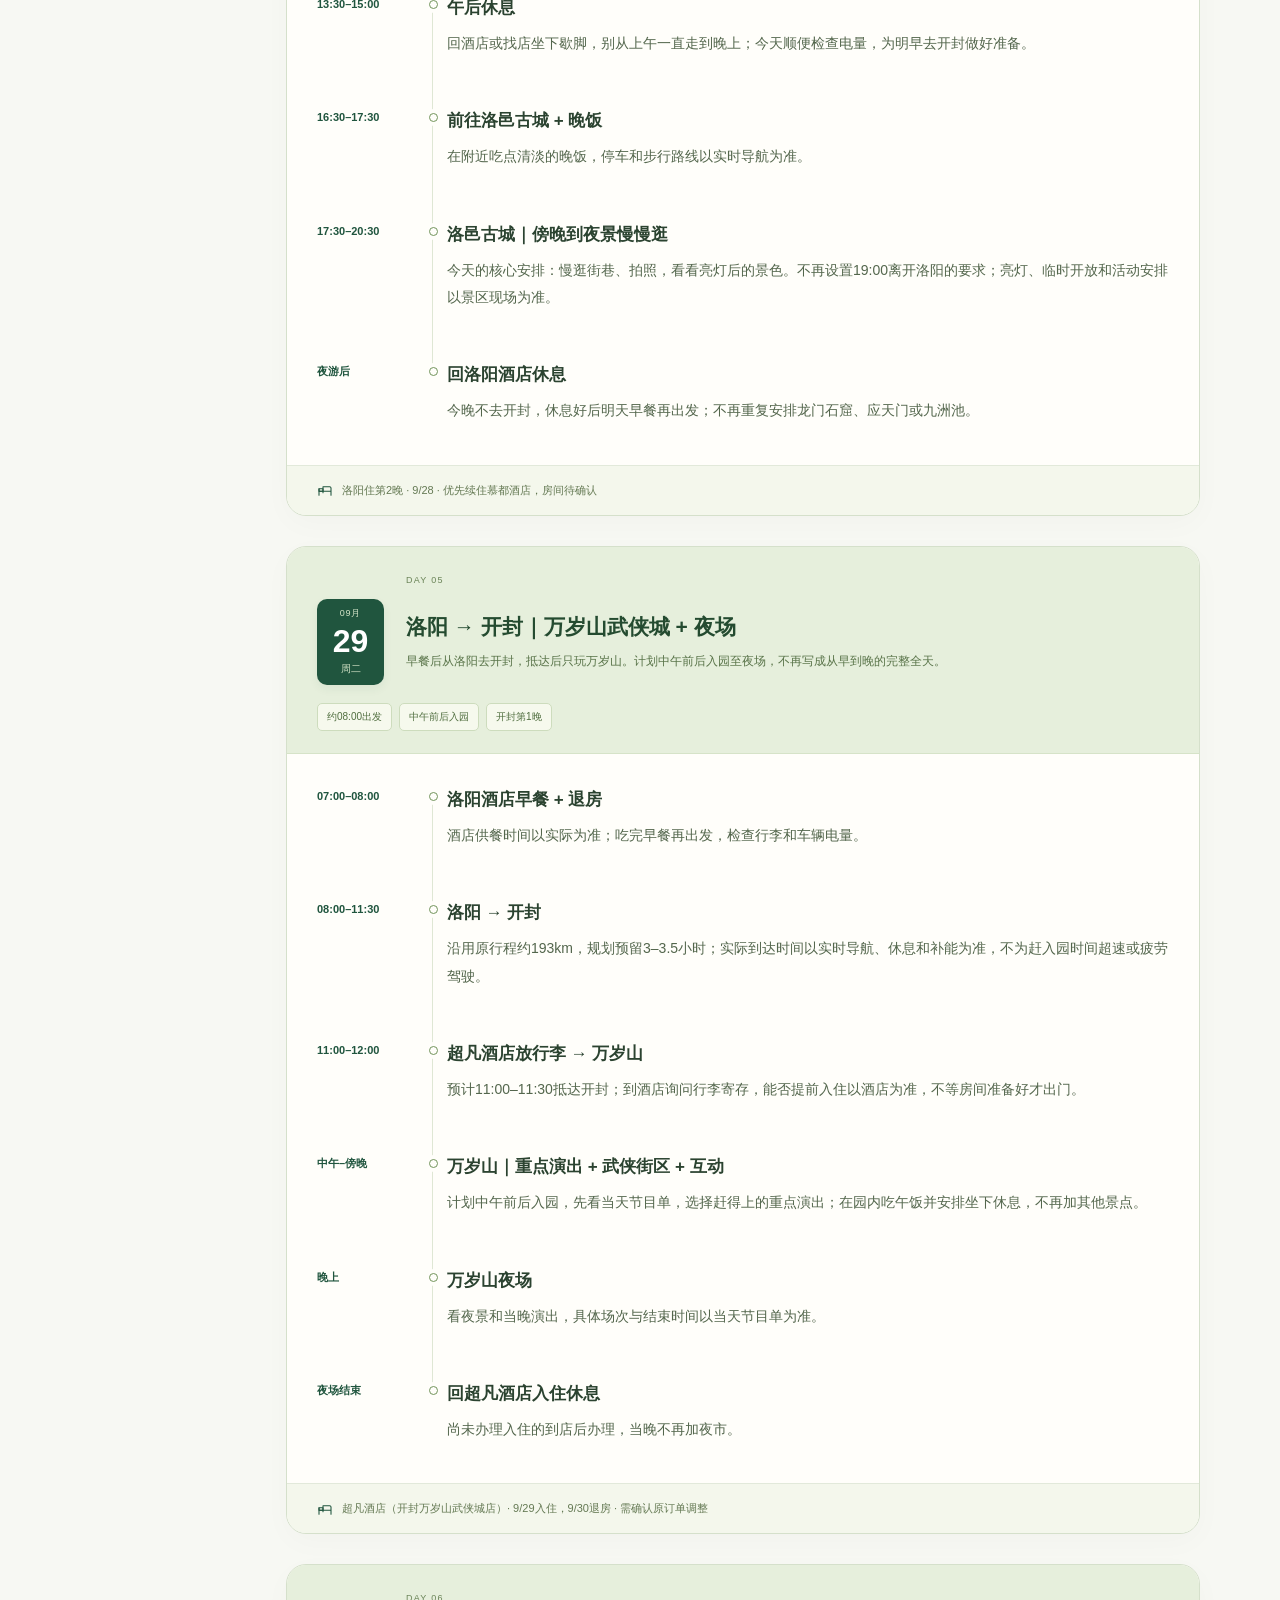
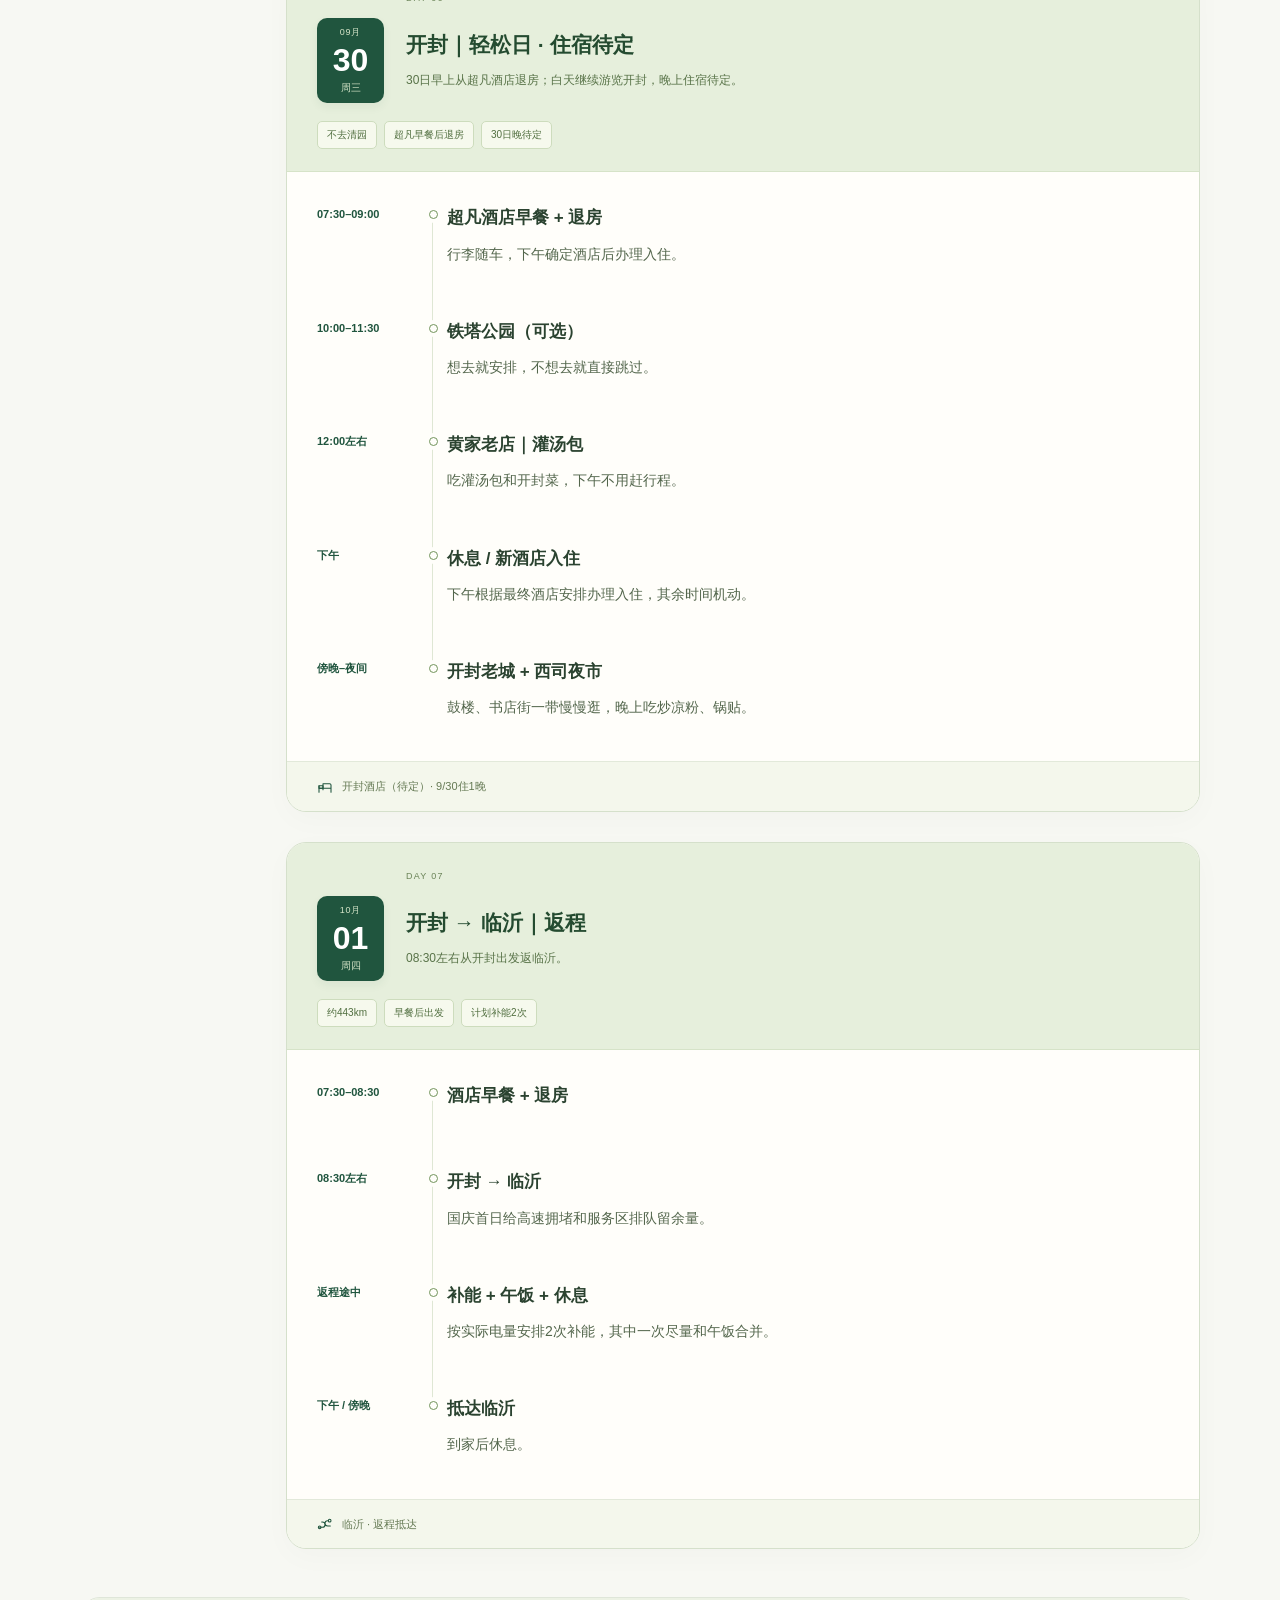
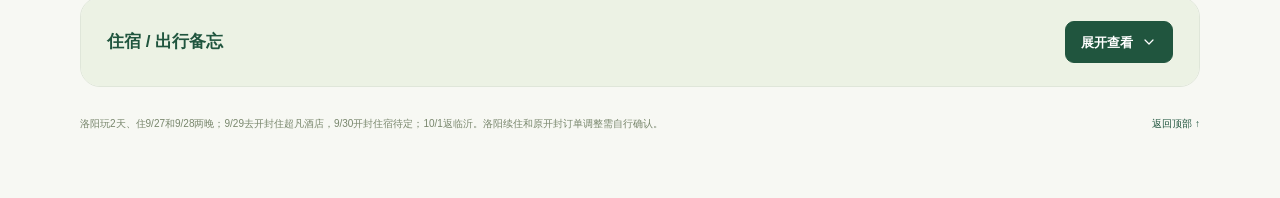
==== commit 916270ac: "Stay in Luoyang on Sep 28 and travel to Kaifeng on Sep 29" ====
--- a/henan-roadtrip-2026/index.html
+++ b/henan-roadtrip-2026/index.html
@@ -26,29 +26,29 @@
 @media print{#memo .memo-toggle{display:none}}
 </style>
 </head>
-<body data-version="20260928-luoyang-two-days-v31">
+<body data-version="20260928-luoyang-two-nights-v32">
 <a class="skip-link" href="#daily">跳到每日行程</a>
 <header class="site-header"><div class="container header-inner"><a aria-label="河南自驾手册，返回顶部" class="brand" href="#top"><span aria-hidden="true" class="brand-mark">冀</span>冀豫 · 自驾手册</a><nav aria-label="页面目录" class="chapter-nav"><a href="#overview">全程总览</a><a href="#daily">每日行程</a><a href="#memo">住宿备忘</a></nav><span class="header-date">2026.09.25 — 10.01</span></div></header>
 <main class="container" id="top">
-<section aria-labelledby="hero-title" class="hero"><div class="hero-copy"><p class="eyebrow">2026 · 冀豫秋日自驾</p><h1 class="hero-title" id="hero-title">中秋出发，<span>冀豫慢慢玩。</span></h1><div class="hero-details"><span>4人1车</span><span>元PLUS · 每约200km补能</span><span class="return-note">石家庄1晚 · 新乡1晚 · 洛阳玩2天住1晚 · 开封3晚 · 10/1返临沂</span></div></div><aside aria-label="行程信息：2026年9月25日至10月1日，7天，4人1车" class="travel-pass"><div class="pass-top"><span>秋日出行手记</span><span aria-hidden="true" class="pass-stamp">豫</span></div><div class="pass-dates"><div><small>出发 / SEP</small><strong>09.25</strong></div><span aria-hidden="true" class="pass-dash">—</span><div><small>返程 / OCT</small><strong>10.01</strong></div></div><div class="pass-bottom"><span><b>7</b> 天慢游</span><span><b>4</b> 人 · <b>1</b> 车</span><span>2026 · 秋</span></div></aside>
+<section aria-labelledby="hero-title" class="hero"><div class="hero-copy"><p class="eyebrow">2026 · 冀豫秋日自驾</p><h1 class="hero-title" id="hero-title">中秋出发，<span>冀豫慢慢玩。</span></h1><div class="hero-details"><span>4人1车</span><span>元PLUS · 每约200km补能</span><span class="return-note">石家庄1晚 · 新乡1晚 · 洛阳玩2天住2晚 · 开封2晚 · 10/1返临沂</span></div></div><aside aria-label="行程信息：2026年9月25日至10月1日，7天，4人1车" class="travel-pass"><div class="pass-top"><span>秋日出行手记</span><span aria-hidden="true" class="pass-stamp">豫</span></div><div class="pass-dates"><div><small>出发 / SEP</small><strong>09.25</strong></div><span aria-hidden="true" class="pass-dash">—</span><div><small>返程 / OCT</small><strong>10.01</strong></div></div><div class="pass-bottom"><span><b>7</b> 天慢游</span><span><b>4</b> 人 · <b>1</b> 车</span><span>2026 · 秋</span></div></aside>
 <section aria-labelledby="route-preview-title" class="journey" id="route-preview">
 <header class="journey-header"><div><p class="journey-kicker">自驾路线 · 09.25 — 10.01</p><div class="journey-title-row"><svg aria-hidden="true" fill="none" stroke="currentColor" stroke-linecap="round" stroke-linejoin="round" stroke-width="1.5" viewBox="0 0 24 24"><circle cx="5" cy="18" r="2"></circle><circle cx="19" cy="6" r="2"></circle><path d="M7 18h8a4 4 0 0 0 0-8H9a4 4 0 0 1 0-8h3"></path></svg><h2 id="route-preview-title">北京 → 石家庄 → 新乡 → 洛阳 → 开封 → 临沂</h2></div></div><dl class="journey-summary"><div class="journey-stat"><dt>主要城市</dt><dd>6<small>座</small></dd></div><div class="journey-stat"><dt>洛阳游玩</dt><dd>2<small>天</small></dd></div></dl></header>
 <nav aria-label="自驾路线，点击城市查看对应行程"><ol class="journey-stops">
 <li class="journey-step"><a class="journey-stop" href="#d25"><span class="journey-date">09.25</span><span aria-hidden="true" class="journey-node">01</span><span class="journey-city">北京</span><span class="journey-caption">06:00 满电出发</span></a><div class="journey-leg"><span class="journey-distance">约292<small>km</small></span><span aria-hidden="true" class="journey-road"></span><span class="journey-time">4.5–5.5 小时</span></div></li>
 <li class="journey-step"><a class="journey-stop" href="#d25"><span class="journey-date">09.25–26</span><span aria-hidden="true" class="journey-node">02</span><span class="journey-city">石家庄</span><span class="journey-caption">河北博物院 · 湾里庙</span></a><div class="journey-leg"><span class="journey-distance">约330<small>km</small></span><span aria-hidden="true" class="journey-road"></span><span class="journey-time">4.5–5.5 小时</span></div></li>
 <li class="journey-step"><a class="journey-stop" href="#d26"><span class="journey-date">09.26–27</span><span aria-hidden="true" class="journey-node">03</span><span class="journey-city">新乡</span><span class="journey-caption">胖东来 · 住1晚</span></a><div class="journey-leg"><span class="journey-distance">约190<small>km</small></span><span aria-hidden="true" class="journey-road"></span><span class="journey-time">约3 小时</span></div></li>
-<li class="journey-step"><a class="journey-stop" href="#d27"><span class="journey-date">09.27–28</span><span aria-hidden="true" class="journey-node">04</span><span class="journey-city">洛阳</span><span class="journey-caption">玩2天 · 老城与洛邑古城</span></a><div class="journey-leg"><span class="journey-distance">约193<small>km</small></span><span aria-hidden="true" class="journey-road"></span><span class="journey-time">3–3.5 小时</span></div></li>
-<li class="journey-step"><a class="journey-stop" href="#d28"><span class="journey-date">09.28晚–10.01</span><span aria-hidden="true" class="journey-node">05</span><span class="journey-city">开封</span><span class="journey-caption">万岁山 · 老城</span></a><div class="journey-leg"><span class="journey-distance">约443<small>km</small></span><span aria-hidden="true" class="journey-road"></span><span class="journey-time">7.5–9 小时</span></div></li>
+<li class="journey-step"><a class="journey-stop" href="#d27"><span class="journey-date">09.27–29早</span><span aria-hidden="true" class="journey-node">04</span><span class="journey-city">洛阳</span><span class="journey-caption">玩2天住2晚 · 洛邑古城</span></a><div class="journey-leg"><span class="journey-distance">约193<small>km</small></span><span aria-hidden="true" class="journey-road"></span><span class="journey-time">3–3.5 小时</span></div></li>
+<li class="journey-step"><a class="journey-stop" href="#d29"><span class="journey-date">09.29–10.01</span><span aria-hidden="true" class="journey-node">05</span><span class="journey-city">开封</span><span class="journey-caption">万岁山 · 老城 · 住2晚</span></a><div class="journey-leg"><span class="journey-distance">约443<small>km</small></span><span aria-hidden="true" class="journey-road"></span><span class="journey-time">7.5–9 小时</span></div></li>
 <li class="journey-step"><a class="journey-stop" href="#d01"><span class="journey-date">10.01</span><span aria-hidden="true" class="journey-node">06</span><span class="journey-city">临沂</span><span class="journey-caption">返程抵达 · 休息</span></a></li>
 </ol></nav>
-<footer class="journey-footer"><div><p class="journey-charge"><svg aria-hidden="true" fill="none" stroke="currentColor" stroke-linecap="round" stroke-linejoin="round" stroke-width="1.7" viewBox="0 0 24 24"><path d="m13 2-8 12h6l-1 8 9-13h-6z"></path></svg>长途按元PLUS实际续航安排补能</p><p class="journey-note">洛阳安排9/27、9/28两天；27日龙门石窟、应天门、九洲池已游览，28日逛老城和洛邑古城，约19:00去开封。保留29日万岁山全天及超凡酒店28/29两晚，30日晚住宿待定。</p></div><span class="journey-hint">点击城市，查看行程<svg aria-hidden="true" fill="none" stroke="currentColor" stroke-linecap="round" stroke-linejoin="round" stroke-width="1.6" viewBox="0 0 24 24"><path d="M7 17 17 7M7 7h10v10"></path></svg></span></footer>
+<footer class="journey-footer"><div><p class="journey-charge"><svg aria-hidden="true" fill="none" stroke="currentColor" stroke-linecap="round" stroke-linejoin="round" stroke-width="1.7" viewBox="0 0 24 24"><path d="m13 2-8 12h6l-1 8 9-13h-6z"></path></svg>长途按元PLUS实际续航安排补能</p><p class="journey-note">9/27龙门石窟、应天门、九洲池已游览；9/28继续玩洛阳并住洛阳，晚上慢逛洛邑古城。9/29早餐后去开封，中午前后入园游万岁山至夜场；10/1返临沂。洛阳28日晚房间及开封28日晚订单调整需确认。</p></div><span class="journey-hint">点击城市，查看行程<svg aria-hidden="true" fill="none" stroke="currentColor" stroke-linecap="round" stroke-linejoin="round" stroke-width="1.6" viewBox="0 0 24 24"><path d="M7 17 17 7M7 7h10v10"></path></svg></span></footer>
 </section></section>
 <section aria-labelledby="overview-title" class="overview-section" id="overview"><div class="section-heading"><span class="section-index">01</span><h2 id="overview-title">全程总览</h2><p class="section-subtitle">日期、城市和住宿按当前版本</p></div><div class="overview-panel"><div aria-hidden="true" class="overview-labels"><span>日期</span><div><span>城市</span><span>核心安排</span><span>住宿</span></div></div><ol class="overview-list">
 <li class="overview-row"><a class="overview-date" href="#d25">9/25</a><div class="overview-detail"><div class="overview-city">北京 → 石家庄</div><p class="overview-plan">06:00北京出发，12:20在石家庄站会合。午饭后入住休息，下午去河北博物院；傍晚尝红星包子、逛棉四生活区，晚上去湾里庙</p><p class="overview-stay">石家庄美丽华大酒店</p></div></li>
 <li class="overview-row"><a class="overview-date" href="#d26">9/26</a><div class="overview-detail"><div class="overview-city">石家庄 → 新乡</div><p class="overview-plan">08:30左右退房出发，中午到新乡，下午逛胖东来生活广场（二胖）</p><p class="overview-stay">银星酒店（中心医院胖东来店）</p></div></li>
 <li class="overview-row"><a class="overview-date" href="#d27">9/27</a><div class="overview-detail"><div class="overview-city">新乡 → 洛阳｜第1天</div><p class="overview-plan">已游览：龙门石窟、应天门、九洲池。按实际行程记录，第二天不再重复安排这三个景点</p><p class="overview-stay">慕都酒店（隋唐洛阳城应天门西工小街店）</p></div></li>
-<li class="overview-row"><a class="overview-date" href="#d28">9/28</a><div class="overview-detail"><div class="overview-city">洛阳第2天 → 开封</div><p class="overview-plan">丽景门、西大街和十字街慢逛，傍晚游洛邑古城；约19:00取车去开封，预计22:00–22:30入住，不再安排当晚万岁山夜游</p><p class="overview-stay">超凡酒店（开封万岁山武侠城店）</p></div></li>
-<li class="overview-row"><a class="overview-date" href="#d29">9/29</a><div class="overview-detail"><div class="overview-city">开封</div><p class="overview-plan">万岁山完整一整天加夜场，白天看演出和互动，晚上看夜景；当天不安排其他景点</p><p class="overview-stay">超凡酒店（开封万岁山武侠城店）</p></div></li>
+<li class="overview-row"><a class="overview-date" href="#d28">9/28</a><div class="overview-detail"><div class="overview-city">洛阳｜第2天</div><p class="overview-plan">上午丽景门、西大街和十字街慢逛，午后休息，傍晚至晚上游洛邑古城；今晚继续住洛阳，不去开封</p><p class="overview-stay">洛阳住第2晚（优先续住慕都，房间待确认）</p></div></li>
+<li class="overview-row"><a class="overview-date" href="#d29">9/29</a><div class="overview-detail"><div class="overview-city">洛阳 → 开封</div><p class="overview-plan">早餐后约08:00出发，预计11:00–11:30到开封；放好行李后中午前后进万岁山，一直玩到夜场，不加其他景点</p><p class="overview-stay">超凡酒店（开封万岁山武侠城店）</p></div></li>
 <li class="overview-row"><a class="overview-date" href="#d30">9/30</a><div class="overview-detail"><div class="overview-city">开封</div><p class="overview-plan">09:00前后退房；白天可去铁塔公园和老城，晚上逛西司夜市</p><p class="overview-stay">开封酒店（待定）</p></div></li>
 <li class="overview-row"><a class="overview-date" href="#d01">10/1</a><div class="overview-detail"><div class="overview-city">开封 → 临沂</div><p class="overview-plan">08:30左右返临沂；约443km，途中按电量安排2次补能和休息</p><p class="overview-stay">临沂</p></div></li>
 </ol></div></section>
@@ -57,7 +57,7 @@
 <a class="day-link" href="#d26"><span>9/26</span><b>新乡 · 胖东来</b></a>
 <a class="day-link" href="#d27"><span>9/27</span><b>洛阳第1天 · 已游览</b></a>
 <a class="day-link" href="#d28"><span>9/28</span><b>洛阳第2天 · 洛邑古城</b></a>
-<a class="day-link" href="#d29"><span>9/29</span><b>万岁山</b></a>
+<a class="day-link" href="#d29"><span>9/29</span><b>去开封 · 万岁山</b></a>
 <a class="day-link" href="#d30"><span>9/30</span><b>开封轻松日</b></a>
 <a class="day-link" href="#d01"><span>10/1</span><b>返临沂</b></a>
 </div></nav>
@@ -94,29 +94,27 @@
 </ol><footer class="day-lodging"><svg aria-hidden="true" class="icon" fill="none" height="20" stroke="currentColor" stroke-linecap="round" stroke-linejoin="round" stroke-width="1.6" viewBox="0 0 24 24" width="20"><path d="M3 18v-8m18 8V9a2 2 0 0 0-2-2H9v9M3 14h18M3 18v2m18-2v2"></path><path d="M3 10h6v4H3z"></path></svg><span>慕都酒店（隋唐洛阳城应天门西工小街店）· 9/27住1晚 · 含早餐</span></footer></article>
 
 <article aria-labelledby="title-d28" class="day-card" data-day="04" id="d28">
-<header class="day-header" data-label="DAY 04"><div class="day-heading"><div class="date-tile"><small>09月</small><strong>28</strong><span>周一</span></div><div><h2 id="title-d28">洛阳第2天 → 开封｜老城 + 洛邑古城</h2><p class="day-description">白天慢逛老城，傍晚游洛邑古城，约19:00去开封；保留29日万岁山全天和原酒店日期，不再安排28日晚万岁山夜游。</p></div></div><div class="day-meta"><span class="meta-tag">不重复已去景点</span><span class="meta-tag">约19:00去开封</span><span class="meta-tag">超凡第1晚</span></div></header>
+<header class="day-header" data-label="DAY 04"><div class="day-heading"><div class="date-tile"><small>09月</small><strong>28</strong><span>周一</span></div><div><h2 id="title-d28">洛阳第2天｜老城 + 洛邑古城 · 继续住洛阳</h2><p class="day-description">白天慢逛老城，午后休息，傍晚至晚上游洛邑古城。今晚继续住洛阳，不再赶夜路去开封。</p></div></div><div class="day-meta"><span class="meta-tag">不重复已去景点</span><span class="meta-tag">洛邑古城夜游</span><span class="meta-tag">洛阳第2晚</span></div></header>
 <ol class="timeline">
-<li class="timeline-entry"><div class="entry-time">08:30–10:30</div><div class="entry-content"><h3>慕都酒店｜早餐 + 整理行李 + 退房</h3><p>早餐时间以酒店为准，上午不用赶。按酒店规定办理退房，行李放后备箱，出发前检查并补足电量。</p></div></li>
-<li class="timeline-entry"><div class="entry-time">10:30–11:00</div><div class="entry-content"><h3>停车后去丽景门</h3><p>优先将车停在洛邑古城周边正规停车场，再短途打车到丽景门，从西向东慢慢逛，最后回到停车片区。车位和行车路线以实时导航为准。</p></div></li>
-<li class="timeline-entry"><div class="entry-time">11:00–12:00</div><div class="entry-content"><h3>丽景门｜外观拍照 + 西大街</h3><p>看城门外观、逛老街，不安排登楼，也不加寺庙或博物馆。</p></div></li>
+<li class="timeline-entry"><div class="entry-time">08:30–09:30</div><div class="entry-content"><h3>酒店早餐 + 确认今晚住宿</h3><p>今晚仍住洛阳，优先向慕都酒店确认续住一晚及房间安排；续住确认后不办理退房。早餐时间以酒店为准。</p></div></li>
+<li class="timeline-entry"><div class="entry-time">10:00–12:00</div><div class="entry-content"><h3>丽景门 → 西大街 → 十字街</h3><p>看城门外观、逛老街，十字街白天顺路经过即可。不安排登楼，也不加寺庙或博物馆；自驾停周边正规停车场，不频繁挪车。</p></div></li>
 <li class="timeline-entry"><div class="entry-time">12:00–13:00</div><div class="entry-content"><h3>老城午饭</h3><p>找环境干净的本地餐馆坐下吃饭，以家常菜或面食为主，少油一点，不必点整套水席。</p></div></li>
-<li class="timeline-entry"><div class="entry-time">13:00–15:30</div><div class="entry-content"><h3>西大街 → 十字街 → 东大街</h3><p>边走边逛，途中找店坐下休息，不必一直走。十字街白天顺路经过即可，不专门等夜市出摊。</p></div></li>
-<li class="timeline-entry"><div class="entry-time">15:30–16:30</div><div class="entry-content"><h3>歇脚 + 提前吃晚饭</h3><p>给傍晚游览和之后开车留体力，晚上不再为吃饭来回转场。</p></div></li>
-<li class="timeline-entry"><div class="entry-time">16:30–18:40</div><div class="entry-content"><h3>洛邑古城｜白天街巷 + 傍晚夜景</h3><p>今天的核心安排：慢逛街巷、拍照，傍晚看亮灯后的景色。亮灯和临时开放安排以景区现场为准，不等晚场压轴演出。</p></div></li>
-<li class="timeline-entry"><div class="entry-time">18:40–19:00</div><div class="entry-content"><h3>回停车场取车</h3><p>出发前上洗手间、买水；提前告知超凡酒店预计较晚到店，确认保留房间。</p></div></li>
-<li class="timeline-entry"><div class="entry-time">19:00–22:30</div><div class="entry-content"><h3>洛阳 → 开封</h3><p>沿用原行程约193km，规划预留3–3.5小时，实际到达时间以实时导航、休息和补能为准。感觉疲劳就提前结束游览，不为夜景硬赶路。</p></div></li>
-<li class="timeline-entry"><div class="entry-time">抵达后</div><div class="entry-content"><h3>超凡酒店｜入住 + 休息</h3><p>预计22:00–22:30到店；今晚不进万岁山，也不另加夜市。</p></div></li>
-</ol><footer class="day-lodging"><svg aria-hidden="true" class="icon" fill="none" height="20" stroke="currentColor" stroke-linecap="round" stroke-linejoin="round" stroke-width="1.6" viewBox="0 0 24 24" width="20"><path d="M3 18v-8m18 8V9a2 2 0 0 0-2-2H9v9M3 14h18M3 18v2m18-2v2"></path><path d="M3 10h6v4H3z"></path></svg><span>超凡酒店（开封万岁山武侠城店）· 第1晚 · 9/28 · 预计较晚到店</span></footer></article>
+<li class="timeline-entry"><div class="entry-time">13:30–15:00</div><div class="entry-content"><h3>午后休息</h3><p>回酒店或找店坐下歇脚，别从上午一直走到晚上；今天顺便检查电量，为明早去开封做好准备。</p></div></li>
+<li class="timeline-entry"><div class="entry-time">16:30–17:30</div><div class="entry-content"><h3>前往洛邑古城 + 晚饭</h3><p>在附近吃点清淡的晚饭，停车和步行路线以实时导航为准。</p></div></li>
+<li class="timeline-entry"><div class="entry-time">17:30–20:30</div><div class="entry-content"><h3>洛邑古城｜傍晚到夜景慢慢逛</h3><p>今天的核心安排：慢逛街巷、拍照，看看亮灯后的景色。不再设置19:00离开洛阳的要求；亮灯、临时开放和活动安排以景区现场为准。</p></div></li>
+<li class="timeline-entry"><div class="entry-time">夜游后</div><div class="entry-content"><h3>回洛阳酒店休息</h3><p>今晚不去开封，休息好后明天早餐再出发；不再重复安排龙门石窟、应天门或九洲池。</p></div></li>
+</ol><footer class="day-lodging"><svg aria-hidden="true" class="icon" fill="none" height="20" stroke="currentColor" stroke-linecap="round" stroke-linejoin="round" stroke-width="1.6" viewBox="0 0 24 24" width="20"><path d="M3 18v-8m18 8V9a2 2 0 0 0-2-2H9v9M3 14h18M3 18v2m18-2v2"></path><path d="M3 10h6v4H3z"></path></svg><span>洛阳住第2晚 · 9/28 · 优先续住慕都酒店，房间待确认</span></footer></article>
 
 <article aria-labelledby="title-d29" class="day-card" data-day="05" id="d29">
-<header class="day-header" data-label="DAY 05"><div class="day-heading"><div class="date-tile"><small>09月</small><strong>29</strong><span>周二</span></div><div><h2 id="title-d29">开封｜万岁山武侠城 + 夜场</h2><p class="day-description">今天完整留给万岁山：白天看演出和互动，晚上看夜景，不再叠加其他景点。</p></div></div><div class="day-meta"><span class="meta-tag">万岁山全天</span><span class="meta-tag">酒店早餐后出发</span><span class="meta-tag">超凡第2晚</span></div></header>
+<header class="day-header" data-label="DAY 05"><div class="day-heading"><div class="date-tile"><small>09月</small><strong>29</strong><span>周二</span></div><div><h2 id="title-d29">洛阳 → 开封｜万岁山武侠城 + 夜场</h2><p class="day-description">早餐后从洛阳去开封，抵达后只玩万岁山。计划中午前后入园至夜场，不再写成从早到晚的完整全天。</p></div></div><div class="day-meta"><span class="meta-tag">约08:00出发</span><span class="meta-tag">中午前后入园</span><span class="meta-tag">开封第1晚</span></div></header>
 <ol class="timeline">
-<li class="timeline-entry"><div class="entry-time">07:30–08:15</div><div class="entry-content"><h3>超凡酒店早餐</h3></div></li>
-<li class="timeline-entry"><div class="entry-time">08:30左右</div><div class="entry-content"><h3>去万岁山武侠城</h3><p>先看当天节目单，优先安排白天重点演出。</p></div></li>
-<li class="timeline-entry"><div class="entry-time">白天–傍晚</div><div class="entry-content"><h3>重点演出 + 武侠街区 + 互动</h3><p>结合当天节目单选择重点演出，中间穿插街区和互动项目；中午在园内吃饭休息。</p></div></li>
+<li class="timeline-entry"><div class="entry-time">07:00–08:00</div><div class="entry-content"><h3>洛阳酒店早餐 + 退房</h3><p>酒店供餐时间以实际为准；吃完早餐再出发，检查行李和车辆电量。</p></div></li>
+<li class="timeline-entry"><div class="entry-time">08:00–11:30</div><div class="entry-content"><h3>洛阳 → 开封</h3><p>沿用原行程约193km，规划预留3–3.5小时；实际到达时间以实时导航、休息和补能为准，不为赶入园时间超速或疲劳驾驶。</p></div></li>
+<li class="timeline-entry"><div class="entry-time">11:00–12:00</div><div class="entry-content"><h3>超凡酒店放行李 → 万岁山</h3><p>预计11:00–11:30抵达开封；到酒店询问行李寄存，能否提前入住以酒店为准，不等房间准备好才出门。</p></div></li>
+<li class="timeline-entry"><div class="entry-time">中午–傍晚</div><div class="entry-content"><h3>万岁山｜重点演出 + 武侠街区 + 互动</h3><p>计划中午前后入园，先看当天节目单，选择赶得上的重点演出；在园内吃午饭并安排坐下休息，不再加其他景点。</p></div></li>
 <li class="timeline-entry"><div class="entry-time">晚上</div><div class="entry-content"><h3>万岁山夜场</h3><p>看夜景和当晚演出，具体场次与结束时间以当天节目单为准。</p></div></li>
-<li class="timeline-entry"><div class="entry-time">夜场结束</div><div class="entry-content"><h3>回超凡酒店</h3><p>当天不再加其他大景点或夜市。</p></div></li>
-</ol><footer class="day-lodging"><svg aria-hidden="true" class="icon" fill="none" height="20" stroke="currentColor" stroke-linecap="round" stroke-linejoin="round" stroke-width="1.6" viewBox="0 0 24 24" width="20"><path d="M3 18v-8m18 8V9a2 2 0 0 0-2-2H9v9M3 14h18M3 18v2m18-2v2"></path><path d="M3 10h6v4H3z"></path></svg><span>超凡酒店（开封万岁山武侠城店）· 第2晚 · 9/29</span></footer></article>
+<li class="timeline-entry"><div class="entry-time">夜场结束</div><div class="entry-content"><h3>回超凡酒店入住休息</h3><p>尚未办理入住的到店后办理，当晚不再加夜市。</p></div></li>
+</ol><footer class="day-lodging"><svg aria-hidden="true" class="icon" fill="none" height="20" stroke="currentColor" stroke-linecap="round" stroke-linejoin="round" stroke-width="1.6" viewBox="0 0 24 24" width="20"><path d="M3 18v-8m18 8V9a2 2 0 0 0-2-2H9v9M3 14h18M3 18v2m18-2v2"></path><path d="M3 10h6v4H3z"></path></svg><span>超凡酒店（开封万岁山武侠城店）· 9/29入住，9/30退房 · 需确认原订单调整</span></footer></article>
 
 <article aria-labelledby="title-d30" class="day-card" data-day="06" id="d30">
 <header class="day-header" data-label="DAY 06"><div class="day-heading"><div class="date-tile"><small>09月</small><strong>30</strong><span>周三</span></div><div><h2 id="title-d30">开封｜轻松日 · 住宿待定</h2><p class="day-description">30日早上从超凡酒店退房；白天继续游览开封，晚上住宿待定。</p></div></div><div class="day-meta"><span class="meta-tag">不去清园</span><span class="meta-tag">超凡早餐后退房</span><span class="meta-tag">30日晚待定</span></div></header>
@@ -141,13 +139,13 @@
 <details class="memo" id="memo"><summary><span class="memo-heading">住宿 / 出行备忘</span><span class="memo-toggle"><span class="memo-expand">展开查看</span><span class="memo-collapse">收起</span><svg aria-hidden="true" class="memo-chevron" viewBox="0 0 24 24" fill="none" stroke="currentColor" stroke-width="1.8" stroke-linecap="round" stroke-linejoin="round"><path d="m6 9 6 6 6-6"></path></svg></span></summary><dl class="memo-list">
 <div class="memo-row"><dt>9/25 石家庄</dt><dd><b>已定：石家庄美丽华大酒店</b><br/>9/25住1晚；9/26退房去新乡。</dd></div>
 <div class="memo-row"><dt>9/26 新乡</dt><dd><b>已定：银星酒店（中心医院胖东来店）</b><br/>9/26住1晚；9/27 07:30去洛阳。</dd></div>
-<div class="memo-row"><dt>9/27 洛阳</dt><dd><b>已定：慕都酒店（隋唐洛阳城应天门西工小街店）</b><br/>洛阳玩9/27、9/28两天，仍按原计划住9/27一晚。27日龙门石窟、应天门、九洲池已游览；28日退房后慢逛丽景门和老城，傍晚去洛邑古城，约19:00开车去开封。</dd></div>
-<div class="memo-row"><dt>9/28–29 开封</dt><dd><b>已定：超凡酒店（开封万岁山武侠城店）</b><br/>保留9/28、9/29两晚，9/30早上退房。28日预计22:00–22:30到店，需提前告知酒店并确认保留房间；当晚只入住休息。29日完整游览万岁山白天和夜场。这里只调整行程，未变更酒店订单。</dd></div>
+<div class="memo-row"><dt>9/27–28 洛阳</dt><dd><b>洛阳住2晚；9/28优先续住慕都酒店，待确认</b><br/>原定9/27住慕都酒店（隋唐洛阳城应天门西工小街店）；新增9/28洛阳住宿，具体房间及续住订单尚未确认。27日龙门石窟、应天门、九洲池已游览；28日逛老城和洛邑古城，夜游后回洛阳酒店，29日早餐后再去开封。</dd></div>
+<div class="memo-row"><dt>9/29 开封</dt><dd><b>超凡酒店（开封万岁山武侠城店）· 原订单需确认调整</b><br/>行程改为9/29入住、9/30退房。原定9/28、9/29两晚，需要联系酒店或订房平台处理28日晚，并确认29日晚房间保留；能否退改及费用以原订单为准。本次仅更新网页，未操作任何酒店订单。</dd></div>
 <div class="memo-row"><dt>9/30 开封</dt><dd><b>住宿待定</b><br/>30号晚另选酒店；不去清明上河园，安排铁塔公园可选 + 老城 + 西司夜市。</dd></div>
 <div class="memo-row"><dt>10/1 返程</dt><dd><b>开封 → 临沂</b><br/>约443km，中途按实际电量安排2次补能。</dd></div>
-<div class="memo-row"><dt>补能规划</dt><dd>北京→石家庄约292km；石家庄→新乡约330km；新乡→洛阳约190km；洛阳→开封约193km；开封→临沂约443km。9/28离开酒店前检查电量，尽量在洛阳市区补足再夜间转场；各段距离沿用原规划，以实际导航为准，返临沂按2次补能预留。</dd></div>
+<div class="memo-row"><dt>补能规划</dt><dd>北京→石家庄约292km；石家庄→新乡约330km；新乡→洛阳约190km；洛阳→开封约193km；开封→临沂约443km。9/28在洛阳检查并补足电量，9/29早餐后去开封；各段距离沿用原规划，以实际导航为准，返临沂按2次补能预留。</dd></div>
 </dl></details>
-<footer class="page-footer"><p>洛阳玩2天、慕都住1晚；开封超凡仍住9/28和9/29，9/30开封住宿待定；10/1返临沂。</p><a class="back-top" href="#top">返回顶部 ↑</a></footer>
+<footer class="page-footer"><p>洛阳玩2天、住9/27和9/28两晚；9/29去开封住超凡酒店，9/30开封住宿待定；10/1返临沂。洛阳续住和原开封订单调整需自行确认。</p><a class="back-top" href="#top">返回顶部 ↑</a></footer>
 </main>
 <a aria-label="返回顶部" class="floating-top" hidden="" href="#top">↑</a><script defer="" src="./journal.js?v=20260918-2"></script>
 </body>
